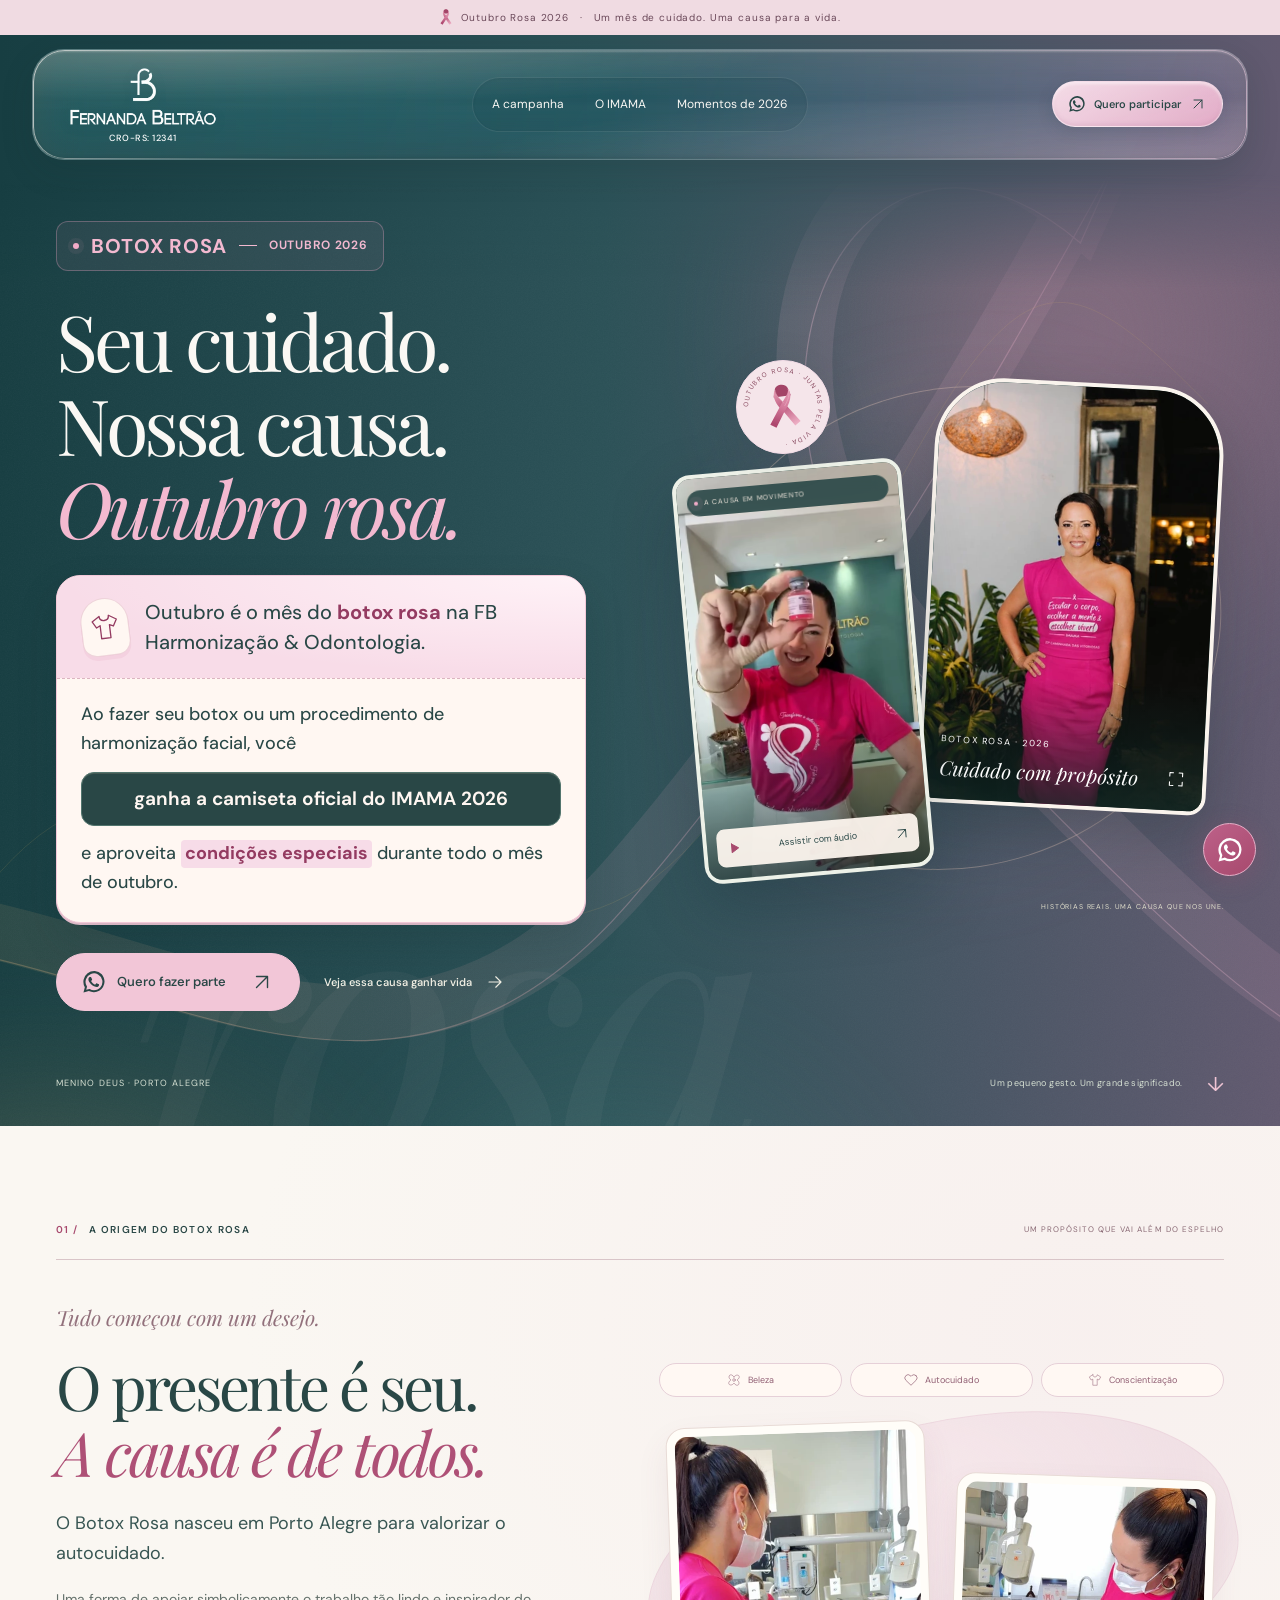
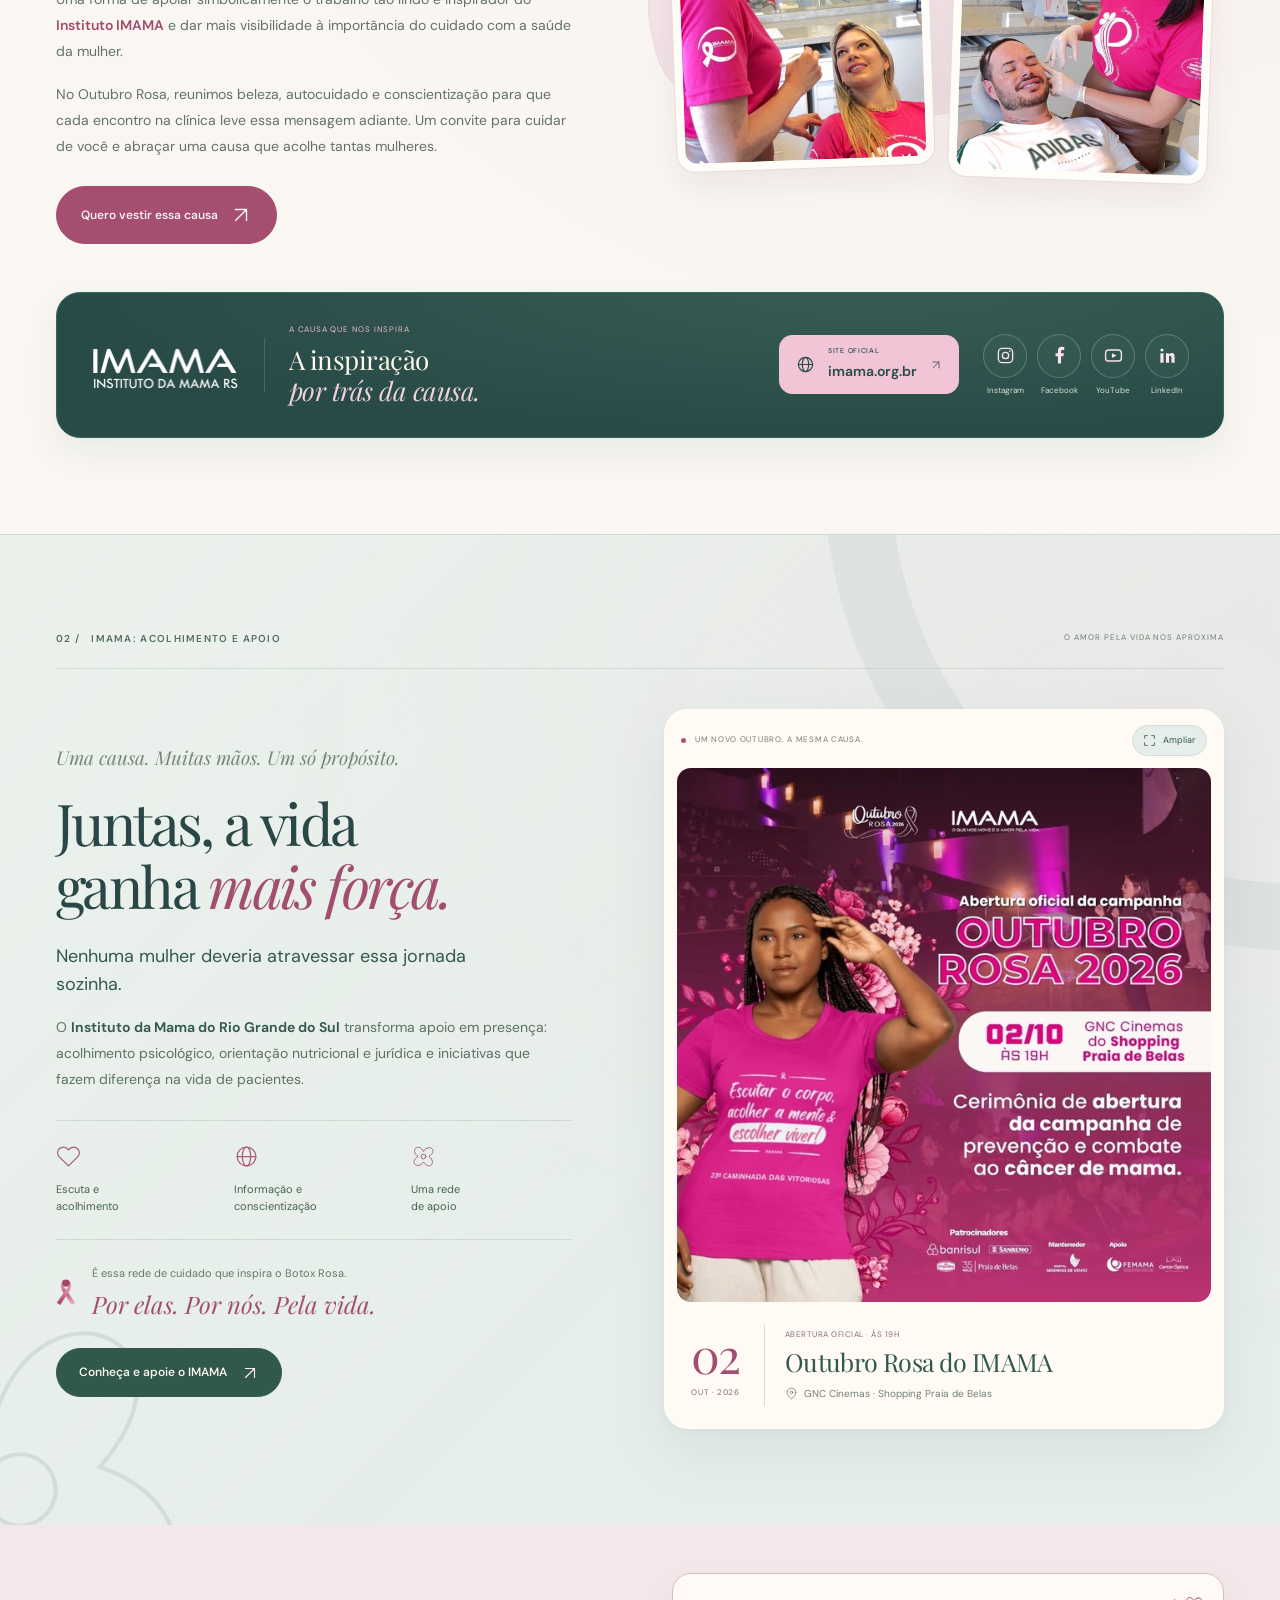
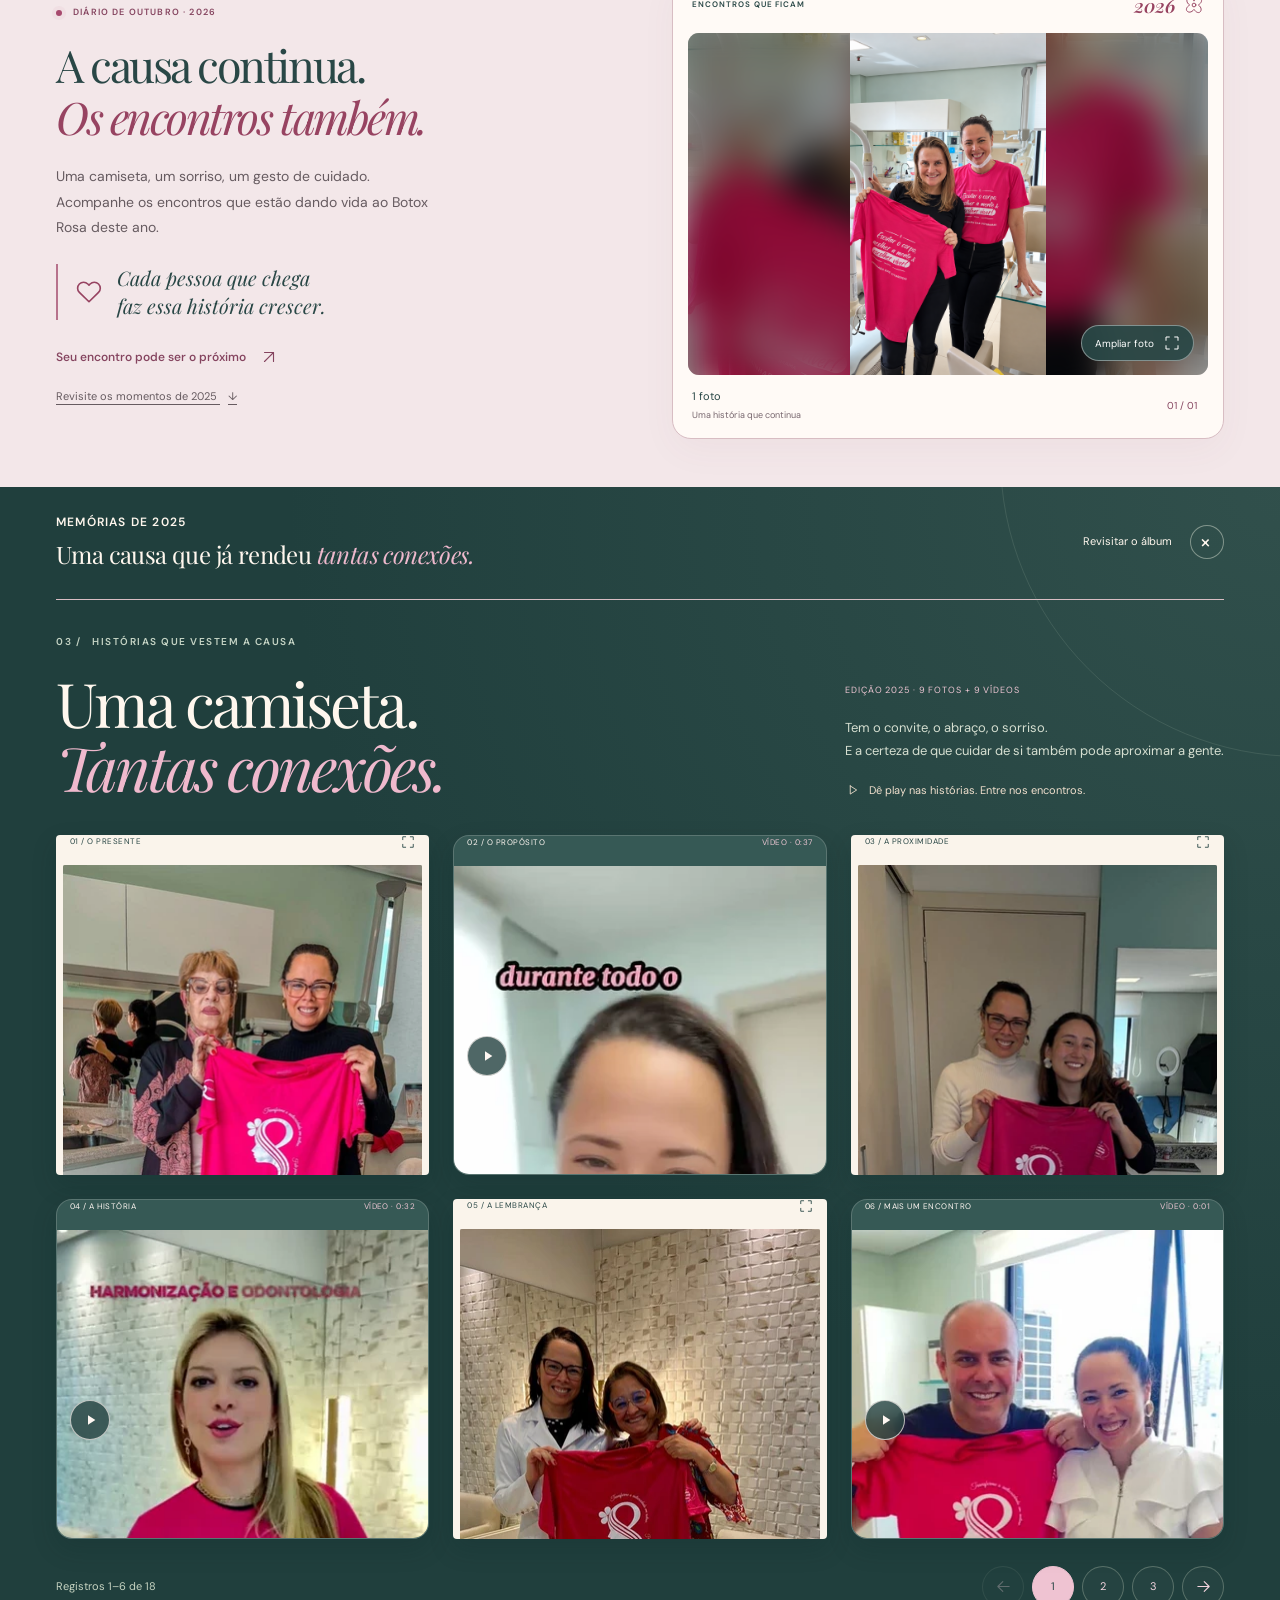
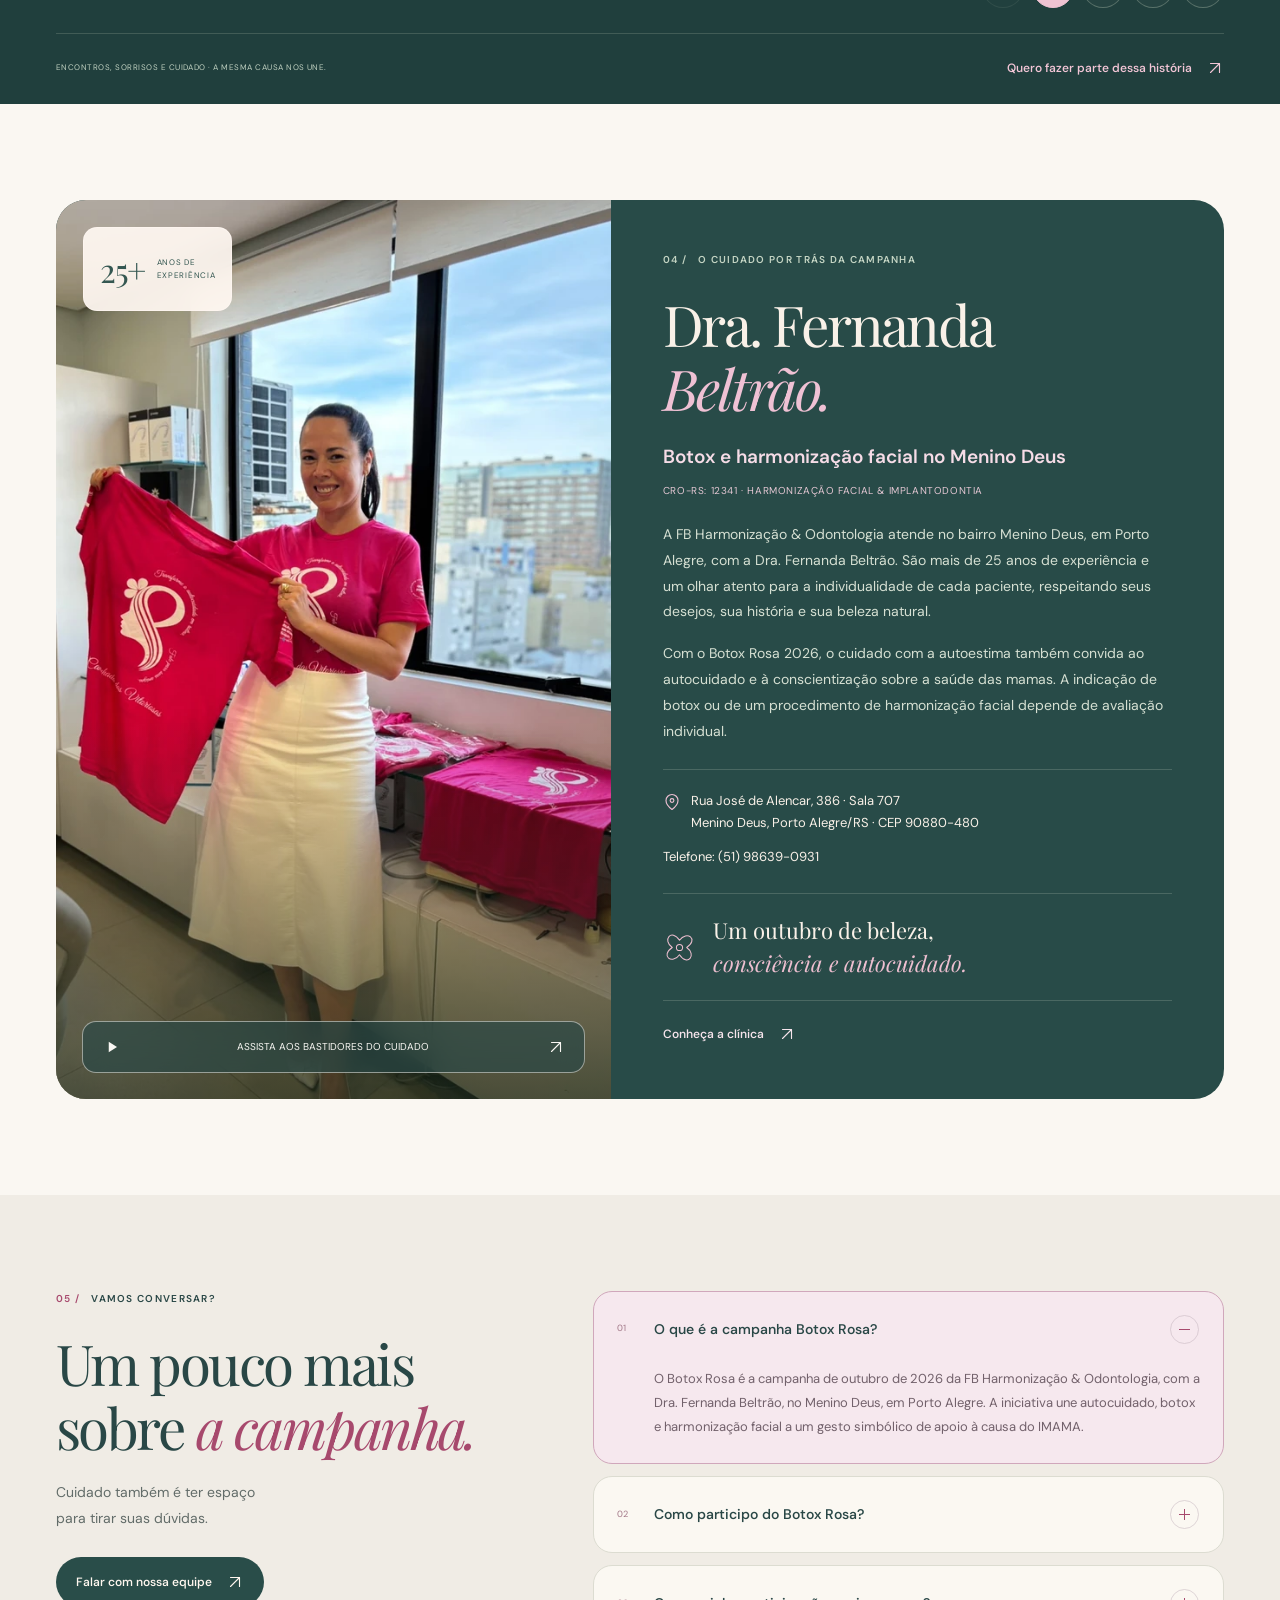
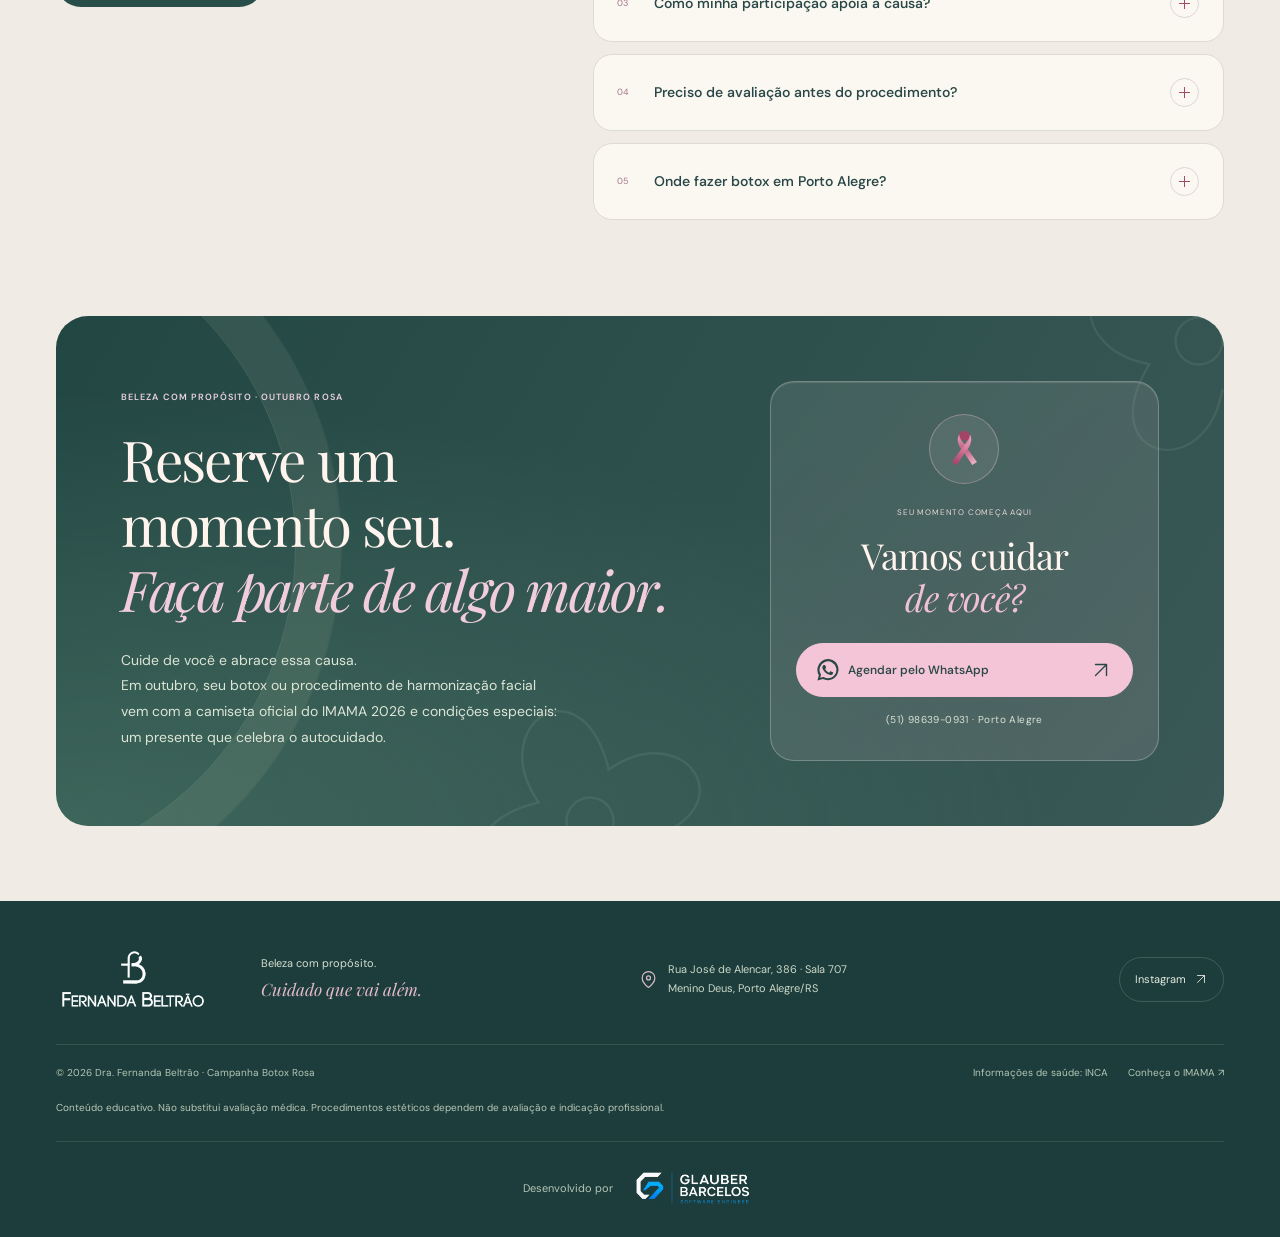
==== botox-rosa/index.html @ df7be523 "Add automatic 2026 campaign album and refresh self-care copy" ====
<!DOCTYPE html>
<html lang="pt-BR">
<head>
  <meta charset="UTF-8">
  <meta name="site-version" content="development" data-manifest="../site-version.json">
  <script src="../assets/js/site-update.js" defer></script>
  <meta name="viewport" content="width=device-width, initial-scale=1">
  <meta name="description" content="Botox Rosa 2026: botox e harmonização facial no Menino Deus, Porto Alegre, com a Dra. Fernanda Beltrão. Camiseta IMAMA e condições especiais em outubro.">
  <meta name="author" content="Dra. Fernanda Beltrão">
  <meta name="robots" content="index, follow, max-snippet:-1, max-image-preview:large, max-video-preview:-1">
  <meta name="theme-color" content="#4A6F70">
  <meta property="og:title" content="Botox Rosa — Outubro 2026 | Dra. Fernanda Beltrão">
  <meta property="og:description" content="Ao fazer seu botox ou um procedimento de harmonização facial, você ganha a camiseta oficial do IMAMA 2026 e aproveita condições especiais">
  <meta property="og:site_name" content="Dra. Fernanda Beltrão · Botox Rosa">
  <meta property="og:type" content="website">
  <meta property="og:locale" content="pt_BR">
  <meta property="og:url" content="https://fernandabeltrao.com.br/botox-rosa/">
  <meta property="og:image" content="https://fernandabeltrao.com.br/botox-rosa/assets/media/botox-rosa-social-2026-v2.jpg">
  <meta property="og:image:secure_url" content="https://fernandabeltrao.com.br/botox-rosa/assets/media/botox-rosa-social-2026-v2.jpg">
  <meta property="og:image:type" content="image/jpeg">
  <meta property="og:image:width" content="1200">
  <meta property="og:image:height" content="630">
  <meta property="og:image:alt" content="Botox Rosa, Outubro 2026. Cuidado com propósito. Dra. Fernanda Beltrão vestida de rosa com a mensagem do IMAMA.">
  <meta name="twitter:card" content="summary_large_image">
  <meta name="twitter:title" content="Botox Rosa — Outubro 2026 | Dra. Fernanda Beltrão">
  <meta name="twitter:description" content="Ao fazer seu botox ou um procedimento de harmonização facial, você ganha a camiseta oficial do IMAMA 2026 e aproveita condições especiais">
  <meta name="twitter:image" content="https://fernandabeltrao.com.br/botox-rosa/assets/media/botox-rosa-social-x-2026-v2.jpg">
  <meta name="twitter:image:alt" content="Botox Rosa, Outubro 2026. Cuidado com propósito. Dra. Fernanda Beltrão vestida de rosa com a mensagem do IMAMA.">
  <link rel="canonical" href="https://fernandabeltrao.com.br/botox-rosa/">
  <script type="application/ld+json">
  {
    "@context": "https://schema.org",
    "@graph": [
      {
        "@type": "WebSite",
        "@id": "https://fernandabeltrao.com.br/#website",
        "url": "https://fernandabeltrao.com.br/",
        "name": "Dra. Fernanda Beltrão — FB Harmonização & Odontologia",
        "inLanguage": "pt-BR",
        "publisher": {
          "@id": "https://fernandabeltrao.com.br/botox-rosa/#clinica"
        }
      },
      {
        "@type": "WebPage",
        "@id": "https://fernandabeltrao.com.br/botox-rosa/#webpage",
        "url": "https://fernandabeltrao.com.br/botox-rosa/",
        "name": "Botox Rosa em Porto Alegre | Botox no Menino Deus",
        "description": "Botox Rosa 2026: botox e harmonização facial no Menino Deus, Porto Alegre, com a Dra. Fernanda Beltrão. Camiseta IMAMA e condições especiais em outubro.",
        "inLanguage": "pt-BR",
        "dateModified": "2026-10-01",
        "isPartOf": {
          "@id": "https://fernandabeltrao.com.br/#website"
        },
        "publisher": {
          "@id": "https://fernandabeltrao.com.br/botox-rosa/#clinica"
        },
        "mainEntity": {
          "@id": "https://fernandabeltrao.com.br/botox-rosa/#campanha"
        },
        "about": [
          {
            "@id": "https://fernandabeltrao.com.br/botox-rosa/#botox"
          },
          {
            "@id": "https://fernandabeltrao.com.br/botox-rosa/#harmonizacao-facial"
          }
        ],
        "primaryImageOfPage": {
          "@type": "ImageObject",
          "url": "https://fernandabeltrao.com.br/botox-rosa/assets/media/botox-rosa-social-2026-v2.jpg",
          "width": 1200,
          "height": 630
        }
      },
      {
        "@type": "Thing",
        "@id": "https://fernandabeltrao.com.br/botox-rosa/#campanha",
        "name": "Botox Rosa 2026",
        "description": "Campanha da FB Harmonização & Odontologia, com a Dra. Fernanda Beltrão, no Menino Deus, em Porto Alegre. Durante outubro de 2026, pacientes que realizarem botox ou um procedimento de harmonização facial na campanha ganham a camiseta oficial do IMAMA 2026 e aproveitam condições especiais. A iniciativa apoia simbolicamente a causa do IMAMA.",
        "url": "https://fernandabeltrao.com.br/botox-rosa/"
      },
      {
        "@type": "Dentist",
        "@id": "https://fernandabeltrao.com.br/botox-rosa/#clinica",
        "name": "FB Harmonização & Odontologia",
        "url": "https://fernandabeltrao.com.br/botox-rosa/",
        "description": "Atendimento em botox, harmonização facial e implantodontia com a Dra. Fernanda Beltrão no bairro Menino Deus, em Porto Alegre/RS.",
        "telephone": "+5551986390931",
        "image": "https://fernandabeltrao.com.br/botox-rosa/assets/optimized/images/principal-1033.webp",
        "address": {
          "@type": "PostalAddress",
          "streetAddress": "Rua José de Alencar, 386, sala 707 — Menino Deus",
          "addressLocality": "Porto Alegre",
          "addressRegion": "RS",
          "postalCode": "90880-480",
          "addressCountry": "BR"
        },
        "areaServed": {
          "@type": "City",
          "name": "Porto Alegre"
        },
        "hasMap": "https://maps.google.com/?q=R.+Jos%C3%A9+de+Alencar,+386,+Menino+Deus,+Porto+Alegre,+RS,+90880-480",
        "sameAs": [
          "https://www.instagram.com/dra.fernandabeltrao/"
        ],
        "employee": {
          "@id": "https://fernandabeltrao.com.br/botox-rosa/#fernanda"
        },
        "subjectOf": {
          "@id": "https://fernandabeltrao.com.br/botox-rosa/#webpage"
        }
      },
      {
        "@type": "Person",
        "@id": "https://fernandabeltrao.com.br/botox-rosa/#fernanda",
        "name": "Dra. Fernanda Beltrão",
        "url": "https://fernandabeltrao.com.br/botox-rosa/#dra-fernanda",
        "image": "https://fernandabeltrao.com.br/botox-rosa/assets/optimized/images/principal-1033.webp",
        "worksFor": {
          "@id": "https://fernandabeltrao.com.br/botox-rosa/#clinica"
        },
        "identifier": {
          "@type": "PropertyValue",
          "propertyID": "CRO-RS",
          "value": "12341"
        },
        "sameAs": [
          "https://www.instagram.com/dra.fernandabeltrao/"
        ]
      },
      {
        "@type": "Service",
        "@id": "https://fernandabeltrao.com.br/botox-rosa/#botox",
        "name": "Botox no Menino Deus, Porto Alegre",
        "serviceType": "Botox",
        "provider": {
          "@id": "https://fernandabeltrao.com.br/botox-rosa/#clinica"
        },
        "areaServed": {
          "@type": "City",
          "name": "Porto Alegre"
        },
        "url": "https://fernandabeltrao.com.br/botox-rosa/#dra-fernanda"
      },
      {
        "@type": "Service",
        "@id": "https://fernandabeltrao.com.br/botox-rosa/#harmonizacao-facial",
        "name": "Harmonização facial em Porto Alegre",
        "serviceType": "Harmonização facial",
        "provider": {
          "@id": "https://fernandabeltrao.com.br/botox-rosa/#clinica"
        },
        "areaServed": {
          "@type": "City",
          "name": "Porto Alegre"
        },
        "url": "https://fernandabeltrao.com.br/botox-rosa/#dra-fernanda"
      }
    ]
  }
  </script>
  <link rel="icon" type="image/svg+xml" href="assets/ribbon.svg">
  <link rel="preconnect" href="https://fonts.googleapis.com">
  <link rel="preconnect" href="https://fonts.gstatic.com" crossorigin>
  <link href="https://fonts.googleapis.com/css2?family=DM+Sans:wght@400;450;500;550;600;650;700&family=Playfair+Display:ital,wght@0,400;0,500;0,600;1,400;1,500&display=swap" rel="stylesheet">
  <link rel="stylesheet" href="assets/campaign.css">
  <link rel="stylesheet" href="assets/experience.css?v=offer-invitation">
<link rel="stylesheet" href="assets/sections.css?v=local-seo">
<link rel="stylesheet" href="assets/campaign-2026.css">
  <script src="assets/clarity-tracking.js" defer></script>
  <script src="assets/campaign.js" defer></script>
  <title>Botox Rosa em Porto Alegre | Botox no Menino Deus</title>
  <script type="text/javascript">
    (function(c,l,a,r,i,t,y){
        c[a]=c[a]||function(){(c[a].q=c[a].q||[]).push(arguments)};
        t=l.createElement(r);t.async=1;t.src="https://www.clarity.ms/tag/"+i;
        y=l.getElementsByTagName(r)[0];y.parentNode.insertBefore(t,y);
    })(window, document, "clarity", "script", "yqwnjvqus9");
  </script>
</head>
<body>
  <svg class="svg-library" xmlns="http://www.w3.org/2000/svg" aria-hidden="true">
    <symbol id="icon-arrow" viewBox="0 0 24 24"><path d="M4 12h15M13 5l7 7-7 7"/></symbol>
    <symbol id="icon-arrow-up" viewBox="0 0 24 24"><path d="M6 18 18 6M6 6h12v12"/></symbol>
    <symbol id="icon-heart" viewBox="0 0 24 24"><path d="M20.8 4.6a5.5 5.5 0 0 0-7.8 0L12 5.7l-1.1-1.1a5.5 5.5 0 0 0-7.8 7.8L12 21l8.8-8.6a5.5 5.5 0 0 0 0-7.8Z"/></symbol>
    <symbol id="icon-whatsapp" viewBox="0 0 24 24"><path d="M20.5 3.5A11.8 11.8 0 0 0 2 17.8L.5 23.5l5.9-1.6A11.8 11.8 0 0 0 23.5 11.8c0-3.1-1.2-6.1-3-8.3ZM12 21a9.1 9.1 0 0 1-4.7-1.3l-.4-.2-3.4.9.9-3.3-.2-.4A9.2 9.2 0 1 1 12 21Zm5-6.8c-.3-.1-1.7-.8-1.9-.9-.3-.1-.5-.1-.7.2-.2.3-.7.9-.9 1.1-.2.2-.3.2-.6.1-.3-.1-1.2-.4-2.3-1.4-.9-.7-1.5-1.7-1.6-2-.2-.3 0-.4.1-.6l.5-.6.3-.5c.1-.2 0-.4 0-.5l-.9-2.1c-.2-.5-.5-.5-.7-.5h-.6c-.2 0-.5.1-.8.4-.3.3-1 1-1 2.4s1 2.8 1.2 3c.1.2 2 3.1 4.9 4.4.7.3 1.2.5 1.6.6.7.2 1.3.2 1.8.1.5-.1 1.7-.7 1.9-1.4.2-.7.2-1.2.2-1.4-.1-.1-.3-.2-.6-.4Z"/></symbol>
    <symbol id="icon-shirt" viewBox="0 0 32 32"><path d="m11 4-8 5 4 7 4-2v14h10V14l4 2 4-7-8-5c0 3-2 5-5 5s-5-2-5-5Z"/></symbol>
    <symbol id="icon-check" viewBox="0 0 24 24"><path d="m5 12 4 4L19 6"/></symbol>
    <symbol id="icon-flower" viewBox="0 0 32 32"><path d="M16 9c-8-12-17 0-7 7-12 8 0 17 7 7 8 12 17 0 7-7 12-8 0-17-7-7Z"/><circle cx="16" cy="16" r="3"/></symbol>
    <symbol id="icon-location" viewBox="0 0 24 24"><path d="M20 10c0 6-8 12-8 12S4 16 4 10a8 8 0 1 1 16 0Z"/><circle cx="12" cy="10" r="2.5"/></symbol>
    <symbol id="icon-play" viewBox="0 0 24 24"><path d="m9 5 11 7-11 7V5Z"/></symbol>
    <symbol id="icon-expand" viewBox="0 0 24 24"><path d="M8 3H3v5M16 3h5v5M3 16v5h5M21 16v5h-5"/></symbol>
    <symbol id="icon-instagram" viewBox="0 0 24 24"><rect x="3" y="3" width="18" height="18" rx="5"/><circle cx="12" cy="12" r="4"/><circle cx="17.5" cy="6.5" r="1" style="fill:currentColor;stroke:none"/></symbol>
    <symbol id="icon-facebook" viewBox="0 0 24 24"><path d="M14 22v-9h3l.5-4H14V7c0-1.2.4-2 2-2h2V1.4A25 25 0 0 0 15 1c-3 0-5 1.8-5 5v3H7v4h3v9Z"/></symbol>
    <symbol id="icon-youtube" viewBox="0 0 24 24"><rect x="2" y="5" width="20" height="14" rx="4"/><path d="m10 9 6 3-6 3Z" style="fill:currentColor;stroke:none"/></symbol>
    <symbol id="icon-linkedin" viewBox="0 0 24 24"><circle cx="5" cy="5" r="2"/><path d="M3 9h4v12H3Zm7 0h3.8v1.7c.7-1.2 2-2 3.6-2 3 0 3.6 1.9 3.6 4.7V21h-4v-6.1c0-1.5-.2-2.7-1.7-2.7-1.6 0-1.3 1.8-1.3 2.7V21h-4Z"/></symbol>
    <symbol id="icon-globe" viewBox="0 0 24 24"><circle cx="12" cy="12" r="9"/><ellipse cx="12" cy="12" rx="4" ry="9"/><path d="M3 12h18"/></symbol>
  </svg>

  <a class="skip-link" href="#conteudo">Pular para o conteúdo</a>
  <div class="announcement"><img src="assets/ribbon.svg" width="14" height="20" alt="" decoding="async"><span>Outubro Rosa 2026 <span class="announcement-dot">·</span> Um mês de cuidado. Uma causa para a vida.</span></div>
  <header class="site-header">
    <div class="container header-inner">
      <a class="brand" href="../" aria-label="Site da Dra. Fernanda Beltrão, CRO-RS 12341"><img src="assets/optimized/images/logo1-556.webp" width="556" height="233" alt="Fernanda Beltrão" decoding="async"><span class="brand-registration">CRO-RS: 12341</span></a>
      <nav class="desktop-nav" aria-label="Navegação principal">
        <a href="#campanha">A campanha</a><a href="#imama">O IMAMA</a><a href="#campanha-2026">Momentos de 2026</a>
      </nav>
      <a class="button button-small header-cta" data-whatsapp data-track-cta="cabecalho" href="https://wa.me/5551986390931?text=Ol%C3%A1!%20Quero%20saber%20mais%20sobre%20a%20campanha%20Botox%20Rosa%20e%20agendar%20uma%20avalia%C3%A7%C3%A3o." target="_blank" rel="noopener noreferrer"><svg class="icon whatsapp-icon" aria-hidden="true"><use href="#icon-whatsapp"/></svg><span>Quero participar</span><svg class="icon"><use href="#icon-arrow-up"/></svg></a>
      <button class="menu-toggle" aria-label="Abrir menu" aria-expanded="false" aria-controls="mobile-nav"><span></span><span></span></button>
    </div>
    <nav class="mobile-nav" id="mobile-nav" aria-label="Navegação no celular" hidden>
      <a href="#campanha">A campanha <span>01</span></a><a href="#imama">O IMAMA <span>02</span></a><a href="#campanha-2026">Momentos de 2026 <span>2026</span></a><a href="#momentos">Álbum de 2025 <span>03</span></a><a href="#duvidas">Dúvidas <span>05</span></a>
      <a data-whatsapp data-track-cta="menu_mobile" href="https://wa.me/5551986390931?text=Ol%C3%A1!%20Quero%20participar%20da%20campanha%20Botox%20Rosa." target="_blank" rel="noopener noreferrer">Participar pelo WhatsApp <svg class="icon"><use href="#icon-arrow-up"/></svg></a>
    </nav>
  </header>

  <main id="conteudo">
    <section class="hero hero-cinema" aria-labelledby="hero-title">
      <div class="hero-atmosphere" aria-hidden="true"><span class="hero-glow hero-glow-rose"></span><span class="hero-glow hero-glow-gold"></span><span class="hero-glow hero-glow-green"></span></div>
      <svg class="hero-silk" viewBox="0 0 1440 800" preserveAspectRatio="xMidYMid slice" aria-hidden="true"><defs><linearGradient id="silk-color" x1="100" y1="650" x2="1250" y2="100" gradientUnits="userSpaceOnUse"><stop stop-color="#caa86c"/><stop offset=".42" stop-color="#e4abbe"/><stop offset=".72" stop-color="#f1bfd3"/><stop offset="1" stop-color="#c88aa9"/></linearGradient></defs><path class="silk-band" d="M-160 690C170 460 440 900 710 590S1200-210 1090 35C900-130 735 180 985 430S1380 860 1590 650"/><path class="silk-edge" d="M-160 713C170 483 440 923 710 613S1200-187 1090 58C900-107 735 203 985 453S1380 883 1590 673"/></svg>
      <span class="hero-watermark" aria-hidden="true">rosa</span>
      <svg class="hero-thread" viewBox="0 0 1440 800" preserveAspectRatio="none" aria-hidden="true"><path d="M-100 710C200 210 550 930 875 455S1150 40 1560 350"/></svg>
      <div class="container hero-grid">
        <div class="hero-copy">
          <p class="eyebrow hero-campaign-badge hero-enter"><span class="live-dot" aria-hidden="true"></span><strong>BOTOX ROSA</strong><span class="eyebrow-divider" aria-hidden="true"></span><span class="campaign-date">OUTUBRO 2026</span></p>
          <h1 id="hero-title" class="hero-enter">Seu cuidado.<br>Nossa causa.<br><em>Outubro rosa.</em></h1>
          <div class="hero-description hero-offer hero-enter">
            <div class="hero-offer-heading">
              <span class="hero-offer-icon" aria-hidden="true"><svg class="icon"><use href="#icon-shirt"/></svg></span>
              <p class="hero-offer-intro">Outubro é o mês do <strong>botox rosa</strong> na FB Harmonização &amp; Odontologia.</p>
            </div>
            <p class="hero-offer-details">Ao fazer seu botox ou um procedimento de harmonização facial, você <strong class="hero-offer-gift">ganha a camiseta oficial do IMAMA 2026</strong> e aproveita <strong class="hero-offer-benefit">condições especiais</strong> durante todo o mês de outubro.</p>
          </div>
          <div class="hero-actions hero-enter">
            <a class="button" data-whatsapp data-track-cta="hero" href="https://wa.me/5551986390931?text=Ol%C3%A1!%20Quero%20saber%20mais%20sobre%20a%20campanha%20Botox%20Rosa%20e%20agendar%20uma%20avalia%C3%A7%C3%A3o." target="_blank" rel="noopener noreferrer"><svg class="icon whatsapp-icon"><use href="#icon-whatsapp"/></svg> Quero fazer parte <svg class="icon button-arrow"><use href="#icon-arrow-up"/></svg></a>
            <a class="text-link" href="#campanha-2026">Veja essa causa ganhar vida <svg class="icon"><use href="#icon-arrow"/></svg></a>
          </div>
        </div>
        <div class="cinema-collage cinema-photo-led hero-enter" aria-label="Dra. Fernanda em destaque e cenas reais da campanha">
          <button class="hero-portrait" data-media="assets/optimized/images/principal-original.webp" data-type="image" data-title="Dra. Fernanda veste essa causa" data-description="Um convite ao autocuidado e à conscientização neste Outubro Rosa." aria-label="Ampliar foto principal da Dra. Fernanda">
            <img src="assets/optimized/images/principal-640.webp" alt="Dra. Fernanda Beltrão sorrindo, vestida de rosa com a mensagem do IMAMA" width="1033" height="1523" loading="eager" fetchpriority="high" srcset="assets/optimized/images/principal-360.webp 360w, assets/optimized/images/principal-640.webp 640w, assets/optimized/images/principal-960.webp 960w, assets/optimized/images/principal-1033.webp 1033w" sizes="(max-width: 480px) 65vw, (max-width: 760px) 300px, 360px" decoding="async">
            <span class="portrait-caption"><span>BOTOX ROSA · 2026</span><em>Cuidado com propósito</em><svg class="icon"><use href="#icon-expand"/></svg></span>
          </button>
          <div class="cinema-reel" data-parallax="-16"><video class="ambient-video" data-ambient data-hero-reel data-src="assets/optimized/videos/hero-mix.mp4" poster="assets/optimized/images/hero-mix-poster-540.webp" width="540" height="960" muted loop playsinline preload="none" aria-label="Mix sem áudio de sete vídeos da campanha, com troca de cena a cada cinco segundos"></video><span class="reel-label"><span class="live-dot"></span> A CAUSA EM MOVIMENTO</span><button class="reel-watch" data-hero-watch data-media="assets/optimized/videos/botox_rosa.mp4" data-track-video="convite" data-poster="assets/optimized/images/fernanda-poster-540.webp" data-title="Um convite da Dra. Fernanda" data-description="A Dra. Fernanda apresenta o Botox Rosa e o apoio à causa do IMAMA." aria-label="Assistir com áudio: Um convite da Dra. Fernanda"><svg class="icon"><use href="#icon-play"/></svg><span>Assistir com áudio</span><svg class="icon"><use href="#icon-arrow-up"/></svg></button></div>
          <div class="cause-seal" aria-label="Outubro Rosa: juntas pela vida"><svg viewBox="0 0 140 140" aria-hidden="true"><defs><path id="seal-path" d="M70,70 m-53,0 a53,53 0 1,1 106,0 a53,53 0 1,1 -106,0"/></defs><text><textPath href="#seal-path">OUTUBRO ROSA · JUNTAS PELA VIDA · </textPath></text></svg><img src="assets/ribbon.svg" alt="" width="39" height="62" decoding="async"></div>
          <span class="collage-caption">HISTÓRIAS REAIS. UMA CAUSA QUE NOS UNE.</span>
        </div>
      </div>
      <div class="container hero-bottom"><span>MENINO DEUS · PORTO ALEGRE</span><a href="#campanha">Um pequeno gesto. Um grande significado. <span class="scroll-arrow">↓</span></a></div>
    </section>

    <section id="campanha" class="section campaign-section origin-section" aria-labelledby="campaign-title">
      <div class="container">
        <div class="origin-topline reveal"><p class="eyebrow"><span class="section-index">01 /</span> A ORIGEM DO BOTOX ROSA</p><span>UM PROPÓSITO QUE VAI ALÉM DO ESPELHO</span></div>
        <div class="origin-grid">
          <div class="origin-copy reveal">
            <span class="origin-kicker">Tudo começou com um desejo.</span>
            <h2 id="campaign-title" data-track-section="origem">O presente é seu.<br><em>A causa é de todos.</em></h2>
            <p class="origin-lead">O Botox Rosa nasceu em Porto Alegre para valorizar o autocuidado.</p>
            <p>Uma forma de apoiar simbolicamente o trabalho tão lindo e inspirador do <strong>Instituto IMAMA</strong> e dar mais visibilidade à importância do cuidado com a saúde da mulher.</p>
            <p>No Outubro Rosa, reunimos beleza, autocuidado e conscientização para que cada encontro na clínica leve essa mensagem adiante. Um convite para cuidar de você e abraçar uma causa que acolhe tantas mulheres.</p>
            <a class="button origin-button" data-whatsapp data-track-cta="origem" href="https://wa.me/5551986390931?text=Ol%C3%A1!%20Conheci%20o%20prop%C3%B3sito%20do%20Botox%20Rosa%20e%20quero%20participar%20da%20campanha." target="_blank" rel="noopener noreferrer">Quero vestir essa causa <svg class="icon"><use href="#icon-arrow-up"/></svg></a>
          </div>
          <div class="origin-stories reveal">
            <div class="origin-values" aria-label="Os três propósitos da campanha"><span><svg class="icon" aria-hidden="true"><use href="#icon-flower"/></svg>Beleza</span><span><svg class="icon" aria-hidden="true"><use href="#icon-heart"/></svg>Autocuidado</span><span><svg class="icon" aria-hidden="true"><use href="#icon-shirt"/></svg>Conscientização</span></div>
            <div class="origin-photo-pair">
              <button class="origin-photo origin-photo-vere" type="button" data-media="assets/material/fotos/foto_vere.jpeg" data-type="image" data-title="O cuidado em cada encontro" data-description="Um registro real da campanha: Dra. Fernanda e uma participante com as camisetas rosa do IMAMA." aria-label="Ampliar foto de Vere durante atendimento na campanha">
                <img src="assets/optimized/images/foto-vere-640.webp" width="1179" height="1598" alt="Dra. Fernanda atendendo Vere, ambas com camisetas rosa do IMAMA" loading="lazy" srcset="assets/optimized/images/foto-vere-360.webp 360w, assets/optimized/images/foto-vere-640.webp 640w, assets/optimized/images/foto-vere-960.webp 960w, assets/optimized/images/foto-vere-1179.webp 1179w" sizes="(max-width: 760px) 42vw, 260px" decoding="async">
              </button>
              <button class="origin-photo origin-photo-tiago" type="button" data-media="assets/material/fotos/foto_tiago.jpeg" data-type="image" data-title="Uma causa que aproxima pessoas" data-description="Dra. Fernanda em atendimento a Tiago, vestindo a camiseta do IMAMA durante a campanha." aria-label="Ampliar foto de Tiago durante atendimento na campanha">
                <img src="assets/optimized/images/foto-tiago-640.webp" width="1179" height="1401" alt="Dra. Fernanda com camiseta rosa do IMAMA em atendimento a Tiago" loading="lazy" srcset="assets/optimized/images/foto-tiago-360.webp 360w, assets/optimized/images/foto-tiago-640.webp 640w, assets/optimized/images/foto-tiago-960.webp 960w, assets/optimized/images/foto-tiago-1179.webp 1179w" sizes="(max-width: 760px) 42vw, 260px" decoding="async">
              </button>
            </div>
          </div>
        </div>
        <div class="origin-institute reveal">
          <div class="origin-institute-brand">
            <a class="origin-institute-logo" href="https://imama.org.br/" target="_blank" rel="noopener noreferrer" aria-label="Conheça o site oficial do IMAMA"><img src="assets/optimized/images/imama-logo-600.webp" width="600" height="216" alt="IMAMA — Instituto da Mama RS" loading="lazy" decoding="async"></a>
            <div><span>A CAUSA QUE NOS INSPIRA</span><p>A inspiração<br><em>por trás da causa.</em></p></div>
          </div>
          <div class="origin-institute-actions">
            <a class="origin-site-link" href="https://imama.org.br/" target="_blank" rel="noopener noreferrer"><svg class="icon" aria-hidden="true"><use href="#icon-globe"/></svg><span><small>SITE OFICIAL</small>imama.org.br</span><svg class="icon" aria-hidden="true"><use href="#icon-arrow-up"/></svg></a>
            <nav class="origin-socials" aria-label="Redes sociais oficiais do IMAMA">
              <a href="https://www.instagram.com/imama.poa.rs/" target="_blank" rel="noopener noreferrer" aria-label="IMAMA no Instagram"><span class="social-glyph"><svg class="social-icon social-icon-instagram" aria-hidden="true"><use href="#icon-instagram"/></svg></span><span class="social-name">Instagram</span></a>
              <a href="https://www.facebook.com/imamapoa/" target="_blank" rel="noopener noreferrer" aria-label="IMAMA no Facebook"><span class="social-glyph"><svg class="social-icon social-icon-facebook" aria-hidden="true"><use href="#icon-facebook"/></svg></span><span class="social-name">Facebook</span></a>
              <a href="https://www.youtube.com/@IMAMAPOA" target="_blank" rel="noopener noreferrer" aria-label="IMAMA no YouTube"><span class="social-glyph"><svg class="social-icon social-icon-youtube" aria-hidden="true"><use href="#icon-youtube"/></svg></span><span class="social-name">YouTube</span></a>
              <a href="https://www.linkedin.com/in/imama-rs-9bb2121a8/" target="_blank" rel="noopener noreferrer" aria-label="IMAMA no LinkedIn"><span class="social-glyph"><svg class="social-icon social-icon-linkedin" aria-hidden="true"><use href="#icon-linkedin"/></svg></span><span class="social-name">LinkedIn</span></a>
            </nav>
          </div>
        </div>
      </div>
    </section>

    <section id="imama" class="section imama-section" aria-labelledby="imama-title">
      <svg class="imama-garden" viewBox="0 0 32 32" aria-hidden="true"><use href="#icon-flower"/></svg>
      <div class="container">
        <div class="imama-topline reveal"><p class="eyebrow"><span class="section-index">02 /</span> IMAMA: ACOLHIMENTO E APOIO</p><span>O AMOR PELA VIDA NOS APROXIMA</span></div>
        <div class="imama-grid">
          <div class="imama-copy reveal">
            <span class="imama-kicker">Uma causa. Muitas mãos. Um só propósito.</span>
            <h2 id="imama-title" data-track-section="imama">Juntas, a vida<br> ganha <em>mais força.</em></h2>
            <p class="imama-lead">Nenhuma mulher deveria atravessar essa jornada sozinha.</p>
            <p>O <strong>Instituto da Mama do Rio Grande do Sul</strong> transforma apoio em presença: acolhimento psicológico, orientação nutricional e jurídica e iniciativas que fazem diferença na vida de pacientes.</p>
            <ul class="imama-support" aria-label="O cuidado que inspira nossa campanha">
              <li><svg class="icon" aria-hidden="true"><use href="#icon-heart"/></svg><span>Escuta e<br> acolhimento</span></li>
              <li><svg class="icon" aria-hidden="true"><use href="#icon-globe"/></svg><span>Informação e<br> conscientização</span></li>
              <li><svg class="icon" aria-hidden="true"><use href="#icon-flower"/></svg><span>Uma rede<br> de apoio</span></li>
            </ul>
            <div class="imama-purpose"><img src="assets/ribbon.svg" alt="" width="20" height="32" decoding="async"><p>É essa rede de cuidado que inspira o Botox Rosa.<br><em>Por elas. Por nós. Pela vida.</em></p></div>
            <a class="text-link" href="https://imama.org.br/" target="_blank" rel="noopener noreferrer">Conheça e apoie o IMAMA <svg class="icon" aria-hidden="true"><use href="#icon-arrow-up"/></svg></a>
          </div>
          <figure class="imama-launch reveal">
            <button class="imama-launch-image" type="button" data-media="assets/material/fotos/imama.jpeg" data-type="image" data-title="Abertura oficial do Outubro Rosa 2026 do IMAMA" data-description="2 de outubro de 2026, às 19h, no GNC Cinemas do Shopping Praia de Belas. Arte de divulgação disponibilizada para a campanha." aria-label="Ampliar o convite de abertura do Outubro Rosa 2026 do IMAMA">
              <span class="imama-launch-heading" aria-hidden="true"><span><span class="live-dot"></span> UM NOVO OUTUBRO. A MESMA CAUSA.</span><span class="imama-launch-zoom"><svg class="icon"><use href="#icon-expand"/></svg> Ampliar</span></span>
              <img src="assets/optimized/images/imama-640.webp" width="1080" height="1080" alt="Convite do IMAMA para a abertura oficial do Outubro Rosa 2026: 2 de outubro, às 19h, no GNC Cinemas do Shopping Praia de Belas" loading="lazy" srcset="assets/optimized/images/imama-360.webp 360w, assets/optimized/images/imama-640.webp 640w, assets/optimized/images/imama-960.webp 960w, assets/optimized/images/imama-1080.webp 1080w" sizes="(max-width: 760px) calc(100vw - 72px), 540px" decoding="async">
            </button>
            <figcaption class="imama-launch-caption">
              <time class="imama-launch-date" datetime="2026-10-02T19:00:00-03:00"><strong>02</strong><span>OUT · 2026</span></time>
              <div><span class="imama-launch-label">ABERTURA OFICIAL · ÀS 19H</span><strong>Outubro Rosa do IMAMA</strong><p><svg class="icon" aria-hidden="true"><use href="#icon-location"/></svg><span>GNC Cinemas · Shopping Praia de Belas</span></p></div>
            </figcaption>
          </figure>
        </div>
      </div>
    </section>

    <section id="campanha-2026" class="diary-section" aria-labelledby="diary-title">
      <div class="container diary-shell">
        <div class="diary-copy">
          <p class="eyebrow"><span class="live-dot" aria-hidden="true"></span> DIÁRIO DE OUTUBRO · 2026</p>
          <h2 id="diary-title" data-track-section="campanha_2026">A causa continua.<br><em>Os encontros também.</em></h2>
          <p>Uma camiseta, um sorriso, um gesto de cuidado. Acompanhe os encontros que estão dando vida ao Botox Rosa deste ano.</p>
          <div class="diary-note"><svg class="icon" aria-hidden="true"><use href="#icon-heart"/></svg><span>Cada pessoa que chega<br>faz essa história crescer.</span></div>
          <a class="text-link" data-whatsapp data-track-cta="campanha_2026" href="https://wa.me/5551986390931?text=Ol%C3%A1!%20Vi%20os%20encontros%20do%20Botox%20Rosa%202026%20e%20quero%20participar." target="_blank" rel="noopener noreferrer">Seu encontro pode ser o próximo <svg class="icon" aria-hidden="true"><use href="#icon-arrow-up"/></svg></a>
          <a class="diary-previous" href="#momentos">Revisite os momentos de 2025 <span aria-hidden="true">↓</span></a>
        </div>
        <div class="diary-album" role="region" aria-label="Fotos e vídeos da campanha de 2026" aria-roledescription="carrossel">
          <div class="diary-topline"><span>ENCONTROS QUE FICAM</span><span class="diary-year">2026 <svg class="icon" aria-hidden="true"><use href="#icon-flower"/></svg></span></div>
          <div class="diary-stage" id="diary-stage">
            <!-- campaign-2026:start -->
            <button type="button" class="diary-card" data-media="assets/2026/fotos/img01.png" data-type="image" data-title="Botox Rosa 2026 · Registro 01" data-description="Um encontro de autocuidado na edição de 2026." data-track-placement="campanha_2026" aria-label="Ampliar foto: Botox Rosa 2026 · Registro 01">
              <span class="diary-visual"><img src="assets/2026/fotos/img01.png" alt="Dra. Fernanda e uma participante com a camiseta rosa do IMAMA na campanha de 2026" loading="lazy" decoding="async"></span>
              <span class="diary-card-action">Ampliar foto <svg class="icon" aria-hidden="true"><use href="#icon-expand"/></svg></span>
            </button>
            <!-- campaign-2026:end -->
          </div>
          <div class="diary-bottomline"><div><span data-diary-count>1 foto</span><span class="diary-update">Uma história que continua</span></div><div class="diary-controls"><button type="button" data-diary-step="-1" aria-label="Ver registro anterior de 2026" aria-controls="diary-stage" hidden><svg class="icon" aria-hidden="true"><use href="#icon-arrow"/></svg></button><span data-diary-status aria-live="polite" aria-atomic="true">01 / 01</span><button type="button" data-diary-step="1" aria-label="Ver próximo registro de 2026" aria-controls="diary-stage" hidden><svg class="icon" aria-hidden="true"><use href="#icon-arrow"/></svg></button></div></div>
        </div>
      </div>
    </section>

    <section id="momentos" class="section moments-section" aria-labelledby="moments-title">
      <details class="past-album" open>
        <summary class="container past-album-summary"><span><span class="past-album-label">MEMÓRIAS DE 2025</span><span class="past-album-title">Uma causa que já rendeu <em>tantas conexões.</em></span></span><span class="past-album-open">Revisitar o álbum <span aria-hidden="true">+</span></span></summary>
      <div class="container moments-heading reveal">
        <div><p class="eyebrow"><span class="section-index">03 /</span> HISTÓRIAS QUE VESTEM A CAUSA</p><h2 id="moments-title" data-track-section="galeria">Uma camiseta.<br><em>Tantas conexões.</em></h2></div>
        <div class="moments-intro"><span class="album-label">EDIÇÃO 2025 · 9 FOTOS + 9 VÍDEOS</span><p>Tem o convite, o abraço, o sorriso.<br> E a certeza de que cuidar de si também pode aproximar a gente.</p><span class="album-instruction"><svg class="icon"><use href="#icon-play"/></svg> Dê play nas histórias. Entre nos encontros.</span></div>
      </div>
      <div class="container moments-album">
        <div class="moments-track" id="album-grid" role="region" aria-label="Álbum de fotos e vídeos da campanha">
          <button class="moment-card moment-photo" data-media="assets/material/fotos/WhatsApp%20Image%202026-09-30%20at%2018.38.47.jpeg" data-type="image" data-title="O autocuidado aproxima pessoas" data-description="Dra. Fernanda e uma participante segurando a camiseta rosa do IMAMA" aria-label="Ampliar foto: O autocuidado aproxima pessoas">
            <span class="moment-visual"><img src="assets/optimized/images/whatsapp-image-2026-09-30-at-18-38-47-640.webp" alt="Dra. Fernanda e uma participante segurando a camiseta rosa do IMAMA" width="720" height="1280" loading="lazy" srcset="assets/optimized/images/whatsapp-image-2026-09-30-at-18-38-47-360.webp 360w, assets/optimized/images/whatsapp-image-2026-09-30-at-18-38-47-640.webp 640w, assets/material/fotos/WhatsApp%20Image%202026-09-30%20at%2018.38.47.jpeg 720w" sizes="(max-width: 760px) 45vw, (max-width: 1024px) 30vw, 280px" decoding="async"></span>
            <span class="moment-top">01 / O PRESENTE <svg class="icon"><use href="#icon-expand"/></svg></span>
            <span class="moment-bottom"><em>Um gesto que<br> se compartilha.</em><span>AMPLIAR FOTO <svg class="icon"><use href="#icon-arrow-up"/></svg></span></span>
          </button>
          <button class="moment-card moment-video" data-media="assets/optimized/videos/fernanda1.mp4" data-track-video="proposito" data-poster="assets/media/fernanda1-poster.jpg" data-title="O convite ao Botox Rosa" data-description="Dra. Fernanda de camiseta rosa falando sobre a campanha" aria-label="Assistir: O convite ao Botox Rosa">
            <span class="moment-visual"><img src="assets/media/fernanda1-poster.jpg" alt="Dra. Fernanda de camiseta rosa falando sobre a campanha" width="540" height="960" loading="lazy" srcset="assets/optimized/images/fernanda1-poster-360.webp 360w, assets/media/fernanda1-poster.jpg 540w" sizes="(max-width: 760px) 45vw, (max-width: 1024px) 30vw, 280px" decoding="async"></span>
            <span class="moment-top">02 / O PROPÓSITO <span>VÍDEO · 0:37</span></span>
            <span class="moment-play"><svg class="icon"><use href="#icon-play"/></svg></span>
            <span class="moment-bottom"><em>Beleza com propósito,<br> na voz da Dra. Fernanda.</em><span>ASSISTIR AO VÍDEO <svg class="icon"><use href="#icon-arrow-up"/></svg></span></span>
          </button>
          <button class="moment-card moment-photo" data-media="assets/material/fotos/WhatsApp%20Image%202026-09-30%20at%2018.39.17.jpeg" data-type="image" data-title="Um convite que aproxima" data-description="Dra. Fernanda e participante segurando a camiseta rosa na clínica" aria-label="Ampliar foto: Um convite que aproxima">
            <span class="moment-visual"><img src="assets/optimized/images/whatsapp-image-2026-09-30-at-18-39-17-640.webp" alt="Dra. Fernanda e participante segurando a camiseta rosa na clínica" width="720" height="1280" loading="lazy" srcset="assets/optimized/images/whatsapp-image-2026-09-30-at-18-39-17-360.webp 360w, assets/optimized/images/whatsapp-image-2026-09-30-at-18-39-17-640.webp 640w, assets/material/fotos/WhatsApp%20Image%202026-09-30%20at%2018.39.17.jpeg 720w" sizes="(max-width: 760px) 45vw, (max-width: 1024px) 30vw, 280px" decoding="async"></span>
            <span class="moment-top">03 / A PROXIMIDADE <svg class="icon"><use href="#icon-expand"/></svg></span>
            <span class="moment-bottom"><em>O cuidado aproxima histórias.</em><span>AMPLIAR FOTO <svg class="icon"><use href="#icon-arrow-up"/></svg></span></span>
          </button>
          <button class="moment-card moment-video" data-media="assets/optimized/videos/editado1.mp4" data-track-video="historia" data-poster="assets/media/album-historia-poster.jpg" data-title="A causa na voz de quem participou" data-description="Participante da campanha vestindo a camiseta do IMAMA" aria-label="Assistir: A causa na voz de quem participou">
            <span class="moment-visual"><img src="assets/media/album-historia-poster.jpg" alt="Participante da campanha vestindo a camiseta do IMAMA" width="540" height="960" loading="lazy" srcset="assets/optimized/images/album-historia-poster-360.webp 360w, assets/media/album-historia-poster.jpg 540w" sizes="(max-width: 760px) 45vw, (max-width: 1024px) 30vw, 280px" decoding="async"></span>
            <span class="moment-top">04 / A HISTÓRIA <span>VÍDEO · 0:32</span></span>
            <span class="moment-play"><svg class="icon"><use href="#icon-play"/></svg></span>
            <span class="moment-bottom"><em>Uma experiência.<br> Um novo significado.</em><span>ASSISTIR AO VÍDEO <svg class="icon"><use href="#icon-arrow-up"/></svg></span></span>
          </button>
          <button class="moment-card moment-photo" data-media="assets/material/fotos/WhatsApp%20Image%202026-09-30%20at%2018.41.06.jpeg" data-type="image" data-title="Uma causa, muitos encontros" data-description="Dra. Fernanda de jaleco e participante com a camiseta do IMAMA" aria-label="Ampliar foto: Uma causa, muitos encontros">
            <span class="moment-visual"><img src="assets/optimized/images/whatsapp-image-2026-09-30-at-18-41-06-640.webp" alt="Dra. Fernanda de jaleco e participante com a camiseta do IMAMA" width="720" height="1280" loading="lazy" srcset="assets/optimized/images/whatsapp-image-2026-09-30-at-18-41-06-360.webp 360w, assets/optimized/images/whatsapp-image-2026-09-30-at-18-41-06-640.webp 640w, assets/material/fotos/WhatsApp%20Image%202026-09-30%20at%2018.41.06.jpeg 720w" sizes="(max-width: 760px) 45vw, (max-width: 1024px) 30vw, 280px" decoding="async"></span>
            <span class="moment-top">05 / A LEMBRANÇA <svg class="icon"><use href="#icon-expand"/></svg></span>
            <span class="moment-bottom"><em>Encontros que viram lembranças.</em><span>AMPLIAR FOTO <svg class="icon"><use href="#icon-arrow-up"/></svg></span></span>
          </button>
          <button class="moment-card moment-video" data-media="assets/optimized/videos/WhatsApp%20Video%202026-09-30%20at%2018.33.49.mp4" data-track-video="encontro" data-poster="assets/media/registro-camiseta-poster.jpg" data-title="Mais um encontro pela causa" data-description="Dra. Fernanda e participante sorrindo com a camiseta do IMAMA" aria-label="Assistir: Mais um encontro pela causa">
            <span class="moment-visual"><img src="assets/media/registro-camiseta-poster.jpg" alt="Dra. Fernanda e participante sorrindo com a camiseta do IMAMA" width="540" height="960" loading="lazy" srcset="assets/optimized/images/registro-camiseta-poster-360.webp 360w, assets/media/registro-camiseta-poster.jpg 540w" sizes="(max-width: 760px) 45vw, (max-width: 1024px) 30vw, 280px" decoding="async"></span>
            <span class="moment-top">06 / MAIS UM ENCONTRO <span>VÍDEO · 0:01</span></span>
            <span class="moment-play"><svg class="icon"><use href="#icon-play"/></svg></span>
            <span class="moment-bottom"><em>Um sorriso.<br> Uma causa em comum.</em><span>ASSISTIR AO VÍDEO <svg class="icon"><use href="#icon-arrow-up"/></svg></span></span>
          </button>
          <button class="moment-card moment-video" data-media="assets/optimized/videos/botox_rosa.mp4" data-track-video="convite" data-poster="assets/media/album-convite-poster.jpg" data-title="Um convite da Dra. Fernanda" data-description="Dra. Fernanda sorrindo e vestindo a camiseta rosa" aria-label="Assistir: Um convite da Dra. Fernanda">
            <span class="moment-visual"><img src="assets/media/album-convite-poster.jpg" alt="Dra. Fernanda sorrindo e vestindo a camiseta rosa" width="540" height="960" loading="lazy" srcset="assets/optimized/images/album-convite-poster-360.webp 360w, assets/media/album-convite-poster.jpg 540w" sizes="(max-width: 760px) 45vw, (max-width: 1024px) 30vw, 280px" decoding="async"></span>
            <span class="moment-top">07 / O CONVITE <span>VÍDEO · 0:51</span></span>
            <span class="moment-play"><svg class="icon"><use href="#icon-play"/></svg></span>
            <span class="moment-bottom"><em>O cuidado começa<br> com um convite.</em><span>ASSISTIR AO VÍDEO <svg class="icon"><use href="#icon-arrow-up"/></svg></span></span>
          </button>
          <button class="moment-card moment-photo" data-media="assets/material/fotos/WhatsApp%20Image%202026-09-30%20at%2014.53.17.jpeg" data-type="image" data-title="Juntas, vestindo a causa" data-description="Dra. Fernanda e participante da campanha com camisetas rosa" aria-label="Ampliar foto: Juntas, vestindo a causa">
            <span class="moment-visual"><img src="assets/optimized/images/whatsapp-image-2026-09-30-at-14-53-17-640.webp" alt="Dra. Fernanda e participante da campanha com camisetas rosa" width="900" height="1600" loading="lazy" srcset="assets/optimized/images/whatsapp-image-2026-09-30-at-14-53-17-360.webp 360w, assets/optimized/images/whatsapp-image-2026-09-30-at-14-53-17-640.webp 640w, assets/optimized/images/whatsapp-image-2026-09-30-at-14-53-17-900.webp 900w" sizes="(max-width: 760px) 45vw, (max-width: 1024px) 30vw, 280px" decoding="async"></span>
            <span class="moment-top">08 / O ENCONTRO <svg class="icon"><use href="#icon-expand"/></svg></span>
            <span class="moment-bottom"><em>Juntas, vestindo a causa.</em><span>AMPLIAR FOTO <svg class="icon"><use href="#icon-arrow-up"/></svg></span></span>
          </button>
          <button class="moment-card moment-video" data-media="assets/optimized/videos/vere2.mp4" data-track-video="cuidado" data-poster="assets/media/album-cuidado-poster.jpg" data-title="Um olhar atento para cada pessoa" data-description="Dra. Fernanda conversando com uma participante antes do procedimento" aria-label="Assistir: Um olhar atento para cada pessoa">
            <span class="moment-visual"><img src="assets/media/album-cuidado-poster.jpg" alt="Dra. Fernanda conversando com uma participante antes do procedimento" width="540" height="960" loading="lazy" srcset="assets/optimized/images/album-cuidado-poster-360.webp 360w, assets/media/album-cuidado-poster.jpg 540w" sizes="(max-width: 760px) 45vw, (max-width: 1024px) 30vw, 280px" decoding="async"></span>
            <span class="moment-top">09 / O CUIDADO <span>VÍDEO · 0:17</span></span>
            <span class="moment-play"><svg class="icon"><use href="#icon-play"/></svg></span>
            <span class="moment-bottom"><em>Um olhar atento.<br> Um cuidado só seu.</em><span>ASSISTIR AO VÍDEO <svg class="icon"><use href="#icon-arrow-up"/></svg></span></span>
          </button>
          <button class="moment-card moment-photo" data-media="assets/material/fotos/WhatsApp%20Image%202026-09-30%20at%2018.42.05.jpeg" data-type="image" data-title="O carinho em cada encontro" data-description="Dra. Fernanda de jaleco verde ao lado de participante com a camiseta rosa" aria-label="Ampliar foto: O carinho em cada encontro">
            <span class="moment-visual"><img src="assets/optimized/images/whatsapp-image-2026-09-30-at-18-42-05-640.webp" alt="Dra. Fernanda de jaleco verde ao lado de participante com a camiseta rosa" width="720" height="1280" loading="lazy" srcset="assets/optimized/images/whatsapp-image-2026-09-30-at-18-42-05-360.webp 360w, assets/optimized/images/whatsapp-image-2026-09-30-at-18-42-05-640.webp 640w, assets/material/fotos/WhatsApp%20Image%202026-09-30%20at%2018.42.05.jpeg 720w" sizes="(max-width: 760px) 45vw, (max-width: 1024px) 30vw, 280px" decoding="async"></span>
            <span class="moment-top">10 / O CARINHO <svg class="icon"><use href="#icon-expand"/></svg></span>
            <span class="moment-bottom"><em>Cuidado que também abraça.</em><span>AMPLIAR FOTO <svg class="icon"><use href="#icon-arrow-up"/></svg></span></span>
          </button>
          <button class="moment-card moment-video" data-media="assets/optimized/videos/WhatsApp%20Video%202026-09-30%20at%2018.40.33.mp4" data-track-video="camiseta" data-poster="assets/media/registro-encontro-poster.jpg" data-title="Uma camiseta que une" data-description="Dra. Fernanda e participante apresentando a camiseta rosa do IMAMA" aria-label="Assistir: Uma camiseta que une">
            <span class="moment-visual"><img src="assets/media/registro-encontro-poster.jpg" alt="Dra. Fernanda e participante apresentando a camiseta rosa do IMAMA" width="540" height="960" loading="lazy" srcset="assets/optimized/images/registro-encontro-poster-360.webp 360w, assets/media/registro-encontro-poster.jpg 540w" sizes="(max-width: 760px) 45vw, (max-width: 1024px) 30vw, 280px" decoding="async"></span>
            <span class="moment-top">11 / O APOIO <span>VÍDEO · 0:01</span></span>
            <span class="moment-play"><svg class="icon"><use href="#icon-play"/></svg></span>
            <span class="moment-bottom"><em>Vestir a causa.<br> Compartilhar o cuidado.</em><span>ASSISTIR AO VÍDEO <svg class="icon"><use href="#icon-arrow-up"/></svg></span></span>
          </button>
          <button class="moment-card moment-photo" data-media="assets/material/fotos/WhatsApp%20Image%202026-09-30%20at%2014.53.07.jpeg" data-type="image" data-title="Uma causa que acolhe a todos" data-description="Dra. Fernanda e participante sorrindo com as camisetas rosa" aria-label="Ampliar foto: Uma causa que acolhe a todos">
            <span class="moment-visual"><img src="assets/optimized/images/whatsapp-image-2026-09-30-at-14-53-07-640.webp" alt="Dra. Fernanda e participante sorrindo com as camisetas rosa" width="900" height="1600" loading="lazy" srcset="assets/optimized/images/whatsapp-image-2026-09-30-at-14-53-07-360.webp 360w, assets/optimized/images/whatsapp-image-2026-09-30-at-14-53-07-640.webp 640w, assets/optimized/images/whatsapp-image-2026-09-30-at-14-53-07-900.webp 900w" sizes="(max-width: 760px) 45vw, (max-width: 1024px) 30vw, 280px" decoding="async"></span>
            <span class="moment-top">12 / A CONEXÃO <svg class="icon"><use href="#icon-expand"/></svg></span>
            <span class="moment-bottom"><em>Uma causa para todos.</em><span>AMPLIAR FOTO <svg class="icon"><use href="#icon-arrow-up"/></svg></span></span>
          </button>
          <button class="moment-card moment-video" data-media="assets/optimized/videos/tiago1.mp4" data-track-video="gesto" data-poster="assets/media/album-gesto-poster.jpg" data-title="O momento de vestir a causa" data-description="Participante sorrindo com a camiseta da campanha na clínica" aria-label="Assistir: O momento de vestir a causa">
            <span class="moment-visual"><img src="assets/media/album-gesto-poster.jpg" alt="Participante sorrindo com a camiseta da campanha na clínica" width="540" height="960" loading="lazy" srcset="assets/optimized/images/album-gesto-poster-360.webp 360w, assets/media/album-gesto-poster.jpg 540w" sizes="(max-width: 760px) 45vw, (max-width: 1024px) 30vw, 280px" decoding="async"></span>
            <span class="moment-top">13 / O GESTO <span>VÍDEO · 0:10</span></span>
            <span class="moment-play"><svg class="icon"><use href="#icon-play"/></svg></span>
            <span class="moment-bottom"><em>Um presente que<br> carrega uma causa.</em><span>ASSISTIR AO VÍDEO <svg class="icon"><use href="#icon-arrow-up"/></svg></span></span>
          </button>
          <button class="moment-card moment-photo" data-media="assets/material/fotos/WhatsApp%20Image%202026-09-30%20at%2014.52.45.jpeg" data-type="image" data-title="Dra. Fernanda veste a causa" data-description="Dra. Fernanda com as camisetas rosa do IMAMA na clínica" aria-label="Ampliar foto: Dra. Fernanda veste a causa">
            <span class="moment-visual"><img src="assets/optimized/images/whatsapp-image-2026-09-30-at-14-52-45-640.webp" alt="Dra. Fernanda com as camisetas rosa do IMAMA na clínica" width="900" height="1600" loading="lazy" srcset="assets/optimized/images/whatsapp-image-2026-09-30-at-14-52-45-360.webp 360w, assets/optimized/images/whatsapp-image-2026-09-30-at-14-52-45-640.webp 640w, assets/optimized/images/whatsapp-image-2026-09-30-at-14-52-45-900.webp 900w" sizes="(max-width: 760px) 45vw, (max-width: 1024px) 30vw, 280px" decoding="async"></span>
            <span class="moment-top">14 / A CAMISETA <svg class="icon"><use href="#icon-expand"/></svg></span>
            <span class="moment-bottom"><em>Você também pode vestir a causa.</em><span>AMPLIAR FOTO <svg class="icon"><use href="#icon-arrow-up"/></svg></span></span>
          </button>
          <button class="moment-card moment-video" data-media="assets/optimized/videos/vide_vere.mp4" data-track-video="bastidores" data-poster="assets/media/album-bastidores-poster.jpg" data-title="Técnica e cuidado de perto" data-description="Dra. Fernanda durante atendimento de uma participante da campanha" aria-label="Assistir: Técnica e cuidado de perto">
            <span class="moment-visual"><img src="assets/media/album-bastidores-poster.jpg" alt="Dra. Fernanda durante atendimento de uma participante da campanha" width="480" height="848" loading="lazy" srcset="assets/optimized/images/album-bastidores-poster-360.webp 360w, assets/media/album-bastidores-poster.jpg 540w" sizes="(max-width: 760px) 45vw, (max-width: 1024px) 30vw, 280px" decoding="async"></span>
            <span class="moment-top">15 / OS BASTIDORES <span>VÍDEO · 0:40</span></span>
            <span class="moment-play"><svg class="icon"><use href="#icon-play"/></svg></span>
            <span class="moment-bottom"><em>O cuidado também<br> está nos detalhes.</em><span>ASSISTIR AO VÍDEO <svg class="icon"><use href="#icon-arrow-up"/></svg></span></span>
          </button>
          <button class="moment-card moment-photo" data-media="assets/material/fotos/foto_tiago.jpeg" data-type="image" data-title="Um momento de cuidado na clínica" data-description="Dra. Fernanda com a camiseta rosa durante atendimento a um participante" aria-label="Ampliar foto: Um momento de cuidado na clínica">
            <span class="moment-visual"><img src="assets/optimized/images/foto-tiago-640.webp" alt="Dra. Fernanda com a camiseta rosa durante atendimento a um participante" width="1179" height="1401" loading="lazy" srcset="assets/optimized/images/foto-tiago-360.webp 360w, assets/optimized/images/foto-tiago-640.webp 640w, assets/optimized/images/foto-tiago-960.webp 960w, assets/optimized/images/foto-tiago-1179.webp 1179w" sizes="(max-width: 760px) 45vw, (max-width: 1024px) 30vw, 280px" decoding="async"></span>
            <span class="moment-top">16 / A ATENÇÃO <svg class="icon"><use href="#icon-expand"/></svg></span>
            <span class="moment-bottom"><em>Um olhar atento a você.</em><span>AMPLIAR FOTO <svg class="icon"><use href="#icon-arrow-up"/></svg></span></span>
          </button>
          <button class="moment-card moment-video" data-media="assets/optimized/videos/video_vere3.mp4" data-track-video="conexoes" data-poster="assets/media/album-conexoes-poster.jpg" data-title="Mais uma voz pela causa" data-description="Participante na clínica com a camiseta rosa do IMAMA" aria-label="Assistir: Mais uma voz pela causa">
            <span class="moment-visual"><img src="assets/media/album-conexoes-poster.jpg" alt="Participante na clínica com a camiseta rosa do IMAMA" width="540" height="960" loading="lazy" srcset="assets/optimized/images/album-conexoes-poster-360.webp 360w, assets/media/album-conexoes-poster.jpg 540w" sizes="(max-width: 760px) 45vw, (max-width: 1024px) 30vw, 280px" decoding="async"></span>
            <span class="moment-top">17 / MAIS UMA VOZ <span>VÍDEO · 0:14</span></span>
            <span class="moment-play"><svg class="icon"><use href="#icon-play"/></svg></span>
            <span class="moment-bottom"><em>Cada pessoa leva<br> a causa mais longe.</em><span>ASSISTIR AO VÍDEO <svg class="icon"><use href="#icon-arrow-up"/></svg></span></span>
          </button>
          <button class="moment-card moment-photo" data-media="assets/material/fotos/foto_vere.jpeg" data-type="image" data-title="O cuidado por trás de cada encontro" data-description="Dra. Fernanda atendendo uma participante com a camiseta do IMAMA" aria-label="Ampliar foto: O cuidado por trás de cada encontro">
            <span class="moment-visual"><img src="assets/optimized/images/foto-vere-640.webp" alt="Dra. Fernanda atendendo uma participante com a camiseta do IMAMA" width="1179" height="1598" loading="lazy" srcset="assets/optimized/images/foto-vere-360.webp 360w, assets/optimized/images/foto-vere-640.webp 640w, assets/optimized/images/foto-vere-960.webp 960w, assets/optimized/images/foto-vere-1179.webp 1179w" sizes="(max-width: 760px) 45vw, (max-width: 1024px) 30vw, 280px" decoding="async"></span>
            <span class="moment-top">18 / O ACOLHIMENTO <svg class="icon"><use href="#icon-expand"/></svg></span>
            <span class="moment-bottom"><em>O cuidado começa com você.</em><span>AMPLIAR FOTO <svg class="icon"><use href="#icon-arrow-up"/></svg></span></span>
          </button>
        </div>
        <nav class="album-pagination" aria-label="Páginas do álbum" hidden>
          <p class="album-status" aria-live="polite" aria-atomic="true"></p>
          <div class="album-controls"><button class="album-nav-arrow" data-album-step="-1" aria-label="Ver registros anteriores" aria-controls="album-grid"><svg class="icon"><use href="#icon-arrow"/></svg></button><div class="album-pages"></div><button class="album-nav-arrow" data-album-step="1" aria-label="Ver próximos registros" aria-controls="album-grid"><svg class="icon"><use href="#icon-arrow"/></svg></button></div>
        </nav>
      </div>
      <div class="container moments-footer"><p>ENCONTROS, SORRISOS E CUIDADO · A MESMA CAUSA NOS UNE.</p><a class="text-link" data-whatsapp data-track-cta="galeria" href="https://wa.me/5551986390931?text=Ol%C3%A1!%20Vi%20os%20momentos%20da%20campanha%20Botox%20Rosa%20e%20quero%20participar." target="_blank" rel="noopener noreferrer">Quero fazer parte dessa história <svg class="icon"><use href="#icon-arrow-up"/></svg></a></div>
      </details>
    </section>

    <section id="dra-fernanda" class="section doctor-section" aria-labelledby="doctor-title">
      <div class="container doctor-grid">
        <div class="doctor-photo reveal">
          <img src="assets/optimized/images/whatsapp-image-2026-09-30-at-14-52-45-640.webp" alt="Dra. Fernanda Beltrão com a camiseta do IMAMA na edição anterior da campanha" width="900" height="1600" loading="lazy" srcset="assets/optimized/images/whatsapp-image-2026-09-30-at-14-52-45-360.webp 360w, assets/optimized/images/whatsapp-image-2026-09-30-at-14-52-45-640.webp 640w, assets/optimized/images/whatsapp-image-2026-09-30-at-14-52-45-900.webp 900w" sizes="(max-width: 760px) calc(100vw - 48px), 520px" decoding="async">
          <span class="doctor-experience"><strong>25+</strong><span>ANOS DE<br> EXPERIÊNCIA</span></span>
          <button class="doctor-watch" data-media="assets/optimized/videos/gesto.mp4" data-track-video="tecnica" data-track-placement="profissional" data-poster="assets/optimized/images/gesto-poster-540.webp" data-title="Técnica e cuidado, de perto" data-description="Bastidores de um atendimento da Dra. Fernanda durante a edição anterior do Botox Rosa."><svg class="icon"><use href="#icon-play"/></svg><span>ASSISTA AOS BASTIDORES DO CUIDADO</span><svg class="icon"><use href="#icon-arrow-up"/></svg></button>
        </div>
        <div class="doctor-copy reveal">
          <p class="eyebrow"><span class="section-index">04 /</span> O CUIDADO POR TRÁS DA CAMPANHA</p>
          <h2 id="doctor-title" data-track-section="profissional">Dra. Fernanda<br> <em>Beltrão.</em></h2>
          <h3 class="doctor-service-title">Botox e harmonização facial no Menino Deus</h3>
          <p class="doctor-specialty">CRO-RS: 12341 · HARMONIZAÇÃO FACIAL &amp; IMPLANTODONTIA</p>
          <p>A FB Harmonização &amp; Odontologia atende no bairro Menino Deus, em Porto Alegre, com a Dra. Fernanda Beltrão. São mais de 25 anos de experiência e um olhar atento para a individualidade de cada paciente, respeitando seus desejos, sua história e sua beleza natural.</p>
          <p>Com o Botox Rosa 2026, o cuidado com a autoestima também convida ao autocuidado e à conscientização sobre a saúde das mamas. A indicação de botox ou de um procedimento de harmonização facial depende de avaliação individual.</p>
          <address class="doctor-address">
            <a href="https://maps.google.com/?q=R.+Jos%C3%A9+de+Alencar,+386,+Menino+Deus,+Porto+Alegre,+RS,+90880-480" target="_blank" rel="noopener noreferrer"><svg class="icon" aria-hidden="true"><use href="#icon-location"/></svg><span>Rua José de Alencar, 386 · Sala 707<br>Menino Deus, Porto Alegre/RS · CEP 90880-480</span></a>
            <a href="tel:+5551986390931">Telefone: (51) 98639-0931</a>
          </address>
          <div class="doctor-signoff"><svg class="icon"><use href="#icon-flower"/></svg><span>Um outubro de beleza,<br> <em>consciência e autocuidado.</em></span></div>
          <a class="text-link" href="https://www.instagram.com/dra.fernandabeltrao/" target="_blank" rel="noopener noreferrer">Conheça a clínica <svg class="icon"><use href="#icon-arrow-up"/></svg></a>
        </div>
      </div>
    </section>

    <section id="duvidas" class="section faq-section" aria-labelledby="faq-title"><div class="container faq-grid"><div class="faq-heading reveal"><p class="eyebrow"><span class="section-index">05 /</span> VAMOS CONVERSAR?</p><h2 id="faq-title" data-track-section="duvidas">Um pouco mais<br> sobre <em>a campanha.</em></h2><p>Cuidado também é ter espaço<br> para tirar suas dúvidas.</p><a class="text-link" data-whatsapp data-track-cta="duvidas" href="https://wa.me/5551986390931?text=Ol%C3%A1!%20Tenho%20uma%20d%C3%BAvida%20sobre%20a%20campanha%20Botox%20Rosa." target="_blank" rel="noopener noreferrer">Falar com nossa equipe <svg class="icon"><use href="#icon-arrow-up"/></svg></a></div><div class="faq-list reveal">
      <details open><summary>O que é a campanha Botox Rosa?<span class="faq-plus" aria-hidden="true"></span></summary><div class="faq-answer"><p>O Botox Rosa é a campanha de outubro de 2026 da FB Harmonização &amp; Odontologia, com a Dra. Fernanda Beltrão, no Menino Deus, em Porto Alegre. A iniciativa une autocuidado, botox e harmonização facial a um gesto simbólico de apoio à causa do IMAMA.</p></div></details>
      <details><summary>Como participo do Botox Rosa?<span class="faq-plus" aria-hidden="true"></span></summary><div class="faq-answer"><p>Agende uma avaliação pelo WhatsApp da clínica. Durante todo o mês de outubro de 2026, pacientes que realizarem botox ou um procedimento de harmonização facial na campanha ganham a camiseta oficial do IMAMA 2026 e aproveitam condições especiais. Nossa equipe informa os procedimentos, as condições e os tamanhos disponíveis.</p></div></details>
      <details><summary>Como minha participação apoia a causa?<span class="faq-plus" aria-hidden="true"></span></summary><div class="faq-answer"><p>A camiseta é um símbolo de apoio ao IMAMA. Ao vesti-la e compartilhar a campanha, você ajuda a divulgar a causa e a importância do cuidado com as mamas. Nossa equipe pode explicar as formas de apoio da clínica nesta edição; também é possível contribuir diretamente com o instituto.</p><a href="https://imama.org.br/" class="text-link" target="_blank" rel="noopener noreferrer">Também posso apoiar diretamente o IMAMA <svg class="icon"><use href="#icon-arrow-up"/></svg></a></div></details>
      <details><summary>Preciso de avaliação antes do procedimento?<span class="faq-plus" aria-hidden="true"></span></summary><div class="faq-answer"><p>Sim. A indicação depende de avaliação individual, do seu histórico de saúde e dos seus objetivos. Informe à profissional seus tratamentos, condições de saúde e medicamentos em uso.</p></div></details>
      <details><summary>Onde fazer botox em Porto Alegre?<span class="faq-plus" aria-hidden="true"></span></summary><div class="faq-answer"><p>A FB Harmonização &amp; Odontologia oferece atendimento em botox e harmonização facial no Menino Deus, com a Dra. Fernanda Beltrão. A clínica fica na Rua José de Alencar, 386, sala 707 — Menino Deus, Porto Alegre/RS. Fale com nossa equipe no WhatsApp (51) 98639-0931 para agendar uma avaliação e combinar seu horário.</p><a class="text-link" href="https://maps.google.com/?q=R.+Jos%C3%A9+de+Alencar,+386,+Menino+Deus,+Porto+Alegre,+RS,+90880-480" target="_blank" rel="noopener noreferrer">Ver no mapa <svg class="icon"><use href="#icon-arrow-up"/></svg></a></div></details>
    </div></div></section>

    <section class="final-cta" id="participar" aria-labelledby="cta-title"><div class="container final-cta-inner reveal"><div class="cta-message"><p class="eyebrow">BELEZA COM PROPÓSITO · OUTUBRO ROSA</p><h2 id="cta-title" data-track-section="convite_final">Reserve um momento seu.<br> <em>Faça parte de algo maior.</em></h2><p>Cuide de você e abrace essa causa.<br> Em outubro, seu botox ou procedimento de harmonização facial<br> vem com a camiseta oficial do IMAMA 2026 e condições especiais:<br> um presente que celebra o autocuidado.</p></div><div class="cta-action-panel"><span class="cta-ribbon"><img src="assets/ribbon.svg" alt="" width="27" height="43" decoding="async"></span><span class="cta-action-label">SEU MOMENTO COMEÇA AQUI</span><h3>Vamos cuidar<br> <em>de você?</em></h3><a class="button button-light" data-whatsapp data-track-cta="convite_final" href="https://wa.me/5551986390931?text=Ol%C3%A1!%20Quero%20participar%20da%20campanha%20Botox%20Rosa%20e%20agendar%20minha%20avalia%C3%A7%C3%A3o%20em%20outubro." target="_blank" rel="noopener noreferrer"><svg class="icon whatsapp-icon"><use href="#icon-whatsapp"/></svg> Agendar pelo WhatsApp <svg class="icon button-arrow"><use href="#icon-arrow-up"/></svg></a><span class="cta-phone">(51) 98639-0931 · Porto Alegre</span></div><svg class="cta-flower cta-flower-left" aria-hidden="true"><use href="#icon-flower"/></svg><svg class="cta-flower cta-flower-right" aria-hidden="true"><use href="#icon-flower"/></svg></div></section>
  </main>

  <dialog class="media-dialog" aria-labelledby="media-title" aria-describedby="media-description"><button class="dialog-close" aria-label="Fechar foto ou vídeo"><span aria-hidden="true">×</span></button><div class="dialog-media"></div><div class="dialog-caption"><span>BOTOX ROSA · REGISTROS DA CAMPANHA</span><h2 id="media-title"></h2><p id="media-description"></p></div></dialog>

  <footer class="site-footer"><div class="container"><div class="footer-top"><a class="brand" href="../" aria-label="Site da Dra. Fernanda Beltrão"><img src="assets/optimized/images/logo1-556.webp" width="556" height="233" alt="Fernanda Beltrão" loading="lazy" decoding="async"></a><p>Beleza com propósito.<br> <em>Cuidado que vai além.</em></p><a class="footer-location" href="https://maps.google.com/?q=R.+Jos%C3%A9+de+Alencar,+386,+Menino+Deus,+Porto+Alegre,+RS,+90880-480" target="_blank" rel="noopener noreferrer"><svg class="icon"><use href="#icon-location"/></svg><span>Rua José de Alencar, 386 · Sala 707<br> Menino Deus, Porto Alegre/RS</span></a><a class="footer-instagram" href="https://www.instagram.com/dra.fernandabeltrao" target="_blank" rel="noopener noreferrer">Instagram <svg class="icon"><use href="#icon-arrow-up"/></svg></a></div><div class="footer-bottom"><span>© 2026 Dra. Fernanda Beltrão · Campanha Botox Rosa</span><div><a href="https://www.gov.br/inca/pt-br/assuntos/cancer/tipos/mama/versao-para-populacao" target="_blank" rel="noopener noreferrer">Informações de saúde: INCA</a><a href="https://imama.org.br/" target="_blank" rel="noopener noreferrer">Conheça o IMAMA ↗</a></div></div><p class="footer-note">Conteúdo educativo. Não substitui avaliação médica. Procedimentos estéticos dependem de avaliação e indicação profissional.</p>
    <div class="footer-credit">
      <span>Desenvolvido por</span>
      <a href="https://glauberbarcelos.com.br" target="_blank" rel="noopener noreferrer" aria-label="Conheça o site de Glauber Barcelos"><img src="assets/optimized/images/logo-glauber-908.webp" alt="Glauber Barcelos — Software Engineer" width="908" height="275" loading="lazy" decoding="async"></a>
    </div>
  </div></footer>
  <a class="floating-whatsapp" data-whatsapp data-track-cta="flutuante" href="https://wa.me/5551986390931?text=Ol%C3%A1!%20Quero%20saber%20mais%20sobre%20a%20campanha%20Botox%20Rosa." target="_blank" rel="noopener noreferrer" aria-label="Conversar sobre o Botox Rosa pelo WhatsApp"><span class="floating-label">Vamos conversar?</span><svg class="icon whatsapp-icon"><use href="#icon-whatsapp"/></svg></a>
</body>
</html>
---- botox-rosa/assets/campaign.css ----
:root {
  --cream: #faf8f4;
  --paper: #fffdfb;
  --ink: #294746;
  --green: #4a6f70;
  --green-dark: #345556;
  --gold: #d7b36a;
  --rose: #a7496d;
  --pink: #f2dce3;
  --muted: #626c69;
  --line: #dce1dc;
  --serif: 'Playfair Display', Georgia, serif;
  --sans: 'DM Sans', sans-serif;
  --ease: cubic-bezier(.22, 1, .36, 1);
}
*, *::before, *::after { box-sizing: border-box; }
html { scroll-behavior: smooth; scroll-padding-top: 110px; }
body { margin: 0; background: var(--cream); color: var(--ink); font-family: var(--sans); font-size: 15px; line-height: 1.7; -webkit-font-smoothing: antialiased; }
::selection { color: var(--ink); background: var(--pink); }
a { color: inherit; text-decoration: none; }
button { font: inherit; }
img { display: block; max-width: 100%; height: auto; }
h1, h2, h3, p { margin: 0; }
h1, h2, h3 { font-weight: 400; }
h1, h2 { font-family: var(--serif); letter-spacing: -.055em; }
em { font-family: var(--serif); font-weight: 400; }
strong { font-weight: 650; }
.container { width: min(1200px, calc(100% - 112px)); margin-inline: auto; }
.icon { display: inline-block; flex: 0 0 auto; width: 22px; height: 22px; fill: none; stroke: currentColor; stroke-width: 1.5; stroke-linecap: round; stroke-linejoin: round; }
.whatsapp-icon { fill: currentColor; stroke: none; }
.svg-library { position: absolute; width: 0; height: 0; overflow: hidden; }
.skip-link { position: fixed; top: -70px; left: 20px; z-index: 100; background: var(--ink); color: white; padding: 12px 20px; }
.skip-link:focus { top: 12px; }
:focus-visible { outline: 3px solid var(--rose); outline-offset: 5px; }
.announcement { min-height: 35px; background: #f0dbe2; color: #694758; display: flex; justify-content: center; align-items: center; gap: 9px; padding: 6px 20px; font-size: 10px; letter-spacing: .085em; text-align: center; }
.announcement-dot { margin: 0 7px; }
.announcement img { width: 12px; height: 19px; }
.site-header { position: sticky; top: 0; z-index: 30; background: rgba(250,248,244,.96); border-bottom: 1px solid rgba(74,111,112,.1); transition: box-shadow .3s; backdrop-filter: blur(16px); -webkit-backdrop-filter: blur(16px); }
.site-header.scrolled { box-shadow: 0 5px 24px #2947460a; }
.header-inner { min-height: 98px; display: flex; justify-content: space-between; align-items: center; gap: 28px; }
.brand { flex-shrink: 0; }
.brand img { width: 168px; }
.desktop-nav { display: flex; align-items: center; gap: 31px; margin-left: auto; margin-right: 22px; }
.desktop-nav a { font-size: 12px; position: relative; padding: 12px 0; }
.desktop-nav a::after { content: ''; height: 1px; position: absolute; bottom: 6px; left: 0; width: 0; background: var(--rose); transition: width .3s; }
.desktop-nav a:hover { color: var(--rose); }
.desktop-nav a:hover::after { width: 100%; }
.button { display: inline-flex; align-items: center; justify-content: center; gap: 12px; min-height: 57px; padding: 16px 25px; color: white; background: var(--green); border: 1px solid var(--green); border-radius: 5px; font-size: 13px; font-weight: 550; line-height: 1.5; transition: background .25s, transform .35s var(--ease), box-shadow .35s; }
.button:hover { background: var(--green-dark); border-color: var(--green-dark); transform: translateY(-3px); box-shadow: 0 8px 18px #29474612; }
.button .button-arrow { margin-left: 13px; }
.button-small { min-height: 43px; padding: 11px 19px; font-size: 11px; }
.button-small .icon { width: 16px; height: 16px; }
.text-link { display: inline-flex; align-items: center; gap: 14px; font-size: 12px; font-weight: 550; line-height: 1.7; transition: color .25s; }
.text-link .icon { width: 18px; height: 18px; transition: transform .3s; }
.text-link:hover { color: var(--rose); }
.text-link:hover .icon { transform: translate(3px,-2px); }
.menu-toggle { display: none; }
.mobile-nav[hidden] { display: none; }
.mobile-nav { display: none; }
.hero { overflow: clip; position: relative; padding-top: 56px; }
.hero-grid { display: grid; grid-template-columns: 1.08fr 1fr; align-items: center; gap: 45px; }
.eyebrow { font-size: 10px; line-height: 1.5; letter-spacing: .15em; font-weight: 600; display: flex; align-items: center; gap: 11px; }
.live-dot { height: 6px; width: 6px; border-radius: 50%; background: var(--rose); box-shadow: 0 0 0 4px #a7496d0c; }
.eyebrow-divider { width: 22px; height: 1px; background: #b8beba; }
.hero-copy h1 { font-size: clamp(56px, 5.55vw, 78px); line-height: 1.14; margin-top: 23px; }
.hero-copy h1 em { color: var(--rose); white-space: nowrap; }
.hero-description { margin-top: 24px; max-width: 415px; font-size: 14px; line-height: 1.9; color: var(--muted); }
.hero-description strong { color: var(--ink); }
.hero-actions { display: flex; align-items: center; gap: 25px; margin-top: 28px; }
.hero-actions .text-link { font-size: 11px; }
.hero-footnote { display: flex; align-items: center; gap: 14px; margin-top: 27px; }
.mini-icon { display: grid; place-items: center; border: 1px solid #d8d7ce; border-radius: 50%; height: 39px; width: 39px; color: var(--rose); }
.mini-icon .icon { width: 20px; height: 20px; }
.hero-footnote p { font-size: 11px; color: var(--muted); line-height: 1.7; }
.hero-footnote strong { color: var(--ink); font-weight: 550; }
.hero-art { position: relative; height: 570px; padding: 6px 18px 34px 15px; }
.portrait-frame { position: relative; height: 100%; border-radius: 230px 230px 8px 8px; overflow: hidden; background: #e9e0d9; }
.hero-portrait { width: 100%; height: 100%; object-fit: cover; object-position: 50% 26%; }
.portrait-frame::after { content: ''; position: absolute; inset: 45% 0 0; background: linear-gradient(transparent 35%, rgba(28,42,36,.62)); pointer-events: none; }
.portrait-caption { z-index: 1; position: absolute; bottom: 27px; left: 32px; color: white; display: flex; flex-direction: column; gap: 2px; }
.portrait-caption span:first-child { font-size: 9px; letter-spacing: .18em; }
.portrait-caption span:last-child { font-family: var(--serif); font-size: 18px; }
.hero-outline { position: absolute; top: -10px; left: 28px; right: 0; bottom: 20px; border: 1px solid #cdb787; border-radius: 235px 235px 8px 8px; transform: rotate(3deg); }
.cause-seal { position: absolute; top: 0; right: -30px; width: 126px; height: 126px; border: 1px solid #debecb; background: #f5e5ea; border-radius: 50%; display: grid; place-items: center; box-shadow: 0 6px 20px #704e5a0a; }
.cause-seal>svg { position: absolute; inset: 0; width: 100%; height: 100%; fill: #8a4c62; animation: seal-turn 48s linear infinite; }
.cause-seal text { font-family: var(--sans); font-size: 10.1px; letter-spacing: 2.2px; }
.cause-seal img { width: 33px; height: 58px; transform: rotate(-7deg); }
.hero-statement { position: absolute; left: -22px; bottom: 139px; display: flex; align-items: center; gap: 17px; padding: 18px 25px; background: #fcf6f3; border: 1px solid #ebddd7; border-radius: 5px; box-shadow: 0 16px 45px #2d43351a; transform: rotate(-4deg); animation: statement-float 7s ease-in-out infinite; }
.hero-statement>.icon { color: var(--rose); width: 26px; height: 26px; }
.hero-statement div { font-size: 11px; line-height: 1.9; }
.hero-statement em { font-size: 17px; }
.art-caption { position: absolute; right: 18px; bottom: 5px; font-size: 8px; letter-spacing: .16em; color: var(--muted); }
.hero-bottom { display: flex; align-items: center; justify-content: space-between; gap: 20px; margin-top: 29px; padding-bottom: 29px; font-size: 9px; color: var(--muted); letter-spacing: .12em; }
.hero-bottom a { display: flex; align-items: center; gap: 24px; letter-spacing: .04em; }
.scroll-arrow { font-size: 20px; color: var(--ink); }
.campaign-strip { color: var(--cream); background: var(--green); }
.strip-inner { display: flex; align-items: center; gap: 25px; padding-block: 28px; }
.strip-icon { width: 48px; height: 48px; display: grid; place-items: center; border: 1px solid #a3b4ad; border-radius: 50%; color: #ead3df; }
.strip-icon .icon { width: 26px; height: 26px; }
.strip-inner>p { font-family: var(--serif); font-size: 27px; letter-spacing: -.02em; }
.strip-inner>p em { color: #f4d1df; }
.strip-description { margin-left: auto; font-size: 11px; color: #f0f0e9; line-height: 1.8; }
.round-link { margin-left: 26px; width: 44px; height: 44px; border: 1px solid #95abaa; border-radius: 50%; display: grid; place-items: center; transition: background .3s, transform .3s; }
.round-link:hover { background: #ffffff16; transform: rotate(10deg); }
.section { padding-block: 103px; }
.section-index { color: var(--rose); }
.section-heading { margin-bottom: 43px; }
h2 { font-size: clamp(34px,3.4vw,47px); line-height: 1.24; }
h2 em { color: var(--rose); }
.heading-row { display: flex; justify-content: space-between; align-items: flex-end; gap: 40px; margin-top: 19px; }
.heading-row>p { width: 330px; padding-bottom: 5px; color: var(--muted); font-size: 13px; line-height: 1.9; }
.campaign-grid { display: grid; grid-template-columns: .94fr 1.1fr; gap: 64px; align-items: center; }
.campaign-note { background: #efdde2; border: 1px solid #e2cbd3; padding: 36px 39px 27px; border-radius: 7px; position: relative; overflow: hidden; }
.note-top { display: block; font-size: 8px; letter-spacing: .12em; color: #785060; }
.note-flower { display: block; width: 45px; height: 45px; margin-top: 27px; stroke: var(--rose); stroke-width: .75; fill: none; }
.campaign-note h3 { font-family: var(--serif); font-size: 32px; letter-spacing: -.035em; line-height: 1.4; margin-top: 18px; }
.campaign-note h3 em { color: var(--rose); }
.campaign-note>p { color: #66565d; font-size: 12px; margin-top: 21px; max-width: 320px; line-height: 1.9; }
.note-bottom { display: flex; align-items: center; gap: 11px; border-top: 1px solid #d6bdc6; padding-top: 22px; margin-top: 27px; font-size: 10px; color: #785060; }
.step { display: flex; gap: 23px; padding: 26px 0; border-bottom: 1px solid var(--line); }
.step:first-child { padding-top: 0; }
.step-number { font-family: var(--serif); font-size: 26px; color: var(--rose); line-height: 1.4; }
.step h3 { font-size: 16px; font-weight: 500; margin: 3px 0 10px; letter-spacing: -.015em; }
.step p { font-size: 12px; color: var(--muted); max-width: 350px; line-height: 1.9; }
.step>.icon { margin-top: 7px; margin-left: auto; color: var(--green); width: 20px; height: 20px; }
.campaign-contact { padding-top: 25px; }
.campaign-contact>p { margin-top: 9px; font-size: 10px; color: var(--muted); }
.care-section { background: #eeefea; border-top: 1px solid #e5e7de; border-bottom: 1px solid #e5e7de; }
.care-heading { text-align: center; }
.care-heading .eyebrow { justify-content: center; }
.care-heading h2 { margin-top: 21px; }
.care-heading>p:last-child { margin-top: 20px; font-size: 13px; line-height: 1.9; color: var(--muted); }
.care-grid { display: grid; grid-template-columns: repeat(3,1fr); gap: 20px; margin-top: 42px; }
.care-card { padding: 29px 29px 25px; background: var(--cream); border: 1px solid #dedfd6; border-radius: 6px; transition: border-color .3s, box-shadow .3s; }
.care-card:hover { border-color: #c7b098; box-shadow: 0 10px 25px #29474608; }
.care-card-top { display: flex; align-items: center; justify-content: space-between; color: var(--green); font-size: 10px; }
.care-card-top .icon { color: var(--rose); width: 26px; height: 26px; }
.care-card h3 { font-family: var(--serif); font-size: 26px; letter-spacing: -.03em; line-height: 1.4; margin-top: 29px; }
.care-card>p { color: var(--muted); font-size: 12px; line-height: 1.9; margin-top: 18px; }
.card-tag { display: block; font-size: 8px; font-weight: 500; letter-spacing: .11em; color: var(--rose); padding-top: 24px; }
.care-reminder { margin-top: 29px; display: flex; gap: 15px; align-items: center; }
.care-reminder>.icon { color: var(--rose); width: 21px; height: 21px; }
.care-reminder p { flex: 1; font-size: 10px; line-height: 1.9; color: var(--muted); max-width: 760px; }
.care-reminder p strong { color: var(--ink); font-weight: 550; }
.care-reminder a { display: flex; align-items: center; gap: 9px; font-size: 10px; text-decoration: underline; text-underline-offset: 4px; margin-left: auto; white-space: nowrap; }
.care-reminder a .icon { width: 14px; height: 14px; }
.imama-grid { display: grid; grid-template-columns: .94fr 1.1fr; gap: 75px; align-items: center; }
.imama-art { background: #a74c6e; color: #fff4f7; border-radius: 230px 230px 6px 6px; padding: 83px 41px 27px; overflow: hidden; position: relative; min-height: 527px; }
.imama-art-top { font-size: 8px; letter-spacing: .13em; display: block; text-align: center; }
.imama-art>a { display: block; max-width: 245px; margin: 28px auto 33px; }
.imama-art-message { font-family: var(--serif); font-size: 55px; line-height: 1.13; letter-spacing: -.04em; position: relative; z-index: 1; }
.imama-art-message em { color: #f5d4df; }
.imama-flower { fill: none; stroke: #e7a4bd; stroke-width: .4; position: absolute; width: 240px; height: 240px; top: 275px; right: -62px; transform: rotate(22deg); }
.imama-art-bottom { position: relative; display: flex; gap: 15px; justify-content: space-between; margin-top: 46px; border-top: 1px solid #d68da880; padding-top: 18px; font-size: 7px; letter-spacing: .12em; }
.imama-copy h2 { margin-top: 20px; margin-bottom: 23px; }
.imama-copy>p:not(.eyebrow) { font-size: 13px; color: var(--muted); line-height: 1.9; margin-top: 16px; }
.imama-copy strong { color: var(--ink); }
.imama-values { display: flex; flex-direction: column; gap: 10px; margin-top: 23px; }
.imama-values span { display: flex; align-items: center; gap: 10px; font-size: 11px; }
.imama-values .icon { width: 15px; height: 15px; color: var(--rose); }
.imama-copy>p.imama-clinic { padding-top: 20px; margin-top: 23px; border-top: 1px solid var(--line); font-size: 12px; }
.imama-copy>.text-link { margin-top: 23px; }
.doctor-section { padding-top: 20px; }
.doctor-grid { display: grid; grid-template-columns: .94fr 1.1fr; gap: 75px; align-items: center; }
.doctor-photo { height: 495px; position: relative; border-radius: 6px; overflow: hidden; }
.doctor-photo img { width: 100%; height: 100%; object-fit: cover; object-position: 50% 44%; }
.doctor-photo::after { content: ''; position: absolute; inset: 70% 0 0; background: linear-gradient(transparent,#14271e8a); }
.doctor-photo-label { position: absolute; bottom: 26px; left: 26px; z-index: 1; font-size: 8px; letter-spacing: .14em; color: white; }
.doctor-copy h2 { margin-top: 19px; }
.doctor-specialty { color: var(--rose); font-size: 9px; letter-spacing: .08em; margin: 19px 0 27px; }
.doctor-copy>p:not(.eyebrow):not(.doctor-specialty) { color: var(--muted); font-size: 13px; line-height: 1.9; margin-top: 16px; }
.doctor-signoff { display: flex; gap: 17px; margin-top: 29px; padding-block: 21px; border-top: 1px solid var(--line); border-bottom: 1px solid var(--line); }
.doctor-signoff .icon { width: 33px; height: 33px; stroke-width: 1; color: var(--rose); align-self: center; }
.doctor-signoff>span { font-family: var(--serif); font-size: 20px; line-height: 1.5; }
.doctor-signoff em { color: var(--rose); }
.doctor-copy>.text-link { margin-top: 25px; }
.faq-section { background: #f0e9e5; }
.faq-grid { display: grid; grid-template-columns: .85fr 1.2fr; gap: 85px; }
.faq-heading h2 { margin-top: 23px; }
.faq-heading>p:not(.eyebrow) { color: var(--muted); font-size: 13px; margin-top: 21px; }
.faq-heading>.text-link { margin-top: 25px; }
.faq-list details { border-bottom: 1px solid #d7cfca; }
.faq-list details:first-child { border-top: 1px solid #d7cfca; }
.faq-list summary { cursor: pointer; display: flex; align-items: center; justify-content: space-between; gap: 20px; list-style: none; font-size: 13px; font-weight: 550; padding-block: 22px; }
.faq-list summary::-webkit-details-marker { display: none; }
.faq-list summary:hover { color: var(--rose); }
.faq-plus { height: 23px; width: 23px; position: relative; flex-shrink: 0; }
.faq-plus::before, .faq-plus::after { content: ''; position: absolute; top: 11px; left: 5px; height: 1px; width: 13px; background: var(--rose); transition: transform .3s; }
.faq-plus::after { transform: rotate(90deg); }
details[open] .faq-plus::after { transform: rotate(0); }
.faq-answer { padding-bottom: 23px; color: var(--muted); font-size: 12px; line-height: 1.9; }
.faq-answer .text-link { font-size: 11px; margin-top: 13px; color: var(--ink); }
.final-cta { background: var(--green); padding-block: 87px; color: var(--cream); position: relative; overflow: hidden; }
.final-cta-inner { text-align: center; position: relative; }
.final-cta .eyebrow { justify-content: center; color: #ebd1df; }
.final-cta h2 { margin-top: 24px; font-size: clamp(36px,4.1vw,57px); line-height: 1.25; }
.final-cta h2 em { color: #f1cddc; }
.final-cta p:not(.eyebrow) { font-size: 13px; line-height: 1.9; color: #edf0e8; margin-top: 22px; }
.button-light { background: var(--cream); color: var(--green-dark); border-color: var(--cream); margin-top: 29px; }
.button-light:hover { background: #f3dbe4; border-color: #f3dbe4; }
.cta-phone { display: block; margin-top: 14px; font-size: 10px; letter-spacing: .04em; color: #edf0e8; }
.cta-flower { position: absolute; width: 250px; height: 250px; fill: none; stroke: #a5b9a8; stroke-width: .3; opacity: .55; pointer-events: none; }
.cta-flower-left { left: -180px; bottom: -35px; transform: rotate(20deg); }
.cta-flower-right { right: -163px; top: 20px; transform: rotate(-25deg); }
.site-footer { padding-block: 43px 25px; }
.footer-top { display: flex; gap: 35px; align-items: center; padding-bottom: 29px; }
.footer-top .brand img { width: 155px; }
.footer-top>p { font-size: 11px; line-height: 1.8; }
.footer-top>p em { font-size: 15px; }
.footer-location { display: flex; align-items: center; gap: 10px; margin-left: auto; color: var(--muted); font-size: 10px; }
.footer-location .icon { width: 19px; height: 19px; }
.footer-instagram { display: flex; align-items: center; gap: 8px; font-size: 10px; }
.footer-instagram .icon { width: 14px; height: 14px; }
.footer-bottom { padding-top: 19px; border-top: 1px solid var(--line); display: flex; justify-content: space-between; gap: 20px; color: var(--muted); font-size: 9px; }
.footer-bottom>div { display: flex; gap: 24px; }
.footer-bottom a:hover { text-decoration: underline; }
.footer-note { font-size: 9px; color: var(--muted); margin-top: 13px; }
.floating-whatsapp { width: 53px; height: 53px; border-radius: 50%; background: linear-gradient(145deg,#bd6189,var(--rose)); color: white; border: 1px solid #e8aec7; position: fixed; bottom: 24px; right: 24px; display: grid; place-items: center; z-index: 25; box-shadow: 0 4px 25px #a7496d40; transition: transform .3s, box-shadow .3s; }
.floating-whatsapp>.icon { width: 24px; height: 24px; }
.floating-whatsapp:hover { transform: translateY(-3px); background: linear-gradient(145deg,#ad4d76,#91385c); box-shadow: 0 7px 28px #a7496d55; }
.floating-label { position: absolute; right: 64px; background: #fff1f6; color: #82415f; border: 1px solid #e9bfce; font-size: 10px; padding: 8px 14px; white-space: nowrap; border-radius: 4px; opacity: 0; pointer-events: none; transform: translateX(5px); transition: opacity .3s, transform .3s; }
.floating-whatsapp:hover .floating-label, .floating-whatsapp:focus-visible .floating-label { opacity: 1; transform: translateX(0); }
.hero-enter { animation: hero-in 1s var(--ease) both; }
.hero-copy h1 { animation-delay: .1s; }
.hero-description { animation-delay: .2s; }
.hero-actions { animation-delay: .3s; }
.hero-footnote { animation-delay: .4s; }
.hero-art { animation-delay: .15s; }
.will-reveal { opacity: 0; transform: translateY(24px); transition: opacity .85s var(--ease), transform .85s var(--ease); }
.will-reveal.is-visible { opacity: 1; transform: none; }
.care-card:nth-child(2) { transition-delay: .09s; }
.care-card:nth-child(3) { transition-delay: .18s; }
@keyframes hero-in { from { opacity: 0; transform: translateY(20px); } to { opacity: 1; transform: translateY(0); } }
@keyframes seal-turn { to { transform: rotate(360deg); } }
@keyframes statement-float { 0%,100% { transform: translateY(0) rotate(-4deg); } 50% { transform: translateY(-9px) rotate(-3deg); } }
@media (min-width: 1550px) { .hero { padding-top: 70px; } .hero-copy h1 { font-size: 81px; } .hero-art { height: 610px; } }
@media (max-width: 1199px) {
  .container { width: calc(100% - 80px); }
  .desktop-nav { gap: 22px; margin-right: 6px; }
  .hero-grid { gap: 32px; }
  .hero-copy h1 { font-size: clamp(49px,5.7vw,68px); }
  .hero-art { height: 540px; }
  .hero-actions { gap: 18px; flex-wrap: wrap; }
  .hero-actions .button { padding-inline: 19px; }
  .cause-seal { right: -17px; width: 110px; height: 110px; }
  .campaign-grid { gap: 45px; }
  .campaign-note { padding-inline: 30px; }
  .imama-grid, .doctor-grid { gap: 55px; }
  .care-card { padding-inline: 23px; }
  .care-card h3 { font-size: 24px; }
  .faq-grid { gap: 45px; }
  .footer-top { gap: 24px; }
}
@media (max-width: 960px) {
  .container { width: calc(100% - 64px); }
  .brand img { width: 145px; }
  .desktop-nav { gap: 18px; }
  .desktop-nav a { font-size: 11px; }
  .header-inner { gap: 18px; min-height: 84px; }
  .header-cta { padding-inline: 12px; }
  .hero { padding-top: 38px; }
  .hero-copy h1 { font-size: 49px; }
  .hero-description { font-size: 12px; }
  .hero-art { height: 495px; padding-left: 6px; padding-right: 6px; }
  .hero-statement { left: -15px; padding: 14px 17px; bottom: 126px; }
  .hero-statement em { font-size: 15px; }
  .hero-statement div { font-size: 10px; }
  .cause-seal { right: -8px; width: 96px; height: 96px; }
  .cause-seal img { width: 27px; height: 47px; }
  .hero-footnote { margin-top: 20px; }
  .strip-inner { gap: 18px; }
  .strip-inner>p { font-size: 23px; }
  .strip-description { font-size: 10px; }
  .round-link { margin-left: 8px; }
  .section { padding-block: 80px; }
  .heading-row>p { width: 270px; font-size: 12px; }
  .campaign-grid { gap: 33px; }
  .campaign-note { padding: 28px 24px 24px; }
  .campaign-note h3 { font-size: 27px; }
  .step { gap: 17px; padding-block: 20px; }
  .step h3 { font-size: 14px; }
  .step p { font-size: 11px; }
  .care-grid { gap: 13px; }
  .care-card { padding: 24px 19px; }
  .care-card h3 { font-size: 22px; }
  .care-card>p { font-size: 11px; }
  .card-tag { font-size: 7px; }
  .imama-grid, .doctor-grid { gap: 38px; }
  .imama-art { min-height: 500px; padding-inline: 30px; }
  .imama-art-message { font-size: 49px; }
  .imama-art-bottom { flex-direction: column; gap: 8px; margin-top: 29px; }
  .imama-copy>p:not(.eyebrow) { font-size: 12px; }
  .doctor-section { padding-top: 0; }
  .doctor-copy>p:not(.eyebrow):not(.doctor-specialty) { font-size: 12px; }
  .footer-top { flex-wrap: wrap; }
  .footer-location { margin-left: auto; }
}
@media (max-width: 760px) {
  html { scroll-padding-top: 88px; }
  .container { width: calc(100% - 40px); }
  .announcement { font-size: 8px; letter-spacing: .03em; min-height: 32px; padding-inline: 12px; gap: 5px; }
  .announcement-dot { margin-inline: 3px; }
  .header-inner { min-height: 78px; gap: 15px; }
  .brand img { width: 138px; }
  .desktop-nav { display: none; }
  .header-cta { margin-left: auto; min-height: 38px; font-size: 10px; padding: 10px 12px; gap: 7px; }
  .header-cta .icon { width: 14px; height: 14px; }
  .menu-toggle { display: flex; flex-direction: column; gap: 6px; justify-content: center; background: none; border: 0; cursor: pointer; width: 35px; height: 44px; padding: 8px; }
  .menu-toggle span { display: block; width: 19px; height: 1px; background: var(--ink); transition: transform .25s; }
  .menu-toggle[aria-expanded="true"] span:first-child { transform: translateY(3.5px) rotate(45deg); }
  .menu-toggle[aria-expanded="true"] span:last-child { transform: translateY(-3.5px) rotate(-45deg); }
  .mobile-nav { display: flex; flex-direction: column; padding: 7px 20px 25px; border-top: 1px solid var(--line); position: absolute; left: 0; right: 0; background: var(--cream); box-shadow: 0 14px 20px #29474612; }
  .mobile-nav a { display: flex; justify-content: space-between; gap: 15px; padding-block: 15px; font-size: 14px; border-bottom: 1px solid var(--line); }
  .mobile-nav a span { color: var(--rose); font-size: 10px; }
  .mobile-nav a:last-child { color: var(--rose); border-bottom: 0; }
  .hero { padding-top: 39px; }
  .hero-grid { grid-template-columns: 1fr; gap: 39px; }
  .hero-copy { text-align: center; }
  .hero-copy>.eyebrow { justify-content: center; font-size: 8px; gap: 10px; }
  .hero-copy h1 { font-size: clamp(45px,8.9vw,68px); margin-top: 20px; line-height: 1.12; }
  .hero-description { max-width: 430px; margin: 22px auto 0; font-size: 13px; line-height: 1.85; }
  .hero-actions { justify-content: center; flex-direction: column; gap: 16px; margin-top: 24px; }
  .hero-actions .button { min-height: 54px; padding-inline: 24px; }
  .hero-footnote { justify-content: center; text-align: left; margin-top: 22px; }
  .hero-footnote p { font-size: 11px; }
  .hero-art { width: min(440px,100% - 20px); height: 498px; margin: 0 auto; padding: 8px 15px 32px; }
  .hero-outline { left: 25px; right: 0; top: -3px; }
  .cause-seal { right: -6px; top: 2px; width: 104px; height: 104px; }
  .cause-seal img { width: 31px; height: 51px; }
  .hero-statement { left: -6px; bottom: 130px; padding: 15px 20px; }
  .portrait-caption { bottom: 25px; left: 25px; }
  .hero-bottom { margin-top: 18px; padding-bottom: 20px; font-size: 7px; letter-spacing: .06em; gap: 15px; }
  .hero-bottom a { font-size: 8px; letter-spacing: 0; gap: 9px; max-width: 200px; text-align: right; }
  .hero-bottom>span { white-space: nowrap; }
  .strip-inner { flex-wrap: wrap; gap: 12px; padding-block: 24px; }
  .strip-icon { width: 39px; height: 39px; }
  .strip-icon .icon { width: 22px; height: 22px; }
  .strip-inner>p { font-size: clamp(20px,4.9vw,28px); }
  .strip-description { margin: 0 0 0 51px; font-size: 10px; order: 4; flex-basis: 100%; }
  .strip-description br { display: none; }
  .round-link { margin-left: auto; width: 35px; height: 35px; }
  .round-link .icon { width: 19px; height: 19px; }
  .section { padding-block: 66px; }
  .eyebrow { font-size: 8px; letter-spacing: .11em; }
  h2 { font-size: clamp(31px,6.7vw,42px); }
  .heading-row { flex-direction: column; align-items: flex-start; gap: 22px; margin-top: 19px; }
  .heading-row>p { width: 100%; font-size: 12px; max-width: 450px; }
  .section-heading { margin-bottom: 28px; }
  .campaign-grid { grid-template-columns: 1fr; gap: 30px; }
  .campaign-note { padding: 29px 27px 25px; }
  .campaign-note h3 { font-size: 31px; }
  .note-flower { position: absolute; right: 24px; top: 47px; width: 70px; height: 70px; opacity: .6; }
  .campaign-note>p { max-width: 400px; font-size: 12px; }
  .note-top { font-size: 7px; }
  .step { padding-block: 24px; gap: 20px; }
  .step h3 { font-size: 15px; }
  .step p { max-width: none; font-size: 12px; }
  .campaign-contact>p { font-size: 10px; }
  .care-heading { text-align: left; }
  .care-heading .eyebrow { justify-content: flex-start; }
  .care-heading>p:last-child { font-size: 12px; }
  .care-heading>p:last-child br { display: none; }
  .care-grid { grid-template-columns: 1fr; margin-top: 29px; gap: 15px; }
  .care-card { position: relative; padding: 27px; }
  .care-card h3 { font-size: 27px; margin-top: 16px; }
  .care-card h3 br { display: none; }
  .care-card>p { font-size: 12px; max-width: 430px; margin-top: 13px; }
  .card-tag { font-size: 8px; padding-top: 20px; }
  .care-reminder { flex-wrap: wrap; gap: 12px; margin-top: 24px; align-items: flex-start; }
  .care-reminder>.icon { margin-top: 3px; }
  .care-reminder p { flex-basis: calc(100% - 40px); font-size: 10px; }
  .care-reminder a { margin-left: 33px; }
  .imama-grid { grid-template-columns: 1fr; gap: 38px; }
  .imama-art { width: min(450px,100%); margin: 0 auto; min-height: 490px; padding: 70px 35px 28px; }
  .imama-art>a { max-width: 230px; margin-top: 25px; }
  .imama-art-message { font-size: 51px; }
  .imama-flower { top: 245px; }
  .imama-art-bottom { flex-direction: row; margin-top: 35px; font-size: 6px; }
  .imama-copy h2 { margin-bottom: 23px; }
  .imama-copy>p:not(.eyebrow) { font-size: 13px; }
  .doctor-section { padding-top: 0; }
  .doctor-grid { grid-template-columns: 1fr; gap: 35px; }
  .doctor-photo { height: 430px; }
  .doctor-photo img { object-position: 50% 43%; }
  .doctor-copy>p:not(.eyebrow):not(.doctor-specialty) { font-size: 13px; }
  .doctor-copy h2 br { display: none; }
  .doctor-specialty { margin-block: 16px 22px; }
  .doctor-signoff { margin-top: 23px; }
  .faq-grid { grid-template-columns: 1fr; gap: 30px; }
  .faq-heading>p:not(.eyebrow) br { display: none; }
  .faq-heading>.text-link { margin-top: 18px; }
  .faq-list summary { font-size: 13px; padding-block: 22px; }
  .final-cta { padding-block: 66px; }
  .final-cta h2 { font-size: clamp(31px,6.6vw,46px); }
  .final-cta p:not(.eyebrow) { font-size: 12px; padding-inline: 10px; }
  .final-cta p:not(.eyebrow) br { display: none; }
  .cta-flower { width: 170px; height: 170px; opacity: .3; }
  .cta-flower-left { left: -135px; bottom: -40px; }
  .cta-flower-right { right: -139px; }
  .site-footer { padding-block: 33px 26px; }
  .footer-top { gap: 23px; justify-content: space-between; align-items: flex-start; padding-bottom: 25px; }
  .footer-top .brand img { width: 138px; }
  .footer-top>p { text-align: right; font-size: 10px; }
  .footer-location { margin-left: 0; max-width: 240px; font-size: 9px; }
  .footer-instagram { font-size: 9px; }
  .footer-bottom { flex-direction: column; gap: 12px; font-size: 8px; }
  .footer-bottom>div { gap: 20px; }
  .footer-note { font-size: 8px; padding-right: 45px; }
  .floating-whatsapp { right: 17px; bottom: max(17px, env(safe-area-inset-bottom)); width: 49px; height: 49px; }
  .care-card:nth-child(2), .care-card:nth-child(3) { transition-delay: 0s; }
}
@media (max-width: 370px) {
  .container { width: calc(100% - 32px); }
  .brand img { width: 117px; }
  .header-inner { gap: 8px; }
  .header-cta { font-size: 9px; padding-inline: 10px; }
  .header-cta .icon { display: none; }
  .hero-copy h1 { font-size: 40px; }
  .hero-art { height: 423px; }
  .strip-inner { gap: 9px; }
  .strip-inner>p { font-size: 18px; }
  .round-link { width: 30px; height: 30px; }
  .strip-description { margin-left: 48px; }
  .campaign-note h3 { font-size: 28px; }
  .note-flower { width: 45px; height: 45px; right: 19px; top: 51px; }
  .step { gap: 14px; }
  .step>.icon { display: none; }
  .hero-statement { padding: 13px 15px; gap: 12px; }
  .imama-art { padding-inline: 28px; }
  .imama-art-bottom { font-size: 5px; gap: 8px; }
  .footer-instagram { margin-left: 29px; }
}
@media (prefers-reduced-motion: reduce) {
  html { scroll-behavior: auto; }
  *, *::before, *::after { animation: none !important; transition: none !important; }
  .will-reveal { opacity: 1; transform: none; }
}
---- botox-rosa/assets/experience.css ----
/* A campaign told through real moments: cinema, typography and a photo journal. */
:root { --rose-vivid: #d284a3; --pink-light: #f6dce7; --hero-green: #2e5353; --hero-surface: linear-gradient(90deg, #173e42 0%, #2b5157 47%, #625a70 100%); }
.container { width: min(1280px, calc(100% - 112px)); }
.site-header { background: transparent; color: var(--cream); border: 0; padding-block: 14px; isolation: isolate; backdrop-filter: none; -webkit-backdrop-filter: none; }
.site-header::before { content: ''; position: absolute; inset: 0; z-index: -1; background: var(--hero-surface); pointer-events: none; transition: opacity .4s; }
.site-header.scrolled { background: transparent; box-shadow: none; }
.site-header.scrolled::before { opacity: 0; }
.site-header .header-inner { position: relative; isolation: isolate; display: grid; grid-template-columns: 190px minmax(0,1fr) 190px; gap: 20px; width: min(1280px,calc(100% - 64px)); padding: 12px 24px; min-height: 88px; border-radius: 32px; border: 1px solid #ffffff38; background: linear-gradient(115deg, #fffdf51c, #eac2d412 48%, #f6dce72b), #29474626; backdrop-filter: blur(24px) saturate(175%); -webkit-backdrop-filter: blur(24px) saturate(175%); box-shadow: inset 0 2px 2px #fffaf640, inset 0 -2px 3px #0e2a2924, inset 1px 0 1px #fff8ed45, 0 12px 32px #102b2a28; transition: background-color .35s, box-shadow .35s; }
.site-header .brand { justify-self: start; display: flex; flex-direction: column; align-items: center; gap: 3px; padding: 2px 7px; border-radius: 14px; }
.site-header .brand-registration { display: block; color: #fff; font-size: 9px; font-weight: 500; line-height: 1.3; letter-spacing: .06em; white-space: nowrap; }
.site-header .brand img { width: 158px; height: auto; filter: drop-shadow(0 2px 6px #102b2a20); }
.site-header .header-inner::before { content: ''; position: absolute; inset: 1px; z-index: -1; pointer-events: none; border-radius: inherit; background: radial-gradient(ellipse at 12% 0%, #fffbea30, transparent 40%), radial-gradient(ellipse at 90% 100%, #fbd2e437, transparent 42%), linear-gradient(180deg, #ffffff0e 0%, transparent 46%, #ffffff05 52%, transparent); }
.site-header .header-inner::after { content: ''; position: absolute; inset: 0; border-radius: inherit; border: 1px solid transparent; background: linear-gradient(135deg, #fffaf6a6, #ffffff05 28%, #ffffff12 66%, #f3cee4a3) border-box; mask: linear-gradient(#fff 0 0) padding-box, linear-gradient(#fff 0 0); mask-composite: exclude; -webkit-mask: linear-gradient(#fff 0 0) padding-box, linear-gradient(#fff 0 0); -webkit-mask-composite: xor; pointer-events: none; }
.site-header.scrolled .header-inner { background-color: #244a4bd6; box-shadow: inset 0 2px 2px #fffaf638, inset 0 -2px 3px #0e2a2926, 0 12px 32px #102b2a2e; }
.site-header .desktop-nav { justify-self: center; justify-content: center; gap: 3px; margin: 0; padding: 5px; border: 1px solid #fffaf617; border-radius: 999px; background: #102f361c; box-shadow: inset 0 1px 3px #102b2a12; }
.site-header .desktop-nav a { border-radius: 999px; padding: 11px 14px; white-space: nowrap; transition: background .25s, color .25s, box-shadow .25s; }
.site-header .desktop-nav a:hover, .site-header .desktop-nav a:focus-visible { background: #fffaf618; box-shadow: inset 0 1px 0 #fffaf626; }
.site-header .desktop-nav a::after { display: none; }
.site-header .header-cta { justify-self: end; min-height: 46px; padding: 11px 16px; gap: 9px; white-space: nowrap; box-shadow: inset 0 2px 3px #fff8fc94, inset 0 -2px 4px #9c547e22, 0 4px 16px #152f3526; }
.site-header .header-cta .whatsapp-icon { width: 16px; height: 16px; }
.site-header .desktop-nav a:hover { color: #f3b9d0; }
.site-header .desktop-nav a::after { background: #f3b9d0; }
.site-header .header-cta { background: linear-gradient(150deg, #ffe5eff0, #edb2cde6); border-color: #fff6fb78; color: var(--ink); }
.site-header .header-cta:hover { background: #fff1f6; border-color: #fff1f6; }
.site-header .menu-toggle span { background: #f6dce7; }
.site-header .mobile-nav { background: linear-gradient(130deg, #23494de8, #5b536be8); backdrop-filter: blur(28px) saturate(175%); -webkit-backdrop-filter: blur(28px) saturate(175%); border: 1px solid #fff5f54d; border-radius: 25px; margin: 10px 12px 0; box-shadow: inset 0 1px 2px #fff8f53d, 0 18px 40px #102b2a40; }
.site-header .mobile-nav a { border-bottom-color: #e2e8dd26; }
.site-header .mobile-nav a span, .site-header .mobile-nav a:last-child { color: #f3b9d0; }
.site-header :focus-visible { outline-color: #f3b9d0; }
.header-inner { min-height: 86px; }
.brand img { width: 150px; }
.button { border-radius: 40px; padding: 17px 26px; }
.button-small { padding: 12px 20px; }
.hero-cinema { background: var(--hero-surface); color: var(--cream); padding-top: 47px; isolation: isolate; }
.hero-atmosphere { position: absolute; inset: 0; z-index: -3; overflow: hidden; pointer-events: none; mask-image: linear-gradient(180deg, transparent, #000 12%, #000); -webkit-mask-image: linear-gradient(180deg, transparent, #000 12%, #000); }
.hero-atmosphere::after { content: ''; position: absolute; inset: 0; background-image: url('grain.svg'); opacity: .065; }
.hero-glow { position: absolute; display: block; border-radius: 50%; filter: blur(55px); will-change: transform; animation: glow-drift 18s ease-in-out infinite alternate; }
.hero-glow-rose { width: 740px; height: 740px; right: -13%; top: -22%; background: radial-gradient(ellipse, #d48ca56e 0%, #bf819238 40%, transparent 70%); }
.hero-glow-gold { width: 780px; height: 500px; left: -27%; bottom: -38%; background: radial-gradient(ellipse, #cab07e45, #aa93621c 42%, transparent 70%); animation-delay: -7s; }
.hero-glow-green { width: 680px; height: 680px; left: 22%; bottom: -55%; background: radial-gradient(ellipse, #62a9a34a, #54837b1c 45%, transparent 70%); animation-delay: -12s; }
.hero-silk { position: absolute; inset: 0; height: 100%; width: 100%; z-index: -2; pointer-events: none; fill: none; mask-image: linear-gradient(180deg, transparent, #000 15%, #000); -webkit-mask-image: linear-gradient(180deg, transparent, #000 15%, #000); }
.silk-band { stroke: url('#silk-color'); stroke-width: 47; opacity: .12; }
.silk-edge { stroke: url('#silk-color'); stroke-width: 1; opacity: .32; }
.hero-cinema .hero-thread { opacity: .18; }
.hero-cinema .hero-watermark { color: #d9c3c00b; }
.hero-cinema .cinema-collage::before { border-color: #e6c6b85e; box-shadow: 0 0 100px 12px #eeb6cd0c, inset 0 0 100px #eeb6cd09; }
.hero-watermark { position: absolute; z-index: -1; left: 10%; bottom: -134px; color: #65828118; font-family: var(--serif); font-style: italic; font-size: 405px; line-height: 1.2; letter-spacing: -.07em; pointer-events: none; }
.hero-thread { position: absolute; inset: 0; width: 100%; height: 100%; z-index: -1; fill: none; stroke: #d7b36a; stroke-width: .7; opacity: .32; stroke-dasharray: 1800; animation: thread-draw 3s var(--ease) both; }
.hero-cinema .hero-grid { grid-template-columns: 1.06fr 1fr; gap: 64px; align-items: center; }
.hero-cinema .hero-copy { padding-bottom: 35px; }
.hero-cinema .eyebrow { color: #e2e8dd; font-size: 10px; }
.hero-cinema .live-dot { background: #f3acc9; box-shadow: 0 0 0 5px #f3acc911; }
.hero-cinema .eyebrow-divider { background: #b7c4b5; }
.hero-cinema .hero-copy .hero-campaign-badge { width: fit-content; max-width: 100%; padding: 12px 16px; gap: 12px; border: 1px solid #f3acc94d; border-radius: 12px; background: #f3acc912; color: #f3b9d0; letter-spacing: .07em; }
.hero-campaign-badge>strong { font-size: 20px; line-height: 1.2; font-weight: 700; white-space: nowrap; }
.hero-campaign-badge>.campaign-date { font-size: 12px; line-height: 1.4; font-weight: 650; white-space: nowrap; }
.hero-cinema .hero-campaign-badge .eyebrow-divider { background: #f3b9d0; width: 18px; flex: none; }
.hero-campaign-badge .live-dot { flex: none; }
.hero-cinema h1 { font-size: clamp(58px,6.05vw,88px); line-height: 1.08; margin-top: 27px; letter-spacing: -.052em; }
.hero-cinema h1 em { color: #f3b9d0; white-space: nowrap; }
.hero-cinema .hero-description { position: relative; color: #294746; font-size: 18px; font-weight: 450; line-height: 1.65; max-width: 530px; margin-top: 26px; padding: 0; overflow: hidden; border: 1px solid #f3c8d8; border-radius: 24px; background: #fff7f2; box-shadow: 0 18px 40px #102b2a26, 0 2px 0 #f3c8d8; }
.hero-cinema .hero-description strong { color: #943b61; font-weight: 700; }
.hero-offer-heading { display: grid; grid-template-columns: 48px minmax(0,1fr); align-items: center; gap: 16px; padding: 21px 24px; background: radial-gradient(ellipse at 100% 0%, #fff2f7, transparent 70%), #f8dce8; }
.hero-offer-icon { display: grid; place-items: center; width: 48px; height: 58px; border: 1px solid #ca8ba654; border-radius: 24px 24px 14px 14px; background: #fff7f2; color: #943b61; box-shadow: 0 4px 0 #df92b026; transform: rotate(-7deg); }
.hero-offer-icon .icon { width: 30px; height: 30px; stroke-width: 1.4; }
.hero-offer-intro { font-size: 20px; line-height: 1.5; }
.hero-offer-details { margin: 0; padding: 21px 24px 24px; border-top: 1px dashed #bc789685; }
.hero-cinema .hero-description .hero-offer-gift { display: block; margin-block: 13px; padding: 12px 15px; border: 1px solid #52756e; border-radius: 13px; background: #294746; color: #fff7f2; font-size: 19px; font-weight: 650; line-height: 1.45; text-align: center; box-shadow: inset 0 1px 0 #e4c89e26; }
.hero-cinema .hero-description .hero-offer-benefit { padding: 1px 4px 3px; border-radius: 4px; background: #f7dce8; box-decoration-break: clone; -webkit-box-decoration-break: clone; }
.hero-cinema .hero-actions { margin-top: 30px; gap: 24px; }
.hero-cinema .hero-actions>.button { color: #294746; background: #f2c6d7; border-color: #f2c6d7; }
.hero-cinema .hero-actions>.button:hover { background: #fff1f6; border-color: #fff1f6; }
.hero-cinema .hero-actions>.text-link { color: #f0eee3; }
.hero-cinema .hero-footnote { margin-top: 28px; }
.hero-cinema .hero-footnote p, .hero-cinema .hero-footnote strong { color: #e1e8de; font-size: 11px; }
.hero-cinema .mini-icon { color: #f1b9cf; border-color: #91a6a1; }
.hero-cinema .hero-bottom { color: #d5dfd2; margin-top: 9px; padding-block: 12px 25px; }
.hero-cinema .scroll-arrow { color: #f0c5d5; }
.cinema-collage { position: relative; height: 650px; min-width: 0; }
.cinema-collage::before { content: ''; position: absolute; left: 28px; top: 58px; right: -25px; bottom: 61px; border: 1px solid #c0a77280; border-radius: 50%; transform: rotate(-18deg); }
.cinema-reel { width: 308px; height: 548px; position: absolute; left: 175px; top: 18px; border: 6px solid #edf1e8; border-radius: 21px; overflow: hidden; background: #536960; transform: rotate(6deg); translate: 0 var(--parallax,0px); box-shadow: 0 26px 65px #091e2940; z-index: 1; }
.ambient-video { width: 100%; height: 100%; display: block; object-fit: cover; }
.cinema-reel::after { content: ''; position: absolute; inset: 60% 0 0; background: linear-gradient(transparent,#102425bf); pointer-events: none; }
.reel-label { position: absolute; top: 17px; left: 16px; right: 16px; padding: 7px 10px; border-radius: 25px; font-size: 8px; letter-spacing: .1em; display: flex; align-items: center; gap: 8px; background: #234343db; color: #f2e9df; backdrop-filter: blur(8px); }
.reel-label .live-dot { width: 4px; height: 4px; }
.reel-watch { position: absolute; left: 14px; right: 14px; bottom: 15px; display: flex; justify-content: space-between; align-items: center; gap: 10px; padding: 13px; background: #fff8f0ed; color: #294746; font-size: 10px; border: 0; cursor: pointer; border-radius: 8px; z-index: 2; }
.reel-watch .icon { width: 17px; height: 17px; }
.reel-watch .icon:first-child { fill: var(--rose); stroke: var(--rose); width: 16px; }
.reel-watch:hover { background: white; }
.cinema-polaroid { position: absolute; top: 265px; left: 9px; width: 226px; padding: 10px 10px 20px; background: #faf4ed; border: 0; transform: rotate(-9deg); translate: 0 var(--parallax,0px); box-shadow: 0 18px 65px #10232330; z-index: 2; color: var(--ink); cursor: pointer; text-align: center; }
.cinema-polaroid img { width: 100%; height: 265px; object-fit: cover; object-position: 50% 29%; }
.cinema-polaroid>span { display: block; margin-top: 14px; font-size: 15px; font-family: var(--serif); font-style: italic; }
.cinema-polaroid>.icon { position: absolute; top: 22px; right: 22px; padding: 5px; width: 27px; height: 27px; color: var(--ink); background: #fff8f0ed; border-radius: 50%; }
.cinema-collage .cause-seal { top: 44px; left: 9px; right: auto; width: 132px; height: 132px; z-index: 3; border-color: #f3dce7; box-shadow: 0 4px 40px #132f331c; }
.collage-note { position: absolute; right: -10px; bottom: 9px; transform: rotate(5deg); z-index: 3; color: #f5dbb1; pointer-events: none; }
.collage-note>span { display: flex; gap: 7px; align-items: center; font-size: 9px; letter-spacing: .12em; margin-bottom: 6px; }
.collage-note .icon { width: 18px; height: 18px; }
.collage-note>em { font-size: 31px; line-height: 1.15; }
.collage-caption { position: absolute; left: 10px; bottom: 10px; font-size: 7px; letter-spacing: .12em; color: #dfddcb; }
.media-dialog { width: min(840px,calc(100% - 40px)); max-height: calc(100dvh - 40px); padding: 0; background: #faf5ef; color: var(--ink); border: 0; border-radius: 14px; overflow: auto; box-shadow: 0 28px 150px #091e2980; }
.media-dialog[open] { display: grid; grid-template-columns: minmax(0,1fr) minmax(0,.8fr); align-items: center; animation: dialog-in .35s var(--ease); }
.media-dialog::backdrop { background: #102b2adc; backdrop-filter: blur(10px); -webkit-backdrop-filter: blur(10px); }
.dialog-media { background: #102724; min-height: 400px; display: grid; place-items: center; }
.dialog-media img, .dialog-media video { width: 100%; max-height: calc(100dvh - 40px); object-fit: contain; display: block; }
.dialog-caption { padding: 60px 30px 40px; }
.dialog-caption>span { font-size: 8px; letter-spacing: .12em; color: var(--rose); }
.dialog-caption h2 { font-size: 33px; margin-top: 17px; line-height: 1.22; }
.dialog-caption p { font-size: 12px; line-height: 1.8; color: var(--muted); margin-top: 21px; }
.dialog-close { position: absolute; top: 12px; right: 12px; z-index: 2; cursor: pointer; width: 39px; height: 39px; display: grid; place-items: center; border-radius: 50%; background: #faf5eff0; color: var(--ink); border: 1px solid #d6d3c9; line-height: 1; font-size: 27px; }
.dialog-close:hover { background: #f2c6d7; }
body.dialog-open { overflow: hidden; }
.motion-paused .cause-seal>svg { animation-play-state: paused; }
.motion-paused [data-parallax] { translate: none; }
.motion-paused .will-reveal { opacity: 1; transform: none; transition: none; }
.motion-paused .hero-enter { animation: none; opacity: 1; transform: none; }
.motion-paused .hero-thread { animation: none; stroke-dashoffset: 0; }
.motion-paused .hero-glow { animation-play-state: paused; }
@keyframes thread-draw { from { stroke-dashoffset: 1800; } to { stroke-dashoffset: 0; } }
@keyframes dialog-in { from { opacity: 0; transform: translateY(18px) scale(.97); } to { opacity: 1; transform: none; } }
@keyframes glow-drift { from { transform: translate3d(-18px,-12px,0) scale(.96); } to { transform: translate3d(20px,20px,0) scale(1.08); } }
@media (min-width: 1550px) { .hero-cinema { padding-top: 55px; } .cinema-collage { height: 680px; } .hero-cinema h1 { font-size: 95px; } }
@media (max-width: 1199px) {
  .container { width: calc(100% - 80px); }
  .hero-cinema .hero-grid { gap: 24px; grid-template-columns: 1fr 1fr; }
  .hero-cinema h1 { font-size: clamp(53px,6.4vw,76px); }
  .hero-cinema .hero-actions { flex-direction: column; align-items: flex-start; gap: 17px; }
  .cinema-collage { height: 600px; }
  .cinema-reel { width: 265px; height: 470px; left: 130px; top: 34px; }
  .cinema-polaroid { width: 194px; top: 274px; left: 0; padding-bottom: 14px; }
  .cinema-polaroid img { height: 218px; }
  .cinema-polaroid>span { font-size: 12px; }
  .cinema-collage .cause-seal { width: 110px; height: 110px; left: 0; top: 46px; }
  .collage-note { right: 0; bottom: 34px; }
  .collage-note>em { font-size: 30px; }
  .collage-caption { bottom: -15px; }
}
@media (max-width: 960px) {
  .container { width: calc(100% - 64px); }
  .site-header .header-inner { grid-template-columns: 128px minmax(0,1fr) 156px; padding-inline: 16px; gap: 12px; }
  .site-header .brand img { width: 128px; }
  .site-header .brand { padding-inline: 0; }
  .site-header .desktop-nav { gap: 0; padding: 4px; }
  .site-header .desktop-nav a { padding-inline: 8px; font-size: 10px; }
  .site-header .header-cta { padding-inline: 12px; font-size: 10px; gap: 7px; }
  .hero-cinema { padding-top: 33px; }
  .hero-cinema h1 { font-size: 55px; }
  .hero-cinema .hero-description { font-size: 17px; }
  .hero-offer-heading { grid-template-columns: 38px minmax(0,1fr); gap: 12px; padding: 18px 20px; }
  .hero-offer-icon { width: 38px; height: 48px; }
  .hero-offer-icon .icon { width: 25px; height: 25px; }
  .hero-offer-details { padding: 18px 20px 21px; }
  .hero-offer-intro { font-size: 18px; }
  .hero-cinema .eyebrow { font-size: 8px; }
  .hero-cinema .hero-copy { padding-bottom: 15px; }
  .cinema-collage { height: 560px; }
  .cinema-reel { width: 228px; height: 406px; left: 102px; top: 48px; }
  .cinema-polaroid { width: 168px; top: 270px; left: 3px; }
  .cinema-polaroid img { height: 192px; }
  .cinema-collage .cause-seal { width: 93px; height: 93px; left: -2px; top: 35px; }
  .cinema-collage::before { top: 65px; right: -17px; left: 0; bottom: 65px; }
  .collage-note { right: -5px; bottom: 42px; }
  .collage-note>em { font-size: 25px; }
  .collage-caption { font-size: 6px; }
}
@media (max-width: 760px) {
  .container { width: calc(100% - 40px); }
  .site-header { padding-block: 9px; }
  .site-header .header-inner { grid-template-columns: minmax(0,1fr) 40px; width: calc(100% - 24px); min-height: 78px; padding: 10px 11px 10px 15px; border-radius: 27px; gap: 9px; }
  .site-header .brand img { width: 120px; }
  .site-header .header-cta { display: none; }
  .site-header .menu-toggle { width: 38px; height: 38px; flex: none; align-items: center; border-radius: 50%; background: #fffaf613; border: 1px solid #fff8f528; box-shadow: inset 0 1px 1px #fffaf62e; }
  .site-header .menu-toggle span { width: 17px; }
  .hero-glow { filter: blur(32px); }
  .hero-glow-rose { width: 480px; height: 660px; right: -65%; top: 14%; }
  .hero-glow-gold { width: 480px; height: 440px; left: -55%; bottom: -9%; }
  .hero-glow-green { width: 480px; height: 600px; left: -45%; bottom: 11%; }
  .hero-silk { opacity: .6; }
  .header-inner { min-height: 76px; }
  .brand img { width: 134px; }
  .button-small { padding: 10px 13px; }
  .hero-cinema { padding-top: 39px; }
  .hero-cinema .hero-grid { grid-template-columns: 1fr; gap: 26px; }
  .hero-cinema .hero-copy { text-align: left; padding: 0; }
  .hero-cinema .hero-copy .eyebrow { justify-content: flex-start; font-size: 8px; }
  .hero-cinema .hero-copy .hero-campaign-badge { padding: 10px 12px; gap: 8px; letter-spacing: .035em; }
  .hero-campaign-badge>strong { font-size: 16px; }
  .hero-campaign-badge>.campaign-date { font-size: 10px; }
  .hero-cinema .hero-campaign-badge .eyebrow-divider { width: 12px; }
  .hero-cinema h1 { font-size: clamp(47px,11.8vw,76px); line-height: 1.09; margin-top: 25px; }
  .hero-cinema .hero-description { font-size: 17px; line-height: 1.65; max-width: 100%; margin: 23px 0 0; border-radius: 20px; }
  .hero-offer-intro { font-size: 18px; }
  .hero-offer-details { padding: 18px 20px 21px; }
  .hero-cinema .hero-description .hero-offer-gift { font-size: 18px; padding: 11px 12px; margin-block: 12px; }
  .hero-cinema .hero-actions { flex-direction: row; flex-wrap: wrap; align-items: center; justify-content: flex-start; gap: 17px 23px; margin-top: 25px; }
  .hero-cinema .hero-actions>.button { min-height: 53px; padding-inline: 22px; font-size: 12px; }
  .hero-cinema .hero-actions>.text-link { font-size: 10px; }
  .hero-cinema .hero-footnote { justify-content: flex-start; margin-top: 23px; }
  .hero-cinema .hero-footnote p, .hero-cinema .hero-footnote strong { font-size: 10px; }
  .cinema-collage { height: 535px; width: min(440px,100%); margin: 5px auto 0; }
  .cinema-reel { width: 242px; height: 431px; left: auto; right: 16px; top: 12px; border-width: 5px; border-radius: 17px; }
  .cinema-polaroid { width: 176px; top: 253px; left: 2px; padding: 8px 8px 13px; }
  .cinema-polaroid img { height: 193px; }
  .cinema-polaroid>span { font-size: 12px; margin-top: 11px; }
  .cinema-collage .cause-seal { top: 38px; left: 1px; width: 102px; height: 102px; }
  .collage-note { right: 2px; bottom: 33px; }
  .collage-note>em { font-size: 24px; }
  .collage-note>span { font-size: 7px; }
  .collage-caption { bottom: 2px; right: 0; left: auto; font-size: 6px; }
  .cinema-collage::before { top: 30px; right: 3px; bottom: 31px; left: 5px; }
  .hero-cinema .hero-bottom { margin-top: 0; padding-block: 11px 23px; }
  .hero-watermark { left: -36px; bottom: -11px; font-size: 260px; }
  .media-dialog { width: calc(100% - 24px); max-height: calc(100dvh - 24px); border-radius: 11px; }
  .media-dialog[open] { display: block; }
  .dialog-media { min-height: 0; }
  .dialog-media img, .dialog-media video { max-height: calc(100dvh - 185px); width: 100%; }
  .dialog-caption { padding: 20px 23px 24px; }
  .dialog-caption h2 { font-size: 25px; margin-top: 8px; }
  .dialog-caption p { font-size: 10px; margin-top: 10px; }
  .dialog-caption>span { font-size: 7px; }
  .dialog-close { top: 8px; right: 8px; width: 35px; height: 35px; }
  .motion-label { font-size: 8px; }
}
@media (max-width: 370px) {
  .container { width: calc(100% - 32px); }
  .site-header .header-inner { padding-inline: 9px; gap: 7px; }
  .site-header .brand img { width: 92px; }
  .brand img { width: 117px; }
  .button-small { padding-inline: 10px; }
  .hero-cinema h1 { font-size: 43px; }
  .hero-cinema .hero-actions>.button { padding-inline: 20px; }
  .cinema-collage { height: 480px; }
  .cinema-reel { width: 209px; height: 372px; right: 6px; }
  .cinema-polaroid { width: 147px; top: 231px; }
  .cinema-polaroid img { height: 161px; }
  .cinema-polaroid>span { font-size: 10px; }
  .cinema-collage .cause-seal { width: 88px; height: 88px; top: 30px; }
  .collage-note { bottom: 33px; }
  .collage-note>em { font-size: 22px; }
}
@media (prefers-reduced-motion: reduce) {
  [data-parallax] { translate: none; }
  .hero-glow { animation: none; will-change: auto; }
}
@supports not ((backdrop-filter: blur(1px)) or (-webkit-backdrop-filter: blur(1px))) {
  .site-header .header-inner { background-color: #294b50; }
  .site-header .mobile-nav { background: #294b50; }
}

/* Two complementary frames keep the photograph and campaign video in balance. */
.cinema-photo-led { height: auto; aspect-ratio: .96; }
.cinema-photo-led::before { left: 0; right: 0; top: 35px; bottom: 45px; }
.hero-portrait {
  position: absolute; top: 5%; right: 8px; width: 54%; max-width: 330px;
  height: auto; aspect-ratio: 1033 / 1523; padding: 0; border: 4px solid #faf4ed;
  border-radius: 70px 70px 18px 18px; overflow: hidden; isolation: isolate;
  background: #294746; box-shadow: 0 22px 55px #10232340; transform: rotate(3deg);
  color: #fff8f0; cursor: pointer; text-align: left; z-index: 1;
}
.hero-portrait>img { display: block; width: 100%; height: 100%; object-fit: cover; }
.hero-portrait::after { content: ''; position: absolute; inset: 70% 0 0; background: linear-gradient(transparent, #102724cf); pointer-events: none; }
.portrait-caption { position: absolute; left: 18px; right: 18px; bottom: 19px; z-index: 1; display: grid; grid-template-columns: 1fr auto; gap: 8px; }
.portrait-caption>span { grid-column: 1 / -1; font-size: 7px; letter-spacing: .13em; }
.portrait-caption>em { font-size: 20px; line-height: 1.2; }
.portrait-caption>.icon { width: 17px; height: 17px; align-self: center; }
.hero-portrait:hover .portrait-caption>.icon { color: #f3b9d0; }
.cinema-photo-led .cinema-reel {
  top: 20%; right: auto; left: 0; bottom: auto; width: 43%; max-width: 260px;
  height: auto; aspect-ratio: 9 / 16; border-width: 4px; border-radius: 18px;
  transform: rotate(-5deg); z-index: 2;
}
.cinema-photo-led .reel-label { top: 12px; left: 10px; right: 10px; padding: 7px; font-size: 7px; gap: 6px; }
.cinema-photo-led .reel-watch { left: 10px; right: 10px; bottom: 12px; padding: 11px 9px; font-size: 9px; gap: 6px; }
.cinema-photo-led .reel-watch>.icon { width: 15px; height: 15px; flex: none; }
.cinema-photo-led .cause-seal { top: 1%; left: 9%; width: 94px; height: 94px; }
.cinema-photo-led .collage-caption { left: auto; right: 0; bottom: 0; font-size: 7px; }
@media (min-width: 761px) and (max-width: 1199px) {
  .hero-cinema .hero-grid { gap: 36px; }
  .cinema-photo-led { aspect-ratio: .9; }
  .hero-portrait { right: 0; border-radius: 55px 55px 16px 16px; }
  .cinema-photo-led .cause-seal { width: 78px; height: 78px; left: 7%; }
  .cinema-photo-led .reel-label { font-size: 6px; left: 7px; right: 7px; }
  .cinema-photo-led .reel-watch { font-size: 8px; left: 7px; right: 7px; padding: 9px 7px; }
  .cinema-photo-led .reel-watch>.icon:last-child { display: none; }
  .portrait-caption { left: 13px; right: 13px; bottom: 14px; gap: 6px; }
  .portrait-caption>em { font-size: 17px; }
}
@media (min-width: 761px) and (max-width: 960px) {
  .hero-cinema .hero-grid { gap: 25px; }
  .cinema-photo-led .cause-seal { width: 64px; height: 64px; }
  .cinema-photo-led .reel-label { font-size: 5px; gap: 4px; padding-inline: 5px; }
  .portrait-caption>em { font-size: 15px; }
  .portrait-caption>span { font-size: 6px; }
  .cinema-photo-led .collage-caption { font-size: 6px; }
}
@media (max-width: 760px) {
  .hero-cinema .hero-grid { gap: 23px; }
  .hero-cinema .hero-copy { display: contents; }
  .hero-cinema .hero-copy>.eyebrow { grid-row: 1; }
  .hero-cinema .hero-copy>h1 { grid-row: 2; margin-top: 0; }
  .hero-cinema .hero-copy>.hero-description { grid-row: 3; margin-top: 0; }
  .hero-cinema .hero-copy>.hero-actions { grid-row: 4; margin-top: 0; }
  .hero-cinema .hero-copy>.hero-footnote { grid-row: 6; margin-top: 0; }
  .cinema-photo-led { grid-row: 5; height: auto; width: min(440px,100%); aspect-ratio: .94; margin: 0 auto 6px; }
  .hero-portrait { right: 3px; border-width: 3px; border-radius: 48px 48px 14px 14px; }
  .cinema-photo-led .cinema-reel { border-width: 3px; border-radius: 14px; left: 3px; }
  .cinema-photo-led .cause-seal { width: 68px; height: 68px; left: 10%; top: 0; }
  .cinema-photo-led .reel-label { top: 8px; left: 6px; right: 6px; font-size: 5px; gap: 4px; padding: 6px 5px; }
  .cinema-photo-led .reel-watch { left: 6px; right: 6px; bottom: 8px; padding: 9px 6px; font-size: 7px; gap: 4px; }
  .cinema-photo-led .reel-watch>.icon { width: 12px; height: 12px; }
  .cinema-photo-led .reel-watch>.icon:last-child { display: none; }
  .portrait-caption { left: 12px; right: 12px; bottom: 13px; gap: 5px; }
  .portrait-caption>span { font-size: 5px; }
  .portrait-caption>em { font-size: 15px; }
  .portrait-caption>.icon { width: 13px; height: 13px; }
  .cinema-photo-led .collage-caption { font-size: 5px; bottom: -2px; }
}
@media (max-width: 370px) {
  .cinema-photo-led .cause-seal { width: 58px; height: 58px; }
  .portrait-caption>em { font-size: 13px; }
  .cinema-photo-led .reel-label { font-size: 4px; }
}
---- botox-rosa/assets/sections.css ----
/* Campaign chapters. Kept separate from the hero, navigation and media dialog. */
.campaign-section, .imama-section, .doctor-section, .faq-section {
  padding-block: clamp(72px, 7.5vw, 112px);
}
.campaign-section h2, .imama-section h2, .doctor-section h2, .faq-section h2 {
  font-size: clamp(38px, 4.4vw, 64px); line-height: 1.14; letter-spacing: -.045em; text-wrap: balance;
}
.campaign-section .eyebrow, .imama-section .eyebrow, .doctor-section .eyebrow, .faq-section .eyebrow {
  font-size: 10px; letter-spacing: .13em;
}
/* Origin: an editorial story and a dedicated gateway to IMAMA. */
.origin-section { background: radial-gradient(ellipse at 85% 20%,#f1dce443,transparent 55%),#faf7f2; overflow: clip; }
.origin-topline { display: flex; justify-content: space-between; align-items: center; gap: 20px; padding-bottom: 22px; border-bottom: 1px solid #d9c5c8; }
.origin-topline>span { color: #8b6b76; font-size: 8px; letter-spacing: .13em; }
.origin-grid { display: grid; grid-template-columns: 1fr 1.06fr; align-items: center; gap: 70px; margin-top: 40px; }
.origin-kicker { display: block; font-family: var(--serif); font-style: italic; font-size: 21px; color: #92717c; }
.campaign-section .origin-copy h2 { font-size: clamp(45px,4.8vw,70px); line-height: 1.08; letter-spacing: -.05em; text-wrap: initial; margin-top: 17px; }
.origin-copy h2 em { color: #ae5076; }
.origin-copy>p { max-width: 530px; color: #64716b; font-size: 14px; line-height: 1.85; margin-top: 18px; }
.origin-copy>p.origin-lead { color: #385653; font-size: 18px; line-height: 1.65; margin-top: 24px; }
.origin-copy strong { color: #a3496d; font-weight: 600; }
.origin-button { min-height: 48px; margin-top: 26px; background: #a64e70; border-color: #a64e70; color: #fff8f4; font-size: 12px; padding-inline: 24px; }
.origin-button:hover { background: #8c3d5c; border-color: #8c3d5c; }
.origin-stories { position: relative; isolation: isolate; min-width: 0; width: 100%; max-width: 590px; justify-self: end; }
.origin-stories::before { content: ''; position: absolute; z-index: -1; inset: 60px -15px 70px; border-radius: 48% 48% 42% 42%; background: radial-gradient(ellipse at 40% 30%,#f7e9ec,#ead1dc88 65%,#f3e4e86b); border: 1px solid #e7ccd677; transform: rotate(-12deg); }
.origin-values { display: grid; grid-template-columns: repeat(3,minmax(0,1fr)); gap: 8px; }
.origin-values>span { display: flex; align-items: center; justify-content: center; gap: 7px; padding: 9px 8px; border: 1px solid #e6d0d8; border-radius: 24px; background: #fff8f3; color: #926175; font-size: 9px; line-height: 1.4; white-space: nowrap; }
.origin-values .icon { width: 14px; height: 14px; stroke-width: 1.2; }
.origin-photo-pair { display: grid; grid-template-columns: repeat(2,minmax(0,1fr)); align-items: start; gap: 22px; padding-inline: 12px; margin-top: 27px; }
.origin-photo { display: block; min-width: 0; padding: 8px; border: 1px solid #e8dbd6; border-radius: 19px; background: #fffdf8; color: #385653; cursor: zoom-in; text-align: left; box-shadow: 0 15px 32px #74435a16; transition: box-shadow .25s; }
.origin-photo-vere { transform: rotate(-2deg); }
.origin-photo-tiago { margin-top: 52px; transform: rotate(2deg); }
.origin-photo:hover { box-shadow: 0 18px 38px #74435a2b; }
.origin-photo>img { display: block; width: 100%; height: auto; object-fit: contain; border-radius: 12px; }
/* Origin institute panel and social channels. */
.origin-institute { position: relative; isolation: isolate; display: flex; justify-content: space-between; align-items: center; gap: 30px; margin-top: 48px; padding: 30px 34px; border: 1px solid #3c6460; border-radius: 24px; background: #284b47; box-shadow: 0 14px 32px #183f3512; }
.origin-institute::after { content: ''; position: absolute; z-index: -1; inset: 0; border-radius: inherit; pointer-events: none; background: radial-gradient(ellipse at 70% 0%,#557b6f55,transparent 70%); }
.origin-institute-brand { display: flex; align-items: center; gap: 24px; min-width: 0; }
.origin-institute-logo { display: grid; place-items: center; width: 174px; padding-right: 24px; border-right: 1px solid #c3d4c533; flex: none; }
.origin-institute-logo img { display: block; width: 100%; height: auto; transition: opacity .2s; }
.origin-institute-logo:hover img { opacity: .8; }
.origin-institute-brand>div>span { display: block; color: #e8b7ca; font-size: 8px; line-height: 1.5; letter-spacing: .1em; }
.origin-institute-brand p { font-family: var(--serif); font-size: 26px; line-height: 1.2; letter-spacing: -.02em; color: #fff6ed; margin-top: 9px; }
.origin-institute-brand p em { color: #efd0dc; }
.origin-institute-actions { display: flex; align-items: center; gap: 24px; flex: none; }
.origin-site-link { display: flex; align-items: center; gap: 13px; min-height: 56px; padding: 10px 16px; border-radius: 13px; border: 1px solid #f1c4d6; background: #f1c4d6; color: #294b47; font-size: 14px; font-weight: 600; transition: background .2s; }
.origin-site-link:hover { background: #fff0f6; }
.origin-site-link small { display: block; font-size: 7px; letter-spacing: .1em; line-height: 1.5; font-weight: 500; margin-bottom: 3px; }
.origin-site-link>.icon { width: 19px; height: 19px; flex: none; }
.origin-site-link>.icon:last-child { width: 12px; height: 12px; }
.origin-socials { display: flex; align-items: center; gap: 10px; }
.origin-socials a { display: flex; flex-direction: column; align-items: center; gap: 7px; color: #f8e4eb; }
.social-glyph { display: grid; place-items: center; width: 44px; height: 44px; border: 1px solid #c5d2c34d; border-radius: 50%; background: #fff5ed06; transition: background .2s,color .2s,border-color .2s,transform .2s; }
.origin-socials a:hover .social-glyph { background: #f1c4d6; color: #294b47; border-color: #f1c4d6; transform: translateY(-3px); }
.social-icon { display: block; width: 19px; height: 19px; fill: currentColor; stroke: none; }
.social-icon-instagram, .social-icon-youtube { fill: none; stroke: currentColor; stroke-width: 1.7; }
.social-name { font-size: 8px; line-height: 1.4; color: #d8e1d3; }

/* Mixed gallery: six full-frame records per page. */
.moments-section { padding-block: 100px; background: radial-gradient(ellipse at 100% 0%,#52716955,transparent 55%),#203f3d; color: #fff7ee; overflow: clip; position: relative; }
.moments-section::before { content: ''; position: absolute; width: 600px; height: 600px; right: -320px; top: -330px; border: 1px solid #b1c4b327; border-radius: 50%; pointer-events: none; }
.moments-heading { display: grid; grid-template-columns: 1.2fr .8fr; align-items: end; gap: 50px; margin-bottom: 35px; }
.moments-section .moments-heading h2 { font-size: clamp(43px,4.8vw,68px); margin-top: 22px; line-height: 1.05; letter-spacing: -.05em; }
.moments-heading h2 em { color: #efb9cd; }
.moments-section .eyebrow, .moments-section .section-index { color: #c5d4c5; }
.moments-intro { max-width: 390px; justify-self: end; }
.moments-intro>p { color: #d6dfd1; font-size: 13px; line-height: 1.8; margin-top: 18px; }
.album-label { display: flex; align-items: center; gap: 9px; font-size: 9px; letter-spacing: .1em; color: #edc6d3; }
.album-label .live-dot { width: 5px; height: 5px; background: #e8b0c6; box-shadow: none; }
.album-instruction { display: flex; align-items: center; gap: 10px; font-size: 11px; color: #f1e0ce; margin-top: 18px; }
.album-instruction .icon { width: 14px; height: 14px; }
.moments-album { position: relative; }
.moments-track { display: grid; grid-template-columns: repeat(3,minmax(0,1fr)); grid-auto-rows: 340px; gap: 24px; padding: 0; overflow: visible; }
.moment-card { position: relative; isolation: isolate; display: grid; grid-template-rows: 30px minmax(0,1fr) 86px; width: 100%; min-width: 0; height: 100%; margin: 0; border: 1px solid #f5ede630; border-radius: 16px; padding: 0; overflow: hidden; background: #365955; color: #fff7f2; cursor: pointer; text-align: left; box-shadow: 0 10px 24px #0c272630; transition: transform .3s,box-shadow .3s; }
.moments-track>.moment-card[hidden] { display: none; }
/* Captions occupy their own row, keeping faces clear. */
.moment-visual { position: relative; isolation: isolate; grid-row: 2; display: block; min-height: 0; overflow: hidden; background-color: #23423f; background-size: 0 0; background-repeat: no-repeat; }
.moment-visual::before { content: ''; position: absolute; z-index: -1; inset: -20px; background-image: inherit; background-size: cover; background-position: center; filter: blur(18px); opacity: .45; }
.moment-visual img { display: block; width: 100%; height: 100%; object-fit: contain; object-position: center; }
.moment-card:hover { transform: translateY(-4px); box-shadow: 0 15px 32px #0c272650; }
.moment-top, .moment-play, .moment-bottom { pointer-events: none; }
.moment-top { grid-row: 1; display: flex; align-items: center; justify-content: space-between; gap: 8px; padding-inline: 13px; font-size: 8px; letter-spacing: .06em; }
.moment-top>span { font-size: 8px; color: #edc6d3; white-space: nowrap; }
.moment-top>.icon { width: 14px; height: 14px; }
.moment-play { position: absolute; bottom: 98px; left: 13px; display: grid; place-items: center; z-index: 1; width: 40px; height: 40px; border-radius: 50%; border: 1px solid #fff6f4ad; background: #203f3dc9; backdrop-filter: blur(8px); transition: background .3s; }
.moment-play .icon { width: 16px; height: 16px; fill: currentColor; stroke: none; }
.moment-card:hover .moment-play { background: #b76c8de6; }
.moment-bottom { grid-row: 3; display: flex; flex-direction: column; justify-content: center; gap: 8px; padding: 10px 16px; }
.moment-bottom>em { font-size: 21px; line-height: 1.17; letter-spacing: -.025em; }
.moment-bottom>span { display: flex; align-items: center; justify-content: space-between; gap: 8px; font-size: 8px; letter-spacing: .06em; }
.moment-bottom .icon { width: 13px; height: 13px; flex: none; }
.moment-photo { padding: 0 7px; background: #faf4eb; color: #294746; border: 0; border-radius: 4px; }
.moment-photo .moment-visual { border-radius: 2px; background-color: #b7b5a7; }
.moment-photo .moment-visual::before { opacity: .55; }
.moment-photo .moment-top { padding-inline: 7px; }
.moment-photo .moment-bottom { padding-inline: 10px; }
.moment-photo .moment-bottom>em br { display: none; }
.moment-photo .moment-bottom>span { display: none; }
.album-pagination { display: flex; align-items: center; justify-content: space-between; gap: 20px; margin-top: 27px; }
.album-pagination[hidden] { display: none; }
.album-status { color: #c7d4c2; font-size: 11px; }
.album-controls, .album-pages { display: flex; align-items: center; gap: 8px; }
.album-nav-arrow, .album-page-button { display: grid; place-items: center; width: 42px; height: 42px; padding: 0; border: 1px solid #c3d0ba55; border-radius: 50%; background: #fff8f006; color: #f5d5e0; cursor: pointer; font-size: 11px; }
.album-nav-arrow .icon { width: 17px; height: 17px; }
.album-nav-arrow:first-child .icon { transform: rotate(180deg); }
.album-page-button[aria-current="page"], .album-nav-arrow:hover:not(:disabled), .album-page-button:hover { background: #efc3d2; color: #294746; border-color: #efc3d2; }
.album-nav-arrow:disabled { opacity: .3; cursor: default; }
.moments-footer { display: flex; justify-content: space-between; align-items: center; gap: 25px; padding-top: 24px; margin-top: 25px; border-top: 1px solid #c3d0ba33; }
.moments-footer>p { color: #bfd0c0; font-size: 8px; letter-spacing: .06em; line-height: 1.7; }
.moments-footer>.text-link { color: #f3c6d7; font-size: 12px; }

/* IMAMA: a quiet sage chapter with the complete official launch invitation. */
.imama-section { position: relative; isolation: isolate; overflow: clip; background: radial-gradient(ellipse at 90% 20%,#f2dce352,transparent 55%),linear-gradient(135deg,#f1f4ee80,transparent 60%),#e6eeea; color: #294746; border-top: 1px solid #cddbd1; }
.imama-section::before { content: ''; position: absolute; z-index: -1; width: 820px; height: 820px; right: -430px; top: -470px; border: 1px solid #92ada329; border-radius: 50%; box-shadow: 0 0 0 65px #92ada30a,0 0 0 66px #92ada31c; pointer-events: none; }
.imama-garden { position: absolute; z-index: -1; width: 380px; height: 380px; left: -170px; bottom: -155px; fill: none; stroke: #87a498; stroke-width: .35; opacity: .22; transform: rotate(-16deg); pointer-events: none; }
.imama-topline { display: flex; align-items: center; justify-content: space-between; gap: 20px; padding-bottom: 22px; border-bottom: 1px solid #b6c9bf80; }
.imama-section .eyebrow, .imama-section .section-index { color: #526d62; }
.imama-topline>span { color: #6e8177; font-size: 8px; letter-spacing: .12em; }
.imama-grid { display: grid; grid-template-columns: .95fr 1.05fr; gap: 80px; align-items: center; margin-top: 40px; }
.imama-copy { min-width: 0; }
.imama-kicker { display: block; color: #75877c; font-family: var(--serif); font-style: italic; font-size: 19px; }
.imama-section .imama-copy h2 { color: #294746; margin-top: 18px; margin-bottom: 24px; font-size: clamp(42px,4.5vw,64px); line-height: 1.1; text-wrap: initial; }
.imama-copy h2 em { color: #a34d70; }
.imama-copy>p:not(.eyebrow) { max-width: 510px; color: #5c7266; font-size: 14px; line-height: 1.85; margin-top: 16px; }
.imama-copy>p.imama-lead { color: #34594d; font-size: 18px; line-height: 1.6; margin-top: 0; max-width: 420px; }
.imama-copy strong { color: #34594d; }
.imama-support { list-style: none; display: grid; grid-template-columns: repeat(3,minmax(0,1fr)); gap: 16px; margin: 27px 0 0; padding: 23px 0; border-top: 1px solid #b6c9bf80; border-bottom: 1px solid #b6c9bf80; }
.imama-support li { min-width: 0; display: flex; flex-direction: column; gap: 12px; color: #466253; font-size: 11px; line-height: 1.6; }
.imama-support .icon { width: 25px; height: 25px; color: #a75c7b; stroke-width: 1.2; }
.imama-purpose { display: flex; align-items: center; gap: 16px; margin-top: 24px; }
.imama-purpose>img { width: 20px; height: 32px; flex: none; }
.imama-purpose p { color: #63796b; font-size: 11px; line-height: 1.8; }
.imama-purpose em { display: block; color: #a34d70; font-size: 24px; line-height: 1.4; margin-top: 4px; }
.imama-copy>.text-link { min-height: 48px; margin-top: 27px; padding: 13px 22px; border: 1px solid #31584d; border-radius: 28px; background: #31584d; color: #fff7ef; font-size: 12px; transition: background .2s,border-color .2s; }
.imama-copy>.text-link:hover { background: #25453b; border-color: #25453b; color: #fff7ef; }
.imama-launch { position: relative; min-width: 0; width: 100%; max-width: 560px; margin: 0; justify-self: end; padding: 12px; border: 1px solid #ffffffd9; border-radius: 24px; background: #fffaf4; box-shadow: 0 24px 60px #31584d14,0 3px 10px #31584d08; }
.imama-launch-heading { display: flex; justify-content: space-between; align-items: center; gap: 12px; padding: 3px 4px 12px; color: #718074; font-size: 8px; letter-spacing: .09em; text-align: left; }
.imama-launch-heading>span:first-child { display: flex; align-items: center; gap: 9px; }
.imama-launch-heading .live-dot { width: 5px; height: 5px; background: #aa5578; box-shadow: none; }
.imama-launch-image { position: relative; display: block; width: 100%; padding: 0; border: 0; border-radius: 14px; background: transparent; cursor: zoom-in; }
.imama-launch-image>img { display: block; width: 100%; height: auto; aspect-ratio: 1; object-fit: contain; border-radius: 14px; }
.imama-launch-zoom { display: flex; align-items: center; gap: 7px; flex: none; padding: 7px 10px; border: 1px solid #d1ded5; border-radius: 20px; background: #e6eeea; color: #31584d; font-size: 9px; letter-spacing: 0; }
.imama-launch-zoom .icon { width: 13px; height: 13px; }
.imama-launch-image:hover .imama-launch-zoom { background: #d1e0d7; }
.imama-launch-caption { display: grid; grid-template-columns: 78px minmax(0,1fr); gap: 20px; align-items: center; padding: 22px 10px 10px; }
.imama-launch-date { display: flex; flex-direction: column; align-items: center; justify-content: center; min-height: 82px; border-right: 1px solid #d9ddd2; padding-right: 20px; }
.imama-launch-date strong { color: #a34d70; font-family: var(--serif); font-size: 48px; line-height: 1; font-weight: 400; letter-spacing: -.04em; }
.imama-launch-date>span { color: #7d6b72; font-size: 8px; letter-spacing: .08em; margin-top: 8px; white-space: nowrap; }
.imama-launch-label { display: block; color: #8d6b7c; font-size: 8px; line-height: 1.6; letter-spacing: .06em; }
.imama-launch-caption>div>strong { display: block; color: #31584d; font-family: var(--serif); font-weight: 400; font-size: 25px; line-height: 1.25; letter-spacing: -.025em; margin-top: 5px; }
.imama-launch-caption p { display: flex; align-items: start; gap: 6px; margin-top: 9px; color: #738074; font-size: 10px; line-height: 1.6; }
.imama-launch-caption p .icon { width: 13px; height: 13px; margin-top: 1px; }

.doctor-section { background: #faf7f2; }
.doctor-grid { grid-template-columns: .95fr 1.05fr; gap: 0; align-items: stretch; background: #284b48; border-radius: 30px; overflow: hidden; color: #f9f1e8; }
.doctor-photo { height: auto; min-height: 620px; border-radius: 0; }
.doctor-photo>img { position: absolute; inset: 0; object-position: 50% 28%; }
.doctor-photo::after { inset: 58% 0 0; background: linear-gradient(transparent,#14271eb3); }
.doctor-experience { position: absolute; top: 27px; left: 27px; z-index: 2; display: flex; align-items: center; gap: 12px; padding: 13px 16px; background: #fff8f2ed; color: #345751; border: 1px solid #fff8f2a1; border-radius: 14px; backdrop-filter: blur(10px); }
.doctor-experience strong { font-family: var(--serif); font-size: 33px; font-weight: 400; letter-spacing: -.045em; }
.doctor-experience>span { font-size: 8px; letter-spacing: .09em; line-height: 1.6; }
.doctor-copy { padding: 52px; align-self: center; }
.doctor-copy .eyebrow, .doctor-copy .section-index { color: #c5d5c4; }
.doctor-copy h2 { margin-top: 25px; }
.doctor-copy h2 em { color: #efc1d4; }
.doctor-service-title { font-family: var(--sans); font-size: 19px; font-weight: 600; line-height: 1.5; color: #f6dce7; margin-top: 23px; }
.doctor-specialty { font-size: 10px; letter-spacing: .06em; color: #e5c8d4; line-height: 1.8; margin: 10px 0 22px; }
.doctor-copy>p:not(.eyebrow):not(.doctor-specialty) { font-size: 14px; color: #d6e0d3; line-height: 1.85; }
.doctor-address { display: grid; gap: 12px; margin-top: 24px; padding-top: 20px; border-top: 1px solid #c6d5c336; font-style: normal; font-size: 13px; line-height: 1.7; color: #f9f1e8; }
.doctor-address>a:first-child { display: flex; align-items: flex-start; gap: 10px; }
.doctor-address .icon { width: 18px; height: 18px; margin-top: 3px; color: #efc1d4; }
.doctor-address>a:hover { color: #efc1d4; }
.doctor-signoff { border-color: #c6d5c336; gap: 17px; padding-block: 20px; margin-top: 25px; }
.doctor-signoff .icon, .doctor-signoff em { color: #edbfd0; }
.doctor-signoff>span { font-size: 22px; }
.doctor-copy>.text-link { font-size: 12px; margin-top: 23px; color: #f6e4ec; }
.doctor-watch { position: absolute; z-index: 2; bottom: 26px; left: 26px; right: 26px; display: flex; align-items: center; justify-content: space-between; gap: 15px; padding: 16px 19px; border: 1px solid #fff7f180; border-radius: 14px; background: #294746ad; color: #faf8f4; backdrop-filter: blur(12px); font-size: 10px; cursor: pointer; transition: background .25s; }
.doctor-watch>.icon { width: 18px; height: 18px; flex: none; }
.doctor-watch>.icon:first-child { fill: currentColor; stroke: none; }
.doctor-watch:hover { background: #a36685c7; }

.faq-section { background: #f0ece5; }
.faq-grid { grid-template-columns: .85fr 1.15fr; gap: 70px; align-items: start; }
.faq-heading { position: sticky; top: 140px; }
.faq-heading h2 { margin-top: 25px; }
.faq-heading>p:not(.eyebrow) { font-size: 14px; line-height: 1.85; }
.faq-heading>.text-link { background: #294d49; color: #fff7ef; padding: 15px 20px; border-radius: 30px; font-size: 12px; }
.faq-list { counter-reset: question; display: grid; gap: 12px; }
.faq-list details { counter-increment: question; border: 1px solid #dcdcd1; border-radius: 19px; background: #fbf8f2; overflow: hidden; transition: background .25s, border-color .25s; }
.faq-list details:first-child { border-top: 1px solid #dcdcd1; }
.faq-list details[open] { border-color: #d0a7bb; background: #f6e8ee; }
.faq-list summary { display: grid; grid-template-columns: 24px minmax(0,1fr) 30px; align-items: center; gap: 13px; padding: 23px; font-size: 14px; line-height: 1.5; }
.faq-list summary::before { content: counter(question,decimal-leading-zero); font-size: 9px; font-weight: 400; color: #a27787; letter-spacing: .05em; }
.faq-plus { width: 29px; height: 29px; border: 1px solid #c1afba7d; border-radius: 50%; }
.faq-plus::before, .faq-plus::after { top: 13px; left: 8px; width: 11px; }
.faq-answer { padding: 0 23px 24px 60px; font-size: 13px; line-height: 1.85; color: #72616b; }
.faq-answer .text-link { font-size: 11px; line-height: 1.7; }

.final-cta { background: #f0ece5; color: #fff4ee; padding-block: 0 75px; }
.final-cta-inner { display: grid; grid-template-columns: 1.2fr .8fr; gap: 65px; align-items: center; padding: 65px; border-radius: 32px; text-align: left; isolation: isolate; overflow: hidden; background: radial-gradient(ellipse at 0% 100%,#608e7866,transparent 60%), linear-gradient(120deg,#224743,#3a5956); }
.final-cta-inner::before { content: ''; position: absolute; z-index: -1; width: 660px; height: 660px; border: 1px solid #c0d2ba2e; border-radius: 50%; left: -420px; top: -100px; box-shadow: 0 0 0 45px #d7dbbe08,0 0 0 46px #d7dbbe0f; }
.final-cta .eyebrow { justify-content: flex-start; font-size: 9px; letter-spacing: .12em; }
.final-cta h2 { font-size: clamp(38px,4.4vw,60px); line-height: 1.15; letter-spacing: -.04em; text-wrap: balance; margin-top: 23px; }
.final-cta .cta-message>p:not(.eyebrow) { font-size: 14px; line-height: 1.85; color: #dce5d6; margin-top: 26px; }
.cta-action-panel { position: relative; padding: 32px 25px; background: linear-gradient(145deg,#fff8f418,#efc6d021); border: 1px solid #fff5f240; border-radius: 24px; text-align: center; box-shadow: inset 0 1px 1px #fff7f524; }
.cta-ribbon { display: grid; place-items: center; width: 70px; height: 70px; border: 1px solid #e6bdce61; border-radius: 50%; background: #ffe9f216; margin: 0 auto 22px; }
.cta-action-label { display: block; color: #e5d6d7; font-size: 8px; letter-spacing: .1em; }
.cta-action-panel h3 { font-family: var(--serif); font-size: 36px; line-height: 1.15; letter-spacing: -.035em; margin-top: 16px; }
.cta-action-panel h3 em { color: #f0c0d3; }
.final-cta .button-light { background: #f3c5d6; border-color: #f3c5d6; color: #294746; min-height: 53px; padding: 15px 20px; width: 100%; font-size: 12px; gap: 9px; margin-top: 25px; }
.final-cta .button-light .button-arrow { margin-left: auto; }
.final-cta .button-light:hover { background: #fff1f6; border-color: #fff1f6; }
.cta-phone { color: #dce4d6; font-size: 10px; line-height: 1.7; }
.cta-flower { opacity: .13; }
.cta-flower-left { left: 35%; bottom: -120px; }
.cta-flower-right { right: -100px; top: -100px; }

.site-footer { background: #1d3d3c; color: #e7ebe0; padding-block: 46px 27px; }
.footer-top { display: grid; grid-template-columns: 170px 1fr 1.3fr auto; gap: 35px; align-items: center; padding-bottom: 32px; }
.footer-top .brand img { width: 154px; }
.footer-top>p { font-size: 11px; color: #d6dfd0; }
.footer-top>p em { color: #e5bbcc; font-size: 17px; }
.footer-location { margin: 0; color: #cbd8c7; font-size: 11px; line-height: 1.8; }
.footer-location .icon { flex: none; color: #d9bcc9; }
.footer-instagram { padding: 12px 15px; border: 1px solid #bdcdbb36; border-radius: 30px; font-size: 11px; }
.footer-bottom { border-color: #bacbb826; color: #b5c6b4; font-size: 10px; line-height: 1.8; }
.footer-bottom>div { gap: 20px; }
.footer-note { color: #bac8b7; font-size: 10px; line-height: 1.8; margin-top: 17px; }
.footer-credit { display: flex; align-items: center; justify-content: center; gap: 16px; padding-top: 24px; margin-top: 24px; border-top: 1px solid #bacbb826; }
.footer-credit>span { color: #b5c6b4; font-size: 11px; }
.footer-credit>a { display: block; padding: 4px; border-radius: 5px; transition: opacity .2s; }
.footer-credit>a:hover { opacity: .8; }
.footer-credit img { display: block; width: 120px; height: auto; }

@media (max-width: 1199px) {
  .doctor-copy { padding: 36px; }
  .doctor-photo { min-height: 630px; }
  .faq-grid { gap: 45px; }
  .final-cta-inner { padding: 44px; gap: 40px; }
  .footer-top { gap: 25px; grid-template-columns: 150px 1fr 1.4fr auto; }
}
@media (max-width: 960px) {
  .doctor-copy { padding: 32px; }
  .doctor-copy h2 { font-size: 44px; }
  .doctor-copy>p:not(.eyebrow):not(.doctor-specialty) { font-size: 13px; }
  .doctor-signoff>span { font-size: 20px; }
  .faq-grid { grid-template-columns: .85fr 1.15fr; gap: 35px; }
  .faq-heading h2 { font-size: 42px; }
  .faq-list summary { padding: 20px 17px; font-size: 13px; gap: 9px; }
  .faq-answer { padding-inline: 50px 20px; }
  .final-cta-inner { padding: 35px; gap: 30px; }
  .cta-action-panel { padding-inline: 19px; }
  .final-cta .button-light { font-size: 10px; padding-inline: 15px; }
  .footer-top { grid-template-columns: 1fr 1fr; gap: 28px; }
  .footer-instagram { justify-self: start; }
}
@media (max-width: 760px) {
  .campaign-section, .imama-section, .doctor-section, .faq-section { padding-block: 64px; }
  .campaign-section h2, .imama-section h2, .doctor-section h2, .faq-section h2 { font-size: clamp(36px,8.5vw,48px); }
  .campaign-section .eyebrow, .imama-section .eyebrow, .doctor-section .eyebrow, .faq-section .eyebrow { font-size: 8px; letter-spacing: .09em; }
  .doctor-grid { grid-template-columns: 1fr; border-radius: 24px; }
  .doctor-photo { min-height: 0; height: 435px; }
  .doctor-photo>img { object-position: 50% 29%; }
  .doctor-experience { top: 22px; left: 22px; }
  .doctor-watch { bottom: 22px; left: 22px; right: 22px; padding: 15px; font-size: 9px; gap: 10px; }
  .doctor-copy { padding: 31px 27px 35px; }
  .doctor-copy h2 { margin-top: 21px; }
  .doctor-copy h2 br { display: initial; }
  .doctor-copy>p:not(.eyebrow):not(.doctor-specialty) { font-size: 13px; }
  .doctor-signoff>span { font-size: 21px; }
  .faq-grid { grid-template-columns: 1fr; gap: 32px; }
  .faq-heading { position: static; }
  .faq-heading h2 { margin-top: 22px; }
  .faq-list summary { font-size: 13px; padding: 20px 17px; }
  .faq-answer { padding: 0 20px 23px; font-size: 13px; }
  .final-cta { padding-block: 0 54px; }
  .final-cta-inner { grid-template-columns: 1fr; gap: 32px; padding: 33px 27px; border-radius: 25px; }
  .final-cta h2 { font-size: clamp(36px,8.9vw,48px); }
  .final-cta .cta-message>p:not(.eyebrow) { font-size: 13px; margin-top: 23px; }
  .final-cta .cta-message>p:not(.eyebrow) br { display: none; }
  .final-cta .eyebrow { font-size: 8px; }
  .cta-action-panel { padding: 27px 22px; border-radius: 21px; }
  .cta-ribbon { width: 62px; height: 62px; margin-bottom: 20px; }
  .cta-action-panel h3 { font-size: 36px; }
  .final-cta .button-light { font-size: 12px; padding-inline: 17px; }
  .site-footer { padding-block: 38px max(84px,calc(72px + env(safe-area-inset-bottom))); }
  .footer-top { grid-template-columns: 1fr; gap: 25px; padding-bottom: 27px; }
  .footer-top>p { font-size: 12px; }
  .footer-top .brand img { width: 155px; }
  .footer-location { font-size: 12px; }
  .footer-bottom { flex-direction: column; gap: 15px; font-size: 10px; }
  .footer-bottom>div { flex-wrap: wrap; gap: 13px 23px; }
  .footer-note { font-size: 10px; }
  .footer-credit { flex-direction: column; gap: 10px; padding-top: 23px; margin-top: 23px; }
}
@media (max-width: 370px) {
  .doctor-photo { height: 370px; }
  .doctor-copy { padding-inline: 24px; }
  .final-cta-inner { padding-inline: 24px; }
  .cta-action-panel { padding-inline: 18px; }
  .final-cta .button-light { font-size: 11px; padding-inline: 12px; }
}

@media (max-width: 960px) {
  .moments-heading { gap: 30px; }
  .moments-track { gap: 20px; grid-auto-rows: 320px; }
  .moment-bottom>em { font-size: 19px; }
  .moment-top, .moment-top>span { font-size: 7px; }
}
@media (max-width: 760px) {
  .moments-section { padding-block: 64px; }
  .moments-heading { grid-template-columns: 1fr; gap: 21px; margin-bottom: 29px; }
  .moments-section .moments-heading h2 { font-size: clamp(40px,11vw,55px); margin-top: 20px; }
  .moments-intro { justify-self: start; max-width: 470px; }
  .moments-intro>p { font-size: 12px; margin-top: 13px; }
  .album-label { font-size: 8px; }
  .album-instruction { font-size: 10px; margin-top: 13px; }
  .moments-track { grid-template-columns: repeat(2,minmax(0,1fr)); grid-auto-rows: 272px; gap: 16px 13px; }
  .moment-card { grid-template-rows: 27px minmax(0,1fr) 90px; border-radius: 12px; }
  .moment-photo { border-radius: 3px; padding-inline: 5px; }
  .moment-top { padding-inline: 8px; font-size: 6px; letter-spacing: 0; gap: 4px; }
  .moment-top>span { font-size: 6px; }
  .moment-photo .moment-top { padding-inline: 5px; }
  .moment-photo .moment-top>.icon { width: 12px; height: 12px; }
  .moment-play { width: 31px; height: 31px; left: 9px; bottom: 99px; }
  .moment-play .icon { width: 12px; height: 12px; }
  .moment-bottom, .moment-photo .moment-bottom { padding: 8px 9px; gap: 7px; }
  .moment-bottom>em { font-size: clamp(15px,4.1vw,19px); }
  .moment-bottom>span { font-size: 6px; letter-spacing: 0; }
  .moment-bottom .icon { width: 11px; height: 11px; }
  .album-pagination { flex-wrap: wrap; gap: 14px; margin-top: 23px; }
  .album-status { font-size: 10px; }
  .album-controls, .album-pages { gap: 6px; }
  .album-nav-arrow, .album-page-button { width: 34px; height: 34px; }
  .moments-footer { flex-direction: column; align-items: start; gap: 15px; margin-top: 23px; padding-top: 21px; }
  .moments-footer>.text-link { font-size: 11px; }
}
@media (prefers-reduced-motion: reduce) {
  .moment-card { transition: none; }
  .moment-card:hover { transform: none; }
}

@media (max-width: 1199px) {
  .origin-grid { gap: 40px; }
  .origin-photo-pair { gap: 17px; }
  .origin-institute { padding: 26px; gap: 24px; }
  .origin-institute-logo { width: 145px; padding-right: 20px; }
  .origin-institute-brand { gap: 20px; }
  .origin-institute-brand p { font-size: 23px; }
  .origin-institute-actions { gap: 18px; }
  .origin-socials { gap: 8px; }
  .social-glyph { width: 42px; height: 42px; }
}
@media (max-width: 960px) {
  .origin-grid { gap: 32px; }
  .campaign-section .origin-copy h2 { font-size: 43px; }
  .origin-copy>p { font-size: 13px; }
  .origin-copy>p.origin-lead { font-size: 16px; }
  .origin-values { gap: 5px; }
  .origin-values>span { font-size: 7px; padding-inline: 5px; gap: 4px; }
  .origin-values .icon { width: 11px; height: 11px; }
  .origin-photo { padding: 6px; border-radius: 15px; }
  .origin-photo-pair { padding-inline: 7px; gap: 13px; }
  .origin-photo>img { border-radius: 9px; }
  .origin-institute { flex-direction: column; align-items: stretch; gap: 24px; }
  .origin-institute-brand { justify-content: center; }
  .origin-institute-actions { justify-content: space-between; padding-top: 22px; border-top: 1px solid #c3d4c533; }
}
@media (max-width: 760px) {
  .origin-topline { padding-bottom: 18px; }
  .origin-topline>span { display: none; }
  .origin-grid { grid-template-columns: 1fr; gap: 32px; margin-top: 28px; }
  .origin-kicker { font-size: 19px; }
  .campaign-section .origin-copy h2 { font-size: clamp(37px,10vw,55px); margin-top: 14px; }
  .origin-copy>p { max-width: 100%; margin-top: 16px; }
  .origin-copy>p.origin-lead { margin-top: 22px; }
  .origin-button { min-height: 47px; margin-top: 24px; padding-inline: 22px; font-size: 11px; }
  .origin-stories { max-width: 480px; justify-self: center; }
  .origin-stories::before { inset: 60px 0 55px; }
  .origin-values { gap: 6px; }
  .origin-values>span { font-size: 8px; padding: 9px 6px; gap: 5px; }
  .origin-values .icon { width: 12px; height: 12px; }
  .origin-photo-pair { margin-top: 24px; gap: 16px; padding-inline: 8px; }
  .origin-photo-tiago { margin-top: 42px; }
  .origin-institute { margin-top: 32px; padding: 24px 20px; border-radius: 21px; gap: 20px; }
  .origin-institute-brand { justify-content: start; gap: 17px; }
  .origin-institute-logo { width: 128px; padding-right: 17px; }
  .origin-institute-brand>div>span { font-size: 6px; letter-spacing: .06em; }
  .origin-institute-brand p { font-size: 21px; margin-top: 7px; }
  .origin-institute-actions { flex-wrap: wrap; justify-content: center; gap: 20px; padding-top: 20px; }
  .origin-site-link { width: 100%; justify-content: center; min-height: 52px; }
  .origin-socials { width: 100%; justify-content: space-around; gap: 8px; }
  .social-glyph { width: 44px; height: 44px; }
  .social-name { font-size: 9px; }
}
@media (max-width: 370px) {
  .origin-values>span { font-size: 7px; padding-inline: 4px; gap: 4px; }
  .origin-values .icon { width: 10px; height: 10px; }
  .origin-photo-pair { gap: 12px; }
  .origin-institute { padding-inline: 17px; }
  .origin-institute-logo { width: 107px; padding-right: 14px; }
  .origin-institute-brand { gap: 14px; }
  .origin-institute-brand p { font-size: 19px; }
  .origin-institute-brand>div>span { font-size: 5px; }
}
@media (prefers-reduced-motion: reduce) {
  .origin-socials .social-glyph { transition: none; }
  .origin-socials a:hover .social-glyph { transform: none; }
}

@media (max-width: 1199px) {
  .imama-grid { gap: 44px; }
  .imama-launch-caption { gap: 16px; padding-inline: 5px; }
  .imama-launch-caption>div>strong { font-size: 23px; }
}
@media (max-width: 960px) {
  .imama-grid { gap: 32px; }
  .imama-section .imama-copy h2 { font-size: 40px; }
  .imama-kicker { font-size: 16px; }
  .imama-copy>p:not(.eyebrow) { font-size: 13px; }
  .imama-copy>p.imama-lead { font-size: 16px; }
  .imama-support { gap: 10px; }
  .imama-support li { font-size: 10px; }
  .imama-purpose p { font-size: 10px; }
  .imama-purpose em { font-size: 22px; }
  .imama-launch-caption { grid-template-columns: 59px minmax(0,1fr); gap: 13px; padding: 17px 2px 5px; }
  .imama-launch-date { padding-right: 13px; min-height: 75px; }
  .imama-launch-date strong { font-size: 42px; }
  .imama-launch-caption>div>strong { font-size: 21px; }
  .imama-launch-label { font-size: 7px; }
  .imama-launch-caption p { font-size: 9px; }
}
@media (max-width: 760px) {
  .imama-topline { padding-bottom: 18px; }
  .imama-topline>span { display: none; }
  .imama-grid { grid-template-columns: 1fr; gap: 34px; margin-top: 28px; }
  .imama-kicker { font-size: 17px; }
  .imama-section .imama-copy h2 { font-size: clamp(38px,10vw,50px); margin-top: 15px; margin-bottom: 21px; }
  .imama-copy>p:not(.eyebrow) { font-size: 13px; }
  .imama-copy>p.imama-lead { font-size: 17px; }
  .imama-support { gap: 12px; margin-top: 23px; padding-block: 20px; }
  .imama-support li { font-size: 10px; gap: 10px; }
  .imama-support .icon { width: 23px; height: 23px; }
  .imama-purpose { margin-top: 21px; gap: 13px; }
  .imama-purpose em { font-size: 24px; }
  .imama-copy>.text-link { margin-top: 23px; font-size: 11px; padding-inline: 20px; }
  .imama-launch { max-width: 480px; justify-self: center; padding: 10px; border-radius: 20px; }
  .imama-launch-heading { font-size: 6px; padding: 1px 2px 11px; gap: 9px; }
  .imama-launch-image { border-radius: 12px; }
  .imama-launch-zoom { font-size: 8px; padding: 6px 8px; gap: 5px; }
  .imama-launch-caption { grid-template-columns: 64px minmax(0,1fr); padding: 19px 5px 7px; gap: 15px; }
  .imama-launch-date { min-height: 80px; padding-right: 15px; }
  .imama-launch-date strong { font-size: 45px; }
  .imama-launch-caption>div>strong { font-size: 23px; }
  .imama-launch-label { font-size: 7px; }
  .imama-launch-caption p { font-size: 9px; }
}
@media (max-width: 370px) {
  .imama-section .imama-copy h2 { font-size: 35px; }
  .imama-support { gap: 8px; }
  .imama-support li { font-size: 9px; }
  .imama-purpose p { font-size: 9px; }
  .imama-purpose em { font-size: 22px; }
  .imama-launch-heading { font-size: 6px; }
  .imama-launch-caption { grid-template-columns: 54px minmax(0,1fr); gap: 12px; padding-inline: 1px; }
  .imama-launch-date { padding-right: 12px; }
  .imama-launch-date strong { font-size: 40px; }
  .imama-launch-caption>div>strong { font-size: 20px; }
  .imama-launch-label { font-size: 6px; }
}
---- botox-rosa/assets/campaign-2026.css ----
.diary-section { padding-block: 48px; background: #f3e7e9; }
.diary-shell { position: relative; display: grid; grid-template-columns: 1fr 1fr; gap: 64px; align-items: center; }
.diary-copy { padding-block: 12px; }
.diary-copy .eyebrow { color: #85445f; font-size: 9px; letter-spacing: .13em; }
.diary-copy h2 { font-size: clamp(34px,3.5vw,49px); line-height: 1.15; margin-top: 20px; }
.diary-copy h2 em { color: #974361; }
.diary-copy>p:not(.eyebrow) { max-width: 390px; margin-top: 22px; font-size: 14px; line-height: 1.8; color: #665b60; }
.diary-note { display: flex; gap: 15px; align-items: center; margin-block: 24px; padding-left: 18px; border-left: 2px solid #b7728c; }
.diary-note .icon { width: 26px; height: 26px; color: #974361; }
.diary-note>span { font-family: var(--serif); font-size: 20px; font-style: italic; line-height: 1.4; }
.diary-copy>.text-link { font-size: 12px; color: #85445f; }
.diary-previous { display: block; width: fit-content; margin-top: 18px; font-size: 11px; color: #665b60; text-decoration: underline; text-underline-offset: 4px; }
.diary-previous span { margin-left: 8px; }
.diary-album { min-width: 0; padding: 15px; border-radius: 19px; background: #fffaf6; border: 1px solid #d8bdc3; box-shadow: 0 12px 36px #75495c0b; }
.diary-topline, .diary-bottomline { display: flex; align-items: center; justify-content: space-between; gap: 12px; }
.diary-topline { padding: 0 4px 12px; font-size: 8px; font-weight: 600; letter-spacing: .12em; }
.diary-year { display: flex; align-items: center; gap: 8px; color: #974361; font-family: var(--serif); font-size: 19px; font-style: italic; letter-spacing: 0; }
.diary-year .icon { width: 20px; height: 20px; }
.diary-stage { position: relative; height: 342px; overflow: hidden; border-radius: 11px; background: #eadbdf; }
.diary-card { position: relative; display: block; width: 100%; height: 100%; border: 0; background: transparent; padding: 0; cursor: pointer; color: #fff; }
.diary-card[hidden], .diary-controls button[hidden] { display: none; }
.diary-visual { position: absolute; inset: 0; display: block; overflow: hidden; background: #345556; background-size: cover; background-position: center; }
.diary-visual::before { content: ''; position: absolute; inset: -20px; background: inherit; filter: blur(18px) brightness(.65); }
.diary-visual>img, .diary-visual>video { position: relative; z-index: 1; width: 100%; height: 100%; object-fit: contain; }
.diary-card-action { position: absolute; z-index: 3; bottom: 14px; right: 14px; display: flex; gap: 10px; align-items: center; padding: 9px 13px; border-radius: 25px; background: #294746ed; font-size: 10px; line-height: 1.5; border: 1px solid #fff6; transition: background .2s; }
.diary-card-action .icon { width: 16px; height: 16px; }
.diary-card:hover .diary-card-action { background: #85445f; }
.diary-card:focus-visible { outline-offset: -5px; outline-color: #fff; }
.diary-bottomline { padding: 12px 4px 0; }
.diary-bottomline>div:first-child { display: grid; gap: 2px; font-size: 11px; }
.diary-update { color: #77666e; font-size: 9px; }
.diary-controls { display: flex; gap: 12px; align-items: center; flex-shrink: 0; }
[data-diary-status] { min-width: 44px; text-align: center; font-size: 10px; font-variant-numeric: tabular-nums; color: #85445f; }
.diary-controls button { display: grid; place-items: center; width: 36px; height: 36px; border: 1px solid #d8bdc3; border-radius: 50%; color: #85445f; background: transparent; cursor: pointer; }
.diary-controls button:hover { background: #f3e7e9; }
.diary-controls button .icon { width: 16px; height: 16px; }
.diary-controls button:first-child .icon { transform: rotate(180deg); }
.diary-video-mark { position: absolute; z-index: 2; inset: 0; display: flex; flex-direction: column; align-items: center; justify-content: center; gap: 15px; background: linear-gradient(135deg,#29474680,#97436160); }
.diary-video-mark .icon { width: 52px; height: 52px; padding: 16px; border: 1px solid #fff8; border-radius: 50%; fill: currentColor; stroke: none; }
.diary-video-mark>span { font-size: 9px; letter-spacing: .16em; }
.diary-empty { display: flex; height: 100%; align-items: center; justify-content: center; flex-direction: column; gap: 18px; text-align: center; padding: 25px; }
.diary-empty p { font: italic 26px/1.2 var(--serif); }
.diary-empty span { font-size: 12px; }
.moments-section:has(.past-album) { padding-block: 26px; }
.past-album-summary { display: flex; gap: 20px; align-items: center; justify-content: space-between; cursor: pointer; list-style: none; }
.past-album-summary::-webkit-details-marker { display: none; }
.past-album-summary>span:first-child { display: grid; gap: 7px; }
.past-album-label { font-size: 12px; font-weight: 600; line-height: 1.5; letter-spacing: .1em; color: #fff7ee; }
.past-album-title { font: 24px/1.35 var(--serif); letter-spacing: -.025em; }
.past-album-title em { color: #edb8cc; }
.past-album-open { display: flex; align-items: center; gap: 18px; font-size: 11px; flex-shrink: 0; }
.past-album-open>span { display: grid; place-items: center; width: 34px; height: 34px; border: 1px solid #d3dcce80; border-radius: 50%; font-size: 21px; }
.past-album[open] .past-album-open>span { transform: rotate(45deg); }
.past-album[open] .past-album-summary { padding-bottom: 28px; margin-bottom: 34px; border-bottom: 1px solid #d8bdc3; }
@media (max-width: 960px) {
  .diary-shell { gap: 30px; }
  .diary-copy h2 { font-size: 36px; }
  .diary-copy>p:not(.eyebrow) { font-size: 13px; }
  .diary-note>span { font-size: 18px; }
}
@media (max-width: 760px) {
  .diary-section { padding-block: 36px; }
  .diary-shell { grid-template-columns: 1fr; gap: 23px; }
  .diary-copy { padding: 0; }
  .diary-copy h2 { font-size: clamp(32px,8.4vw,44px); margin-top: 14px; }
  .diary-copy>p:not(.eyebrow) { margin-top: 15px; max-width: 100%; }
  .diary-note { display: none; }
  .diary-copy>.text-link { margin-top: 16px; font-size: 11px; }
  .diary-previous { margin-top: 12px; font-size: 10px; }
  .diary-album { padding: 11px; border-radius: 16px; }
  .diary-stage { height: clamp(230px,70vw,320px); }
  .diary-card-action { right: 10px; bottom: 10px; font-size: 9px; }
  .diary-topline { font-size: 7px; padding-bottom: 9px; }
  .diary-controls { gap: 7px; }
  .past-album-summary { gap: 12px; align-items: start; }
  .past-album-title { font-size: 20px; }
  .past-album-open { font-size: 0; gap: 0; }
  .past-album-open>span { font-size: 21px; }
}
@media (prefers-reduced-motion: reduce) {
  .diary-card-action { transition: none; }
}
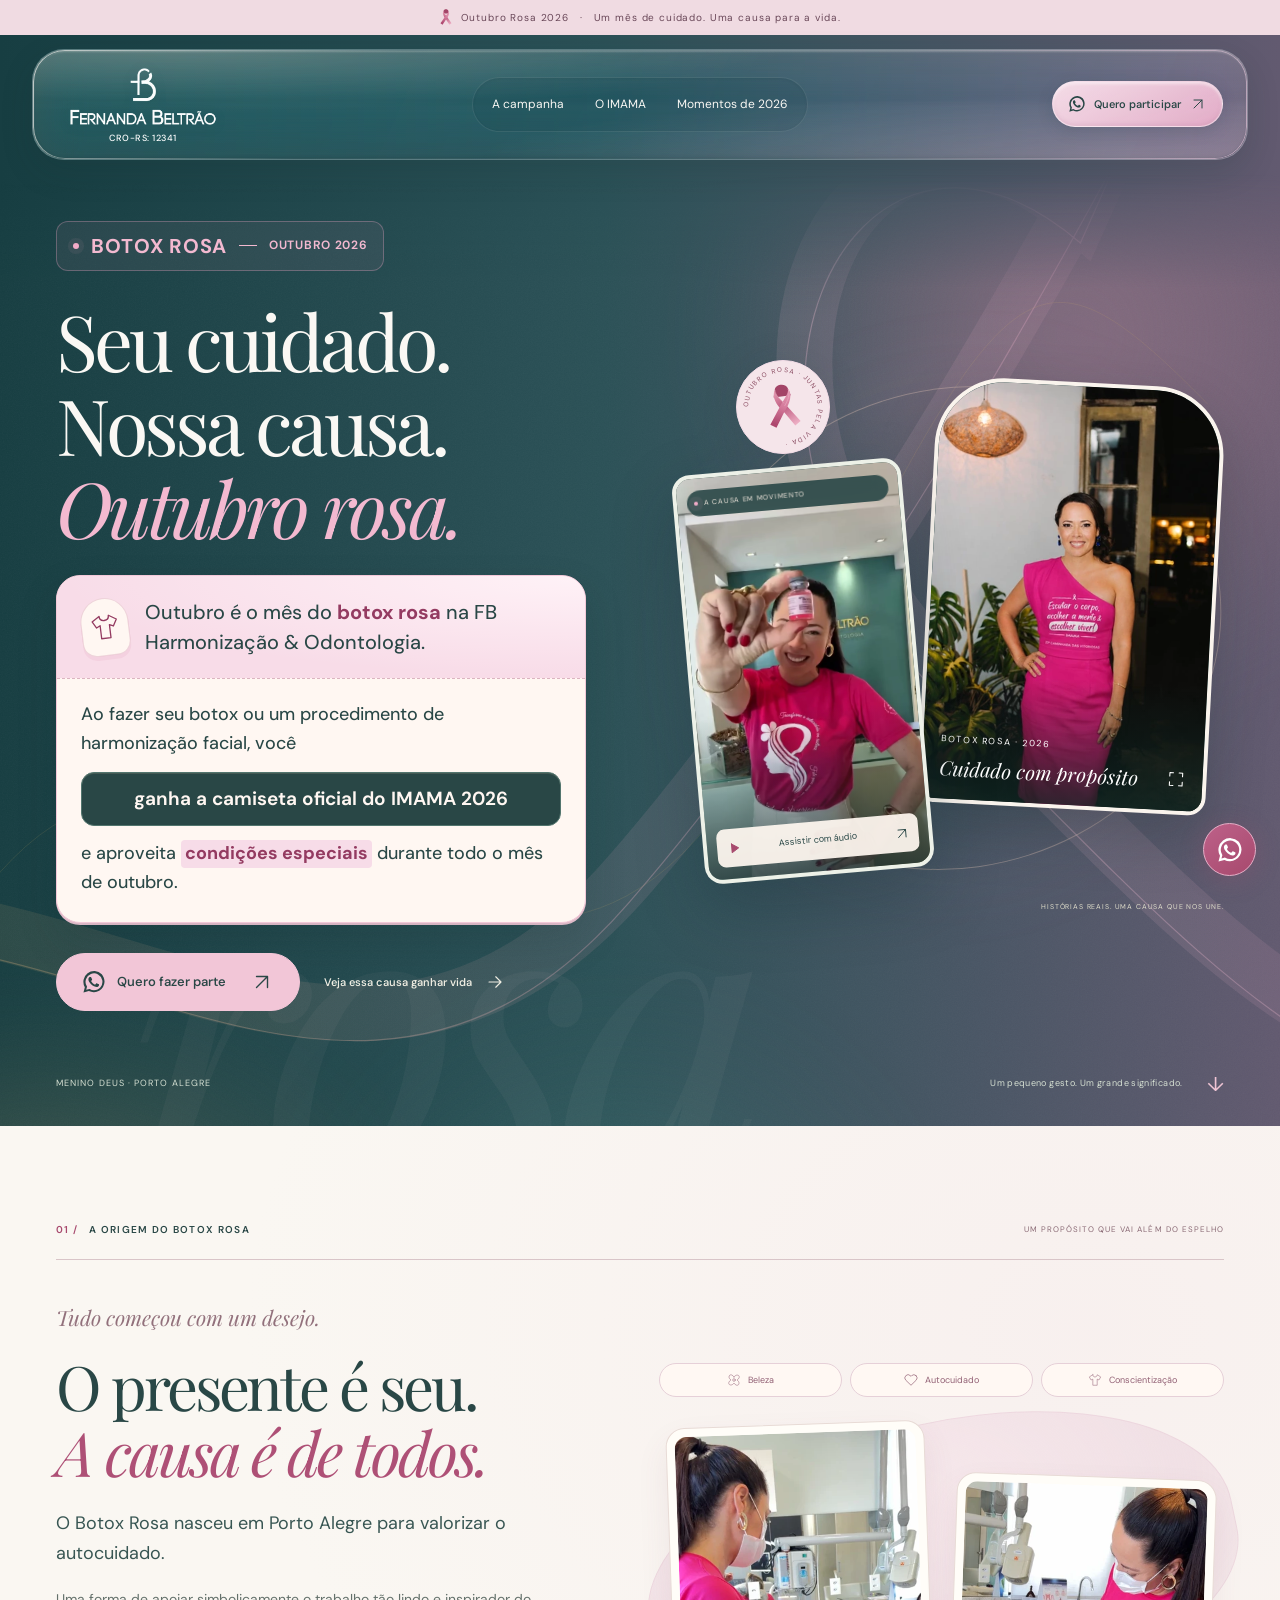
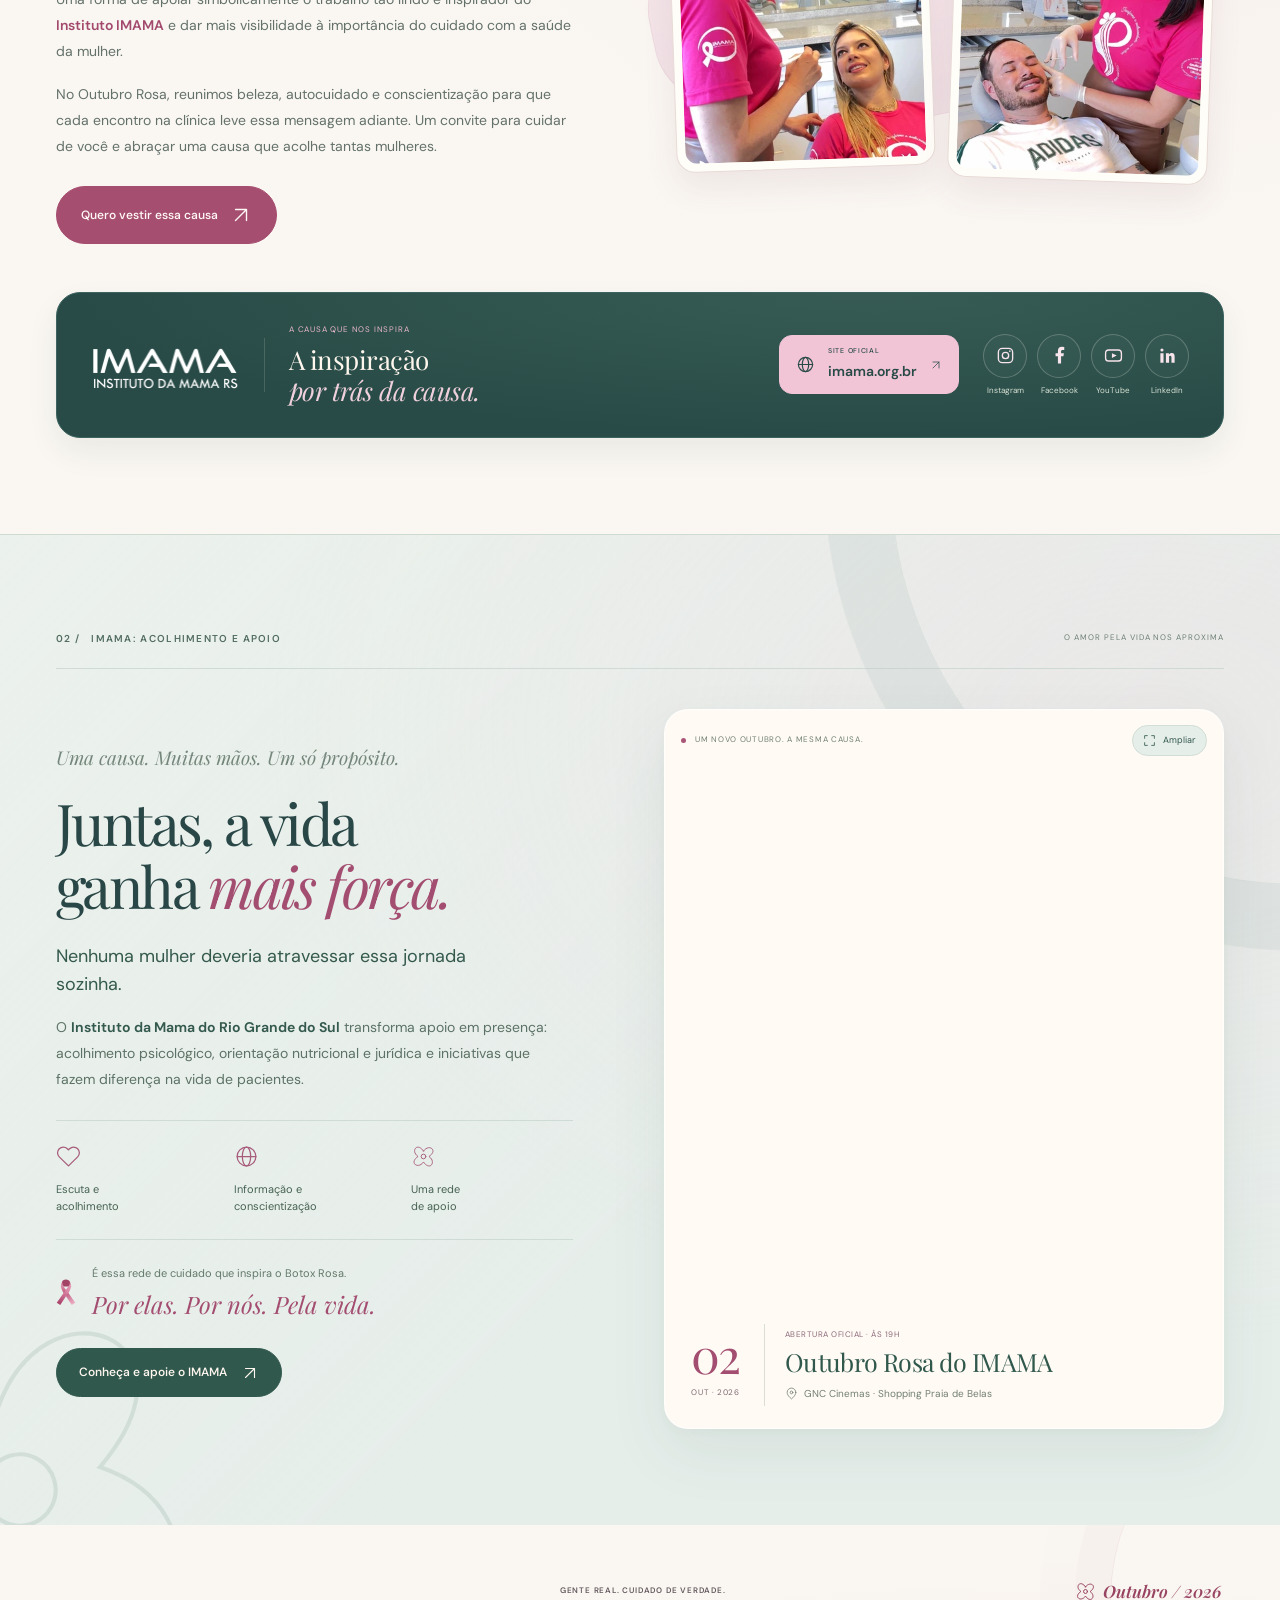
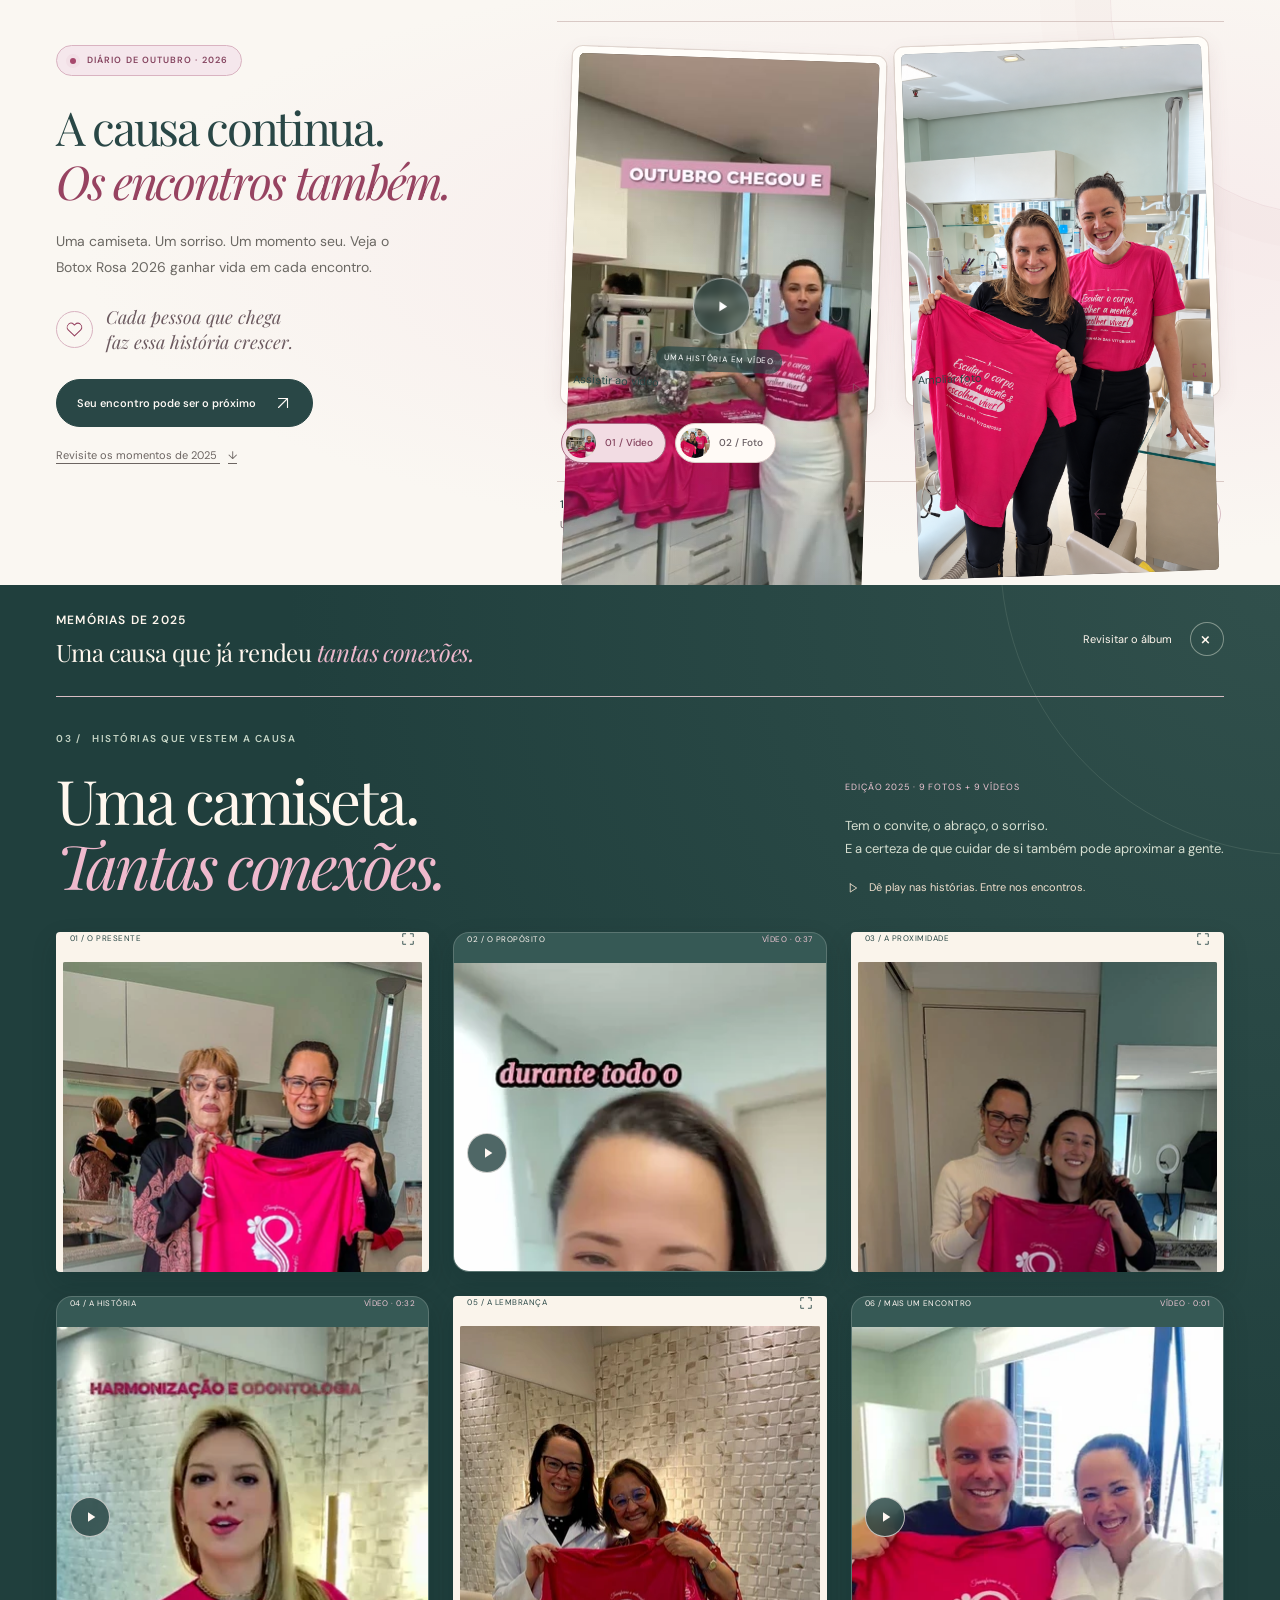
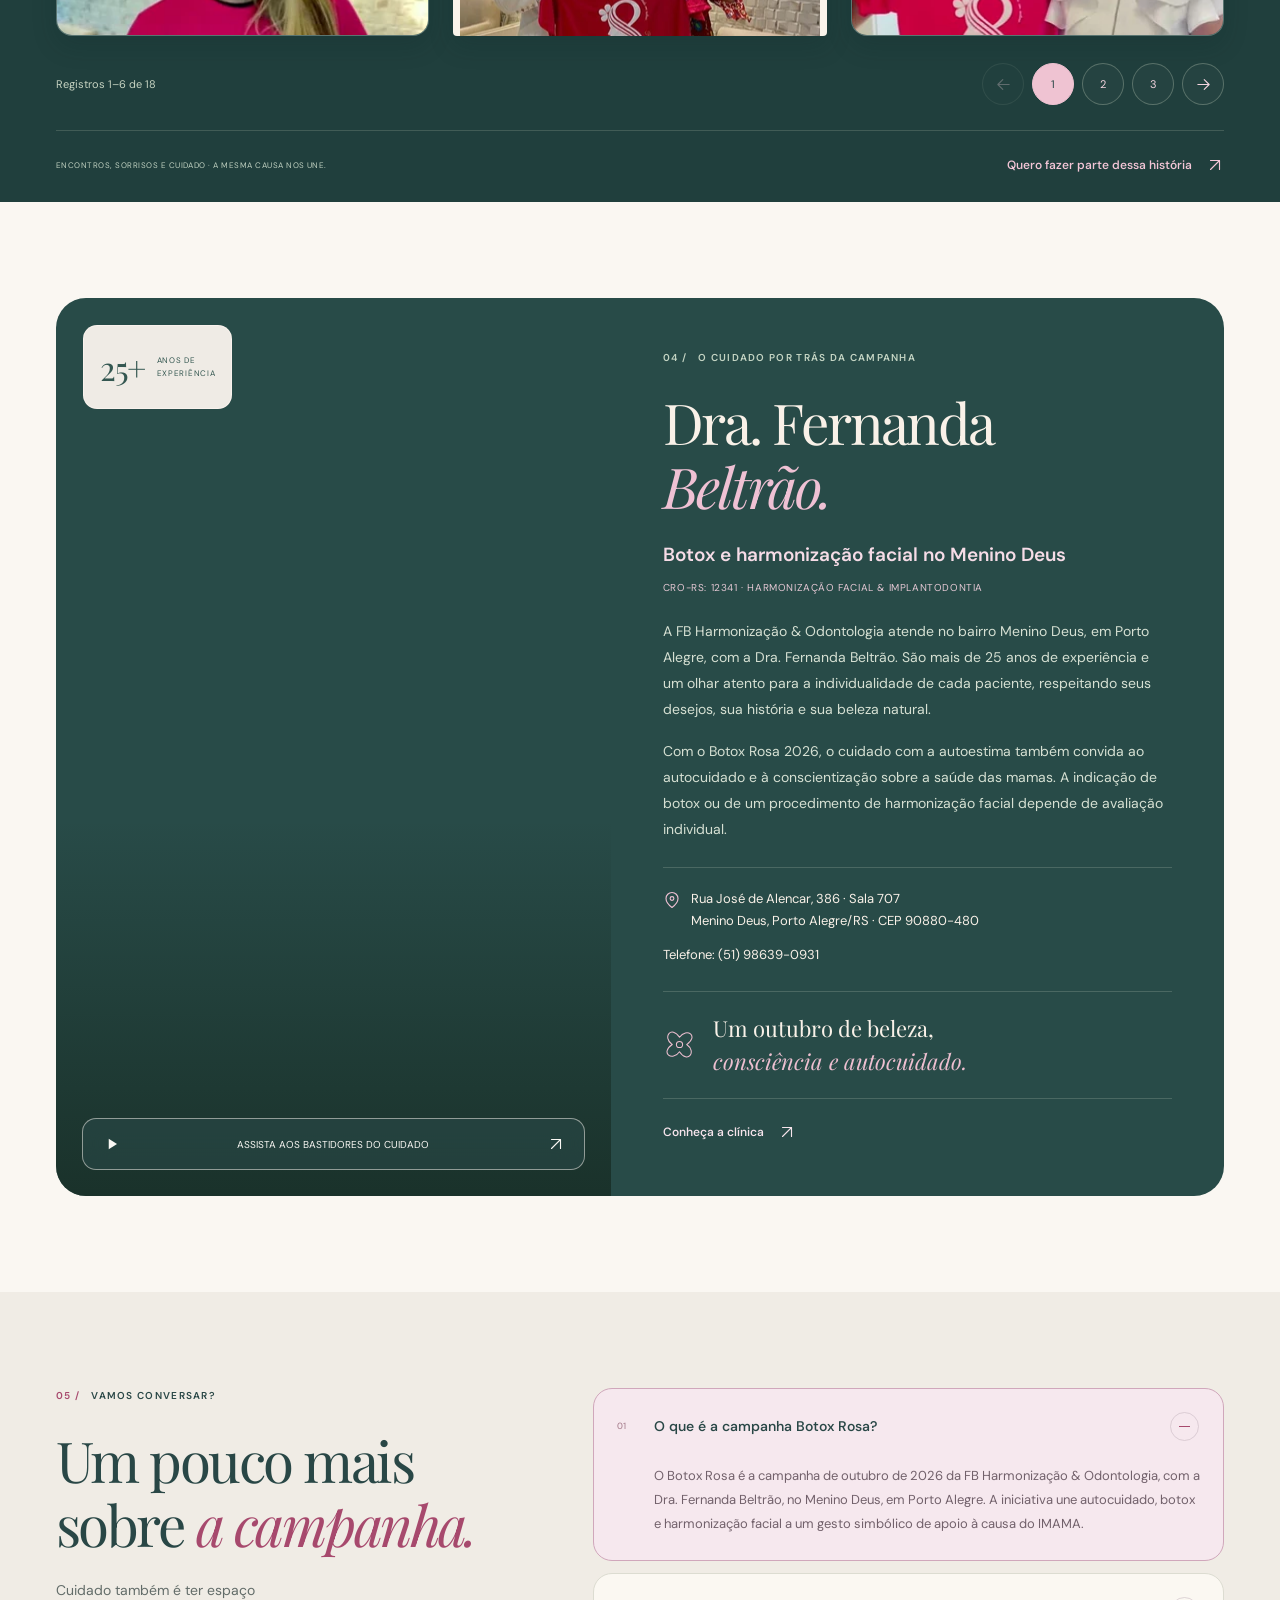
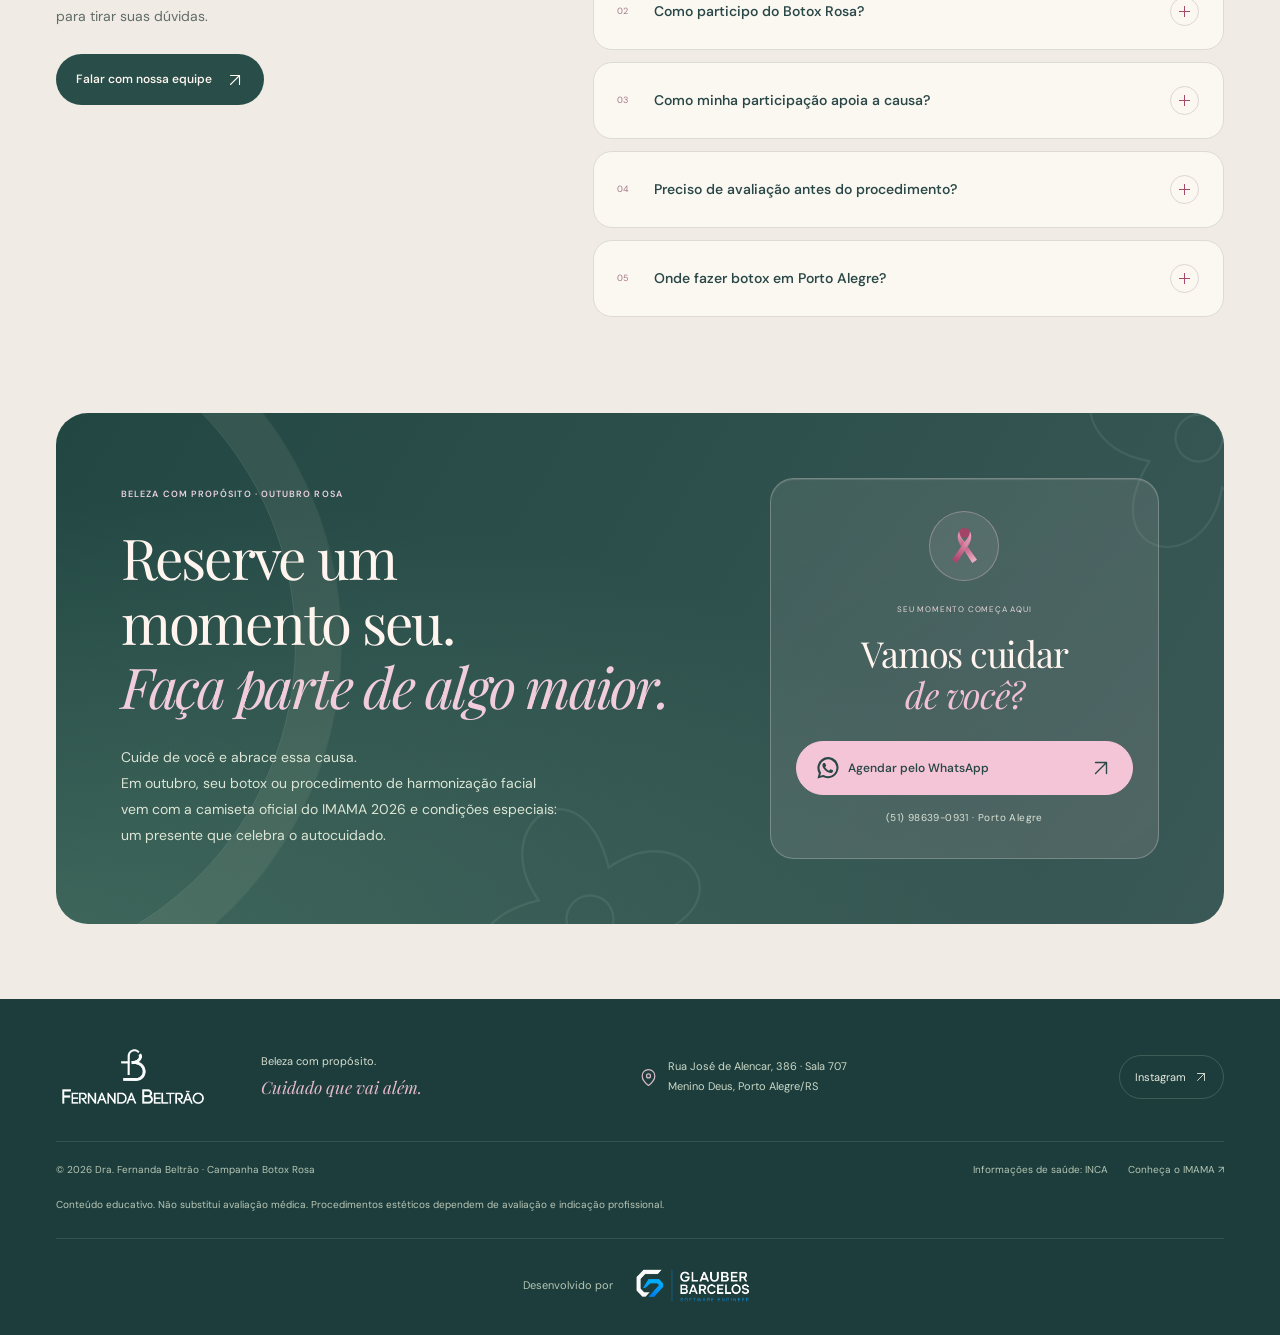
==== commit 0a8fddcf: "Melhora diário de 2026 e destaca vídeo otimizado" ====
--- a/botox-rosa/index.html
+++ b/botox-rosa/index.html
@@ -329,22 +329,27 @@
         <div class="diary-copy">
           <p class="eyebrow"><span class="live-dot" aria-hidden="true"></span> DIÁRIO DE OUTUBRO · 2026</p>
           <h2 id="diary-title" data-track-section="campanha_2026">A causa continua.<br><em>Os encontros também.</em></h2>
-          <p>Uma camiseta, um sorriso, um gesto de cuidado. Acompanhe os encontros que estão dando vida ao Botox Rosa deste ano.</p>
+          <p>Uma camiseta. Um sorriso. Um momento seu. Veja o Botox Rosa 2026 ganhar vida em cada encontro.</p>
           <div class="diary-note"><svg class="icon" aria-hidden="true"><use href="#icon-heart"/></svg><span>Cada pessoa que chega<br>faz essa história crescer.</span></div>
           <a class="text-link" data-whatsapp data-track-cta="campanha_2026" href="https://wa.me/5551986390931?text=Ol%C3%A1!%20Vi%20os%20encontros%20do%20Botox%20Rosa%202026%20e%20quero%20participar." target="_blank" rel="noopener noreferrer">Seu encontro pode ser o próximo <svg class="icon" aria-hidden="true"><use href="#icon-arrow-up"/></svg></a>
           <a class="diary-previous" href="#momentos">Revisite os momentos de 2025 <span aria-hidden="true">↓</span></a>
         </div>
         <div class="diary-album" role="region" aria-label="Fotos e vídeos da campanha de 2026" aria-roledescription="carrossel">
-          <div class="diary-topline"><span>ENCONTROS QUE FICAM</span><span class="diary-year">2026 <svg class="icon" aria-hidden="true"><use href="#icon-flower"/></svg></span></div>
+          <div class="diary-topline"><span>GENTE REAL. CUIDADO DE VERDADE.</span><span class="diary-year"><svg class="icon" aria-hidden="true"><use href="#icon-flower"/></svg> Outubro / 2026</span></div>
           <div class="diary-stage" id="diary-stage">
             <!-- campaign-2026:start -->
-            <button type="button" class="diary-card" data-media="assets/2026/fotos/img01.png" data-type="image" data-title="Botox Rosa 2026 · Registro 01" data-description="Um encontro de autocuidado na edição de 2026." data-track-placement="campanha_2026" aria-label="Ampliar foto: Botox Rosa 2026 · Registro 01">
-              <span class="diary-visual"><img src="assets/2026/fotos/img01.png" alt="Dra. Fernanda e uma participante com a camiseta rosa do IMAMA na campanha de 2026" loading="lazy" decoding="async"></span>
+            <button type="button" class="diary-card" data-media="assets/optimized/2026/videos/video1.mp4" data-type="video" data-poster="assets/optimized/2026/posters/video1.jpg" data-title="Botox Rosa 2026 · Registro 01" data-description="Um encontro de autocuidado na edição de 2026." data-track-video="campanha_2026_01" data-track-placement="campanha_2026" aria-label="Assistir ao vídeo: Botox Rosa 2026 · Registro 01">
+              <span class="diary-visual"><img src="assets/optimized/2026/posters/video1.jpg" alt="Capa de vídeo da campanha Botox Rosa 2026" loading="lazy" decoding="async"><span class="diary-video-mark"><svg class="icon" aria-hidden="true"><use href="#icon-play"/></svg><span>UMA HISTÓRIA EM VÍDEO</span></span></span>
+              <span class="diary-card-action">Assistir ao vídeo <svg class="icon" aria-hidden="true"><use href="#icon-play"/></svg></span>
+            </button>
+            <button type="button" class="diary-card" data-media="assets/2026/fotos/img01.png" data-type="image" data-title="Botox Rosa 2026 · Registro 02" data-description="Um encontro de autocuidado na edição de 2026." data-track-video="campanha_2026_02" data-track-placement="campanha_2026" aria-label="Ampliar foto: Botox Rosa 2026 · Registro 02" hidden>
+              <span class="diary-visual"><img src="assets/2026/fotos/img01.png" alt="Registro da campanha Botox Rosa 2026 na clínica" loading="lazy" decoding="async"></span>
               <span class="diary-card-action">Ampliar foto <svg class="icon" aria-hidden="true"><use href="#icon-expand"/></svg></span>
             </button>
             <!-- campaign-2026:end -->
           </div>
-          <div class="diary-bottomline"><div><span data-diary-count>1 foto</span><span class="diary-update">Uma história que continua</span></div><div class="diary-controls"><button type="button" data-diary-step="-1" aria-label="Ver registro anterior de 2026" aria-controls="diary-stage" hidden><svg class="icon" aria-hidden="true"><use href="#icon-arrow"/></svg></button><span data-diary-status aria-live="polite" aria-atomic="true">01 / 01</span><button type="button" data-diary-step="1" aria-label="Ver próximo registro de 2026" aria-controls="diary-stage" hidden><svg class="icon" aria-hidden="true"><use href="#icon-arrow"/></svg></button></div></div>
+          <nav class="diary-thumbs" aria-label="Escolher foto ou vídeo de 2026" hidden></nav>
+          <div class="diary-bottomline"><div><span data-diary-count>1 foto + 1 vídeo</span><span class="diary-update">Uma história que continua</span></div><div class="diary-controls"><button type="button" data-diary-step="-1" aria-label="Ver registro anterior de 2026" aria-controls="diary-stage" hidden><svg class="icon" aria-hidden="true"><use href="#icon-arrow"/></svg></button><span data-diary-status aria-live="polite" aria-atomic="true">01 / 02</span><button type="button" data-diary-step="1" aria-label="Ver próximo registro de 2026" aria-controls="diary-stage" hidden><svg class="icon" aria-hidden="true"><use href="#icon-arrow"/></svg></button></div></div>
         </div>
       </div>
     </section>
--- a/botox-rosa/assets/campaign-2026.css
+++ b/botox-rosa/assets/campaign-2026.css
@@ -1,44 +1,54 @@
-.diary-section { padding-block: 48px; background: #f3e7e9; }
-.diary-shell { position: relative; display: grid; grid-template-columns: 1fr 1fr; gap: 64px; align-items: center; }
+.diary-section { position: relative; isolation: isolate; overflow: clip; padding-block: 52px; background: radial-gradient(ellipse at 80% 50%,#f3dce380,transparent 65%),#faf7f2; }
+.diary-section::before { content: ''; position: absolute; z-index: -1; width: 430px; height: 430px; border: 1px solid #c69ba62b; border-radius: 50%; right: -260px; top: -140px; box-shadow: 0 0 0 35px #c69ba60b,0 0 0 70px #c69ba606; }
+.diary-shell { position: relative; display: grid; grid-template-columns: .8fr 1.2fr; gap: 56px; align-items: center; }
 .diary-copy { padding-block: 12px; }
-.diary-copy .eyebrow { color: #85445f; font-size: 9px; letter-spacing: .13em; }
-.diary-copy h2 { font-size: clamp(34px,3.5vw,49px); line-height: 1.15; margin-top: 20px; }
+.diary-copy .eyebrow { display: inline-flex; padding: 8px 13px; border: 1px solid #d9b3c1; border-radius: 30px; background: #f5e7ec; color: #85445f; font-size: 9px; letter-spacing: .12em; }
+.diary-copy h2 { font-size: clamp(36px,3.65vw,52px); line-height: 1.15; margin-top: 24px; letter-spacing: -.05em; }
 .diary-copy h2 em { color: #974361; }
-.diary-copy>p:not(.eyebrow) { max-width: 390px; margin-top: 22px; font-size: 14px; line-height: 1.8; color: #665b60; }
-.diary-note { display: flex; gap: 15px; align-items: center; margin-block: 24px; padding-left: 18px; border-left: 2px solid #b7728c; }
-.diary-note .icon { width: 26px; height: 26px; color: #974361; }
-.diary-note>span { font-family: var(--serif); font-size: 20px; font-style: italic; line-height: 1.4; }
-.diary-copy>.text-link { font-size: 12px; color: #85445f; }
-.diary-previous { display: block; width: fit-content; margin-top: 18px; font-size: 11px; color: #665b60; text-decoration: underline; text-underline-offset: 4px; }
+.diary-copy>p:not(.eyebrow) { max-width: 360px; margin-top: 21px; font-size: 14px; line-height: 1.85; color: #6b6863; }
+.diary-note { display: flex; gap: 13px; align-items: center; margin-block: 24px; }
+.diary-note .icon { display: block; width: 37px; height: 37px; padding: 9px; border: 1px solid #d9b3c1; border-radius: 50%; color: #974361; }
+.diary-note>span { font-family: var(--serif); font-size: 18px; font-style: italic; line-height: 1.4; color: #6c5a60; }
+.diary-copy>.text-link { display: inline-flex; justify-content: space-between; gap: 18px; min-height: 48px; padding: 12px 20px; background: #294746; border: 1px solid #294746; border-radius: 30px; color: #fffaf6; font-size: 11px; }
+.diary-copy>.text-link:hover { background: #85445f; border-color: #85445f; }
+.diary-previous { display: block; width: fit-content; margin-top: 19px; font-size: 11px; color: #6c6562; text-decoration: underline; text-underline-offset: 4px; }
 .diary-previous span { margin-left: 8px; }
-.diary-album { min-width: 0; padding: 15px; border-radius: 19px; background: #fffaf6; border: 1px solid #d8bdc3; box-shadow: 0 12px 36px #75495c0b; }
+.diary-album { min-width: 0; }
 .diary-topline, .diary-bottomline { display: flex; align-items: center; justify-content: space-between; gap: 12px; }
-.diary-topline { padding: 0 4px 12px; font-size: 8px; font-weight: 600; letter-spacing: .12em; }
-.diary-year { display: flex; align-items: center; gap: 8px; color: #974361; font-family: var(--serif); font-size: 19px; font-style: italic; letter-spacing: 0; }
-.diary-year .icon { width: 20px; height: 20px; }
-.diary-stage { position: relative; height: 342px; overflow: hidden; border-radius: 11px; background: #eadbdf; }
-.diary-card { position: relative; display: block; width: 100%; height: 100%; border: 0; background: transparent; padding: 0; cursor: pointer; color: #fff; }
+.diary-topline { border-bottom: 1px solid #d9c9c5; padding: 0 3px 15px; font-size: 8px; font-weight: 600; letter-spacing: .1em; color: #665b60; }
+.diary-year { display: flex; align-items: center; gap: 7px; color: #974361; font-family: var(--serif); font-size: 17px; font-style: italic; letter-spacing: 0; white-space: nowrap; }
+.diary-year .icon { width: 21px; height: 21px; }
+.diary-stage { position: relative; display: grid; grid-template-columns: repeat(2,minmax(0,1fr)); grid-template-rows: minmax(0,1fr); gap: 19px; height: 397px; padding: 20px 10px 18px; }
+.diary-card { position: relative; display: grid; grid-template-rows: minmax(0,1fr) 44px; min-width: 0; min-height: 0; height: 100%; border: 7px solid #fffdf9; border-bottom: 0; border-radius: 10px; background: #fffdf9; padding: 0; cursor: pointer; color: #294746; box-shadow: 0 7px 20px #74545c1c,0 0 0 1px #e3d9d2; transform: rotate(-2deg); transition: transform .25s,box-shadow .25s; }
+.diary-card[data-type="video"] { transform: rotate(2deg) translateY(9px); }
+.diary-card:hover { transform: rotate(0) translateY(-3px); box-shadow: 0 12px 26px #74545c28,0 0 0 1px #c69ba6; }
 .diary-card[hidden], .diary-controls button[hidden] { display: none; }
-.diary-visual { position: absolute; inset: 0; display: block; overflow: hidden; background: #345556; background-size: cover; background-position: center; }
-.diary-visual::before { content: ''; position: absolute; inset: -20px; background: inherit; filter: blur(18px) brightness(.65); }
+.diary-visual { position: relative; display: block; min-height: 0; overflow: hidden; border-radius: 5px; background: #345556; background-size: cover; background-position: center; }
+.diary-visual::before { content: ''; position: absolute; inset: -20px; background: inherit; filter: blur(18px) brightness(.7); }
 .diary-visual>img, .diary-visual>video { position: relative; z-index: 1; width: 100%; height: 100%; object-fit: contain; }
-.diary-card-action { position: absolute; z-index: 3; bottom: 14px; right: 14px; display: flex; gap: 10px; align-items: center; padding: 9px 13px; border-radius: 25px; background: #294746ed; font-size: 10px; line-height: 1.5; border: 1px solid #fff6; transition: background .2s; }
-.diary-card-action .icon { width: 16px; height: 16px; }
-.diary-card:hover .diary-card-action { background: #85445f; }
-.diary-card:focus-visible { outline-offset: -5px; outline-color: #fff; }
-.diary-bottomline { padding: 12px 4px 0; }
-.diary-bottomline>div:first-child { display: grid; gap: 2px; font-size: 11px; }
-.diary-update { color: #77666e; font-size: 9px; }
-.diary-controls { display: flex; gap: 12px; align-items: center; flex-shrink: 0; }
+.diary-card-action { position: relative; z-index: 3; display: flex; gap: 8px; align-items: center; justify-content: space-between; padding: 10px 5px; font-size: 11px; line-height: 1.5; }
+.diary-card-action .icon { width: 16px; height: 16px; color: #974361; }
+.diary-card:focus-visible { outline-offset: 4px; }
+.diary-bottomline { padding: 13px 3px 0; border-top: 1px solid #d9c9c5; margin-top: 14px; }
+.diary-bottomline>div:first-child { display: grid; gap: 2px; font-size: 11px; font-weight: 500; }
+.diary-update { color: #77666e; font-size: 10px; font-weight: 400; }
+.diary-controls { display: flex; gap: 10px; align-items: center; flex-shrink: 0; }
 [data-diary-status] { min-width: 44px; text-align: center; font-size: 10px; font-variant-numeric: tabular-nums; color: #85445f; }
-.diary-controls button { display: grid; place-items: center; width: 36px; height: 36px; border: 1px solid #d8bdc3; border-radius: 50%; color: #85445f; background: transparent; cursor: pointer; }
+.diary-controls button { display: grid; place-items: center; width: 38px; height: 38px; border: 1px solid #d8bdc3; border-radius: 50%; color: #85445f; background: #fffaf6; cursor: pointer; }
 .diary-controls button:hover { background: #f3e7e9; }
 .diary-controls button .icon { width: 16px; height: 16px; }
 .diary-controls button:first-child .icon { transform: rotate(180deg); }
-.diary-video-mark { position: absolute; z-index: 2; inset: 0; display: flex; flex-direction: column; align-items: center; justify-content: center; gap: 15px; background: linear-gradient(135deg,#29474680,#97436160); }
-.diary-video-mark .icon { width: 52px; height: 52px; padding: 16px; border: 1px solid #fff8; border-radius: 50%; fill: currentColor; stroke: none; }
-.diary-video-mark>span { font-size: 9px; letter-spacing: .16em; }
-.diary-empty { display: flex; height: 100%; align-items: center; justify-content: center; flex-direction: column; gap: 18px; text-align: center; padding: 25px; }
+.diary-thumbs { display: flex; gap: 9px; overflow-x: auto; padding: 4px; }
+.diary-thumbs[hidden] { display: none; }
+.diary-thumb { display: flex; align-items: center; gap: 9px; position: relative; flex: 0 0 auto; height: 40px; padding: 4px 12px 4px 4px; border: 1px solid #d9c9c5; border-radius: 30px; background: #fffaf6; color: #665b60; cursor: pointer; }
+.diary-thumb[aria-pressed="true"] { background: #f2dce3; border-color: #a96a82; color: #85445f; }
+.diary-thumb img { width: 30px; height: 30px; object-fit: cover; border-radius: 50%; }
+.diary-thumb span { font-size: 10px; font-weight: 500; white-space: nowrap; }
+.diary-video-mark { position: absolute; z-index: 2; inset: 0; display: flex; flex-direction: column; align-items: center; justify-content: center; gap: 13px; background: linear-gradient(0deg,#29474640,transparent 70%); color: #fff; }
+.diary-video-mark .icon { width: 57px; height: 57px; padding: 19px; border: 1px solid #fff9; border-radius: 50%; fill: currentColor; stroke: none; background: #29474680; backdrop-filter: blur(5px); }
+.diary-video-mark>span { font-size: 8px; letter-spacing: .1em; padding: 5px 8px; border-radius: 20px; background: #294746b3; }
+.diary-album.is-single .diary-stage, .diary-stage:has(> .diary-card:only-of-type) { grid-template-columns: minmax(0,1fr); max-width: 300px; margin-inline: auto; }
+.diary-empty { display: flex; grid-column: 1 / -1; height: 100%; align-items: center; justify-content: center; flex-direction: column; gap: 18px; text-align: center; padding: 25px; }
 .diary-empty p { font: italic 26px/1.2 var(--serif); }
 .diary-empty span { font-size: 12px; }
 .moments-section:has(.past-album) { padding-block: 26px; }
@@ -53,30 +63,45 @@
 .past-album[open] .past-album-open>span { transform: rotate(45deg); }
 .past-album[open] .past-album-summary { padding-bottom: 28px; margin-bottom: 34px; border-bottom: 1px solid #d8bdc3; }
 @media (max-width: 960px) {
-  .diary-shell { gap: 30px; }
-  .diary-copy h2 { font-size: 36px; }
+  .diary-shell { gap: 28px; grid-template-columns: .85fr 1.15fr; }
+  .diary-copy h2 { font-size: 37px; }
   .diary-copy>p:not(.eyebrow) { font-size: 13px; }
-  .diary-note>span { font-size: 18px; }
+  .diary-stage { height: 352px; gap: 12px; padding-inline: 6px; }
+  .diary-card-action { font-size: 9px; }
+  .diary-topline { font-size: 7px; letter-spacing: .03em; }
+  .diary-year { font-size: 14px; }
 }
 @media (max-width: 760px) {
-  .diary-section { padding-block: 36px; }
-  .diary-shell { grid-template-columns: 1fr; gap: 23px; }
+  .diary-section { padding-block: 35px; }
+  .diary-shell { grid-template-columns: 1fr; gap: 24px; }
   .diary-copy { padding: 0; }
-  .diary-copy h2 { font-size: clamp(32px,8.4vw,44px); margin-top: 14px; }
+  .diary-copy .eyebrow { font-size: 8px; padding: 6px 10px; }
+  .diary-copy h2 { font-size: clamp(32px,8.4vw,44px); margin-top: 16px; }
   .diary-copy>p:not(.eyebrow) { margin-top: 15px; max-width: 100%; }
   .diary-note { display: none; }
-  .diary-copy>.text-link { margin-top: 16px; font-size: 11px; }
-  .diary-previous { margin-top: 12px; font-size: 10px; }
-  .diary-album { padding: 11px; border-radius: 16px; }
-  .diary-stage { height: clamp(230px,70vw,320px); }
-  .diary-card-action { right: 10px; bottom: 10px; font-size: 9px; }
-  .diary-topline { font-size: 7px; padding-bottom: 9px; }
-  .diary-controls { gap: 7px; }
+  .diary-copy>.text-link { margin-top: 18px; font-size: 11px; min-height: 44px; padding-inline: 18px; }
+  .diary-previous { display: none; }
+  .diary-topline { padding-bottom: 12px; gap: 8px; font-size: 7px; }
+  .diary-year { font-size: 14px; }
+  .diary-year .icon { width: 17px; height: 17px; }
+  .diary-stage { grid-template-columns: minmax(0,1fr); height: clamp(270px,78vw,310px); padding: 14px 0; }
+  .diary-card, .diary-card[data-type="video"], .diary-card:hover { transform: none; }
+  .diary-card { grid-template-rows: minmax(0,1fr) 38px; border-width: 6px; border-bottom: 0; }
+  .diary-card-action { font-size: 11px; padding: 8px; }
+  .diary-thumbs { padding: 3px; }
+  .diary-thumb { height: 38px; }
+  .diary-thumb img { width: 28px; height: 28px; }
+  .diary-controls { gap: 6px; }
+  .diary-controls button { width: 34px; height: 34px; }
+  .diary-bottomline { padding-top: 12px; margin-top: 10px; }
+  .diary-bottomline>div:first-child { font-size: 10px; }
+  .diary-update { font-size: 9px; }
   .past-album-summary { gap: 12px; align-items: start; }
   .past-album-title { font-size: 20px; }
   .past-album-open { font-size: 0; gap: 0; }
   .past-album-open>span { font-size: 21px; }
 }
 @media (prefers-reduced-motion: reduce) {
-  .diary-card-action { transition: none; }
+  .diary-card { transition: none; }
+  .diary-card:hover { transform: none; }
 }
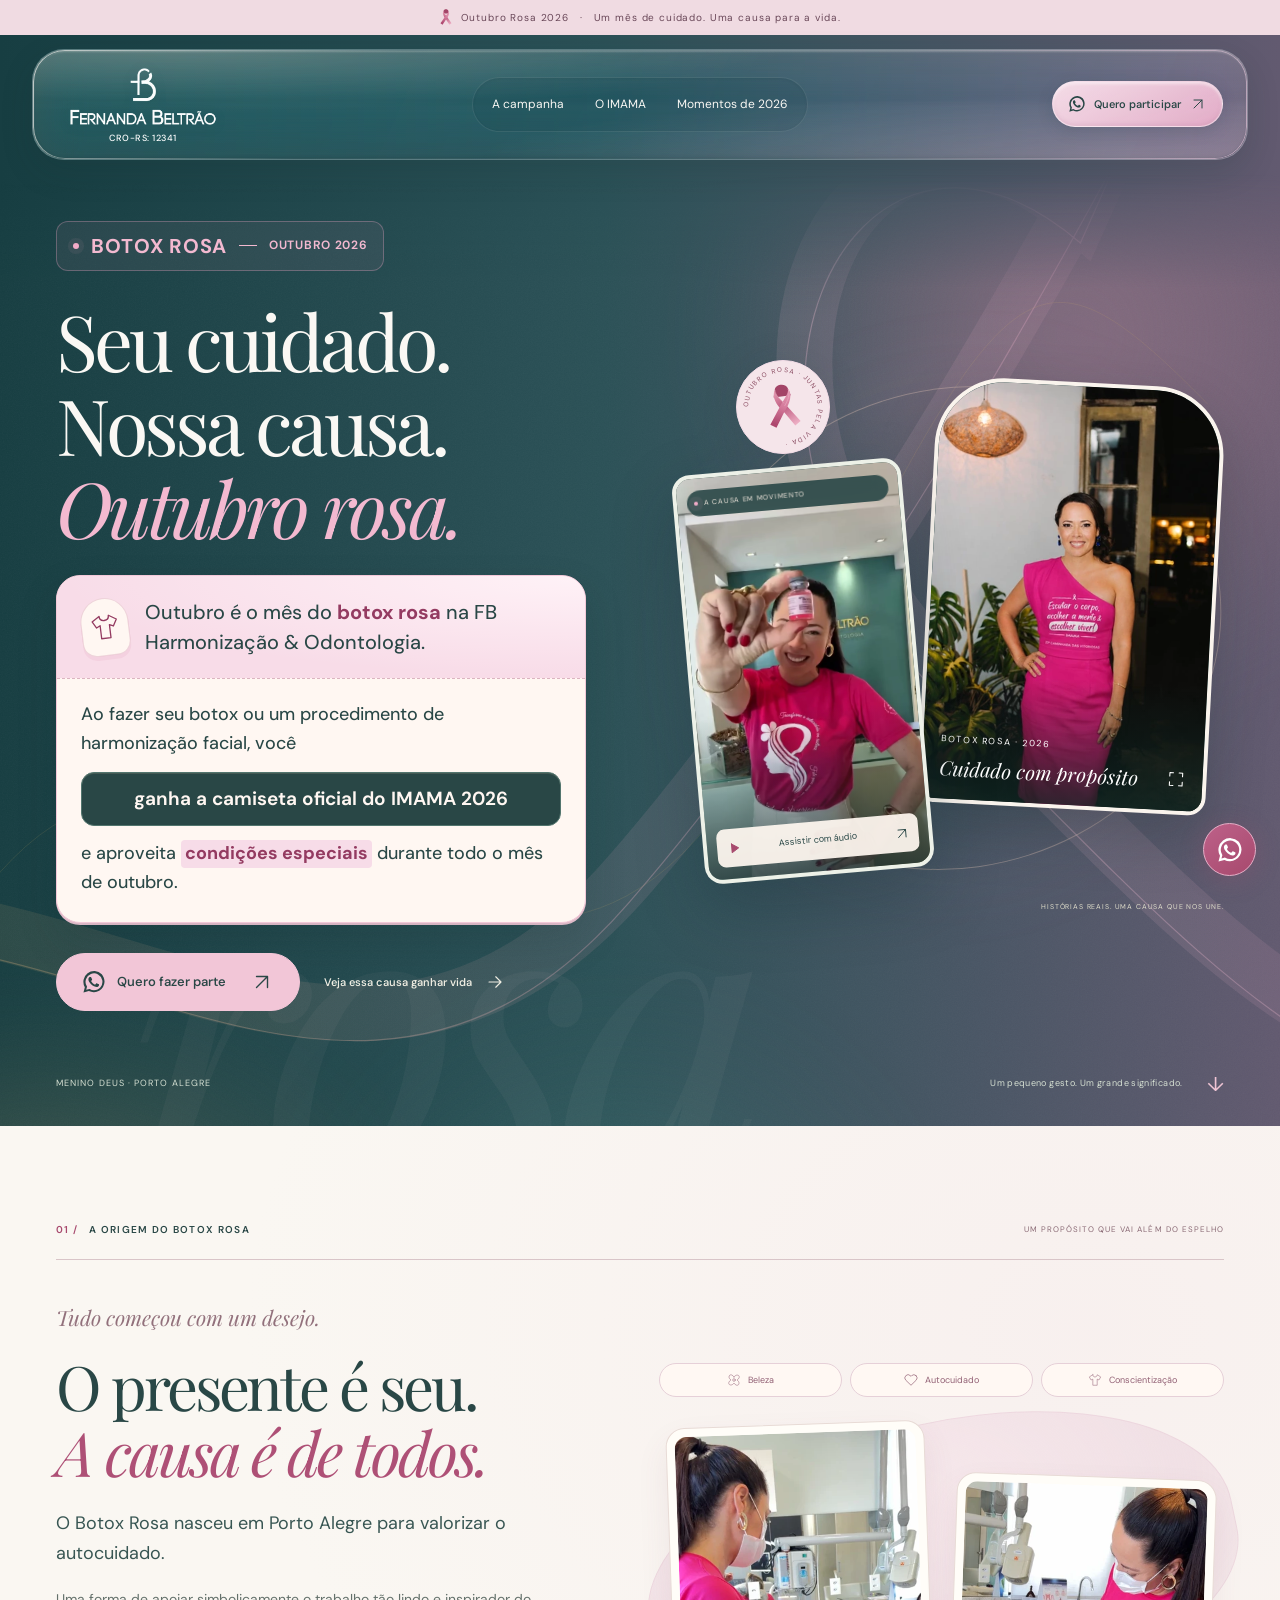
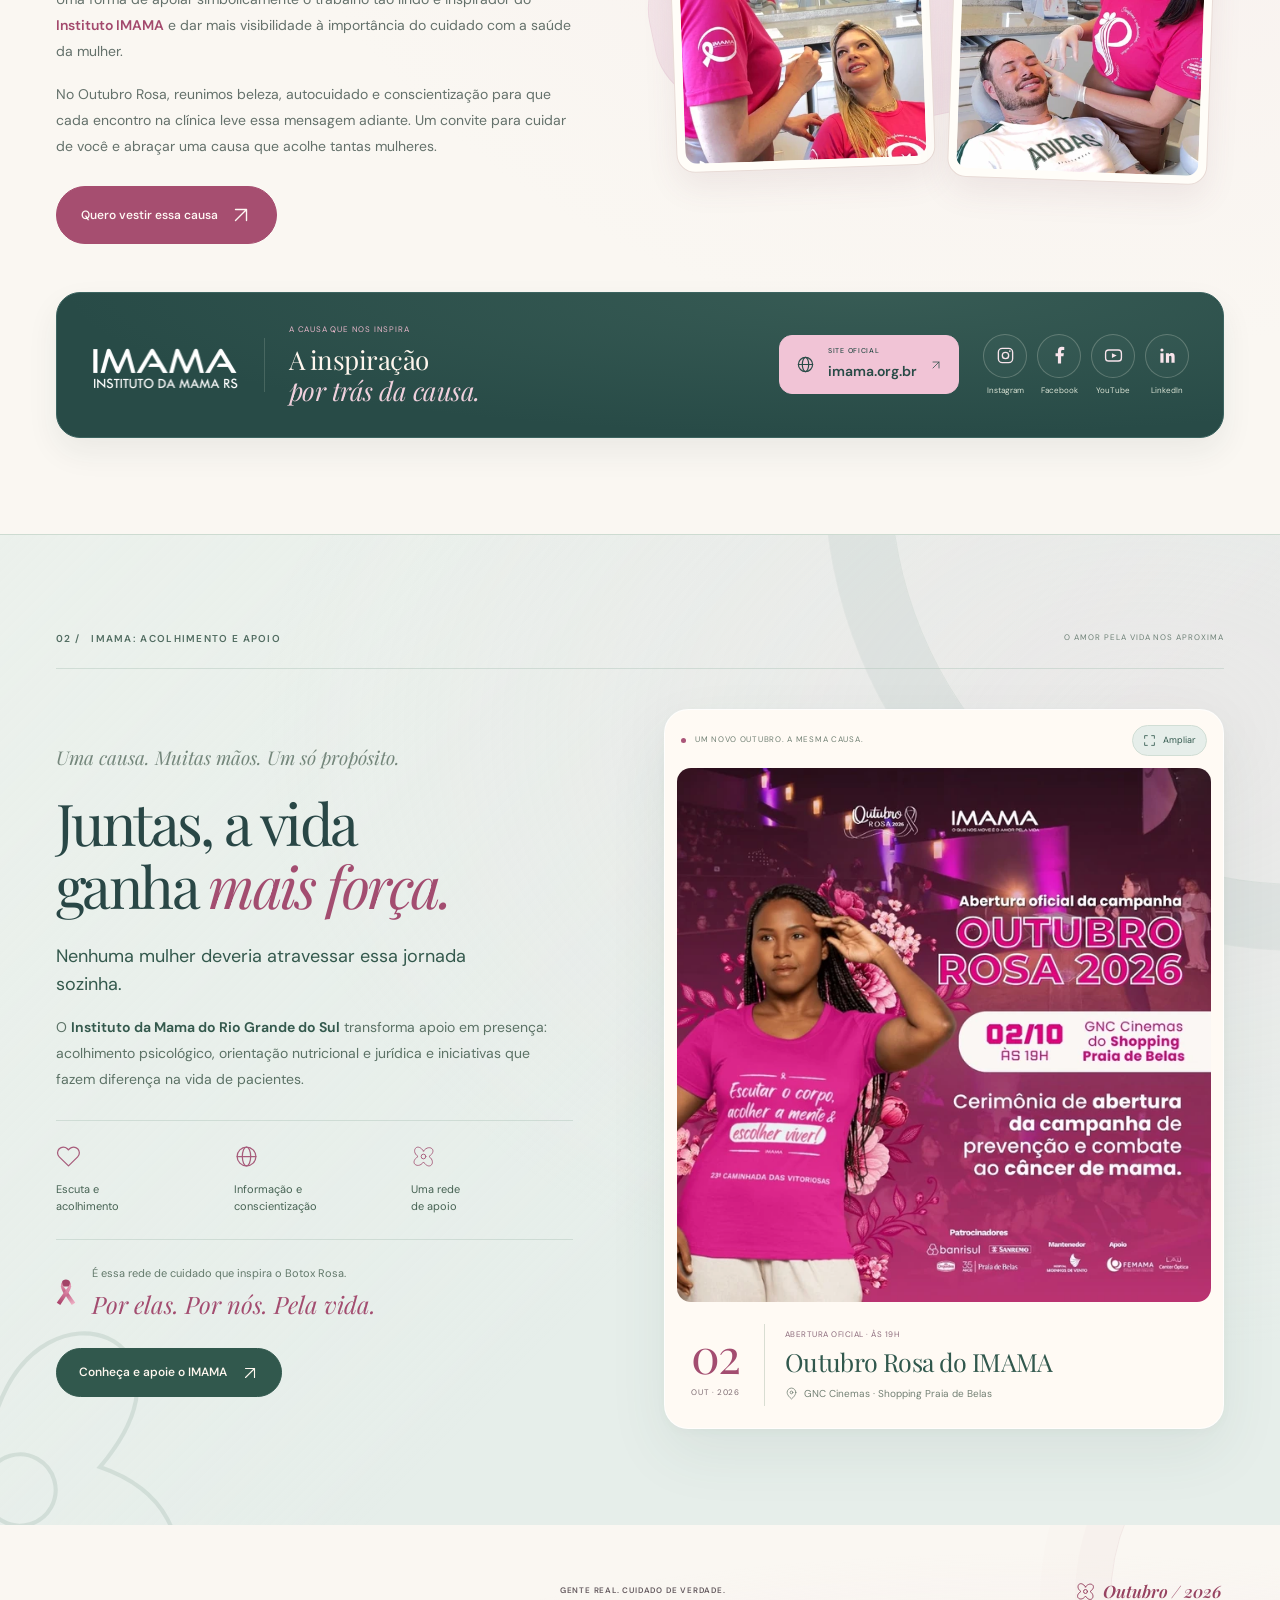
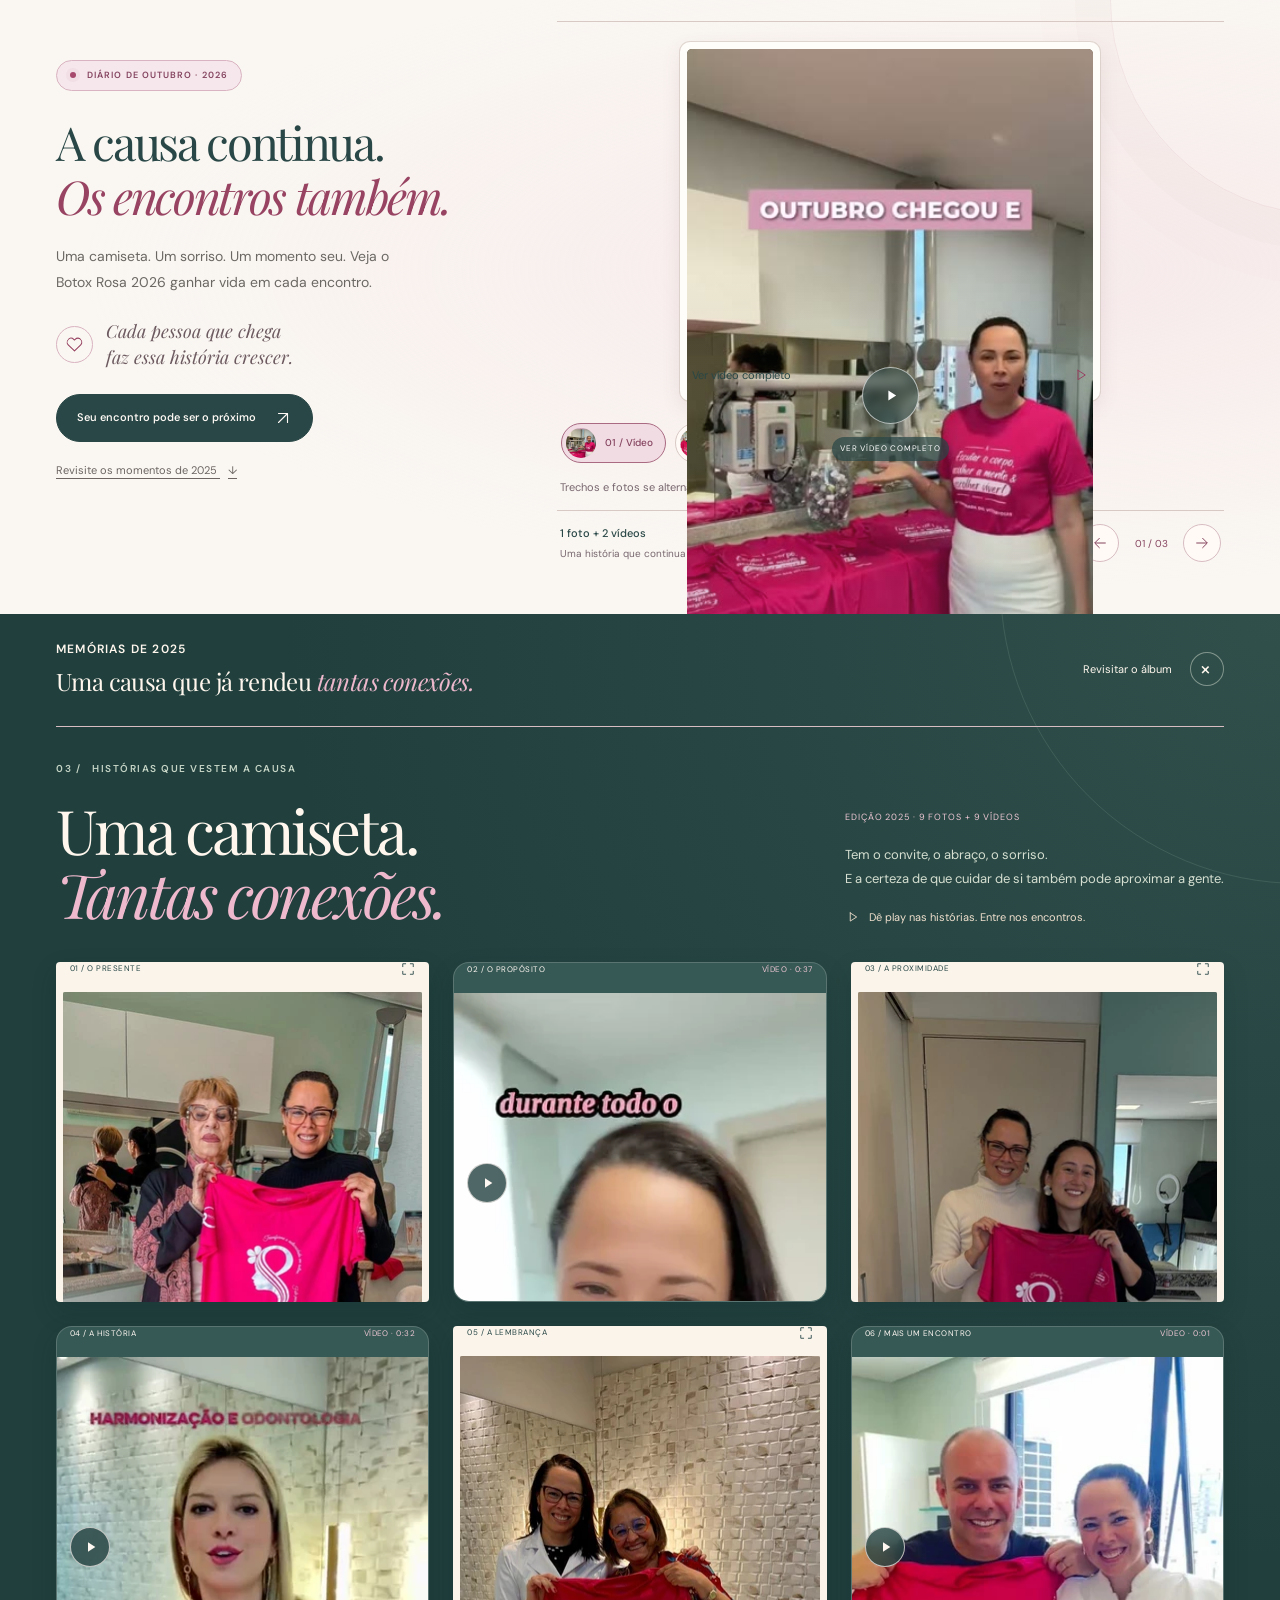
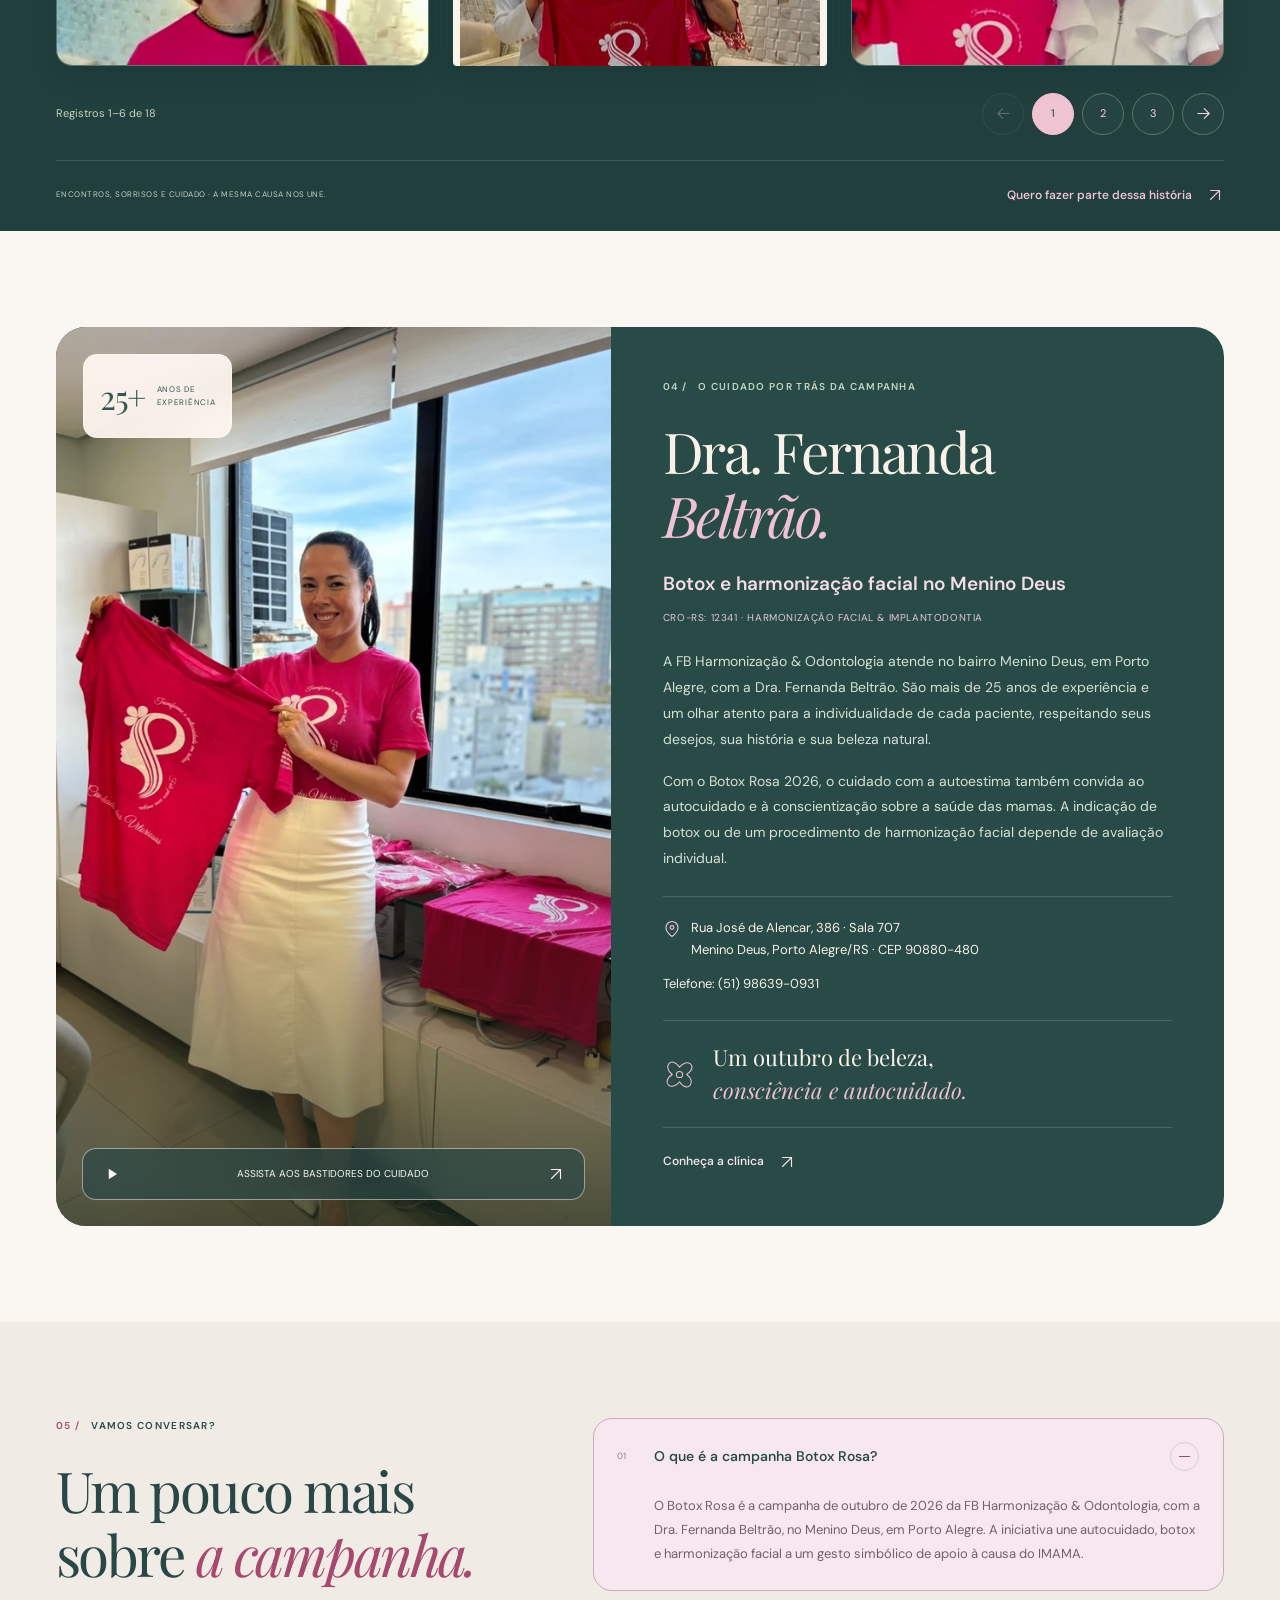
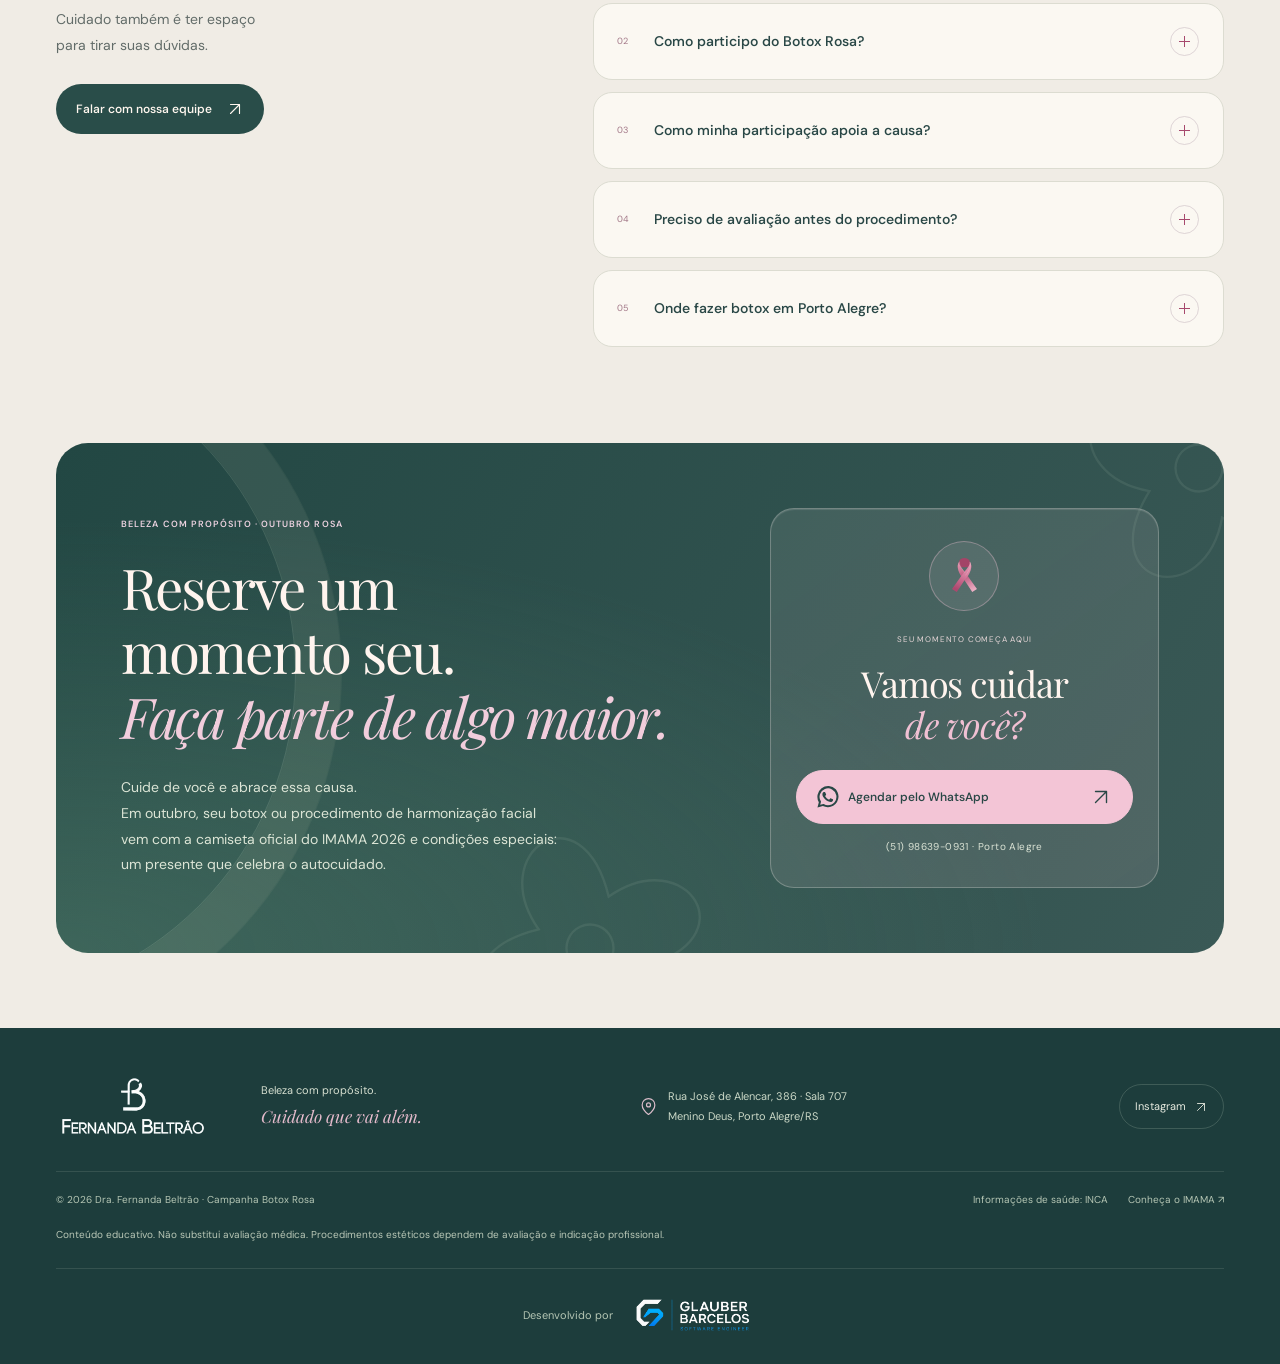
==== commit cead3fe7: "Adiciona video2 e mix automático às memórias de outubro de 2026" ====
--- a/botox-rosa/index.html
+++ b/botox-rosa/index.html
@@ -338,18 +338,23 @@
           <div class="diary-topline"><span>GENTE REAL. CUIDADO DE VERDADE.</span><span class="diary-year"><svg class="icon" aria-hidden="true"><use href="#icon-flower"/></svg> Outubro / 2026</span></div>
           <div class="diary-stage" id="diary-stage">
             <!-- campaign-2026:start -->
-            <button type="button" class="diary-card" data-media="assets/optimized/2026/videos/video1.mp4" data-type="video" data-poster="assets/optimized/2026/posters/video1.jpg" data-title="Botox Rosa 2026 · Registro 01" data-description="Um encontro de autocuidado na edição de 2026." data-track-video="campanha_2026_01" data-track-placement="campanha_2026" aria-label="Assistir ao vídeo: Botox Rosa 2026 · Registro 01">
-              <span class="diary-visual"><img src="assets/optimized/2026/posters/video1.jpg" alt="Capa de vídeo da campanha Botox Rosa 2026" loading="lazy" decoding="async"><span class="diary-video-mark"><svg class="icon" aria-hidden="true"><use href="#icon-play"/></svg><span>UMA HISTÓRIA EM VÍDEO</span></span></span>
-              <span class="diary-card-action">Assistir ao vídeo <svg class="icon" aria-hidden="true"><use href="#icon-play"/></svg></span>
+            <button type="button" class="diary-card" data-media="assets/optimized/2026/videos/video1.mp4" data-type="video" data-poster="assets/optimized/2026/posters/video1.jpg" data-title="Botox Rosa 2026 · Registro 01" data-description="Um encontro de autocuidado na edição de 2026." data-track-video="campanha_2026_01" data-track-placement="campanha_2026" aria-label="Ver vídeo completo: Botox Rosa 2026 · Registro 01">
+              <span class="diary-visual"><video data-preview-src="assets/optimized/2026/previews/video1.mp4" poster="assets/optimized/2026/posters/video1.jpg" preload="none" muted playsinline loop aria-hidden="true"></video><span class="diary-video-mark"><svg class="icon" aria-hidden="true"><use href="#icon-play"/></svg><span>VER VÍDEO COMPLETO</span></span></span>
+              <span class="diary-card-action">Ver vídeo completo <svg class="icon" aria-hidden="true"><use href="#icon-play"/></svg></span>
             </button>
             <button type="button" class="diary-card" data-media="assets/2026/fotos/img01.png" data-type="image" data-title="Botox Rosa 2026 · Registro 02" data-description="Um encontro de autocuidado na edição de 2026." data-track-video="campanha_2026_02" data-track-placement="campanha_2026" aria-label="Ampliar foto: Botox Rosa 2026 · Registro 02" hidden>
               <span class="diary-visual"><img src="assets/2026/fotos/img01.png" alt="Registro da campanha Botox Rosa 2026 na clínica" loading="lazy" decoding="async"></span>
               <span class="diary-card-action">Ampliar foto <svg class="icon" aria-hidden="true"><use href="#icon-expand"/></svg></span>
             </button>
+            <button type="button" class="diary-card" data-media="assets/optimized/2026/videos/video2.mp4" data-type="video" data-poster="assets/optimized/2026/posters/video2.jpg" data-title="Botox Rosa 2026 · Registro 03" data-description="Um encontro de autocuidado na edição de 2026." data-track-video="campanha_2026_03" data-track-placement="campanha_2026" aria-label="Ver vídeo completo: Botox Rosa 2026 · Registro 03" hidden>
+              <span class="diary-visual"><video data-preview-src="assets/optimized/2026/previews/video2.mp4" poster="assets/optimized/2026/posters/video2.jpg" preload="none" muted playsinline loop aria-hidden="true"></video><span class="diary-video-mark"><svg class="icon" aria-hidden="true"><use href="#icon-play"/></svg><span>VER VÍDEO COMPLETO</span></span></span>
+              <span class="diary-card-action">Ver vídeo completo <svg class="icon" aria-hidden="true"><use href="#icon-play"/></svg></span>
+            </button>
             <!-- campaign-2026:end -->
           </div>
           <nav class="diary-thumbs" aria-label="Escolher foto ou vídeo de 2026" hidden></nav>
-          <div class="diary-bottomline"><div><span data-diary-count>1 foto + 1 vídeo</span><span class="diary-update">Uma história que continua</span></div><div class="diary-controls"><button type="button" data-diary-step="-1" aria-label="Ver registro anterior de 2026" aria-controls="diary-stage" hidden><svg class="icon" aria-hidden="true"><use href="#icon-arrow"/></svg></button><span data-diary-status aria-live="polite" aria-atomic="true">01 / 02</span><button type="button" data-diary-step="1" aria-label="Ver próximo registro de 2026" aria-controls="diary-stage" hidden><svg class="icon" aria-hidden="true"><use href="#icon-arrow"/></svg></button></div></div>
+          <p class="diary-hint">Trechos e fotos se alternam. Toque para ver cada registro na íntegra.</p>
+          <div class="diary-bottomline"><div><span data-diary-count>1 foto + 2 vídeos</span><span class="diary-update">Uma história que continua</span></div><div class="diary-controls"><button type="button" class="diary-pause" data-diary-pause aria-pressed="false" hidden>Pausar mix</button><button type="button" data-diary-step="-1" aria-label="Ver registro anterior de 2026" aria-controls="diary-stage" hidden><svg class="icon" aria-hidden="true"><use href="#icon-arrow"/></svg></button><span data-diary-status aria-live="polite" aria-atomic="true">01 / 03</span><button type="button" data-diary-step="1" aria-label="Ver próximo registro de 2026" aria-controls="diary-stage" hidden><svg class="icon" aria-hidden="true"><use href="#icon-arrow"/></svg></button></div></div>
         </div>
       </div>
     </section>
--- a/botox-rosa/assets/campaign-2026.css
+++ b/botox-rosa/assets/campaign-2026.css
@@ -105,3 +105,25 @@
   .diary-card { transition: none; }
   .diary-card:hover { transform: none; }
 }
+
+/* A single changing frame keeps the mix readable on desktop and mobile. */
+.diary-stage { grid-template-columns: minmax(0,1fr); max-width: 440px; margin-inline: auto; }
+.diary-card, .diary-card[data-type="video"] { transform: none; }
+.diary-card.is-current { animation: diary-appear .5s ease-out; }
+.diary-card:hover { transform: translateY(-2px); }
+.diary-visual>video { pointer-events: none; }
+.mix-playing .diary-video-mark { justify-content: end; padding-bottom: 16px; }
+.mix-playing .diary-video-mark .icon { width: 34px; height: 34px; padding: 10px; }
+.diary-hint { margin: 12px 3px 0; color: #77666e; font-size: 11px; line-height: 1.6; }
+.diary-controls .diary-pause { width: auto; padding-inline: 12px; border-radius: 24px; font: inherit; font-size: 10px; white-space: nowrap; }
+.diary-controls [data-diary-step="-1"] .icon { transform: rotate(180deg); }
+.diary-controls [data-diary-step="1"] .icon { transform: none; }
+@keyframes diary-appear { from { opacity: .3; transform: translateY(5px); } to { opacity: 1; transform: translateY(0); } }
+@media (max-width: 760px) {
+  .diary-bottomline { flex-wrap: wrap; }
+  .diary-controls { margin-left: auto; }
+  .diary-stage { height: clamp(300px,90vw,380px); }
+}
+@media (prefers-reduced-motion: reduce) {
+  .diary-card.is-current { animation: none; }
+}
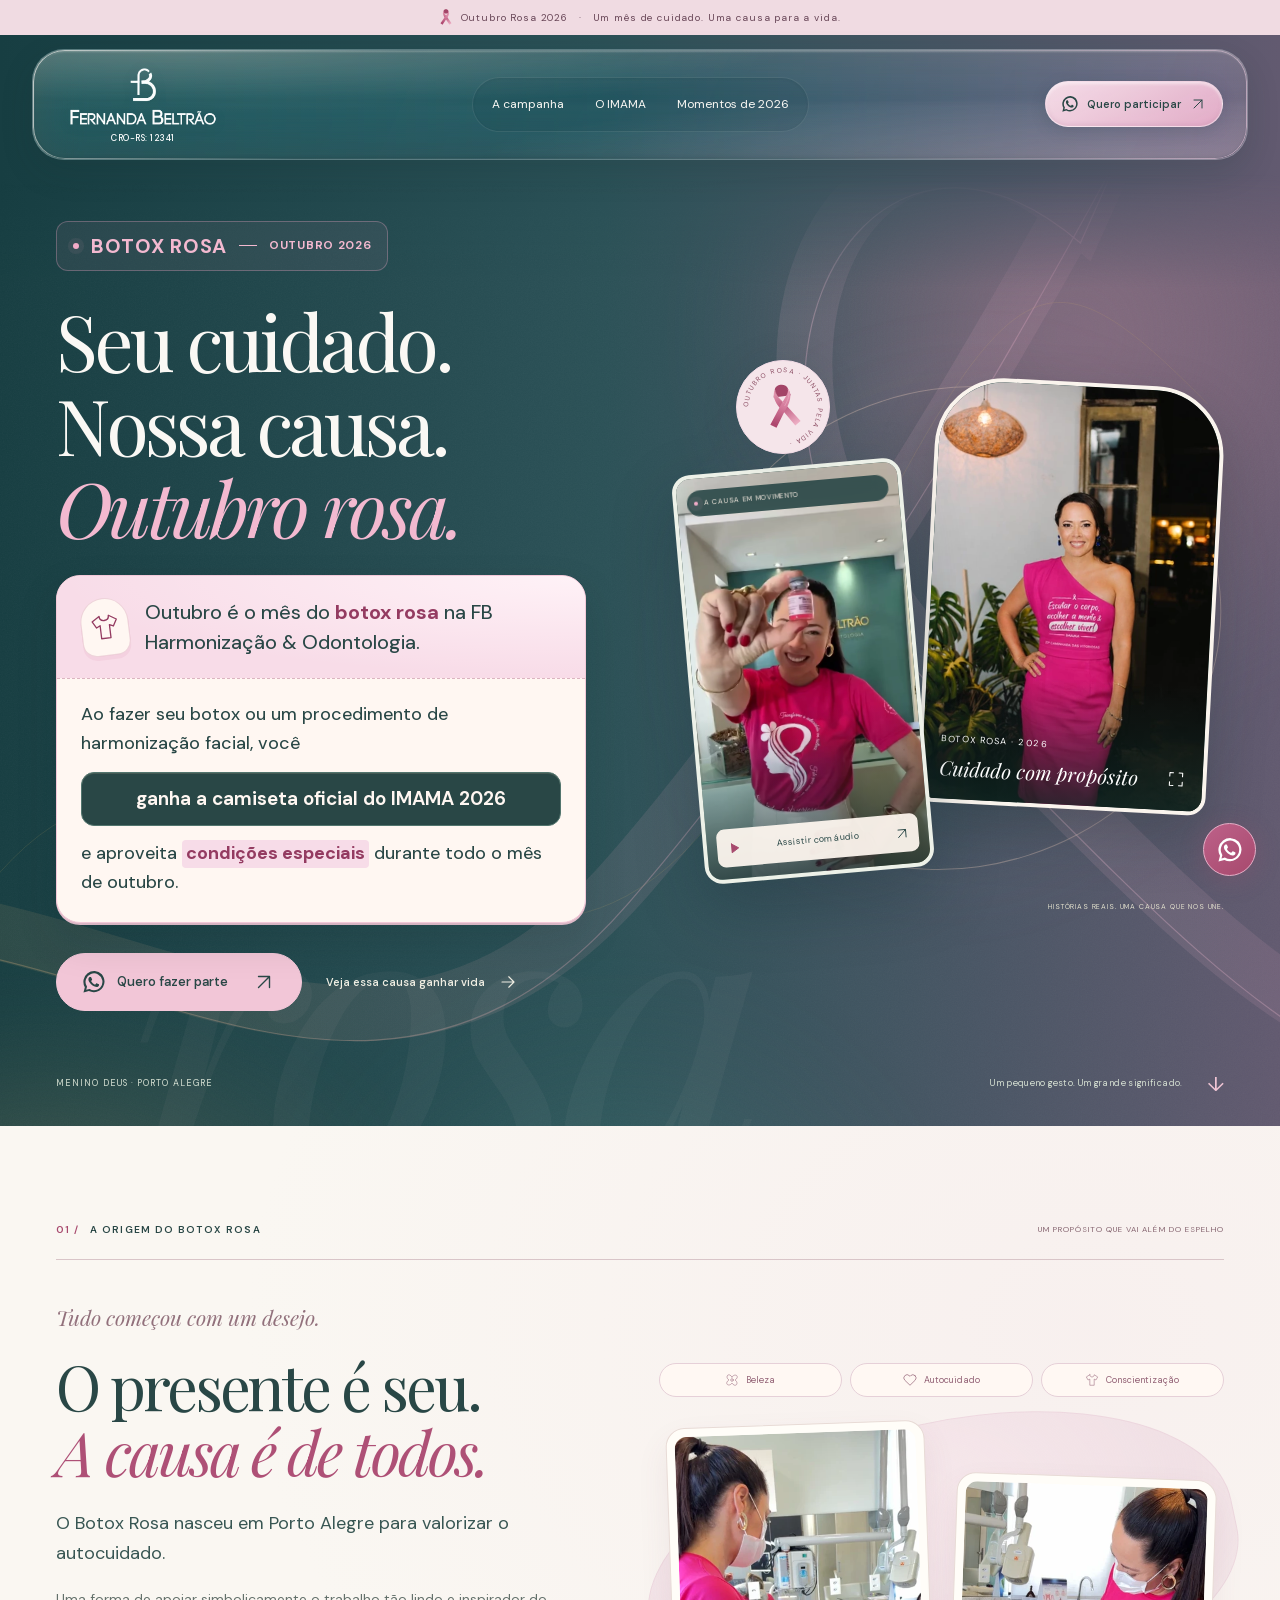
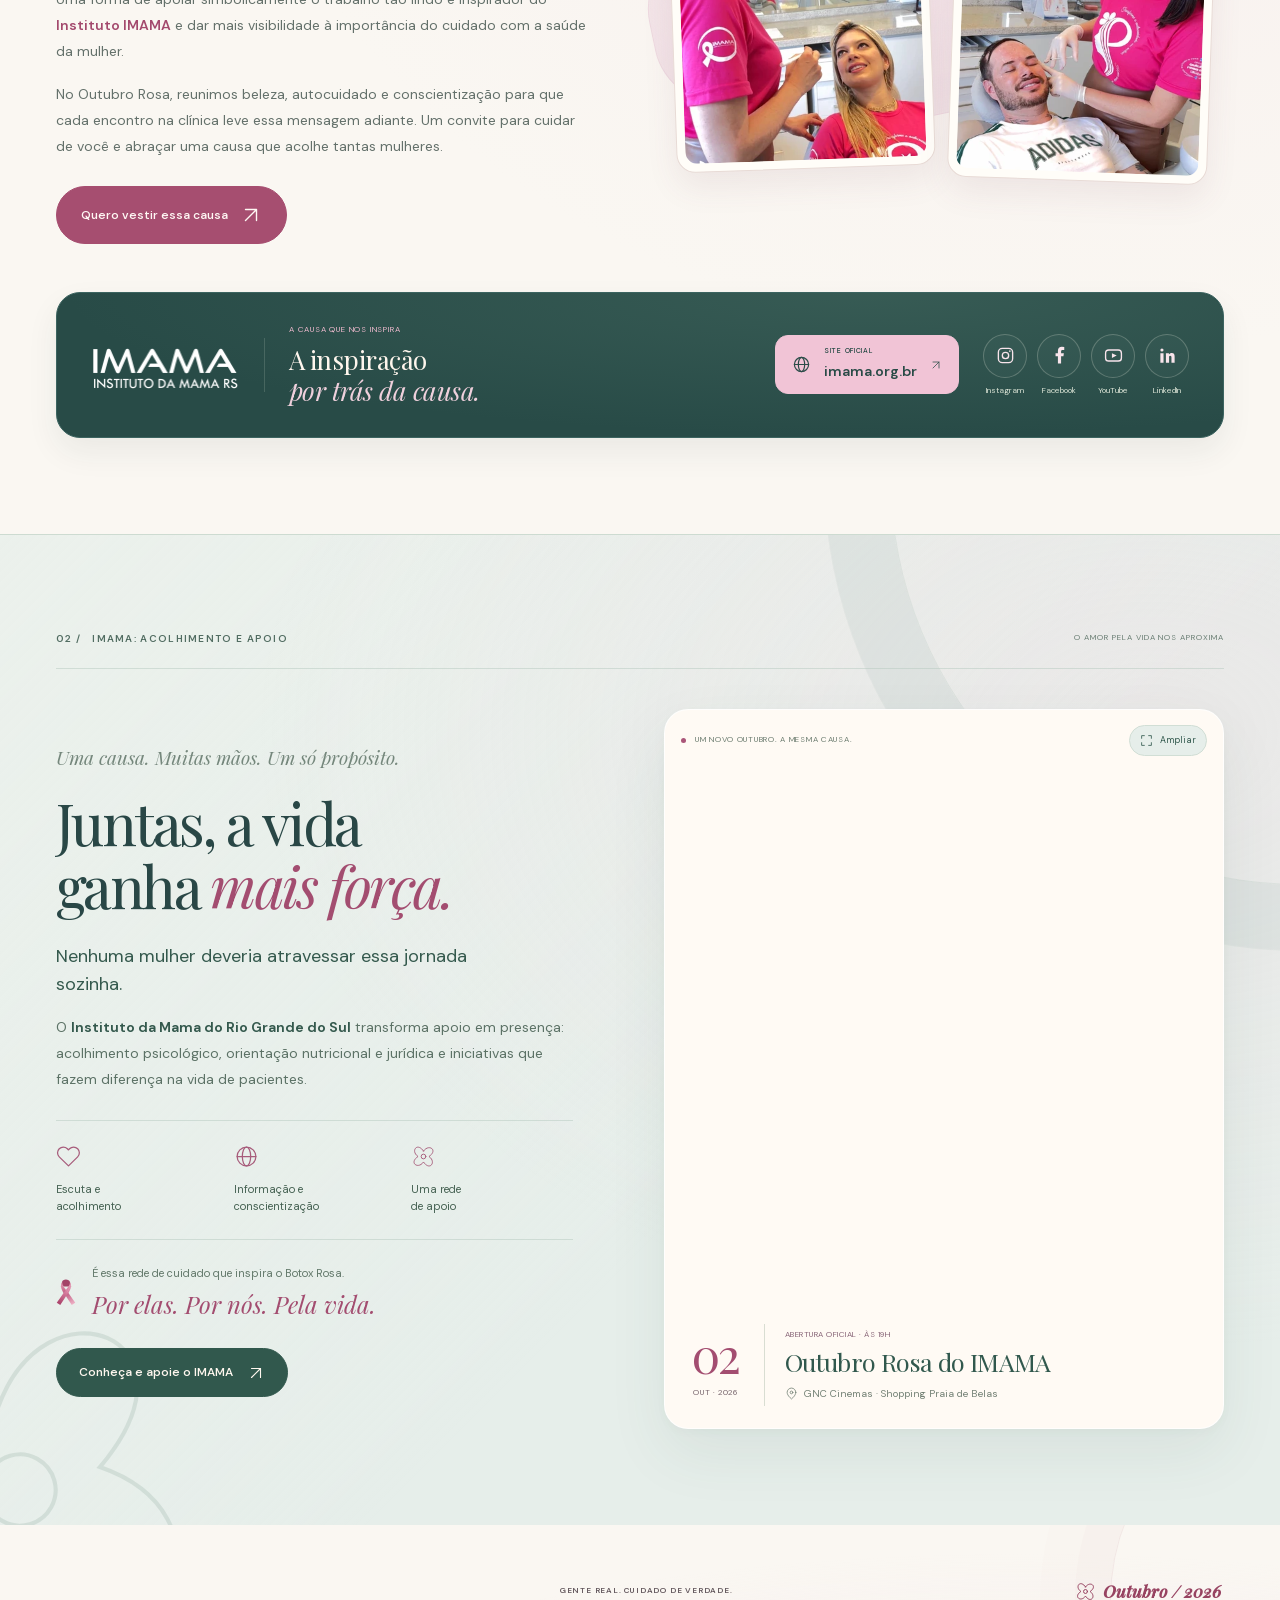
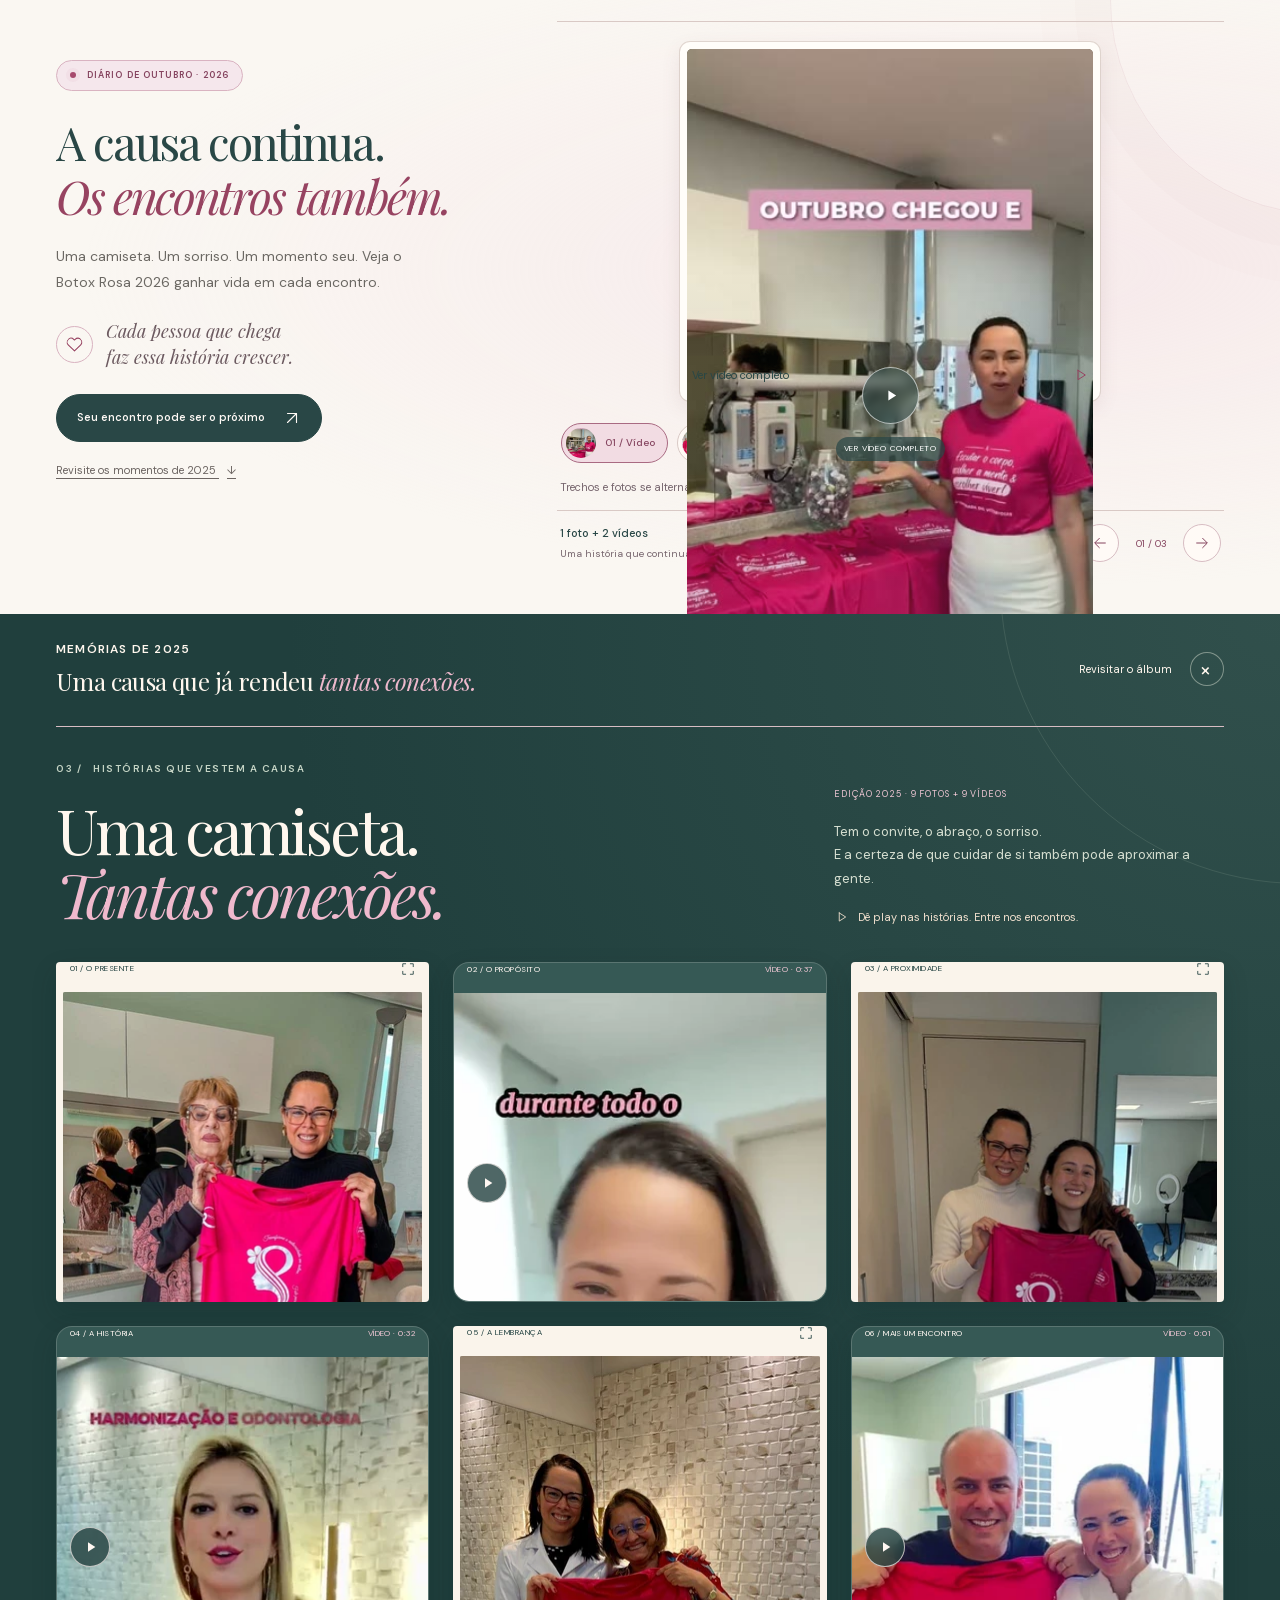
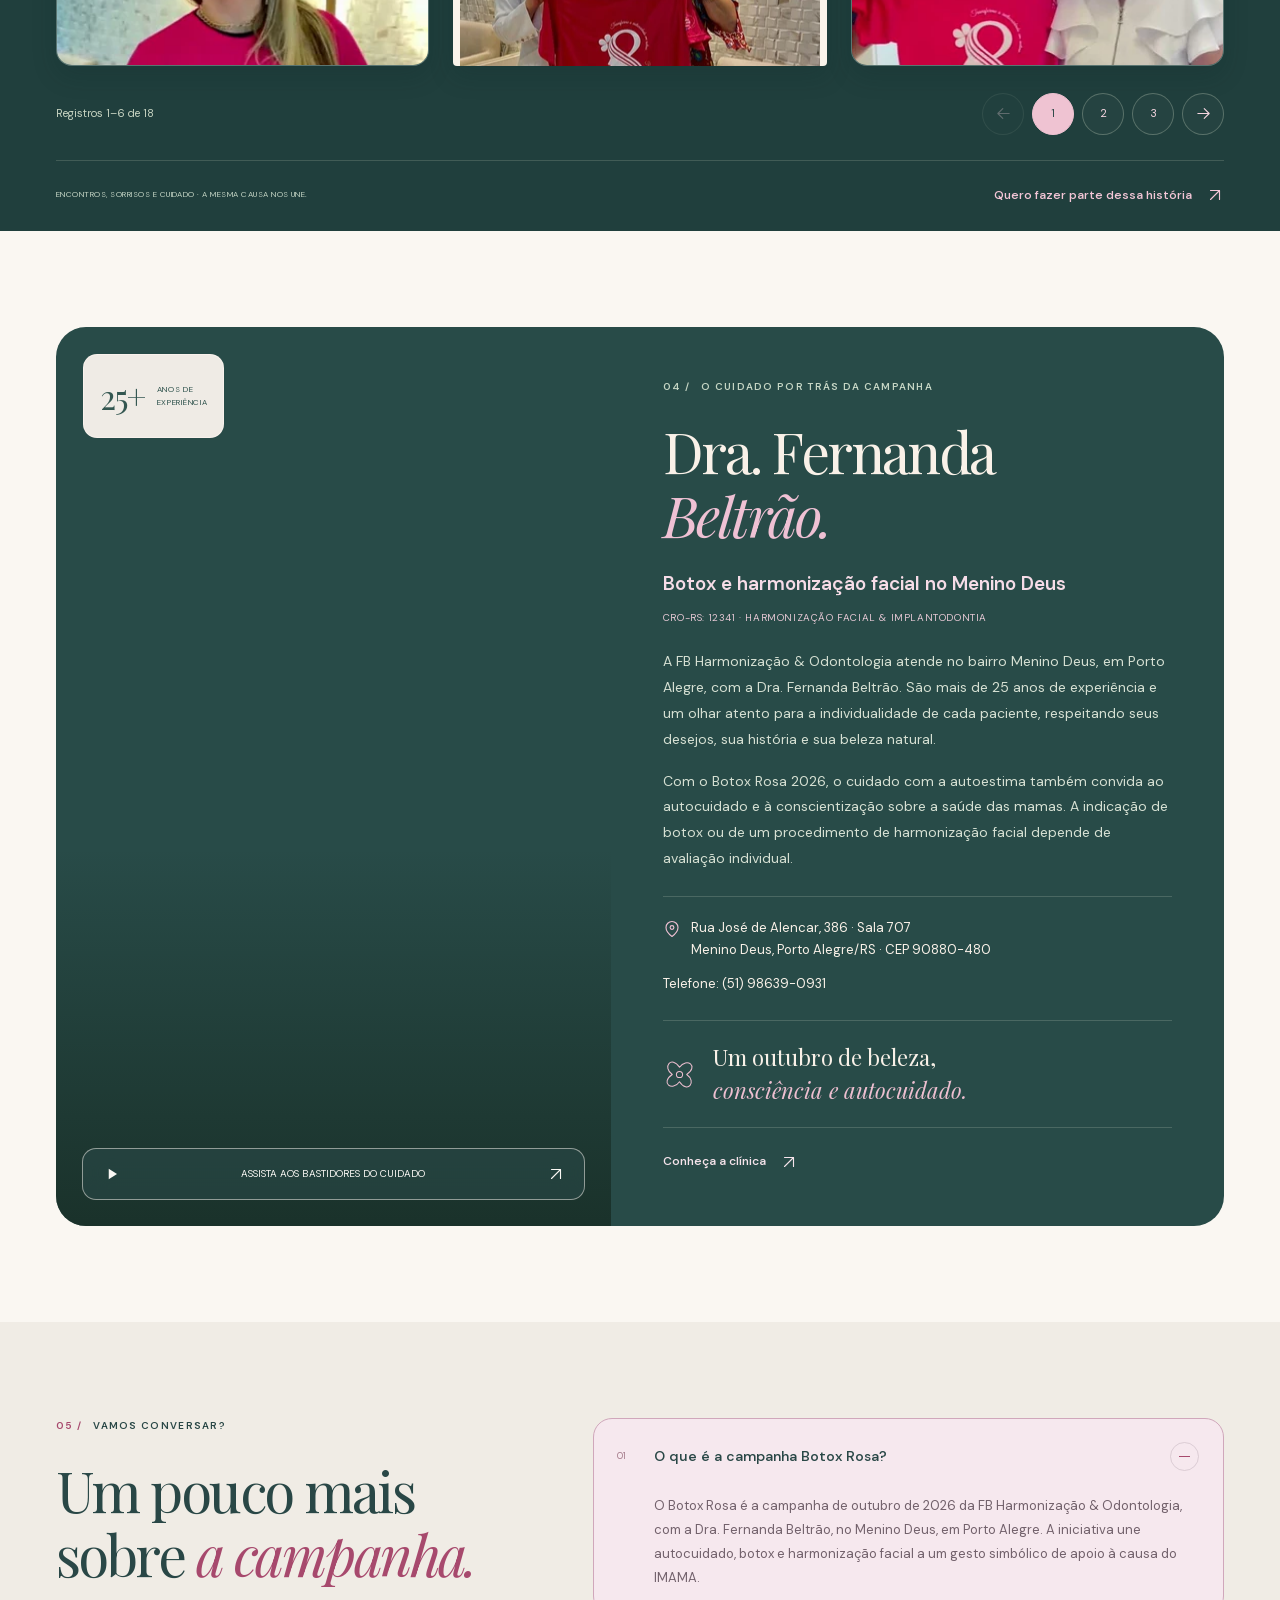
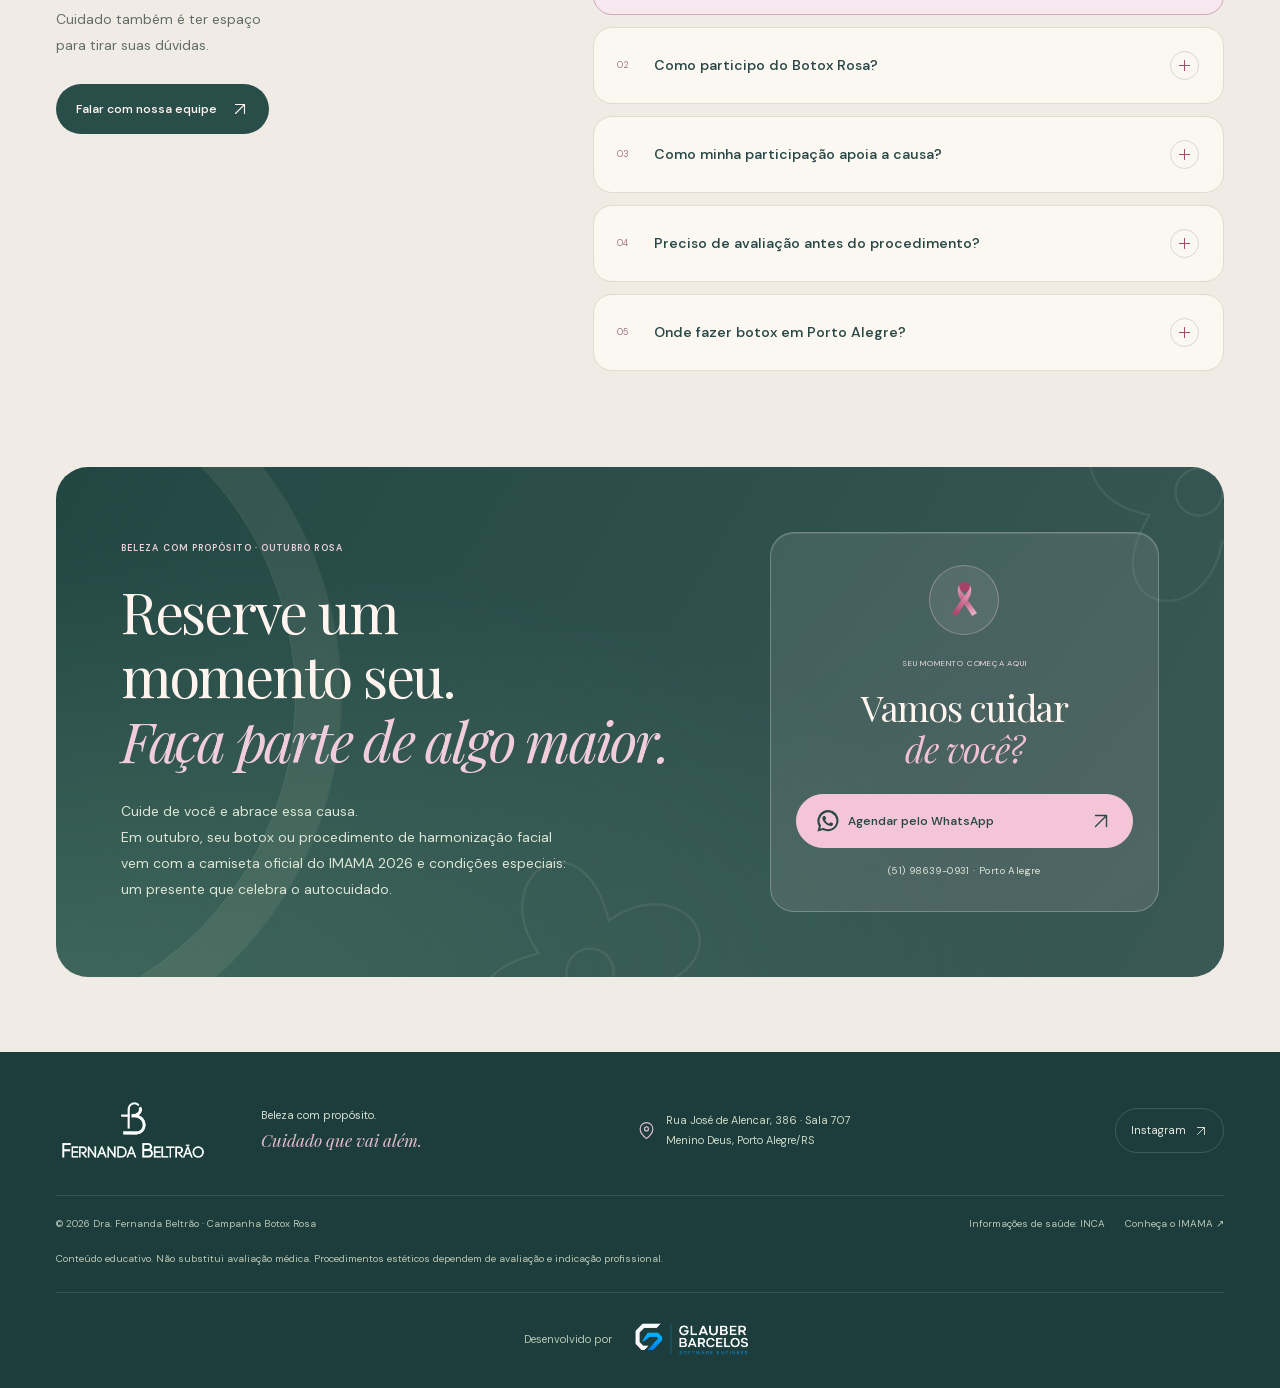
==== commit 5ea2855c: "Improve landing page loading and interaction performance" ====
--- a/botox-rosa/index.html
+++ b/botox-rosa/index.html
@@ -161,9 +161,10 @@
   }
   </script>
   <link rel="icon" type="image/svg+xml" href="assets/ribbon.svg">
-  <link rel="preconnect" href="https://fonts.googleapis.com">
-  <link rel="preconnect" href="https://fonts.gstatic.com" crossorigin>
-  <link href="https://fonts.googleapis.com/css2?family=DM+Sans:wght@400;450;500;550;600;650;700&family=Playfair+Display:ital,wght@0,400;0,500;0,600;1,400;1,500&display=swap" rel="stylesheet">
+  <link rel="preload" href="assets/fonts/dm-sans-latin.woff2" as="font" type="font/woff2" crossorigin>
+  <link rel="preload" href="assets/fonts/playfair-display-latin.woff2" as="font" type="font/woff2" crossorigin>
+  <link rel="preload" href="assets/fonts/playfair-display-italic-latin.woff2" as="font" type="font/woff2" crossorigin>
+  <link rel="stylesheet" href="assets/fonts.css">
   <link rel="stylesheet" href="assets/campaign.css">
   <link rel="stylesheet" href="assets/experience.css?v=offer-invitation">
 <link rel="stylesheet" href="assets/sections.css?v=local-seo">
@@ -174,8 +175,17 @@
   <script type="text/javascript">
     (function(c,l,a,r,i,t,y){
         c[a]=c[a]||function(){(c[a].q=c[a].q||[]).push(arguments)};
-        t=l.createElement(r);t.async=1;t.src="https://www.clarity.ms/tag/"+i;
-        y=l.getElementsByTagName(r)[0];y.parentNode.insertBefore(t,y);
+        function loadClarity(){
+          t=l.createElement(r);t.async=1;t.src="https://www.clarity.ms/tag/"+i;
+          y=l.getElementsByTagName(r)[0];y.parentNode.insertBefore(t,y);
+        }
+        // Queue campaign events immediately; download analytics after critical content.
+        function scheduleClarity(){
+          if(c.requestIdleCallback)c.requestIdleCallback(loadClarity,{timeout:2000});
+          else c.setTimeout(loadClarity,200);
+        }
+        if(l.readyState==="complete")scheduleClarity();
+        else c.addEventListener("load",scheduleClarity,{once:true});
     })(window, document, "clarity", "script", "yqwnjvqus9");
   </script>
 </head>
@@ -343,7 +353,7 @@
               <span class="diary-card-action">Ver vídeo completo <svg class="icon" aria-hidden="true"><use href="#icon-play"/></svg></span>
             </button>
             <button type="button" class="diary-card" data-media="assets/2026/fotos/img01.png" data-type="image" data-title="Botox Rosa 2026 · Registro 02" data-description="Um encontro de autocuidado na edição de 2026." data-track-video="campanha_2026_02" data-track-placement="campanha_2026" aria-label="Ampliar foto: Botox Rosa 2026 · Registro 02" hidden>
-              <span class="diary-visual"><img src="assets/2026/fotos/img01.png" alt="Registro da campanha Botox Rosa 2026 na clínica" loading="lazy" decoding="async"></span>
+              <span class="diary-visual"><img src="assets/optimized/images/campaign-2026-img01-640.webp" srcset="assets/optimized/images/campaign-2026-img01-360.webp 360w, assets/optimized/images/campaign-2026-img01-640.webp 640w, assets/optimized/images/campaign-2026-img01-948.webp 948w" sizes="(max-width: 760px) calc(100vw - 72px), 480px" width="948" height="1660" alt="Registro da campanha Botox Rosa 2026 na clínica" loading="lazy" decoding="async"></span>
               <span class="diary-card-action">Ampliar foto <svg class="icon" aria-hidden="true"><use href="#icon-expand"/></svg></span>
             </button>
             <button type="button" class="diary-card" data-media="assets/optimized/2026/videos/video2.mp4" data-type="video" data-poster="assets/optimized/2026/posters/video2.jpg" data-title="Botox Rosa 2026 · Registro 03" data-description="Um encontro de autocuidado na edição de 2026." data-track-video="campanha_2026_03" data-track-placement="campanha_2026" aria-label="Ver vídeo completo: Botox Rosa 2026 · Registro 03" hidden>
--- a/botox-rosa/assets/fonts.css
+++ b/botox-rosa/assets/fonts.css
@@ -0,0 +1,22 @@
+/* Original Google Fonts, redistributed under the licenses in assets/fonts. */
+@font-face {
+  font-family: 'DM Sans';
+  font-style: normal;
+  font-weight: 400 700;
+  font-display: swap;
+  src: url('fonts/dm-sans-latin.woff2') format('woff2');
+}
+@font-face {
+  font-family: 'Playfair Display';
+  font-style: normal;
+  font-weight: 400 600;
+  font-display: swap;
+  src: url('fonts/playfair-display-latin.woff2') format('woff2');
+}
+@font-face {
+  font-family: 'Playfair Display';
+  font-style: italic;
+  font-weight: 400 500;
+  font-display: swap;
+  src: url('fonts/playfair-display-italic-latin.woff2') format('woff2');
+}
--- a/botox-rosa/assets/campaign.css
+++ b/botox-rosa/assets/campaign.css
@@ -220,7 +220,7 @@
 .floating-whatsapp:hover { transform: translateY(-3px); background: linear-gradient(145deg,#ad4d76,#91385c); box-shadow: 0 7px 28px #a7496d55; }
 .floating-label { position: absolute; right: 64px; background: #fff1f6; color: #82415f; border: 1px solid #e9bfce; font-size: 10px; padding: 8px 14px; white-space: nowrap; border-radius: 4px; opacity: 0; pointer-events: none; transform: translateX(5px); transition: opacity .3s, transform .3s; }
 .floating-whatsapp:hover .floating-label, .floating-whatsapp:focus-visible .floating-label { opacity: 1; transform: translateX(0); }
-.hero-enter { animation: hero-in 1s var(--ease) both; }
+.hero-enter { opacity: 1; }
 .hero-copy h1 { animation-delay: .1s; }
 .hero-description { animation-delay: .2s; }
 .hero-actions { animation-delay: .3s; }
--- a/botox-rosa/assets/experience.css
+++ b/botox-rosa/assets/experience.css
@@ -99,7 +99,7 @@
 .collage-caption { position: absolute; left: 10px; bottom: 10px; font-size: 7px; letter-spacing: .12em; color: #dfddcb; }
 .media-dialog { width: min(840px,calc(100% - 40px)); max-height: calc(100dvh - 40px); padding: 0; background: #faf5ef; color: var(--ink); border: 0; border-radius: 14px; overflow: auto; box-shadow: 0 28px 150px #091e2980; }
 .media-dialog[open] { display: grid; grid-template-columns: minmax(0,1fr) minmax(0,.8fr); align-items: center; animation: dialog-in .35s var(--ease); }
-.media-dialog::backdrop { background: #102b2adc; backdrop-filter: blur(10px); -webkit-backdrop-filter: blur(10px); }
+.media-dialog::backdrop { background: #102b2adc; }
 .dialog-media { background: #102724; min-height: 400px; display: grid; place-items: center; }
 .dialog-media img, .dialog-media video { width: 100%; max-height: calc(100dvh - 40px); object-fit: contain; display: block; }
 .dialog-caption { padding: 60px 30px 40px; }
@@ -170,7 +170,9 @@
   .site-header .header-cta { display: none; }
   .site-header .menu-toggle { width: 38px; height: 38px; flex: none; align-items: center; border-radius: 50%; background: #fffaf613; border: 1px solid #fff8f528; box-shadow: inset 0 1px 1px #fffaf62e; }
   .site-header .menu-toggle span { width: 17px; }
-  .hero-glow { filter: blur(32px); }
+  /* Soft gradients preserve the atmosphere without repainting large blur layers. */
+  .hero-glow { filter: none; animation: none; will-change: auto; }
+  .site-header .header-inner, .site-header.scrolled .header-inner, .site-header .mobile-nav { backdrop-filter: none; -webkit-backdrop-filter: none; background-color: #294746f5; }
   .hero-glow-rose { width: 480px; height: 660px; right: -65%; top: 14%; }
   .hero-glow-gold { width: 480px; height: 440px; left: -55%; bottom: -9%; }
   .hero-glow-green { width: 480px; height: 600px; left: -45%; bottom: 11%; }
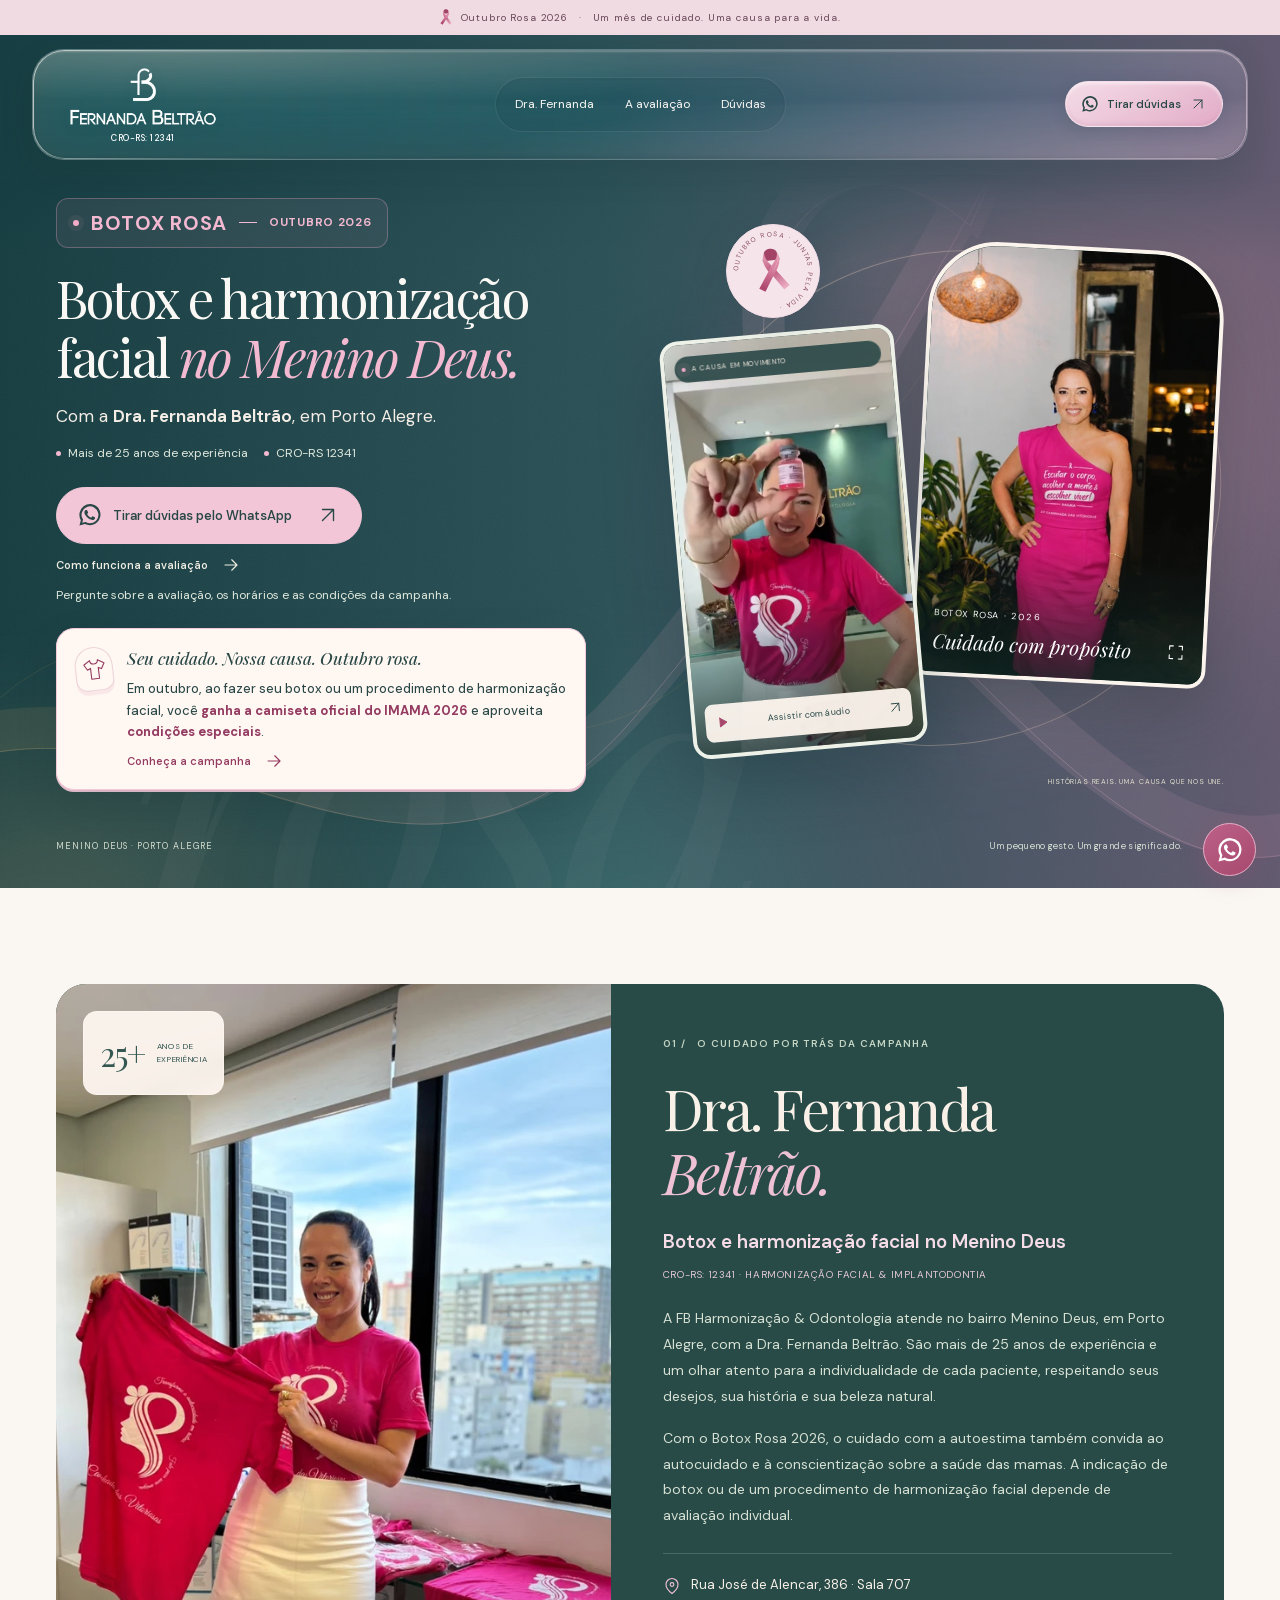
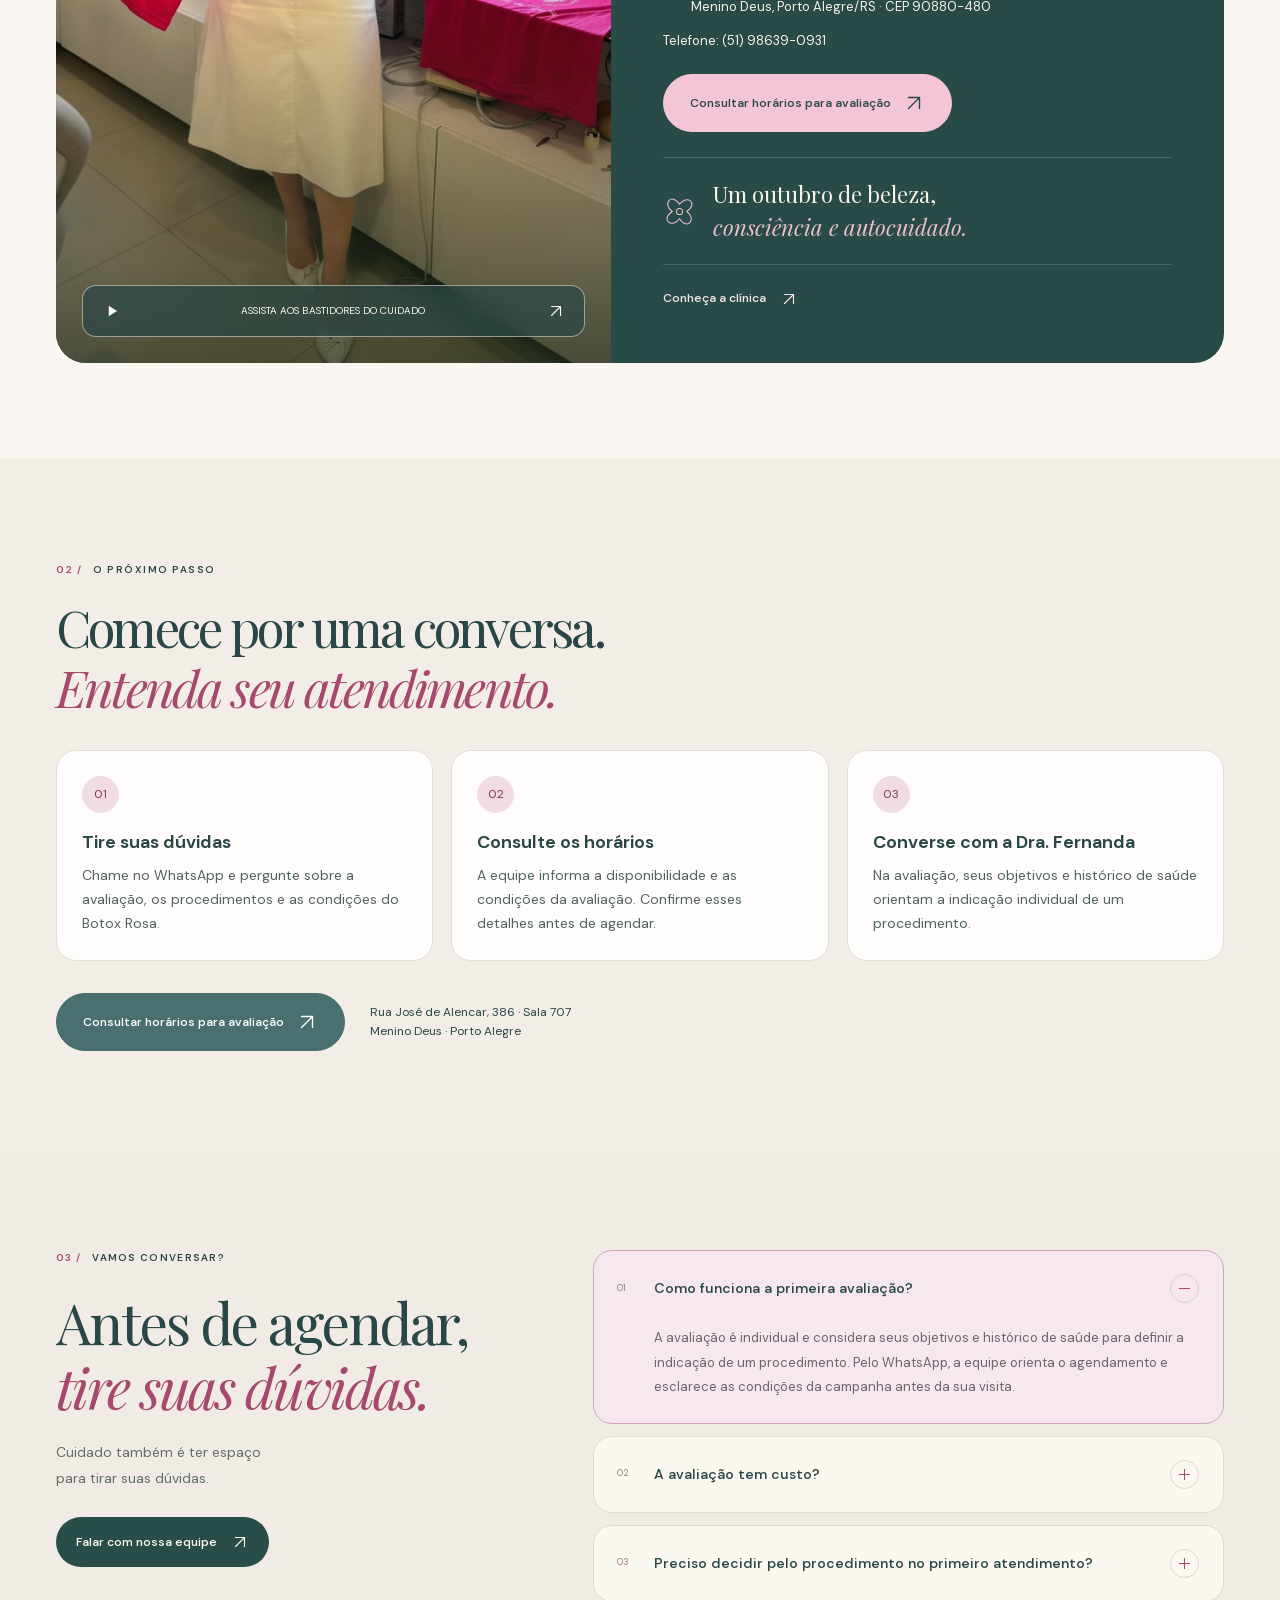
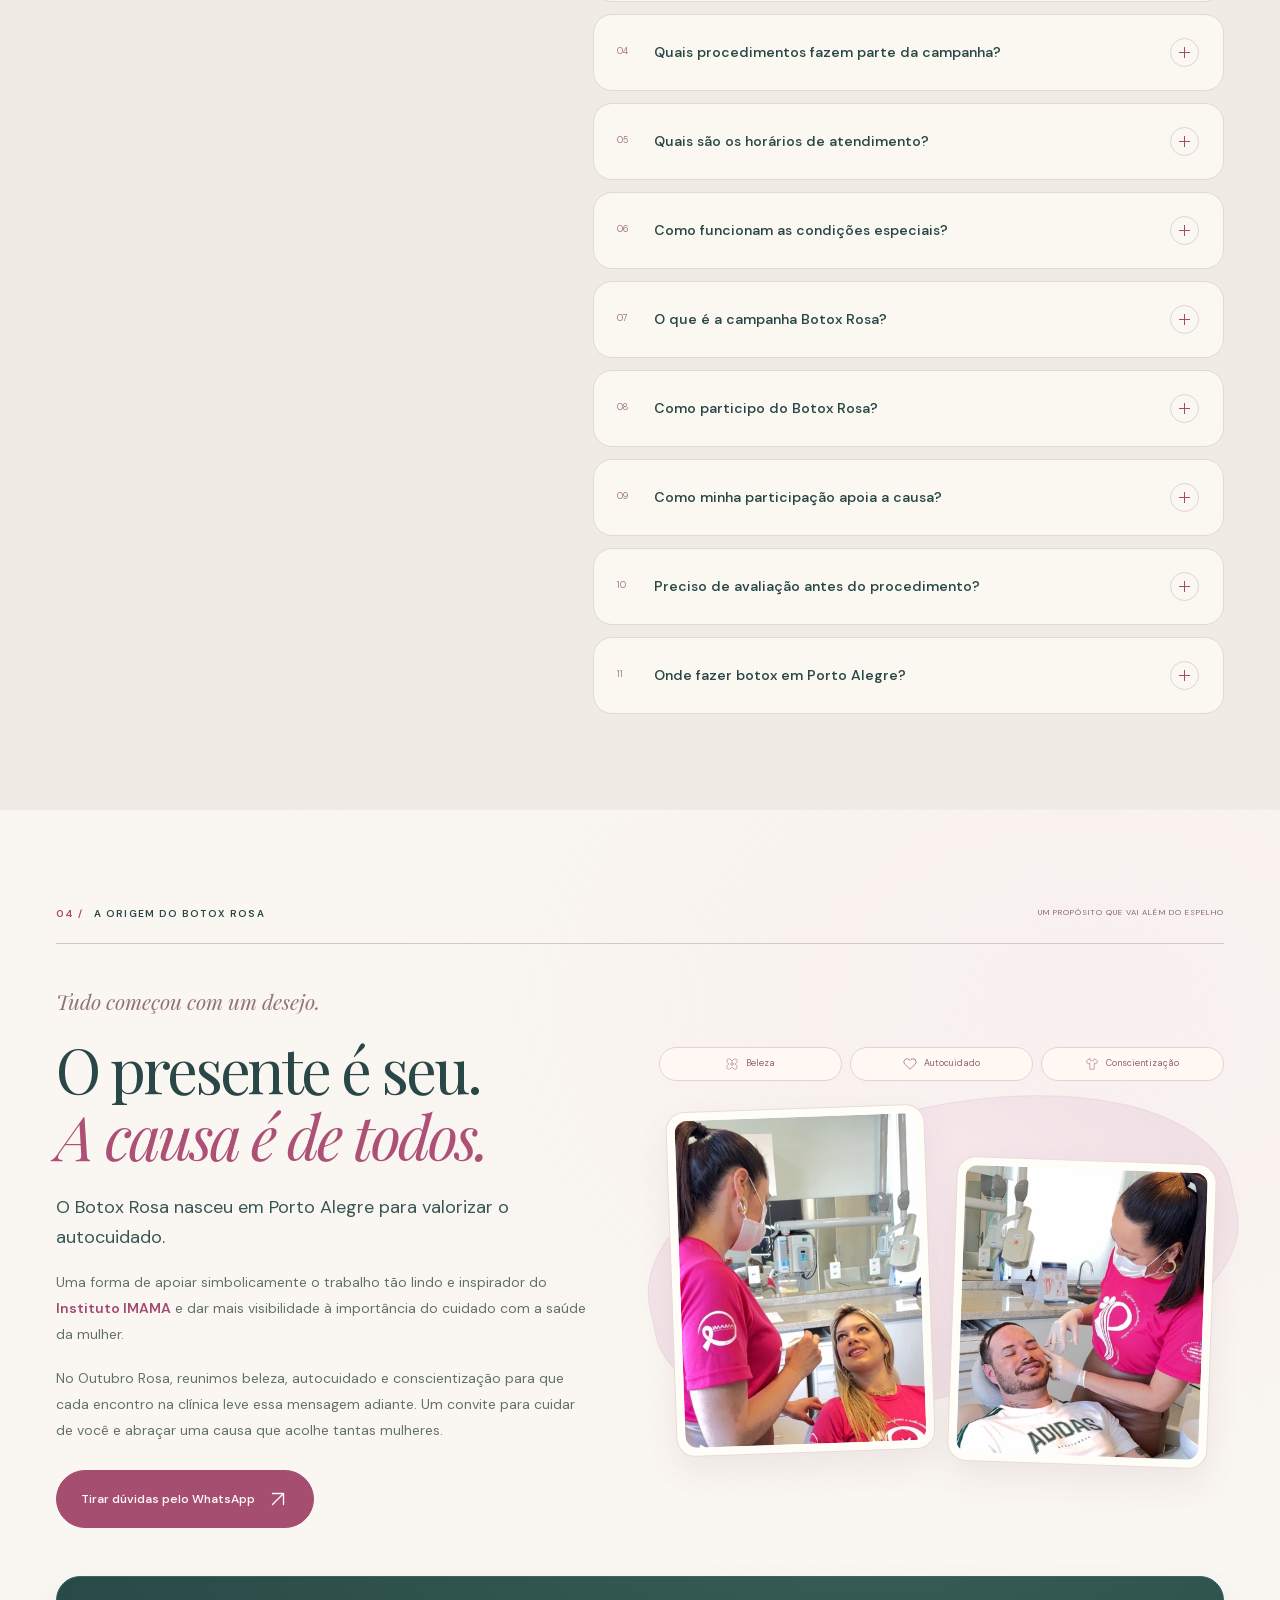
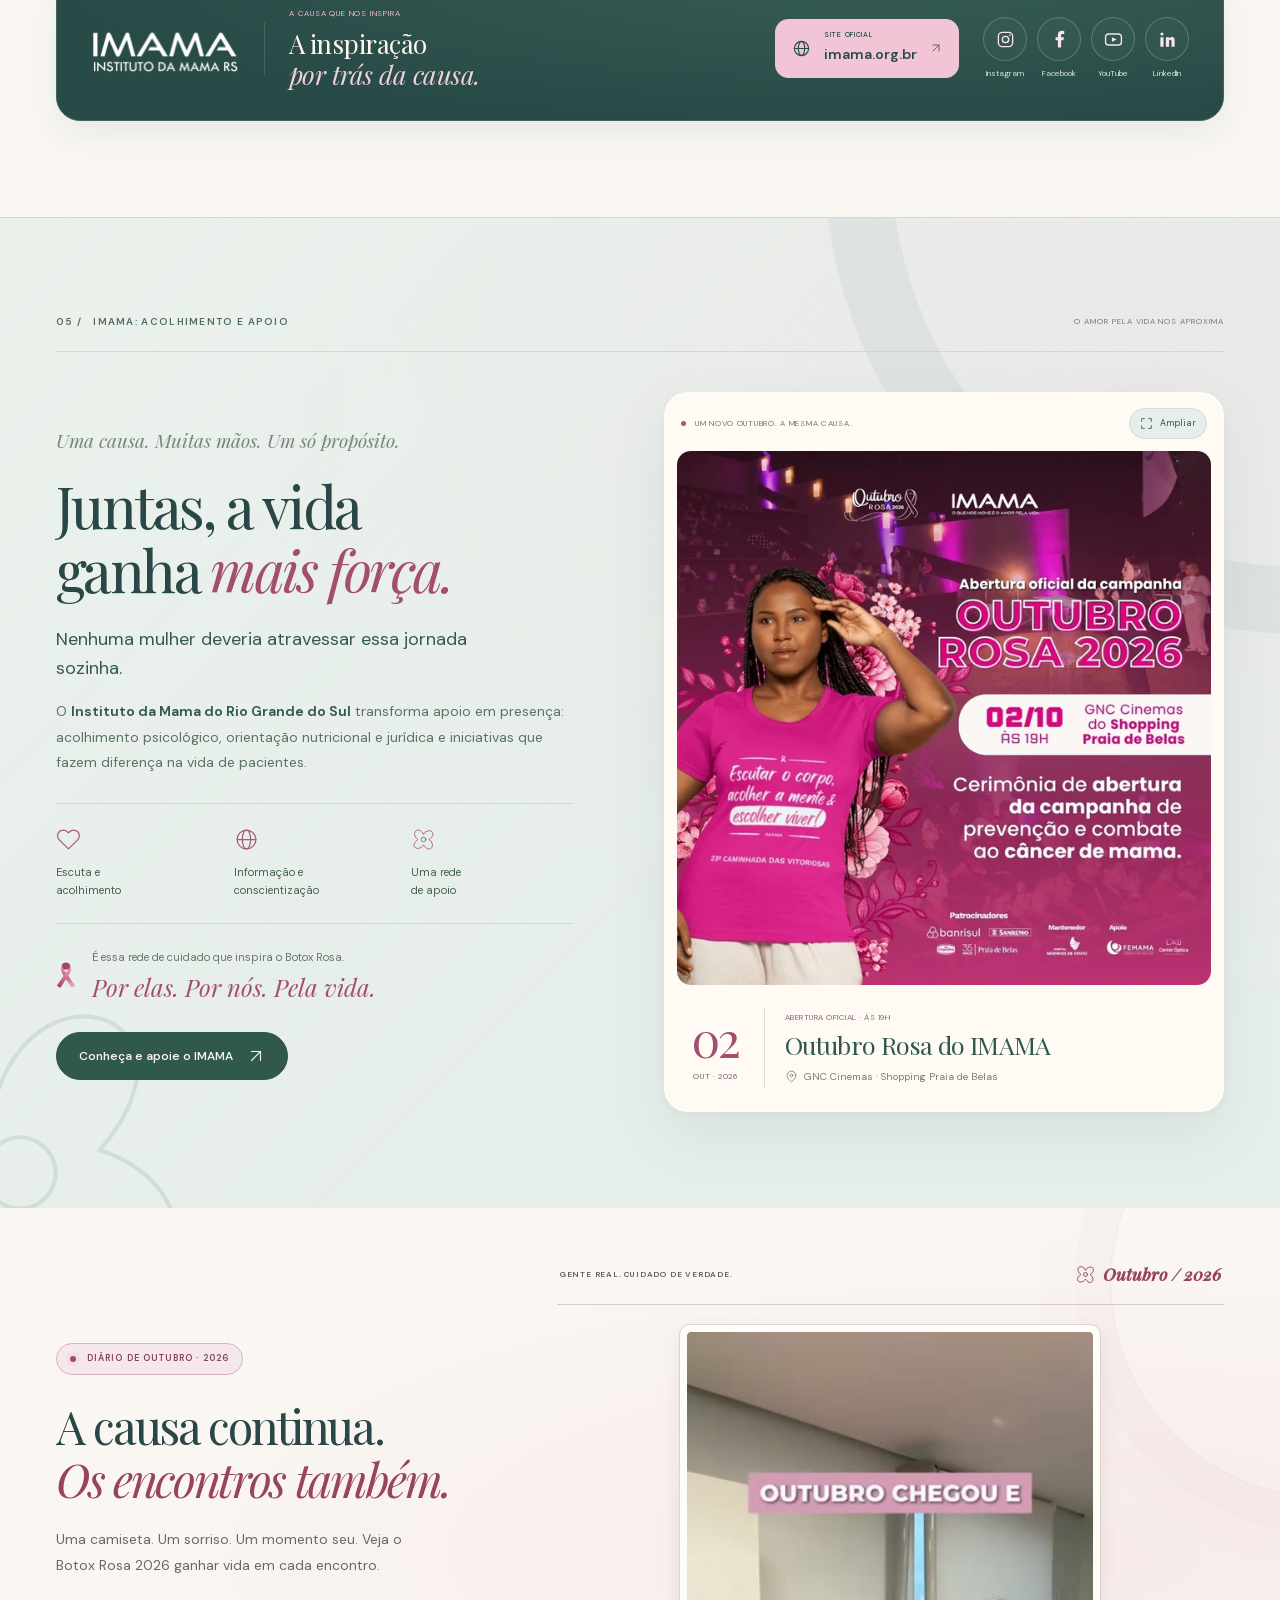
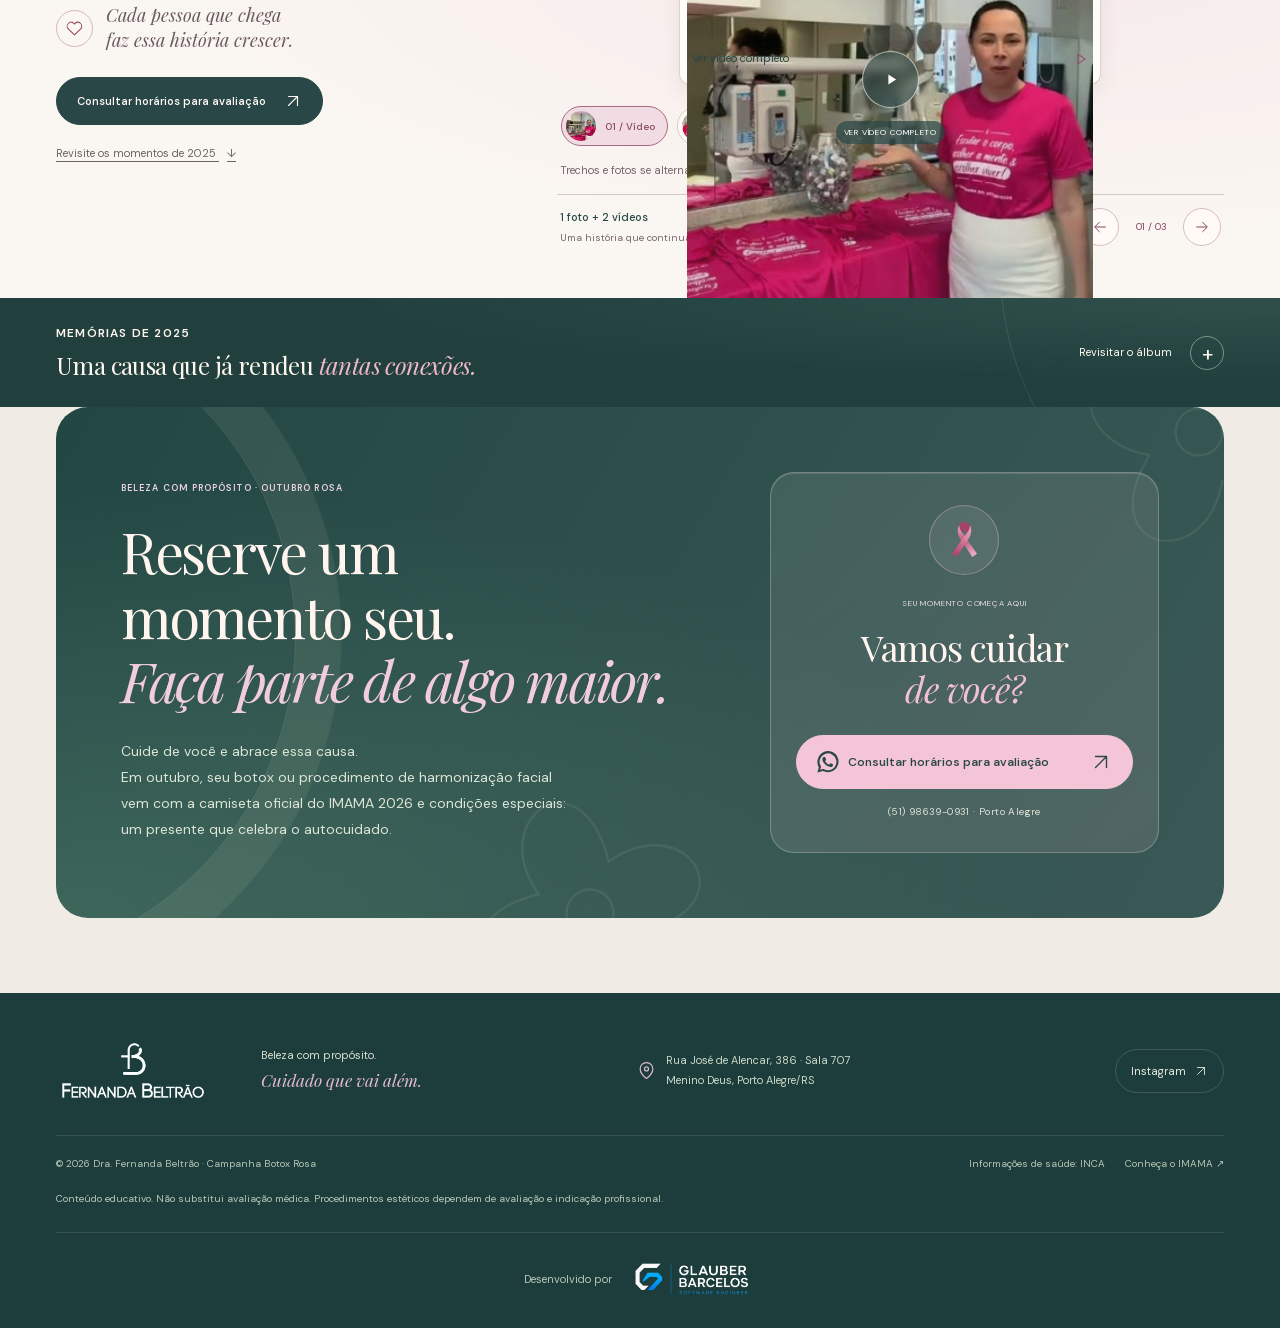
==== commit f9e14c78: "Melhora clareza da LP e contato pelo WhatsApp" ====
--- a/botox-rosa/index.html
+++ b/botox-rosa/index.html
@@ -48,7 +48,7 @@
         "name": "Botox Rosa em Porto Alegre | Botox no Menino Deus",
         "description": "Botox Rosa 2026: botox e harmonização facial no Menino Deus, Porto Alegre, com a Dra. Fernanda Beltrão. Camiseta IMAMA e condições especiais em outubro.",
         "inLanguage": "pt-BR",
-        "dateModified": "2026-10-01",
+        "dateModified": "2026-10-03",
         "isPartOf": {
           "@id": "https://fernandabeltrao.com.br/#website"
         },
@@ -169,6 +169,7 @@
   <link rel="stylesheet" href="assets/experience.css?v=offer-invitation">
 <link rel="stylesheet" href="assets/sections.css?v=local-seo">
 <link rel="stylesheet" href="assets/campaign-2026.css">
+  <link rel="stylesheet" href="assets/conversion.css">
   <script src="assets/clarity-tracking.js" defer></script>
   <script src="assets/campaign.js" defer></script>
   <title>Botox Rosa em Porto Alegre | Botox no Menino Deus</title>
@@ -214,19 +215,19 @@
     <div class="container header-inner">
       <a class="brand" href="../" aria-label="Site da Dra. Fernanda Beltrão, CRO-RS 12341"><img src="assets/optimized/images/logo1-556.webp" width="556" height="233" alt="Fernanda Beltrão" decoding="async"><span class="brand-registration">CRO-RS: 12341</span></a>
       <nav class="desktop-nav" aria-label="Navegação principal">
-        <a href="#campanha">A campanha</a><a href="#imama">O IMAMA</a><a href="#campanha-2026">Momentos de 2026</a>
+        <a href="#dra-fernanda">Dra. Fernanda</a><a href="#avaliacao">A avaliação</a><a href="#duvidas">Dúvidas</a>
       </nav>
-      <a class="button button-small header-cta" data-whatsapp data-track-cta="cabecalho" href="https://wa.me/5551986390931?text=Ol%C3%A1!%20Quero%20saber%20mais%20sobre%20a%20campanha%20Botox%20Rosa%20e%20agendar%20uma%20avalia%C3%A7%C3%A3o." target="_blank" rel="noopener noreferrer"><svg class="icon whatsapp-icon" aria-hidden="true"><use href="#icon-whatsapp"/></svg><span>Quero participar</span><svg class="icon"><use href="#icon-arrow-up"/></svg></a>
+      <a class="button button-small header-cta" data-whatsapp data-track-intent="duvidas" data-track-cta="cabecalho" href="https://wa.me/5551986390931?text=Ol%C3%A1%21%20Vi%20a%20campanha%20Botox%20Rosa%20e%20gostaria%20de%20entender%20como%20funciona%20a%20avalia%C3%A7%C3%A3o." target="_blank" rel="noopener noreferrer"><svg class="icon whatsapp-icon" aria-hidden="true"><use href="#icon-whatsapp"/></svg><span>Tirar dúvidas</span><svg class="icon"><use href="#icon-arrow-up"/></svg></a>
       <button class="menu-toggle" aria-label="Abrir menu" aria-expanded="false" aria-controls="mobile-nav"><span></span><span></span></button>
     </div>
     <nav class="mobile-nav" id="mobile-nav" aria-label="Navegação no celular" hidden>
-      <a href="#campanha">A campanha <span>01</span></a><a href="#imama">O IMAMA <span>02</span></a><a href="#campanha-2026">Momentos de 2026 <span>2026</span></a><a href="#momentos">Álbum de 2025 <span>03</span></a><a href="#duvidas">Dúvidas <span>05</span></a>
-      <a data-whatsapp data-track-cta="menu_mobile" href="https://wa.me/5551986390931?text=Ol%C3%A1!%20Quero%20participar%20da%20campanha%20Botox%20Rosa." target="_blank" rel="noopener noreferrer">Participar pelo WhatsApp <svg class="icon"><use href="#icon-arrow-up"/></svg></a>
+      <a href="#dra-fernanda">Dra. Fernanda <span>01</span></a><a href="#avaliacao">A avaliação <span>02</span></a><a href="#duvidas">Dúvidas <span>03</span></a><a href="#campanha">A campanha <span>04</span></a><a href="#imama">O IMAMA <span>05</span></a><a href="#campanha-2026">Momentos de 2026 <span>2026</span></a><a href="#momentos">Álbum de 2025 <span>06</span></a>
+      <a data-whatsapp data-track-intent="duvidas" data-track-cta="menu_mobile" href="https://wa.me/5551986390931?text=Ol%C3%A1%21%20Vi%20a%20campanha%20Botox%20Rosa%20e%20gostaria%20de%20entender%20como%20funciona%20a%20avalia%C3%A7%C3%A3o." target="_blank" rel="noopener noreferrer">Tirar dúvidas pelo WhatsApp <svg class="icon"><use href="#icon-arrow-up"/></svg></a>
     </nav>
   </header>
 
   <main id="conteudo">
-    <section class="hero hero-cinema" aria-labelledby="hero-title">
+    <section class="hero hero-cinema hero-conversion" aria-labelledby="hero-title">
       <div class="hero-atmosphere" aria-hidden="true"><span class="hero-glow hero-glow-rose"></span><span class="hero-glow hero-glow-gold"></span><span class="hero-glow hero-glow-green"></span></div>
       <svg class="hero-silk" viewBox="0 0 1440 800" preserveAspectRatio="xMidYMid slice" aria-hidden="true"><defs><linearGradient id="silk-color" x1="100" y1="650" x2="1250" y2="100" gradientUnits="userSpaceOnUse"><stop stop-color="#caa86c"/><stop offset=".42" stop-color="#e4abbe"/><stop offset=".72" stop-color="#f1bfd3"/><stop offset="1" stop-color="#c88aa9"/></linearGradient></defs><path class="silk-band" d="M-160 690C170 460 440 900 710 590S1200-210 1090 35C900-130 735 180 985 430S1380 860 1590 650"/><path class="silk-edge" d="M-160 713C170 483 440 923 710 613S1200-187 1090 58C900-107 735 203 985 453S1380 883 1590 673"/></svg>
       <span class="hero-watermark" aria-hidden="true">rosa</span>
@@ -234,17 +235,17 @@
       <div class="container hero-grid">
         <div class="hero-copy">
           <p class="eyebrow hero-campaign-badge hero-enter"><span class="live-dot" aria-hidden="true"></span><strong>BOTOX ROSA</strong><span class="eyebrow-divider" aria-hidden="true"></span><span class="campaign-date">OUTUBRO 2026</span></p>
-          <h1 id="hero-title" class="hero-enter">Seu cuidado.<br>Nossa causa.<br><em>Outubro rosa.</em></h1>
+          <h1 id="hero-title" class="hero-enter" data-track-section="abertura">Botox e harmonização facial <em>no Menino Deus.</em></h1>
+          <p class="hero-professional hero-enter">Com a <strong>Dra. Fernanda Beltrão</strong>, em Porto Alegre.</p>
+          <ul class="hero-trust hero-enter" aria-label="Informações da profissional"><li>Mais de 25 anos de experiência</li><li>CRO-RS 12341</li></ul>
+          <div class="hero-actions hero-enter">
+            <a class="button" data-whatsapp data-track-intent="duvidas" data-track-cta="hero" href="https://wa.me/5551986390931?text=Ol%C3%A1%21%20Vi%20a%20campanha%20Botox%20Rosa%20e%20gostaria%20de%20entender%20como%20funciona%20a%20avalia%C3%A7%C3%A3o." target="_blank" rel="noopener noreferrer"><svg class="icon whatsapp-icon" aria-hidden="true"><use href="#icon-whatsapp"/></svg> Tirar dúvidas pelo WhatsApp <svg class="icon button-arrow" aria-hidden="true"><use href="#icon-arrow-up"/></svg></a>
+            <a class="text-link" href="#avaliacao">Como funciona a avaliação <svg class="icon" aria-hidden="true"><use href="#icon-arrow"/></svg></a>
+          </div>
+          <p class="hero-contact-note hero-enter">Pergunte sobre a avaliação, os horários e as condições da campanha.</p>
           <div class="hero-description hero-offer hero-enter">
-            <div class="hero-offer-heading">
-              <span class="hero-offer-icon" aria-hidden="true"><svg class="icon"><use href="#icon-shirt"/></svg></span>
-              <p class="hero-offer-intro">Outubro é o mês do <strong>botox rosa</strong> na FB Harmonização &amp; Odontologia.</p>
-            </div>
-            <p class="hero-offer-details">Ao fazer seu botox ou um procedimento de harmonização facial, você <strong class="hero-offer-gift">ganha a camiseta oficial do IMAMA 2026</strong> e aproveita <strong class="hero-offer-benefit">condições especiais</strong> durante todo o mês de outubro.</p>
-          </div>
-          <div class="hero-actions hero-enter">
-            <a class="button" data-whatsapp data-track-cta="hero" href="https://wa.me/5551986390931?text=Ol%C3%A1!%20Quero%20saber%20mais%20sobre%20a%20campanha%20Botox%20Rosa%20e%20agendar%20uma%20avalia%C3%A7%C3%A3o." target="_blank" rel="noopener noreferrer"><svg class="icon whatsapp-icon"><use href="#icon-whatsapp"/></svg> Quero fazer parte <svg class="icon button-arrow"><use href="#icon-arrow-up"/></svg></a>
-            <a class="text-link" href="#campanha-2026">Veja essa causa ganhar vida <svg class="icon"><use href="#icon-arrow"/></svg></a>
+            <span class="hero-offer-icon" aria-hidden="true"><svg class="icon"><use href="#icon-shirt"/></svg></span>
+            <div><p class="hero-offer-motto">Seu cuidado. Nossa causa. Outubro rosa.</p><p>Em outubro, ao fazer seu botox ou um procedimento de harmonização facial, você <strong>ganha a camiseta oficial do IMAMA 2026</strong> e aproveita <strong>condições especiais</strong>.</p><a class="text-link" href="#campanha">Conheça a campanha <svg class="icon" aria-hidden="true"><use href="#icon-arrow"/></svg></a></div>
           </div>
         </div>
         <div class="cinema-collage cinema-photo-led hero-enter" aria-label="Dra. Fernanda em destaque e cenas reais da campanha">
@@ -260,9 +261,61 @@
       <div class="container hero-bottom"><span>MENINO DEUS · PORTO ALEGRE</span><a href="#campanha">Um pequeno gesto. Um grande significado. <span class="scroll-arrow">↓</span></a></div>
     </section>
 
+    <section id="dra-fernanda" class="section doctor-section" aria-labelledby="doctor-title">
+      <div class="container doctor-grid">
+        <div class="doctor-photo reveal">
+          <img src="assets/optimized/images/whatsapp-image-2026-09-30-at-14-52-45-640.webp" alt="Dra. Fernanda Beltrão com a camiseta do IMAMA na edição anterior da campanha" width="900" height="1600" loading="lazy" srcset="assets/optimized/images/whatsapp-image-2026-09-30-at-14-52-45-360.webp 360w, assets/optimized/images/whatsapp-image-2026-09-30-at-14-52-45-640.webp 640w, assets/optimized/images/whatsapp-image-2026-09-30-at-14-52-45-900.webp 900w" sizes="(max-width: 760px) calc(100vw - 48px), 520px" decoding="async">
+          <span class="doctor-experience"><strong>25+</strong><span>ANOS DE<br> EXPERIÊNCIA</span></span>
+          <button class="doctor-watch" data-media="assets/optimized/videos/gesto.mp4" data-track-video="tecnica" data-track-placement="profissional" data-poster="assets/optimized/images/gesto-poster-540.webp" data-title="Técnica e cuidado, de perto" data-description="Bastidores de um atendimento da Dra. Fernanda durante a edição anterior do Botox Rosa."><svg class="icon"><use href="#icon-play"/></svg><span>ASSISTA AOS BASTIDORES DO CUIDADO</span><svg class="icon"><use href="#icon-arrow-up"/></svg></button>
+        </div>
+        <div class="doctor-copy reveal">
+          <p class="eyebrow"><span class="section-index">01 /</span> O CUIDADO POR TRÁS DA CAMPANHA</p>
+          <h2 id="doctor-title" data-track-section="profissional">Dra. Fernanda<br> <em>Beltrão.</em></h2>
+          <h3 class="doctor-service-title">Botox e harmonização facial no Menino Deus</h3>
+          <p class="doctor-specialty">CRO-RS: 12341 · HARMONIZAÇÃO FACIAL &amp; IMPLANTODONTIA</p>
+          <p>A FB Harmonização &amp; Odontologia atende no bairro Menino Deus, em Porto Alegre, com a Dra. Fernanda Beltrão. São mais de 25 anos de experiência e um olhar atento para a individualidade de cada paciente, respeitando seus desejos, sua história e sua beleza natural.</p>
+          <p>Com o Botox Rosa 2026, o cuidado com a autoestima também convida ao autocuidado e à conscientização sobre a saúde das mamas. A indicação de botox ou de um procedimento de harmonização facial depende de avaliação individual.</p>
+          <address class="doctor-address">
+            <a href="https://maps.google.com/?q=R.+Jos%C3%A9+de+Alencar,+386,+Menino+Deus,+Porto+Alegre,+RS,+90880-480" target="_blank" rel="noopener noreferrer"><svg class="icon" aria-hidden="true"><use href="#icon-location"/></svg><span>Rua José de Alencar, 386 · Sala 707<br>Menino Deus, Porto Alegre/RS · CEP 90880-480</span></a>
+            <a href="tel:+5551986390931">Telefone: (51) 98639-0931</a>
+          </address>
+          <a class="button doctor-contact" data-whatsapp data-track-intent="horarios" data-track-cta="profissional" href="https://wa.me/5551986390931?text=Ol%C3%A1%21%20Vi%20a%20campanha%20Botox%20Rosa%20e%20gostaria%20de%20consultar%20os%20hor%C3%A1rios%20para%20avalia%C3%A7%C3%A3o." target="_blank" rel="noopener noreferrer">Consultar horários para avaliação <svg class="icon" aria-hidden="true"><use href="#icon-arrow-up"/></svg></a>
+          <div class="doctor-signoff"><svg class="icon"><use href="#icon-flower"/></svg><span>Um outubro de beleza,<br> <em>consciência e autocuidado.</em></span></div>
+          <a class="text-link" href="https://www.instagram.com/dra.fernandabeltrao/" target="_blank" rel="noopener noreferrer">Conheça a clínica <svg class="icon"><use href="#icon-arrow-up"/></svg></a>
+        </div>
+      </div>
+    </section>
+
+    <section id="avaliacao" class="section evaluation-section" aria-labelledby="evaluation-title">
+      <div class="container">
+        <p class="eyebrow"><span class="section-index">02 /</span> O PRÓXIMO PASSO</p>
+        <h2 id="evaluation-title" data-track-section="avaliacao">Comece por uma conversa.<br><em>Entenda seu atendimento.</em></h2>
+        <ol class="evaluation-steps">
+          <li><span class="evaluation-number" aria-hidden="true">01</span><h3>Tire suas dúvidas</h3><p>Chame no WhatsApp e pergunte sobre a avaliação, os procedimentos e as condições do Botox Rosa.</p></li>
+          <li><span class="evaluation-number" aria-hidden="true">02</span><h3>Consulte os horários</h3><p>A equipe informa a disponibilidade e as condições da avaliação. Confirme esses detalhes antes de agendar.</p></li>
+          <li><span class="evaluation-number" aria-hidden="true">03</span><h3>Converse com a Dra. Fernanda</h3><p>Na avaliação, seus objetivos e histórico de saúde orientam a indicação individual de um procedimento.</p></li>
+        </ol>
+        <div class="evaluation-actions"><a class="button" data-whatsapp data-track-intent="horarios" data-track-cta="avaliacao" href="https://wa.me/5551986390931?text=Ol%C3%A1%21%20Vi%20a%20campanha%20Botox%20Rosa%20e%20gostaria%20de%20consultar%20os%20hor%C3%A1rios%20para%20avalia%C3%A7%C3%A3o." target="_blank" rel="noopener noreferrer">Consultar horários para avaliação <svg class="icon" aria-hidden="true"><use href="#icon-arrow-up"/></svg></a><span>Rua José de Alencar, 386 · Sala 707<br>Menino Deus · Porto Alegre</span></div>
+      </div>
+    </section>
+
+    <section id="duvidas" class="section faq-section" aria-labelledby="faq-title"><div class="container faq-grid"><div class="faq-heading reveal"><p class="eyebrow"><span class="section-index">03 /</span> VAMOS CONVERSAR?</p><h2 id="faq-title" data-track-section="duvidas">Antes de agendar,<br> <em>tire suas dúvidas.</em></h2><p>Cuidado também é ter espaço<br> para tirar suas dúvidas.</p><a class="text-link" data-whatsapp data-track-intent="duvidas" data-track-cta="duvidas" href="https://wa.me/5551986390931?text=Ol%C3%A1%21%20Vi%20a%20campanha%20Botox%20Rosa%20e%20gostaria%20de%20entender%20como%20funciona%20a%20avalia%C3%A7%C3%A3o." target="_blank" rel="noopener noreferrer">Falar com nossa equipe <svg class="icon"><use href="#icon-arrow-up"/></svg></a></div><div class="faq-list reveal">
+      <details open><summary>Como funciona a primeira avaliação?<span class="faq-plus" aria-hidden="true"></span></summary><div class="faq-answer"><p>A avaliação é individual e considera seus objetivos e histórico de saúde para definir a indicação de um procedimento. Pelo WhatsApp, a equipe orienta o agendamento e esclarece as condições da campanha antes da sua visita.</p></div></details>
+      <details><summary>A avaliação tem custo?<span class="faq-plus" aria-hidden="true"></span></summary><div class="faq-answer"><p>Consulte a equipe pelo WhatsApp para confirmar o valor e as condições da avaliação antes de agendar.</p></div></details>
+      <details><summary>Preciso decidir pelo procedimento no primeiro atendimento?<span class="faq-plus" aria-hidden="true"></span></summary><div class="faq-answer"><p>A avaliação é o momento de conversar sobre seus objetivos e esclarecer suas dúvidas. A indicação é individual. Se você quer apenas uma avaliação inicial, informe isso à equipe ao consultar os horários.</p></div></details>
+      <details><summary>Quais procedimentos fazem parte da campanha?<span class="faq-plus" aria-hidden="true"></span></summary><div class="faq-answer"><p>A campanha contempla botox e procedimentos de harmonização facial durante outubro de 2026. Consulte a equipe para saber quais procedimentos e condições estão disponíveis. A indicação depende da avaliação da Dra. Fernanda.</p></div></details>
+      <details><summary>Quais são os horários de atendimento?<span class="faq-plus" aria-hidden="true"></span></summary><div class="faq-answer"><p>Fale com a equipe pelo WhatsApp para consultar os dias e horários disponíveis para avaliação na clínica do Menino Deus, em Porto Alegre.</p></div></details>
+      <details><summary>Como funcionam as condições especiais?<span class="faq-plus" aria-hidden="true"></span></summary><div class="faq-answer"><p>Os valores e as condições variam conforme o procedimento indicado. Pelo WhatsApp, a equipe informa os detalhes da campanha e a disponibilidade das camisetas e dos tamanhos antes do agendamento.</p></div></details>
+      <details><summary>O que é a campanha Botox Rosa?<span class="faq-plus" aria-hidden="true"></span></summary><div class="faq-answer"><p>O Botox Rosa é a campanha de outubro de 2026 da FB Harmonização &amp; Odontologia, com a Dra. Fernanda Beltrão, no Menino Deus, em Porto Alegre. A iniciativa une autocuidado, botox e harmonização facial a um gesto simbólico de apoio à causa do IMAMA.</p></div></details>
+      <details><summary>Como participo do Botox Rosa?<span class="faq-plus" aria-hidden="true"></span></summary><div class="faq-answer"><p>Agende uma avaliação pelo WhatsApp da clínica. Durante todo o mês de outubro de 2026, pacientes que realizarem botox ou um procedimento de harmonização facial na campanha ganham a camiseta oficial do IMAMA 2026 e aproveitam condições especiais. Nossa equipe informa os procedimentos, as condições e os tamanhos disponíveis.</p></div></details>
+      <details><summary>Como minha participação apoia a causa?<span class="faq-plus" aria-hidden="true"></span></summary><div class="faq-answer"><p>A camiseta é um símbolo de apoio ao IMAMA. Ao vesti-la e compartilhar a campanha, você ajuda a divulgar a causa e a importância do cuidado com as mamas. Nossa equipe pode explicar as formas de apoio da clínica nesta edição; também é possível contribuir diretamente com o instituto.</p><a href="https://imama.org.br/" class="text-link" target="_blank" rel="noopener noreferrer">Também posso apoiar diretamente o IMAMA <svg class="icon"><use href="#icon-arrow-up"/></svg></a></div></details>
+      <details><summary>Preciso de avaliação antes do procedimento?<span class="faq-plus" aria-hidden="true"></span></summary><div class="faq-answer"><p>Sim. A indicação depende de avaliação individual, do seu histórico de saúde e dos seus objetivos. Informe à profissional seus tratamentos, condições de saúde e medicamentos em uso.</p></div></details>
+      <details><summary>Onde fazer botox em Porto Alegre?<span class="faq-plus" aria-hidden="true"></span></summary><div class="faq-answer"><p>A FB Harmonização &amp; Odontologia oferece atendimento em botox e harmonização facial no Menino Deus, com a Dra. Fernanda Beltrão. A clínica fica na Rua José de Alencar, 386, sala 707 — Menino Deus, Porto Alegre/RS. Fale com nossa equipe no WhatsApp (51) 98639-0931 para agendar uma avaliação e combinar seu horário.</p><a class="text-link" href="https://maps.google.com/?q=R.+Jos%C3%A9+de+Alencar,+386,+Menino+Deus,+Porto+Alegre,+RS,+90880-480" target="_blank" rel="noopener noreferrer">Ver no mapa <svg class="icon"><use href="#icon-arrow-up"/></svg></a></div></details>
+    </div></div></section>
+
     <section id="campanha" class="section campaign-section origin-section" aria-labelledby="campaign-title">
       <div class="container">
-        <div class="origin-topline reveal"><p class="eyebrow"><span class="section-index">01 /</span> A ORIGEM DO BOTOX ROSA</p><span>UM PROPÓSITO QUE VAI ALÉM DO ESPELHO</span></div>
+        <div class="origin-topline reveal"><p class="eyebrow"><span class="section-index">04 /</span> A ORIGEM DO BOTOX ROSA</p><span>UM PROPÓSITO QUE VAI ALÉM DO ESPELHO</span></div>
         <div class="origin-grid">
           <div class="origin-copy reveal">
             <span class="origin-kicker">Tudo começou com um desejo.</span>
@@ -270,7 +323,7 @@
             <p class="origin-lead">O Botox Rosa nasceu em Porto Alegre para valorizar o autocuidado.</p>
             <p>Uma forma de apoiar simbolicamente o trabalho tão lindo e inspirador do <strong>Instituto IMAMA</strong> e dar mais visibilidade à importância do cuidado com a saúde da mulher.</p>
             <p>No Outubro Rosa, reunimos beleza, autocuidado e conscientização para que cada encontro na clínica leve essa mensagem adiante. Um convite para cuidar de você e abraçar uma causa que acolhe tantas mulheres.</p>
-            <a class="button origin-button" data-whatsapp data-track-cta="origem" href="https://wa.me/5551986390931?text=Ol%C3%A1!%20Conheci%20o%20prop%C3%B3sito%20do%20Botox%20Rosa%20e%20quero%20participar%20da%20campanha." target="_blank" rel="noopener noreferrer">Quero vestir essa causa <svg class="icon"><use href="#icon-arrow-up"/></svg></a>
+            <a class="button origin-button" data-whatsapp data-track-intent="duvidas" data-track-cta="origem" href="https://wa.me/5551986390931?text=Ol%C3%A1%21%20Vi%20a%20campanha%20Botox%20Rosa%20e%20gostaria%20de%20entender%20como%20funciona%20a%20avalia%C3%A7%C3%A3o." target="_blank" rel="noopener noreferrer">Tirar dúvidas pelo WhatsApp <svg class="icon"><use href="#icon-arrow-up"/></svg></a>
           </div>
           <div class="origin-stories reveal">
             <div class="origin-values" aria-label="Os três propósitos da campanha"><span><svg class="icon" aria-hidden="true"><use href="#icon-flower"/></svg>Beleza</span><span><svg class="icon" aria-hidden="true"><use href="#icon-heart"/></svg>Autocuidado</span><span><svg class="icon" aria-hidden="true"><use href="#icon-shirt"/></svg>Conscientização</span></div>
@@ -305,7 +358,7 @@
     <section id="imama" class="section imama-section" aria-labelledby="imama-title">
       <svg class="imama-garden" viewBox="0 0 32 32" aria-hidden="true"><use href="#icon-flower"/></svg>
       <div class="container">
-        <div class="imama-topline reveal"><p class="eyebrow"><span class="section-index">02 /</span> IMAMA: ACOLHIMENTO E APOIO</p><span>O AMOR PELA VIDA NOS APROXIMA</span></div>
+        <div class="imama-topline reveal"><p class="eyebrow"><span class="section-index">05 /</span> IMAMA: ACOLHIMENTO E APOIO</p><span>O AMOR PELA VIDA NOS APROXIMA</span></div>
         <div class="imama-grid">
           <div class="imama-copy reveal">
             <span class="imama-kicker">Uma causa. Muitas mãos. Um só propósito.</span>
@@ -341,7 +394,7 @@
           <h2 id="diary-title" data-track-section="campanha_2026">A causa continua.<br><em>Os encontros também.</em></h2>
           <p>Uma camiseta. Um sorriso. Um momento seu. Veja o Botox Rosa 2026 ganhar vida em cada encontro.</p>
           <div class="diary-note"><svg class="icon" aria-hidden="true"><use href="#icon-heart"/></svg><span>Cada pessoa que chega<br>faz essa história crescer.</span></div>
-          <a class="text-link" data-whatsapp data-track-cta="campanha_2026" href="https://wa.me/5551986390931?text=Ol%C3%A1!%20Vi%20os%20encontros%20do%20Botox%20Rosa%202026%20e%20quero%20participar." target="_blank" rel="noopener noreferrer">Seu encontro pode ser o próximo <svg class="icon" aria-hidden="true"><use href="#icon-arrow-up"/></svg></a>
+          <a class="text-link" data-whatsapp data-track-intent="horarios" data-track-cta="campanha_2026" href="https://wa.me/5551986390931?text=Ol%C3%A1%21%20Vi%20a%20campanha%20Botox%20Rosa%20e%20gostaria%20de%20consultar%20os%20hor%C3%A1rios%20para%20avalia%C3%A7%C3%A3o." target="_blank" rel="noopener noreferrer">Consultar horários para avaliação <svg class="icon" aria-hidden="true"><use href="#icon-arrow-up"/></svg></a>
           <a class="diary-previous" href="#momentos">Revisite os momentos de 2025 <span aria-hidden="true">↓</span></a>
         </div>
         <div class="diary-album" role="region" aria-label="Fotos e vídeos da campanha de 2026" aria-roledescription="carrossel">
@@ -370,10 +423,10 @@
     </section>
 
     <section id="momentos" class="section moments-section" aria-labelledby="moments-title">
-      <details class="past-album" open>
+      <details class="past-album">
         <summary class="container past-album-summary"><span><span class="past-album-label">MEMÓRIAS DE 2025</span><span class="past-album-title">Uma causa que já rendeu <em>tantas conexões.</em></span></span><span class="past-album-open">Revisitar o álbum <span aria-hidden="true">+</span></span></summary>
       <div class="container moments-heading reveal">
-        <div><p class="eyebrow"><span class="section-index">03 /</span> HISTÓRIAS QUE VESTEM A CAUSA</p><h2 id="moments-title" data-track-section="galeria">Uma camiseta.<br><em>Tantas conexões.</em></h2></div>
+        <div><p class="eyebrow"><span class="section-index">06 /</span> HISTÓRIAS QUE VESTEM A CAUSA</p><h2 id="moments-title" data-track-section="galeria">Uma camiseta.<br><em>Tantas conexões.</em></h2></div>
         <div class="moments-intro"><span class="album-label">EDIÇÃO 2025 · 9 FOTOS + 9 VÍDEOS</span><p>Tem o convite, o abraço, o sorriso.<br> E a certeza de que cuidar de si também pode aproximar a gente.</p><span class="album-instruction"><svg class="icon"><use href="#icon-play"/></svg> Dê play nas histórias. Entre nos encontros.</span></div>
       </div>
       <div class="container moments-album">
@@ -483,43 +536,15 @@
           <div class="album-controls"><button class="album-nav-arrow" data-album-step="-1" aria-label="Ver registros anteriores" aria-controls="album-grid"><svg class="icon"><use href="#icon-arrow"/></svg></button><div class="album-pages"></div><button class="album-nav-arrow" data-album-step="1" aria-label="Ver próximos registros" aria-controls="album-grid"><svg class="icon"><use href="#icon-arrow"/></svg></button></div>
         </nav>
       </div>
-      <div class="container moments-footer"><p>ENCONTROS, SORRISOS E CUIDADO · A MESMA CAUSA NOS UNE.</p><a class="text-link" data-whatsapp data-track-cta="galeria" href="https://wa.me/5551986390931?text=Ol%C3%A1!%20Vi%20os%20momentos%20da%20campanha%20Botox%20Rosa%20e%20quero%20participar." target="_blank" rel="noopener noreferrer">Quero fazer parte dessa história <svg class="icon"><use href="#icon-arrow-up"/></svg></a></div>
+      <div class="container moments-footer"><p>ENCONTROS, SORRISOS E CUIDADO · A MESMA CAUSA NOS UNE.</p><a class="text-link" data-whatsapp data-track-intent="duvidas" data-track-cta="galeria" href="https://wa.me/5551986390931?text=Ol%C3%A1%21%20Vi%20a%20campanha%20Botox%20Rosa%20e%20gostaria%20de%20entender%20como%20funciona%20a%20avalia%C3%A7%C3%A3o." target="_blank" rel="noopener noreferrer">Tirar dúvidas pelo WhatsApp <svg class="icon"><use href="#icon-arrow-up"/></svg></a></div>
       </details>
     </section>
 
-    <section id="dra-fernanda" class="section doctor-section" aria-labelledby="doctor-title">
-      <div class="container doctor-grid">
-        <div class="doctor-photo reveal">
-          <img src="assets/optimized/images/whatsapp-image-2026-09-30-at-14-52-45-640.webp" alt="Dra. Fernanda Beltrão com a camiseta do IMAMA na edição anterior da campanha" width="900" height="1600" loading="lazy" srcset="assets/optimized/images/whatsapp-image-2026-09-30-at-14-52-45-360.webp 360w, assets/optimized/images/whatsapp-image-2026-09-30-at-14-52-45-640.webp 640w, assets/optimized/images/whatsapp-image-2026-09-30-at-14-52-45-900.webp 900w" sizes="(max-width: 760px) calc(100vw - 48px), 520px" decoding="async">
-          <span class="doctor-experience"><strong>25+</strong><span>ANOS DE<br> EXPERIÊNCIA</span></span>
-          <button class="doctor-watch" data-media="assets/optimized/videos/gesto.mp4" data-track-video="tecnica" data-track-placement="profissional" data-poster="assets/optimized/images/gesto-poster-540.webp" data-title="Técnica e cuidado, de perto" data-description="Bastidores de um atendimento da Dra. Fernanda durante a edição anterior do Botox Rosa."><svg class="icon"><use href="#icon-play"/></svg><span>ASSISTA AOS BASTIDORES DO CUIDADO</span><svg class="icon"><use href="#icon-arrow-up"/></svg></button>
-        </div>
-        <div class="doctor-copy reveal">
-          <p class="eyebrow"><span class="section-index">04 /</span> O CUIDADO POR TRÁS DA CAMPANHA</p>
-          <h2 id="doctor-title" data-track-section="profissional">Dra. Fernanda<br> <em>Beltrão.</em></h2>
-          <h3 class="doctor-service-title">Botox e harmonização facial no Menino Deus</h3>
-          <p class="doctor-specialty">CRO-RS: 12341 · HARMONIZAÇÃO FACIAL &amp; IMPLANTODONTIA</p>
-          <p>A FB Harmonização &amp; Odontologia atende no bairro Menino Deus, em Porto Alegre, com a Dra. Fernanda Beltrão. São mais de 25 anos de experiência e um olhar atento para a individualidade de cada paciente, respeitando seus desejos, sua história e sua beleza natural.</p>
-          <p>Com o Botox Rosa 2026, o cuidado com a autoestima também convida ao autocuidado e à conscientização sobre a saúde das mamas. A indicação de botox ou de um procedimento de harmonização facial depende de avaliação individual.</p>
-          <address class="doctor-address">
-            <a href="https://maps.google.com/?q=R.+Jos%C3%A9+de+Alencar,+386,+Menino+Deus,+Porto+Alegre,+RS,+90880-480" target="_blank" rel="noopener noreferrer"><svg class="icon" aria-hidden="true"><use href="#icon-location"/></svg><span>Rua José de Alencar, 386 · Sala 707<br>Menino Deus, Porto Alegre/RS · CEP 90880-480</span></a>
-            <a href="tel:+5551986390931">Telefone: (51) 98639-0931</a>
-          </address>
-          <div class="doctor-signoff"><svg class="icon"><use href="#icon-flower"/></svg><span>Um outubro de beleza,<br> <em>consciência e autocuidado.</em></span></div>
-          <a class="text-link" href="https://www.instagram.com/dra.fernandabeltrao/" target="_blank" rel="noopener noreferrer">Conheça a clínica <svg class="icon"><use href="#icon-arrow-up"/></svg></a>
-        </div>
-      </div>
-    </section>
-
-    <section id="duvidas" class="section faq-section" aria-labelledby="faq-title"><div class="container faq-grid"><div class="faq-heading reveal"><p class="eyebrow"><span class="section-index">05 /</span> VAMOS CONVERSAR?</p><h2 id="faq-title" data-track-section="duvidas">Um pouco mais<br> sobre <em>a campanha.</em></h2><p>Cuidado também é ter espaço<br> para tirar suas dúvidas.</p><a class="text-link" data-whatsapp data-track-cta="duvidas" href="https://wa.me/5551986390931?text=Ol%C3%A1!%20Tenho%20uma%20d%C3%BAvida%20sobre%20a%20campanha%20Botox%20Rosa." target="_blank" rel="noopener noreferrer">Falar com nossa equipe <svg class="icon"><use href="#icon-arrow-up"/></svg></a></div><div class="faq-list reveal">
-      <details open><summary>O que é a campanha Botox Rosa?<span class="faq-plus" aria-hidden="true"></span></summary><div class="faq-answer"><p>O Botox Rosa é a campanha de outubro de 2026 da FB Harmonização &amp; Odontologia, com a Dra. Fernanda Beltrão, no Menino Deus, em Porto Alegre. A iniciativa une autocuidado, botox e harmonização facial a um gesto simbólico de apoio à causa do IMAMA.</p></div></details>
-      <details><summary>Como participo do Botox Rosa?<span class="faq-plus" aria-hidden="true"></span></summary><div class="faq-answer"><p>Agende uma avaliação pelo WhatsApp da clínica. Durante todo o mês de outubro de 2026, pacientes que realizarem botox ou um procedimento de harmonização facial na campanha ganham a camiseta oficial do IMAMA 2026 e aproveitam condições especiais. Nossa equipe informa os procedimentos, as condições e os tamanhos disponíveis.</p></div></details>
-      <details><summary>Como minha participação apoia a causa?<span class="faq-plus" aria-hidden="true"></span></summary><div class="faq-answer"><p>A camiseta é um símbolo de apoio ao IMAMA. Ao vesti-la e compartilhar a campanha, você ajuda a divulgar a causa e a importância do cuidado com as mamas. Nossa equipe pode explicar as formas de apoio da clínica nesta edição; também é possível contribuir diretamente com o instituto.</p><a href="https://imama.org.br/" class="text-link" target="_blank" rel="noopener noreferrer">Também posso apoiar diretamente o IMAMA <svg class="icon"><use href="#icon-arrow-up"/></svg></a></div></details>
-      <details><summary>Preciso de avaliação antes do procedimento?<span class="faq-plus" aria-hidden="true"></span></summary><div class="faq-answer"><p>Sim. A indicação depende de avaliação individual, do seu histórico de saúde e dos seus objetivos. Informe à profissional seus tratamentos, condições de saúde e medicamentos em uso.</p></div></details>
-      <details><summary>Onde fazer botox em Porto Alegre?<span class="faq-plus" aria-hidden="true"></span></summary><div class="faq-answer"><p>A FB Harmonização &amp; Odontologia oferece atendimento em botox e harmonização facial no Menino Deus, com a Dra. Fernanda Beltrão. A clínica fica na Rua José de Alencar, 386, sala 707 — Menino Deus, Porto Alegre/RS. Fale com nossa equipe no WhatsApp (51) 98639-0931 para agendar uma avaliação e combinar seu horário.</p><a class="text-link" href="https://maps.google.com/?q=R.+Jos%C3%A9+de+Alencar,+386,+Menino+Deus,+Porto+Alegre,+RS,+90880-480" target="_blank" rel="noopener noreferrer">Ver no mapa <svg class="icon"><use href="#icon-arrow-up"/></svg></a></div></details>
-    </div></div></section>
-
-    <section class="final-cta" id="participar" aria-labelledby="cta-title"><div class="container final-cta-inner reveal"><div class="cta-message"><p class="eyebrow">BELEZA COM PROPÓSITO · OUTUBRO ROSA</p><h2 id="cta-title" data-track-section="convite_final">Reserve um momento seu.<br> <em>Faça parte de algo maior.</em></h2><p>Cuide de você e abrace essa causa.<br> Em outubro, seu botox ou procedimento de harmonização facial<br> vem com a camiseta oficial do IMAMA 2026 e condições especiais:<br> um presente que celebra o autocuidado.</p></div><div class="cta-action-panel"><span class="cta-ribbon"><img src="assets/ribbon.svg" alt="" width="27" height="43" decoding="async"></span><span class="cta-action-label">SEU MOMENTO COMEÇA AQUI</span><h3>Vamos cuidar<br> <em>de você?</em></h3><a class="button button-light" data-whatsapp data-track-cta="convite_final" href="https://wa.me/5551986390931?text=Ol%C3%A1!%20Quero%20participar%20da%20campanha%20Botox%20Rosa%20e%20agendar%20minha%20avalia%C3%A7%C3%A3o%20em%20outubro." target="_blank" rel="noopener noreferrer"><svg class="icon whatsapp-icon"><use href="#icon-whatsapp"/></svg> Agendar pelo WhatsApp <svg class="icon button-arrow"><use href="#icon-arrow-up"/></svg></a><span class="cta-phone">(51) 98639-0931 · Porto Alegre</span></div><svg class="cta-flower cta-flower-left" aria-hidden="true"><use href="#icon-flower"/></svg><svg class="cta-flower cta-flower-right" aria-hidden="true"><use href="#icon-flower"/></svg></div></section>
+
+
+
+
+    <section class="final-cta" id="participar" aria-labelledby="cta-title"><div class="container final-cta-inner reveal"><div class="cta-message"><p class="eyebrow">BELEZA COM PROPÓSITO · OUTUBRO ROSA</p><h2 id="cta-title" data-track-section="convite_final">Reserve um momento seu.<br> <em>Faça parte de algo maior.</em></h2><p>Cuide de você e abrace essa causa.<br> Em outubro, seu botox ou procedimento de harmonização facial<br> vem com a camiseta oficial do IMAMA 2026 e condições especiais:<br> um presente que celebra o autocuidado.</p></div><div class="cta-action-panel"><span class="cta-ribbon"><img src="assets/ribbon.svg" alt="" width="27" height="43" decoding="async"></span><span class="cta-action-label">SEU MOMENTO COMEÇA AQUI</span><h3>Vamos cuidar<br> <em>de você?</em></h3><a class="button button-light" data-whatsapp data-track-intent="horarios" data-track-cta="convite_final" href="https://wa.me/5551986390931?text=Ol%C3%A1%21%20Vi%20a%20campanha%20Botox%20Rosa%20e%20gostaria%20de%20consultar%20os%20hor%C3%A1rios%20para%20avalia%C3%A7%C3%A3o." target="_blank" rel="noopener noreferrer"><svg class="icon whatsapp-icon"><use href="#icon-whatsapp"/></svg> Consultar horários para avaliação <svg class="icon button-arrow"><use href="#icon-arrow-up"/></svg></a><span class="cta-phone">(51) 98639-0931 · Porto Alegre</span></div><svg class="cta-flower cta-flower-left" aria-hidden="true"><use href="#icon-flower"/></svg><svg class="cta-flower cta-flower-right" aria-hidden="true"><use href="#icon-flower"/></svg></div></section>
   </main>
 
   <dialog class="media-dialog" aria-labelledby="media-title" aria-describedby="media-description"><button class="dialog-close" aria-label="Fechar foto ou vídeo"><span aria-hidden="true">×</span></button><div class="dialog-media"></div><div class="dialog-caption"><span>BOTOX ROSA · REGISTROS DA CAMPANHA</span><h2 id="media-title"></h2><p id="media-description"></p></div></dialog>
@@ -530,6 +555,6 @@
       <a href="https://glauberbarcelos.com.br" target="_blank" rel="noopener noreferrer" aria-label="Conheça o site de Glauber Barcelos"><img src="assets/optimized/images/logo-glauber-908.webp" alt="Glauber Barcelos — Software Engineer" width="908" height="275" loading="lazy" decoding="async"></a>
     </div>
   </div></footer>
-  <a class="floating-whatsapp" data-whatsapp data-track-cta="flutuante" href="https://wa.me/5551986390931?text=Ol%C3%A1!%20Quero%20saber%20mais%20sobre%20a%20campanha%20Botox%20Rosa." target="_blank" rel="noopener noreferrer" aria-label="Conversar sobre o Botox Rosa pelo WhatsApp"><span class="floating-label">Vamos conversar?</span><svg class="icon whatsapp-icon"><use href="#icon-whatsapp"/></svg></a>
+  <a class="floating-whatsapp" data-whatsapp data-track-intent="duvidas" data-track-cta="flutuante" href="https://wa.me/5551986390931?text=Ol%C3%A1%21%20Vi%20a%20campanha%20Botox%20Rosa%20e%20gostaria%20de%20entender%20como%20funciona%20a%20avalia%C3%A7%C3%A3o." target="_blank" rel="noopener noreferrer" aria-label="Conversar sobre o Botox Rosa pelo WhatsApp"><span class="floating-label">Vamos conversar?</span><svg class="icon whatsapp-icon"><use href="#icon-whatsapp"/></svg></a>
 </body>
 </html>
--- a/botox-rosa/assets/conversion.css
+++ b/botox-rosa/assets/conversion.css
@@ -0,0 +1,55 @@
+/* Clear first contact, with the campaign's existing colors and real media. */
+.hero-conversion { padding-top: 24px; }
+.hero-conversion .hero-grid { gap: 40px; }
+.hero-conversion .hero-copy { padding-bottom: 18px; }
+.hero-conversion h1 { font-size: clamp(38px, 4.1vw, 59px); line-height: 1.13; margin-top: 20px; letter-spacing: -.045em; text-wrap: balance; }
+.hero-conversion h1 em { white-space: normal; }
+.hero-professional { margin-top: 16px; font-size: 17px; color: #f4eee6; }
+.hero-trust { display: flex; flex-wrap: wrap; gap: 8px 16px; list-style: none; padding: 0; margin: 12px 0 0; color: #e0e9dd; font-size: 12px; }
+.hero-trust li { display: flex; align-items: center; gap: 7px; }
+.hero-trust li::before { content: ''; width: 5px; height: 5px; border-radius: 50%; background: #f3b9d0; }
+.hero-conversion .hero-actions { flex-direction: column; align-items: flex-start; gap: 12px; margin-top: 23px; }
+.hero-conversion .hero-actions>.button { font-size: 13px; padding: 15px 22px; }
+.hero-contact-note { font-size: 12px; line-height: 1.6; color: #e0e9dd; margin-top: 12px; max-width: 420px; }
+.hero-conversion .hero-description { display: flex; align-items: flex-start; gap: 14px; padding: 18px; margin-top: 22px; font-size: 13px; line-height: 1.65; border-radius: 18px; }
+.hero-conversion .hero-offer-icon { flex: 0 0 38px; width: 38px; height: 44px; }
+.hero-conversion .hero-offer-icon .icon { width: 25px; height: 25px; }
+.hero-offer-motto { font-family: var(--serif); font-style: italic; font-size: 17px; line-height: 1.4; margin-bottom: 8px; }
+.hero-conversion .hero-description .text-link { color: #943b61; margin-top: 9px; font-size: 11px; }
+.site-header .header-inner { grid-template-columns: 190px minmax(0,1fr) 190px; }
+.doctor-contact { margin-top: 22px; color: #294746; background: #f3c5d6; border-color: #f3c5d6; font-size: 12px; }
+.doctor-contact:hover { background: #fff1f6; border-color: #fff1f6; }
+.evaluation-section { background: #f2eee7; }
+.evaluation-section h2 { font-size: clamp(34px,4vw,54px); line-height: 1.18; margin-top: 20px; }
+.evaluation-section h2 em { color: #a7496d; }
+.evaluation-steps { display: grid; grid-template-columns: repeat(3,minmax(0,1fr)); list-style: none; padding: 0; margin: 32px 0; gap: 18px; }
+.evaluation-steps li { padding: 25px; border: 1px solid #dce1dc; border-radius: 20px; background: #fffdfb; }
+.evaluation-number { display: inline-grid; place-items: center; width: 37px; height: 37px; border-radius: 50%; background: #f2dce3; color: #823653; font-size: 12px; }
+.evaluation-steps h3 { font-size: 18px; font-weight: 650; line-height: 1.35; margin: 17px 0 10px; }
+.evaluation-steps p { font-size: 14px; color: #52625c; line-height: 1.7; }
+.evaluation-actions { display: flex; gap: 25px; align-items: center; }
+.evaluation-actions .button { font-size: 12px; }
+.evaluation-actions>span { font-size: 12px; line-height: 1.65; }
+@media (min-width: 761px) and (max-width: 960px) {
+  .hero-conversion h1 { font-size: 38px; }
+  .hero-conversion .hero-grid { gap: 24px; }
+}
+@media (max-width: 760px) {
+  .hero-conversion { padding-top: 18px; }
+  .hero-conversion .hero-grid { display: flex; flex-direction: column; align-items: stretch; gap: 20px; }
+  .hero-conversion .hero-copy { display: block; padding-bottom: 0; }
+  .hero-conversion .hero-copy>h1 { font-size: clamp(34px,8.5vw,46px); margin-top: 16px; }
+  .hero-professional { font-size: 15px; margin-top: 14px; }
+  .hero-trust { font-size: 11px; gap: 5px 12px; }
+  .hero-conversion .hero-copy>.hero-actions { margin-top: 20px; }
+  .hero-conversion .hero-actions>.button { width: 100%; justify-content: center; font-size: 12px; padding-inline: 12px; gap: 8px; }
+  .hero-conversion .hero-actions .button-arrow { width: 16px; }
+  .hero-conversion .hero-copy>.hero-description { margin-top: 20px; font-size: 12px; padding: 15px; gap: 10px; }
+  .hero-offer-motto { font-size: 16px; }
+  .hero-contact-note { font-size: 11px; }
+  .evaluation-steps { grid-template-columns: 1fr; gap: 12px; margin-block: 25px; }
+  .evaluation-steps li { padding: 22px; }
+  .evaluation-actions { flex-direction: column; align-items: flex-start; gap: 15px; }
+  .evaluation-actions .button, .doctor-contact { width: 100%; justify-content: center; padding-inline: 12px; font-size: 11px; }
+  .site-header .header-inner { grid-template-columns: 1fr auto; }
+}
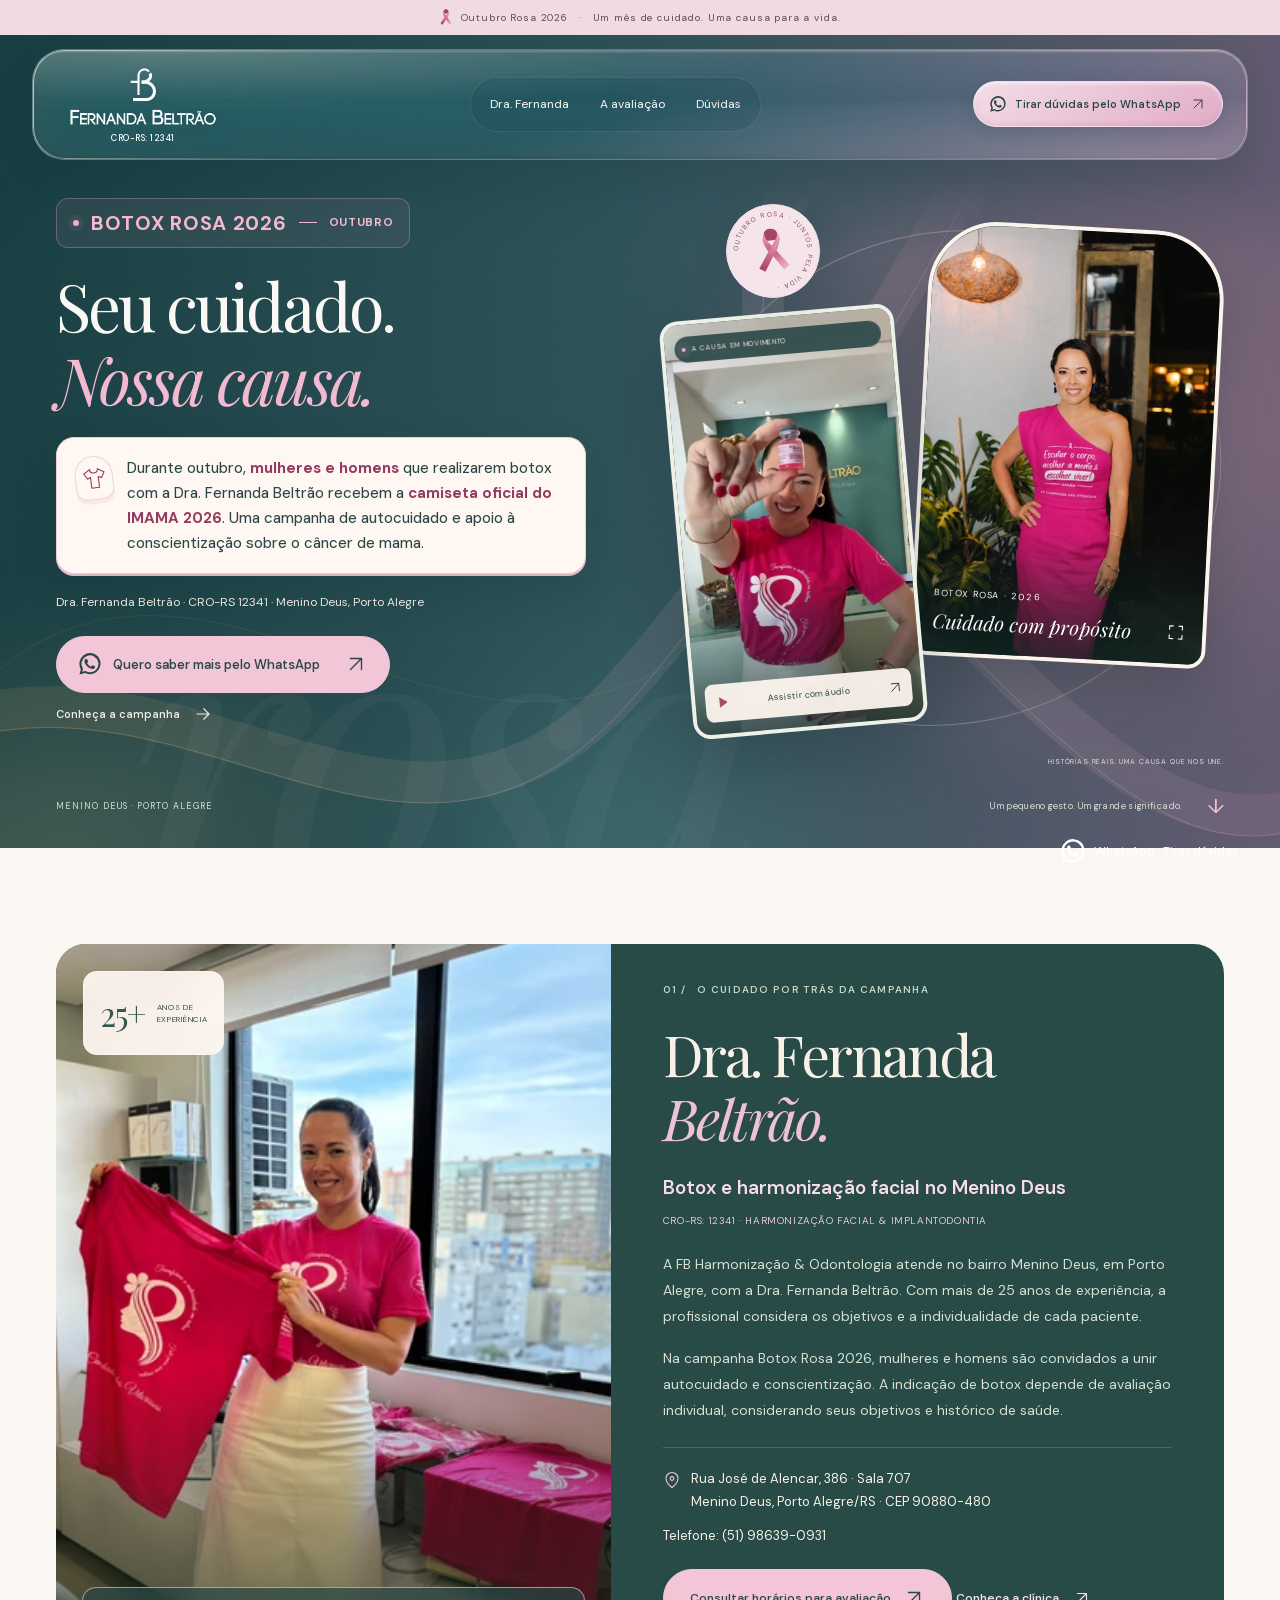
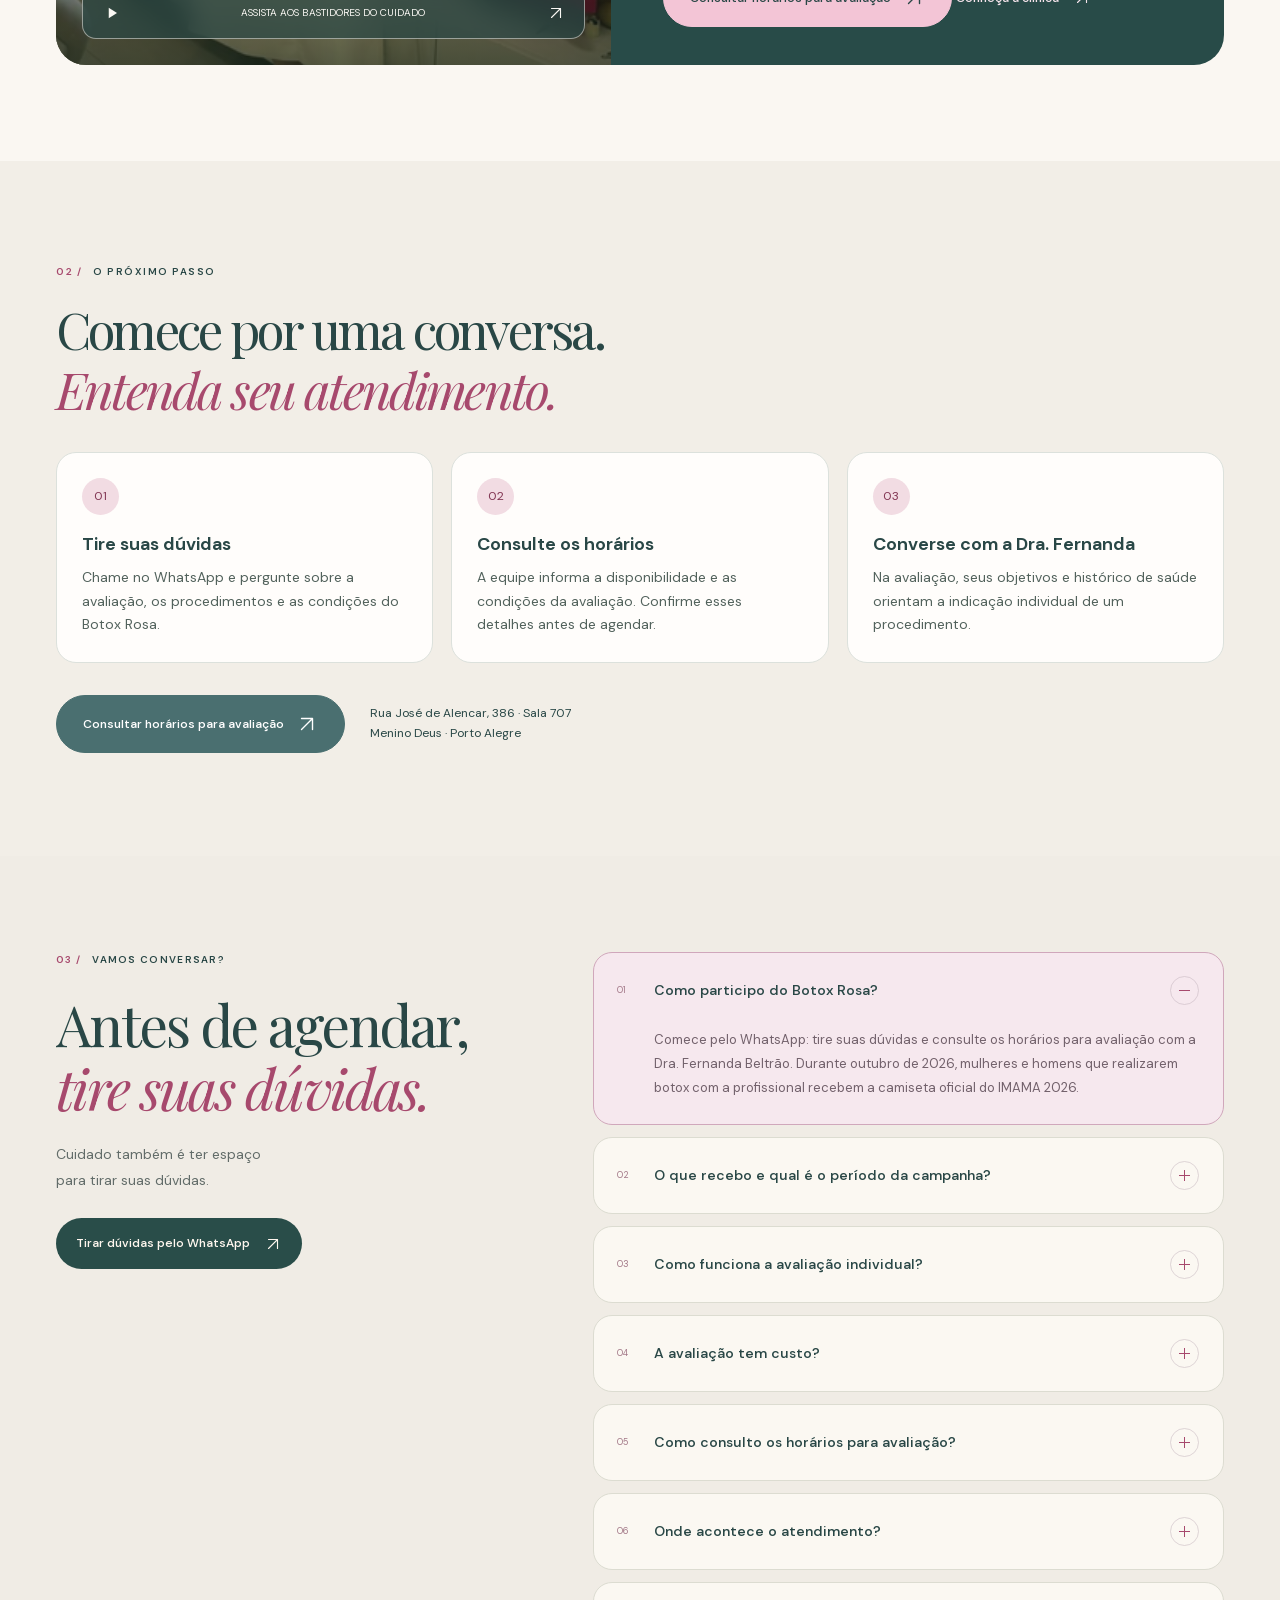
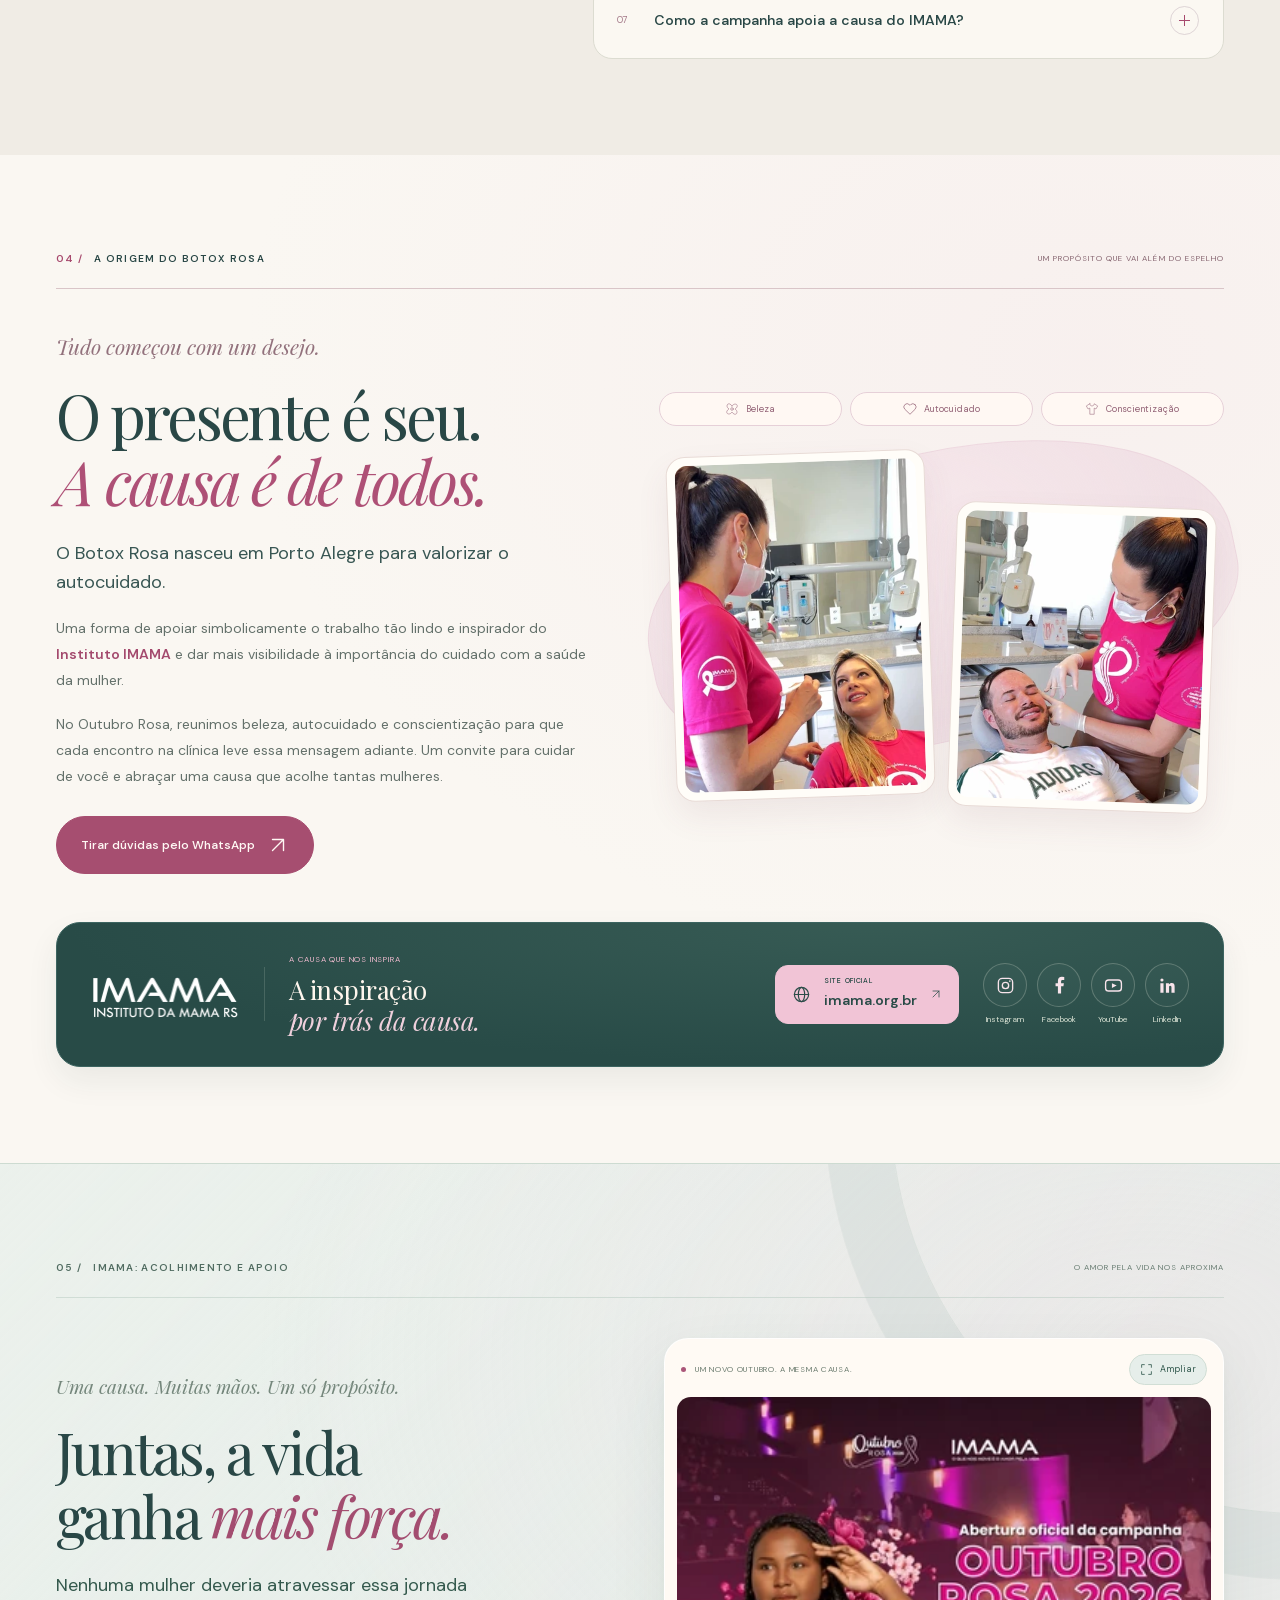
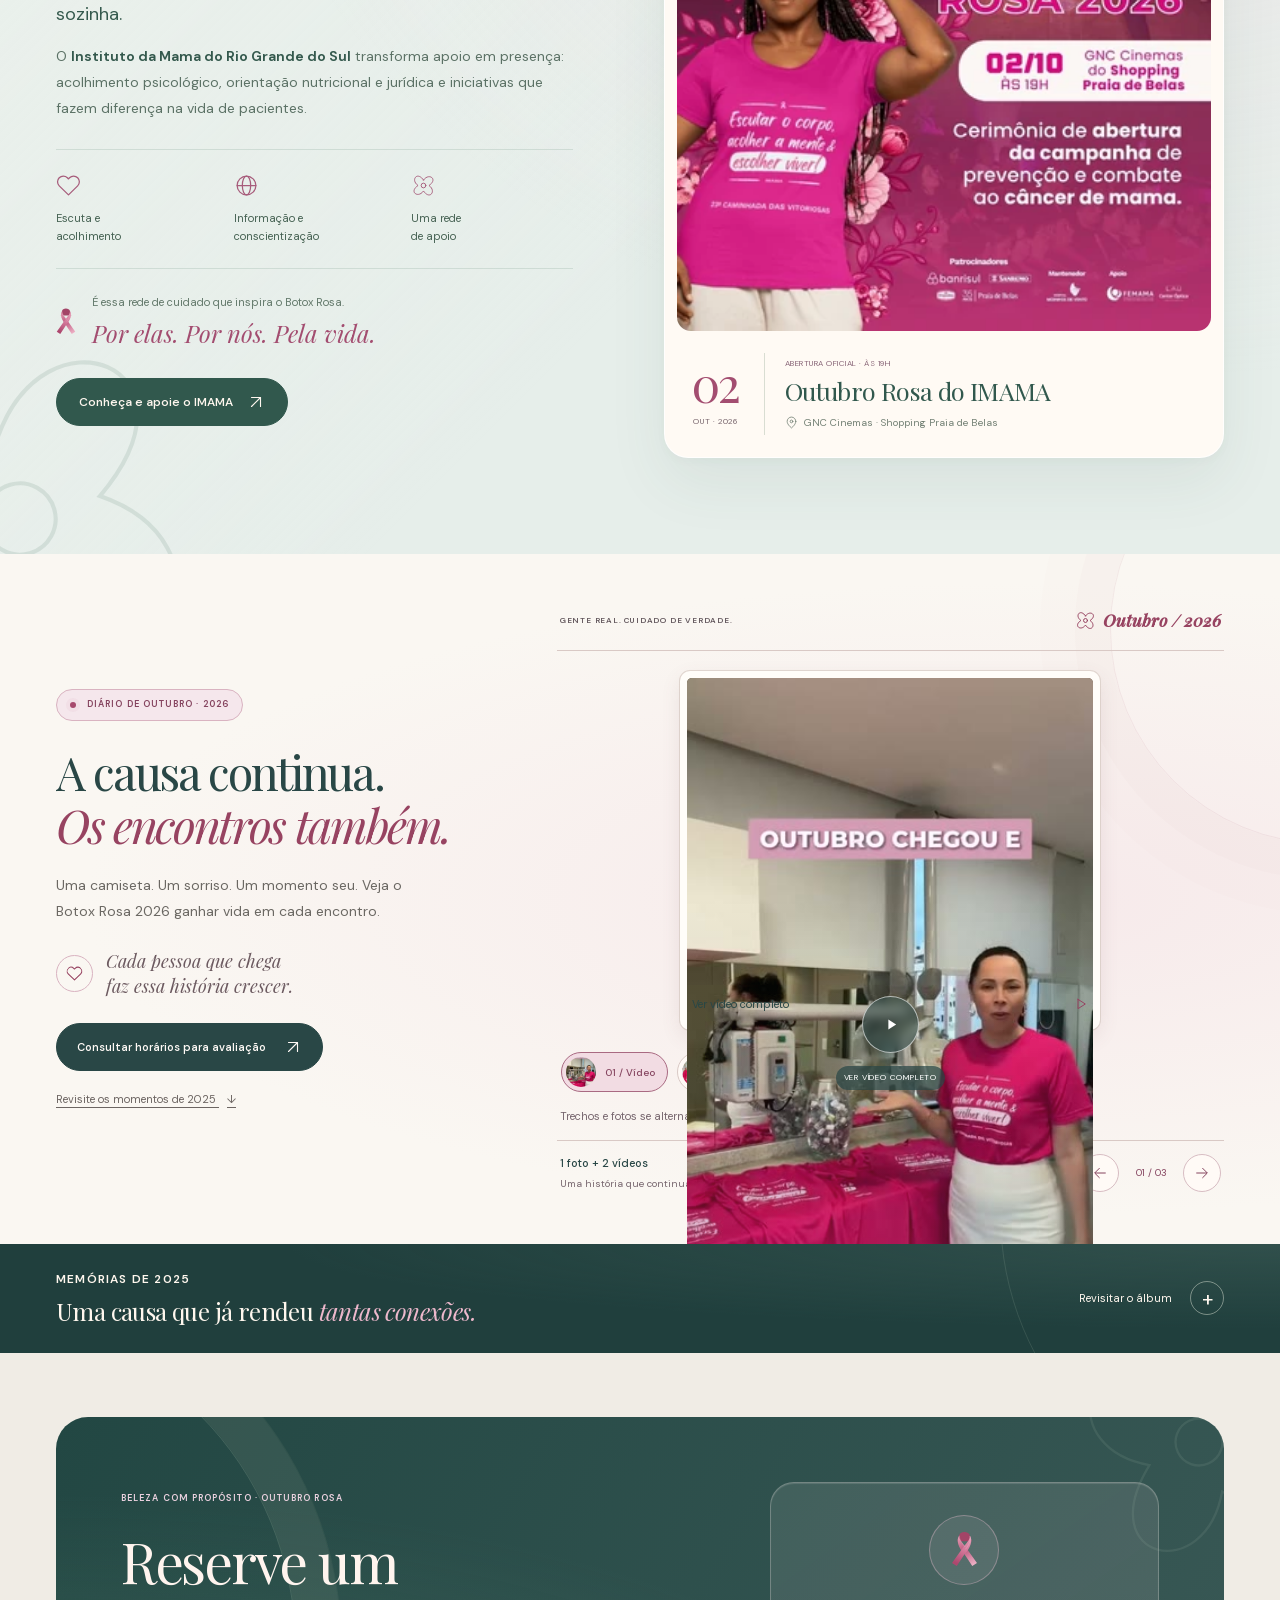
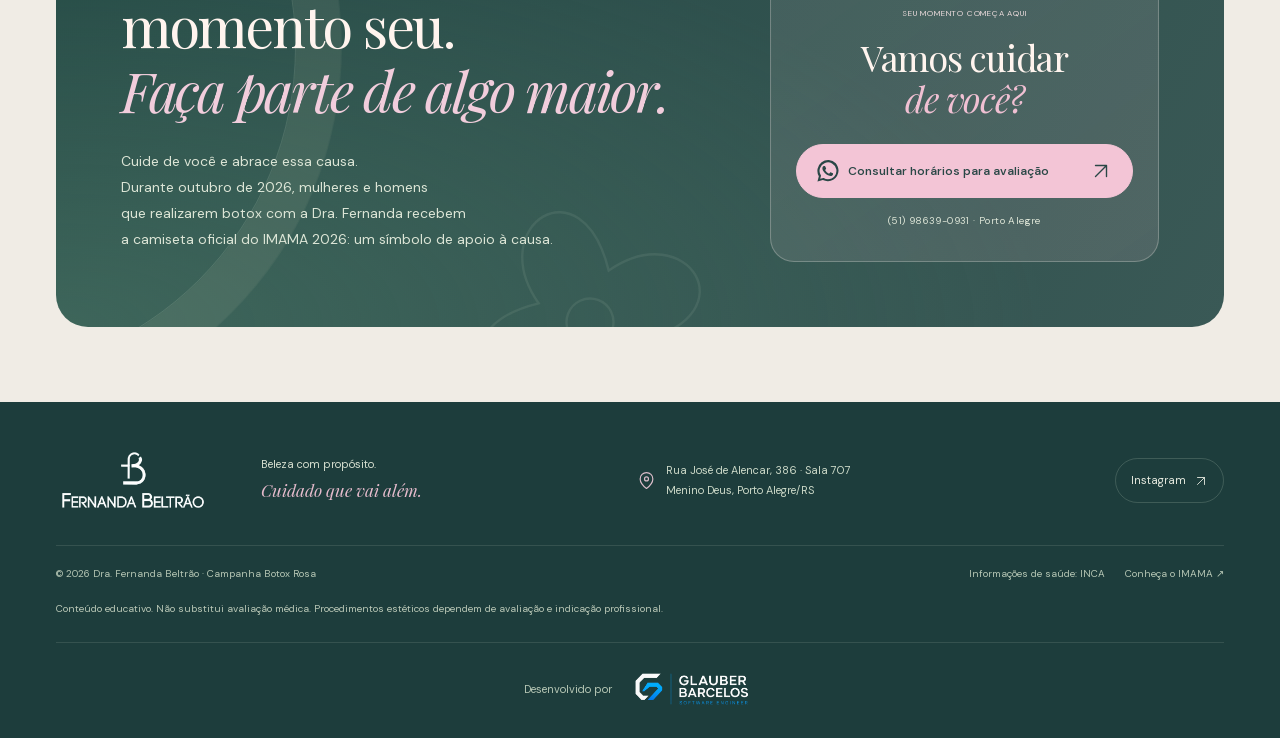
==== commit 148ab48e: "Prioriza campanha Botox Rosa e revisa percurso de contato" ====
--- a/botox-rosa/index.html
+++ b/botox-rosa/index.html
@@ -5,12 +5,12 @@
   <meta name="site-version" content="development" data-manifest="../site-version.json">
   <script src="../assets/js/site-update.js" defer></script>
   <meta name="viewport" content="width=device-width, initial-scale=1">
-  <meta name="description" content="Botox Rosa 2026: botox e harmonização facial no Menino Deus, Porto Alegre, com a Dra. Fernanda Beltrão. Camiseta IMAMA e condições especiais em outubro.">
+  <meta name="description" content="Botox Rosa 2026 no Menino Deus, Porto Alegre. Em outubro, mulheres e homens que realizarem botox com a Dra. Fernanda Beltrão recebem a camiseta oficial do IMAMA 2026.">
   <meta name="author" content="Dra. Fernanda Beltrão">
   <meta name="robots" content="index, follow, max-snippet:-1, max-image-preview:large, max-video-preview:-1">
   <meta name="theme-color" content="#4A6F70">
   <meta property="og:title" content="Botox Rosa — Outubro 2026 | Dra. Fernanda Beltrão">
-  <meta property="og:description" content="Ao fazer seu botox ou um procedimento de harmonização facial, você ganha a camiseta oficial do IMAMA 2026 e aproveita condições especiais">
+  <meta property="og:description" content="Seu cuidado. Nossa causa. Em outubro, mulheres e homens que realizarem botox com a Dra. Fernanda Beltrão recebem a camiseta oficial do IMAMA 2026.">
   <meta property="og:site_name" content="Dra. Fernanda Beltrão · Botox Rosa">
   <meta property="og:type" content="website">
   <meta property="og:locale" content="pt_BR">
@@ -23,7 +23,7 @@
   <meta property="og:image:alt" content="Botox Rosa, Outubro 2026. Cuidado com propósito. Dra. Fernanda Beltrão vestida de rosa com a mensagem do IMAMA.">
   <meta name="twitter:card" content="summary_large_image">
   <meta name="twitter:title" content="Botox Rosa — Outubro 2026 | Dra. Fernanda Beltrão">
-  <meta name="twitter:description" content="Ao fazer seu botox ou um procedimento de harmonização facial, você ganha a camiseta oficial do IMAMA 2026 e aproveita condições especiais">
+  <meta name="twitter:description" content="Seu cuidado. Nossa causa. Em outubro, mulheres e homens que realizarem botox com a Dra. Fernanda Beltrão recebem a camiseta oficial do IMAMA 2026.">
   <meta name="twitter:image" content="https://fernandabeltrao.com.br/botox-rosa/assets/media/botox-rosa-social-x-2026-v2.jpg">
   <meta name="twitter:image:alt" content="Botox Rosa, Outubro 2026. Cuidado com propósito. Dra. Fernanda Beltrão vestida de rosa com a mensagem do IMAMA.">
   <link rel="canonical" href="https://fernandabeltrao.com.br/botox-rosa/">
@@ -46,7 +46,7 @@
         "@id": "https://fernandabeltrao.com.br/botox-rosa/#webpage",
         "url": "https://fernandabeltrao.com.br/botox-rosa/",
         "name": "Botox Rosa em Porto Alegre | Botox no Menino Deus",
-        "description": "Botox Rosa 2026: botox e harmonização facial no Menino Deus, Porto Alegre, com a Dra. Fernanda Beltrão. Camiseta IMAMA e condições especiais em outubro.",
+        "description": "Botox Rosa 2026 no Menino Deus, Porto Alegre. Em outubro, mulheres e homens que realizarem botox com a Dra. Fernanda Beltrão recebem a camiseta oficial do IMAMA 2026.",
         "inLanguage": "pt-BR",
         "dateModified": "2026-10-03",
         "isPartOf": {
@@ -77,7 +77,7 @@
         "@type": "Thing",
         "@id": "https://fernandabeltrao.com.br/botox-rosa/#campanha",
         "name": "Botox Rosa 2026",
-        "description": "Campanha da FB Harmonização & Odontologia, com a Dra. Fernanda Beltrão, no Menino Deus, em Porto Alegre. Durante outubro de 2026, pacientes que realizarem botox ou um procedimento de harmonização facial na campanha ganham a camiseta oficial do IMAMA 2026 e aproveitam condições especiais. A iniciativa apoia simbolicamente a causa do IMAMA.",
+        "description": "Campanha da FB Harmonização & Odontologia, com a Dra. Fernanda Beltrão, no Menino Deus, em Porto Alegre. Durante outubro de 2026, mulheres e homens que realizarem botox com a Dra. Fernanda recebem a camiseta oficial do IMAMA 2026. A iniciativa apoia simbolicamente a causa do IMAMA.",
         "url": "https://fernandabeltrao.com.br/botox-rosa/"
       },
       {
@@ -217,7 +217,7 @@
       <nav class="desktop-nav" aria-label="Navegação principal">
         <a href="#dra-fernanda">Dra. Fernanda</a><a href="#avaliacao">A avaliação</a><a href="#duvidas">Dúvidas</a>
       </nav>
-      <a class="button button-small header-cta" data-whatsapp data-track-intent="duvidas" data-track-cta="cabecalho" href="https://wa.me/5551986390931?text=Ol%C3%A1%21%20Vi%20a%20campanha%20Botox%20Rosa%20e%20gostaria%20de%20entender%20como%20funciona%20a%20avalia%C3%A7%C3%A3o." target="_blank" rel="noopener noreferrer"><svg class="icon whatsapp-icon" aria-hidden="true"><use href="#icon-whatsapp"/></svg><span>Tirar dúvidas</span><svg class="icon"><use href="#icon-arrow-up"/></svg></a>
+      <a class="button button-small header-cta" data-whatsapp data-track-intent="duvidas" data-track-cta="cabecalho" href="https://wa.me/5551986390931?text=Ol%C3%A1%21%20Vi%20a%20campanha%20Botox%20Rosa%20e%20gostaria%20de%20entender%20como%20funciona%20a%20avalia%C3%A7%C3%A3o." target="_blank" rel="noopener noreferrer"><svg class="icon whatsapp-icon" aria-hidden="true"><use href="#icon-whatsapp"/></svg><span class="header-cta-full">Tirar dúvidas pelo WhatsApp</span><span class="header-cta-mobile">WhatsApp</span><svg class="icon"><use href="#icon-arrow-up"/></svg></a>
       <button class="menu-toggle" aria-label="Abrir menu" aria-expanded="false" aria-controls="mobile-nav"><span></span><span></span></button>
     </div>
     <nav class="mobile-nav" id="mobile-nav" aria-label="Navegação no celular" hidden>
@@ -234,18 +234,16 @@
       <svg class="hero-thread" viewBox="0 0 1440 800" preserveAspectRatio="none" aria-hidden="true"><path d="M-100 710C200 210 550 930 875 455S1150 40 1560 350"/></svg>
       <div class="container hero-grid">
         <div class="hero-copy">
-          <p class="eyebrow hero-campaign-badge hero-enter"><span class="live-dot" aria-hidden="true"></span><strong>BOTOX ROSA</strong><span class="eyebrow-divider" aria-hidden="true"></span><span class="campaign-date">OUTUBRO 2026</span></p>
-          <h1 id="hero-title" class="hero-enter" data-track-section="abertura">Botox e harmonização facial <em>no Menino Deus.</em></h1>
-          <p class="hero-professional hero-enter">Com a <strong>Dra. Fernanda Beltrão</strong>, em Porto Alegre.</p>
-          <ul class="hero-trust hero-enter" aria-label="Informações da profissional"><li>Mais de 25 anos de experiência</li><li>CRO-RS 12341</li></ul>
-          <div class="hero-actions hero-enter">
-            <a class="button" data-whatsapp data-track-intent="duvidas" data-track-cta="hero" href="https://wa.me/5551986390931?text=Ol%C3%A1%21%20Vi%20a%20campanha%20Botox%20Rosa%20e%20gostaria%20de%20entender%20como%20funciona%20a%20avalia%C3%A7%C3%A3o." target="_blank" rel="noopener noreferrer"><svg class="icon whatsapp-icon" aria-hidden="true"><use href="#icon-whatsapp"/></svg> Tirar dúvidas pelo WhatsApp <svg class="icon button-arrow" aria-hidden="true"><use href="#icon-arrow-up"/></svg></a>
-            <a class="text-link" href="#avaliacao">Como funciona a avaliação <svg class="icon" aria-hidden="true"><use href="#icon-arrow"/></svg></a>
-          </div>
-          <p class="hero-contact-note hero-enter">Pergunte sobre a avaliação, os horários e as condições da campanha.</p>
+          <p class="eyebrow hero-campaign-badge hero-enter"><span class="live-dot" aria-hidden="true"></span><strong>BOTOX ROSA 2026</strong><span class="eyebrow-divider" aria-hidden="true"></span><span class="campaign-date">OUTUBRO</span></p>
+          <h1 id="hero-title" class="hero-enter" data-track-section="abertura">Seu cuidado.<br><em>Nossa causa.</em></h1>
           <div class="hero-description hero-offer hero-enter">
             <span class="hero-offer-icon" aria-hidden="true"><svg class="icon"><use href="#icon-shirt"/></svg></span>
-            <div><p class="hero-offer-motto">Seu cuidado. Nossa causa. Outubro rosa.</p><p>Em outubro, ao fazer seu botox ou um procedimento de harmonização facial, você <strong>ganha a camiseta oficial do IMAMA 2026</strong> e aproveita <strong>condições especiais</strong>.</p><a class="text-link" href="#campanha">Conheça a campanha <svg class="icon" aria-hidden="true"><use href="#icon-arrow"/></svg></a></div>
+            <p>Durante outubro, <strong>mulheres e homens</strong> que realizarem botox com a Dra. Fernanda Beltrão recebem a <strong>camiseta oficial do IMAMA 2026</strong>. Uma campanha de autocuidado e apoio à conscientização sobre o câncer de mama.</p>
+          </div>
+          <p class="hero-professional hero-enter">Dra. Fernanda Beltrão · CRO-RS 12341 · Menino Deus, Porto Alegre</p>
+          <div class="hero-actions hero-enter">
+            <a class="button" data-whatsapp data-track-intent="duvidas" data-track-cta="hero" href="https://wa.me/5551986390931?text=Ol%C3%A1%21%20Vi%20a%20campanha%20Botox%20Rosa%202026%20e%20gostaria%20de%20saber%20como%20funciona%20e%20consultar%20os%20hor%C3%A1rios%20para%20avalia%C3%A7%C3%A3o." target="_blank" rel="noopener noreferrer"><svg class="icon whatsapp-icon" aria-hidden="true"><use href="#icon-whatsapp"/></svg> Quero saber mais pelo WhatsApp <svg class="icon button-arrow" aria-hidden="true"><use href="#icon-arrow-up"/></svg></a>
+            <a class="text-link" href="#campanha">Conheça a campanha <svg class="icon" aria-hidden="true"><use href="#icon-arrow"/></svg></a>
           </div>
         </div>
         <div class="cinema-collage cinema-photo-led hero-enter" aria-label="Dra. Fernanda em destaque e cenas reais da campanha">
@@ -254,7 +252,7 @@
             <span class="portrait-caption"><span>BOTOX ROSA · 2026</span><em>Cuidado com propósito</em><svg class="icon"><use href="#icon-expand"/></svg></span>
           </button>
           <div class="cinema-reel" data-parallax="-16"><video class="ambient-video" data-ambient data-hero-reel data-src="assets/optimized/videos/hero-mix.mp4" poster="assets/optimized/images/hero-mix-poster-540.webp" width="540" height="960" muted loop playsinline preload="none" aria-label="Mix sem áudio de sete vídeos da campanha, com troca de cena a cada cinco segundos"></video><span class="reel-label"><span class="live-dot"></span> A CAUSA EM MOVIMENTO</span><button class="reel-watch" data-hero-watch data-media="assets/optimized/videos/botox_rosa.mp4" data-track-video="convite" data-poster="assets/optimized/images/fernanda-poster-540.webp" data-title="Um convite da Dra. Fernanda" data-description="A Dra. Fernanda apresenta o Botox Rosa e o apoio à causa do IMAMA." aria-label="Assistir com áudio: Um convite da Dra. Fernanda"><svg class="icon"><use href="#icon-play"/></svg><span>Assistir com áudio</span><svg class="icon"><use href="#icon-arrow-up"/></svg></button></div>
-          <div class="cause-seal" aria-label="Outubro Rosa: juntas pela vida"><svg viewBox="0 0 140 140" aria-hidden="true"><defs><path id="seal-path" d="M70,70 m-53,0 a53,53 0 1,1 106,0 a53,53 0 1,1 -106,0"/></defs><text><textPath href="#seal-path">OUTUBRO ROSA · JUNTAS PELA VIDA · </textPath></text></svg><img src="assets/ribbon.svg" alt="" width="39" height="62" decoding="async"></div>
+          <div class="cause-seal" aria-label="Outubro Rosa: juntos pela vida"><svg viewBox="0 0 140 140" aria-hidden="true"><defs><path id="seal-path" d="M70,70 m-53,0 a53,53 0 1,1 106,0 a53,53 0 1,1 -106,0"/></defs><text><textPath href="#seal-path">OUTUBRO ROSA · JUNTOS PELA VIDA · </textPath></text></svg><img src="assets/ribbon.svg" alt="" width="39" height="62" decoding="async"></div>
           <span class="collage-caption">HISTÓRIAS REAIS. UMA CAUSA QUE NOS UNE.</span>
         </div>
       </div>
@@ -273,8 +271,8 @@
           <h2 id="doctor-title" data-track-section="profissional">Dra. Fernanda<br> <em>Beltrão.</em></h2>
           <h3 class="doctor-service-title">Botox e harmonização facial no Menino Deus</h3>
           <p class="doctor-specialty">CRO-RS: 12341 · HARMONIZAÇÃO FACIAL &amp; IMPLANTODONTIA</p>
-          <p>A FB Harmonização &amp; Odontologia atende no bairro Menino Deus, em Porto Alegre, com a Dra. Fernanda Beltrão. São mais de 25 anos de experiência e um olhar atento para a individualidade de cada paciente, respeitando seus desejos, sua história e sua beleza natural.</p>
-          <p>Com o Botox Rosa 2026, o cuidado com a autoestima também convida ao autocuidado e à conscientização sobre a saúde das mamas. A indicação de botox ou de um procedimento de harmonização facial depende de avaliação individual.</p>
+          <p>A FB Harmonização &amp; Odontologia atende no bairro Menino Deus, em Porto Alegre, com a Dra. Fernanda Beltrão. Com mais de 25 anos de experiência, a profissional considera os objetivos e a individualidade de cada paciente.</p>
+          <p>Na campanha Botox Rosa 2026, mulheres e homens são convidados a unir autocuidado e conscientização. A indicação de botox depende de avaliação individual, considerando seus objetivos e histórico de saúde.</p>
           <address class="doctor-address">
             <a href="https://maps.google.com/?q=R.+Jos%C3%A9+de+Alencar,+386,+Menino+Deus,+Porto+Alegre,+RS,+90880-480" target="_blank" rel="noopener noreferrer"><svg class="icon" aria-hidden="true"><use href="#icon-location"/></svg><span>Rua José de Alencar, 386 · Sala 707<br>Menino Deus, Porto Alegre/RS · CEP 90880-480</span></a>
             <a href="tel:+5551986390931">Telefone: (51) 98639-0931</a>
@@ -299,18 +297,15 @@
       </div>
     </section>
 
-    <section id="duvidas" class="section faq-section" aria-labelledby="faq-title"><div class="container faq-grid"><div class="faq-heading reveal"><p class="eyebrow"><span class="section-index">03 /</span> VAMOS CONVERSAR?</p><h2 id="faq-title" data-track-section="duvidas">Antes de agendar,<br> <em>tire suas dúvidas.</em></h2><p>Cuidado também é ter espaço<br> para tirar suas dúvidas.</p><a class="text-link" data-whatsapp data-track-intent="duvidas" data-track-cta="duvidas" href="https://wa.me/5551986390931?text=Ol%C3%A1%21%20Vi%20a%20campanha%20Botox%20Rosa%20e%20gostaria%20de%20entender%20como%20funciona%20a%20avalia%C3%A7%C3%A3o." target="_blank" rel="noopener noreferrer">Falar com nossa equipe <svg class="icon"><use href="#icon-arrow-up"/></svg></a></div><div class="faq-list reveal">
-      <details open><summary>Como funciona a primeira avaliação?<span class="faq-plus" aria-hidden="true"></span></summary><div class="faq-answer"><p>A avaliação é individual e considera seus objetivos e histórico de saúde para definir a indicação de um procedimento. Pelo WhatsApp, a equipe orienta o agendamento e esclarece as condições da campanha antes da sua visita.</p></div></details>
+    <section id="duvidas" class="section faq-section" aria-labelledby="faq-title"><div class="container faq-grid"><div class="faq-heading reveal"><p class="eyebrow"><span class="section-index">03 /</span> VAMOS CONVERSAR?</p><h2 id="faq-title" data-track-section="duvidas">Antes de agendar,<br> <em>tire suas dúvidas.</em></h2><p>Cuidado também é ter espaço<br> para tirar suas dúvidas.</p><a class="text-link" data-whatsapp data-track-intent="duvidas" data-track-cta="duvidas" href="https://wa.me/5551986390931?text=Ol%C3%A1%21%20Vi%20a%20campanha%20Botox%20Rosa%20e%20gostaria%20de%20entender%20como%20funciona%20a%20avalia%C3%A7%C3%A3o." target="_blank" rel="noopener noreferrer">Tirar dúvidas pelo WhatsApp <svg class="icon"><use href="#icon-arrow-up"/></svg></a></div><div class="faq-list reveal">
+      <details open><summary>Como participo do Botox Rosa?<span class="faq-plus" aria-hidden="true"></span></summary><div class="faq-answer"><p>Comece pelo WhatsApp: tire suas dúvidas e consulte os horários para avaliação com a Dra. Fernanda Beltrão. Durante outubro de 2026, mulheres e homens que realizarem botox com a profissional recebem a camiseta oficial do IMAMA 2026.</p></div></details>
+      <details><summary>O que recebo e qual é o período da campanha?<span class="faq-plus" aria-hidden="true"></span></summary><div class="faq-answer"><p>Quem realizar botox com a Dra. Fernanda durante outubro de 2026 recebe a camiseta oficial do IMAMA 2026. Fale com a equipe para esclarecer os detalhes da participação antes de agendar.</p></div></details>
+      <details><summary>Como funciona a avaliação individual?<span class="faq-plus" aria-hidden="true"></span></summary><div class="faq-answer"><p>A indicação de botox depende de uma avaliação individual, considerando seus objetivos e histórico de saúde. Esse é o momento de esclarecer dúvidas com a profissional. Informe seus tratamentos, condições de saúde e medicamentos em uso.</p></div></details>
       <details><summary>A avaliação tem custo?<span class="faq-plus" aria-hidden="true"></span></summary><div class="faq-answer"><p>Consulte a equipe pelo WhatsApp para confirmar o valor e as condições da avaliação antes de agendar.</p></div></details>
-      <details><summary>Preciso decidir pelo procedimento no primeiro atendimento?<span class="faq-plus" aria-hidden="true"></span></summary><div class="faq-answer"><p>A avaliação é o momento de conversar sobre seus objetivos e esclarecer suas dúvidas. A indicação é individual. Se você quer apenas uma avaliação inicial, informe isso à equipe ao consultar os horários.</p></div></details>
-      <details><summary>Quais procedimentos fazem parte da campanha?<span class="faq-plus" aria-hidden="true"></span></summary><div class="faq-answer"><p>A campanha contempla botox e procedimentos de harmonização facial durante outubro de 2026. Consulte a equipe para saber quais procedimentos e condições estão disponíveis. A indicação depende da avaliação da Dra. Fernanda.</p></div></details>
-      <details><summary>Quais são os horários de atendimento?<span class="faq-plus" aria-hidden="true"></span></summary><div class="faq-answer"><p>Fale com a equipe pelo WhatsApp para consultar os dias e horários disponíveis para avaliação na clínica do Menino Deus, em Porto Alegre.</p></div></details>
-      <details><summary>Como funcionam as condições especiais?<span class="faq-plus" aria-hidden="true"></span></summary><div class="faq-answer"><p>Os valores e as condições variam conforme o procedimento indicado. Pelo WhatsApp, a equipe informa os detalhes da campanha e a disponibilidade das camisetas e dos tamanhos antes do agendamento.</p></div></details>
-      <details><summary>O que é a campanha Botox Rosa?<span class="faq-plus" aria-hidden="true"></span></summary><div class="faq-answer"><p>O Botox Rosa é a campanha de outubro de 2026 da FB Harmonização &amp; Odontologia, com a Dra. Fernanda Beltrão, no Menino Deus, em Porto Alegre. A iniciativa une autocuidado, botox e harmonização facial a um gesto simbólico de apoio à causa do IMAMA.</p></div></details>
-      <details><summary>Como participo do Botox Rosa?<span class="faq-plus" aria-hidden="true"></span></summary><div class="faq-answer"><p>Agende uma avaliação pelo WhatsApp da clínica. Durante todo o mês de outubro de 2026, pacientes que realizarem botox ou um procedimento de harmonização facial na campanha ganham a camiseta oficial do IMAMA 2026 e aproveitam condições especiais. Nossa equipe informa os procedimentos, as condições e os tamanhos disponíveis.</p></div></details>
-      <details><summary>Como minha participação apoia a causa?<span class="faq-plus" aria-hidden="true"></span></summary><div class="faq-answer"><p>A camiseta é um símbolo de apoio ao IMAMA. Ao vesti-la e compartilhar a campanha, você ajuda a divulgar a causa e a importância do cuidado com as mamas. Nossa equipe pode explicar as formas de apoio da clínica nesta edição; também é possível contribuir diretamente com o instituto.</p><a href="https://imama.org.br/" class="text-link" target="_blank" rel="noopener noreferrer">Também posso apoiar diretamente o IMAMA <svg class="icon"><use href="#icon-arrow-up"/></svg></a></div></details>
-      <details><summary>Preciso de avaliação antes do procedimento?<span class="faq-plus" aria-hidden="true"></span></summary><div class="faq-answer"><p>Sim. A indicação depende de avaliação individual, do seu histórico de saúde e dos seus objetivos. Informe à profissional seus tratamentos, condições de saúde e medicamentos em uso.</p></div></details>
-      <details><summary>Onde fazer botox em Porto Alegre?<span class="faq-plus" aria-hidden="true"></span></summary><div class="faq-answer"><p>A FB Harmonização &amp; Odontologia oferece atendimento em botox e harmonização facial no Menino Deus, com a Dra. Fernanda Beltrão. A clínica fica na Rua José de Alencar, 386, sala 707 — Menino Deus, Porto Alegre/RS. Fale com nossa equipe no WhatsApp (51) 98639-0931 para agendar uma avaliação e combinar seu horário.</p><a class="text-link" href="https://maps.google.com/?q=R.+Jos%C3%A9+de+Alencar,+386,+Menino+Deus,+Porto+Alegre,+RS,+90880-480" target="_blank" rel="noopener noreferrer">Ver no mapa <svg class="icon"><use href="#icon-arrow-up"/></svg></a></div></details>
+      <details><summary>Como consulto os horários para avaliação?<span class="faq-plus" aria-hidden="true"></span></summary><div class="faq-answer"><p>Pelo WhatsApp (51) 98639-0931, a equipe informa os dias e horários disponíveis. Você pode perguntar sobre o atendimento e a campanha antes de decidir pelo agendamento.</p></div></details>
+      <details><summary>Onde acontece o atendimento?<span class="faq-plus" aria-hidden="true"></span></summary><div class="faq-answer"><p>Na FB Harmonização &amp; Odontologia, na Rua José de Alencar, 386, sala 707 — Menino Deus, Porto Alegre/RS. O atendimento é realizado pela Dra. Fernanda Beltrão, CRO-RS 12341.</p><a class="text-link" href="https://maps.google.com/?q=R.+Jos%C3%A9+de+Alencar,+386,+Menino+Deus,+Porto+Alegre,+RS,+90880-480" target="_blank" rel="noopener noreferrer">Ver no mapa <svg class="icon" aria-hidden="true"><use href="#icon-arrow-up"/></svg></a></div></details>
+      <details><summary>Como a campanha apoia a causa do IMAMA?<span class="faq-plus" aria-hidden="true"></span></summary><div class="faq-answer"><p>A camiseta é um símbolo de apoio ao Instituto da Mama do Rio Grande do Sul. Ao vesti-la e compartilhar a campanha, você ajuda a dar visibilidade à causa e à conscientização sobre o câncer de mama. Também é possível conhecer e apoiar diretamente o instituto.</p><a href="https://imama.org.br/" class="text-link" target="_blank" rel="noopener noreferrer">Conheça e apoie o IMAMA <svg class="icon" aria-hidden="true"><use href="#icon-arrow-up"/></svg></a></div></details>
+
     </div></div></section>
 
     <section id="campanha" class="section campaign-section origin-section" aria-labelledby="campaign-title">
@@ -544,7 +539,7 @@
 
 
 
-    <section class="final-cta" id="participar" aria-labelledby="cta-title"><div class="container final-cta-inner reveal"><div class="cta-message"><p class="eyebrow">BELEZA COM PROPÓSITO · OUTUBRO ROSA</p><h2 id="cta-title" data-track-section="convite_final">Reserve um momento seu.<br> <em>Faça parte de algo maior.</em></h2><p>Cuide de você e abrace essa causa.<br> Em outubro, seu botox ou procedimento de harmonização facial<br> vem com a camiseta oficial do IMAMA 2026 e condições especiais:<br> um presente que celebra o autocuidado.</p></div><div class="cta-action-panel"><span class="cta-ribbon"><img src="assets/ribbon.svg" alt="" width="27" height="43" decoding="async"></span><span class="cta-action-label">SEU MOMENTO COMEÇA AQUI</span><h3>Vamos cuidar<br> <em>de você?</em></h3><a class="button button-light" data-whatsapp data-track-intent="horarios" data-track-cta="convite_final" href="https://wa.me/5551986390931?text=Ol%C3%A1%21%20Vi%20a%20campanha%20Botox%20Rosa%20e%20gostaria%20de%20consultar%20os%20hor%C3%A1rios%20para%20avalia%C3%A7%C3%A3o." target="_blank" rel="noopener noreferrer"><svg class="icon whatsapp-icon"><use href="#icon-whatsapp"/></svg> Consultar horários para avaliação <svg class="icon button-arrow"><use href="#icon-arrow-up"/></svg></a><span class="cta-phone">(51) 98639-0931 · Porto Alegre</span></div><svg class="cta-flower cta-flower-left" aria-hidden="true"><use href="#icon-flower"/></svg><svg class="cta-flower cta-flower-right" aria-hidden="true"><use href="#icon-flower"/></svg></div></section>
+    <section class="final-cta" id="participar" aria-labelledby="cta-title"><div class="container final-cta-inner reveal"><div class="cta-message"><p class="eyebrow">BELEZA COM PROPÓSITO · OUTUBRO ROSA</p><h2 id="cta-title" data-track-section="convite_final">Reserve um momento seu.<br> <em>Faça parte de algo maior.</em></h2><p>Cuide de você e abrace essa causa.<br> Durante outubro de 2026, mulheres e homens<br> que realizarem botox com a Dra. Fernanda recebem<br> a camiseta oficial do IMAMA 2026: um símbolo de apoio à causa.</p></div><div class="cta-action-panel"><span class="cta-ribbon"><img src="assets/ribbon.svg" alt="" width="27" height="43" decoding="async"></span><span class="cta-action-label">SEU MOMENTO COMEÇA AQUI</span><h3>Vamos cuidar<br> <em>de você?</em></h3><a class="button button-light" data-whatsapp data-track-intent="horarios" data-track-cta="convite_final" href="https://wa.me/5551986390931?text=Ol%C3%A1%21%20Vi%20a%20campanha%20Botox%20Rosa%20e%20gostaria%20de%20consultar%20os%20hor%C3%A1rios%20para%20avalia%C3%A7%C3%A3o." target="_blank" rel="noopener noreferrer"><svg class="icon whatsapp-icon"><use href="#icon-whatsapp"/></svg> Consultar horários para avaliação <svg class="icon button-arrow"><use href="#icon-arrow-up"/></svg></a><span class="cta-phone">(51) 98639-0931 · Porto Alegre</span></div><svg class="cta-flower cta-flower-left" aria-hidden="true"><use href="#icon-flower"/></svg><svg class="cta-flower cta-flower-right" aria-hidden="true"><use href="#icon-flower"/></svg></div></section>
   </main>
 
   <dialog class="media-dialog" aria-labelledby="media-title" aria-describedby="media-description"><button class="dialog-close" aria-label="Fechar foto ou vídeo"><span aria-hidden="true">×</span></button><div class="dialog-media"></div><div class="dialog-caption"><span>BOTOX ROSA · REGISTROS DA CAMPANHA</span><h2 id="media-title"></h2><p id="media-description"></p></div></dialog>
@@ -555,6 +550,6 @@
       <a href="https://glauberbarcelos.com.br" target="_blank" rel="noopener noreferrer" aria-label="Conheça o site de Glauber Barcelos"><img src="assets/optimized/images/logo-glauber-908.webp" alt="Glauber Barcelos — Software Engineer" width="908" height="275" loading="lazy" decoding="async"></a>
     </div>
   </div></footer>
-  <a class="floating-whatsapp" data-whatsapp data-track-intent="duvidas" data-track-cta="flutuante" href="https://wa.me/5551986390931?text=Ol%C3%A1%21%20Vi%20a%20campanha%20Botox%20Rosa%20e%20gostaria%20de%20entender%20como%20funciona%20a%20avalia%C3%A7%C3%A3o." target="_blank" rel="noopener noreferrer" aria-label="Conversar sobre o Botox Rosa pelo WhatsApp"><span class="floating-label">Vamos conversar?</span><svg class="icon whatsapp-icon"><use href="#icon-whatsapp"/></svg></a>
+  <a class="floating-whatsapp" data-whatsapp data-track-intent="duvidas" data-track-cta="flutuante" href="https://wa.me/5551986390931?text=Ol%C3%A1%21%20Vi%20a%20campanha%20Botox%20Rosa%20e%20gostaria%20de%20entender%20como%20funciona%20a%20avalia%C3%A7%C3%A3o." target="_blank" rel="noopener noreferrer" aria-label="Conversar sobre o Botox Rosa pelo WhatsApp"><svg class="icon whatsapp-icon" aria-hidden="true"><use href="#icon-whatsapp"/></svg><span class="floating-label">WhatsApp · Tirar dúvidas</span></a>
 </body>
 </html>
--- a/botox-rosa/assets/conversion.css
+++ b/botox-rosa/assets/conversion.css
@@ -1,22 +1,25 @@
 /* Clear first contact, with the campaign's existing colors and real media. */
+.final-cta { padding-top: clamp(40px, 5vw, 72px); }
 .hero-conversion { padding-top: 24px; }
-.hero-conversion .hero-grid { gap: 40px; }
+.hero-conversion .hero-grid { gap: 40px; align-items: start; }
+.hero-conversion .cinema-collage { align-self: center; }
 .hero-conversion .hero-copy { padding-bottom: 18px; }
-.hero-conversion h1 { font-size: clamp(38px, 4.1vw, 59px); line-height: 1.13; margin-top: 20px; letter-spacing: -.045em; text-wrap: balance; }
+.hero-conversion h1 { font-size: clamp(48px, 5.1vw, 72px); line-height: 1.13; margin-top: 20px; letter-spacing: -.045em; text-wrap: balance; }
 .hero-conversion h1 em { white-space: normal; }
-.hero-professional { margin-top: 16px; font-size: 17px; color: #f4eee6; }
-.hero-trust { display: flex; flex-wrap: wrap; gap: 8px 16px; list-style: none; padding: 0; margin: 12px 0 0; color: #e0e9dd; font-size: 12px; }
-.hero-trust li { display: flex; align-items: center; gap: 7px; }
-.hero-trust li::before { content: ''; width: 5px; height: 5px; border-radius: 50%; background: #f3b9d0; }
+.hero-professional { margin-top: 18px; max-width: 490px; font-size: 12px; line-height: 1.7; color: #f4eee6; }
 .hero-conversion .hero-actions { flex-direction: column; align-items: flex-start; gap: 12px; margin-top: 23px; }
 .hero-conversion .hero-actions>.button { font-size: 13px; padding: 15px 22px; }
-.hero-contact-note { font-size: 12px; line-height: 1.6; color: #e0e9dd; margin-top: 12px; max-width: 420px; }
-.hero-conversion .hero-description { display: flex; align-items: flex-start; gap: 14px; padding: 18px; margin-top: 22px; font-size: 13px; line-height: 1.65; border-radius: 18px; }
+.hero-conversion .hero-description { display: flex; align-items: flex-start; gap: 14px; padding: 18px; margin-top: 22px; font-size: 15px; line-height: 1.65; border-radius: 18px; }
 .hero-conversion .hero-offer-icon { flex: 0 0 38px; width: 38px; height: 44px; }
 .hero-conversion .hero-offer-icon .icon { width: 25px; height: 25px; }
-.hero-offer-motto { font-family: var(--serif); font-style: italic; font-size: 17px; line-height: 1.4; margin-bottom: 8px; }
-.hero-conversion .hero-description .text-link { color: #943b61; margin-top: 9px; font-size: 11px; }
-.site-header .header-inner { grid-template-columns: 190px minmax(0,1fr) 190px; }
+.site-header .header-inner { grid-template-columns: 190px minmax(0,1fr) 240px; }
+.header-cta-mobile { display: none; }
+.floating-whatsapp { width: auto; min-height: 49px; height: auto; padding: 12px 17px; display: flex; gap: 9px; border-radius: 30px; background: #943b61; }
+.floating-whatsapp .floating-label { position: static; opacity: 1; transform: none; background: transparent; border: 0; padding: 0; color: #fff; font-size: 12px; }
+.floating-whatsapp.is-obscuring, body:has(.media-dialog[open]) .floating-whatsapp { visibility: hidden; pointer-events: none; }
+.doctor-photo { min-height: 520px; }
+.doctor-copy { padding-block: 38px; }
+.doctor-signoff { display: none; }
 .doctor-contact { margin-top: 22px; color: #294746; background: #f3c5d6; border-color: #f3c5d6; font-size: 12px; }
 .doctor-contact:hover { background: #fff1f6; border-color: #fff1f6; }
 .evaluation-section { background: #f2eee7; }
@@ -39,17 +42,29 @@
   .hero-conversion .hero-grid { display: flex; flex-direction: column; align-items: stretch; gap: 20px; }
   .hero-conversion .hero-copy { display: block; padding-bottom: 0; }
   .hero-conversion .hero-copy>h1 { font-size: clamp(34px,8.5vw,46px); margin-top: 16px; }
-  .hero-professional { font-size: 15px; margin-top: 14px; }
-  .hero-trust { font-size: 11px; gap: 5px 12px; }
+  .hero-professional { font-size: 11px; margin-top: 14px; }
   .hero-conversion .hero-copy>.hero-actions { margin-top: 20px; }
   .hero-conversion .hero-actions>.button { width: 100%; justify-content: center; font-size: 12px; padding-inline: 12px; gap: 8px; }
   .hero-conversion .hero-actions .button-arrow { width: 16px; }
-  .hero-conversion .hero-copy>.hero-description { margin-top: 20px; font-size: 12px; padding: 15px; gap: 10px; }
-  .hero-offer-motto { font-size: 16px; }
-  .hero-contact-note { font-size: 11px; }
+  .hero-conversion .hero-copy>.hero-description { margin-top: 20px; font-size: 13px; padding: 15px; gap: 10px; }
   .evaluation-steps { grid-template-columns: 1fr; gap: 12px; margin-block: 25px; }
   .evaluation-steps li { padding: 22px; }
   .evaluation-actions { flex-direction: column; align-items: flex-start; gap: 15px; }
   .evaluation-actions .button, .doctor-contact { width: 100%; justify-content: center; padding-inline: 12px; font-size: 11px; }
-  .site-header .header-inner { grid-template-columns: 1fr auto; }
+  .site-header .header-inner { grid-template-columns: minmax(0,1fr) auto 38px; gap: 8px; }
+  .site-header .header-cta { display: inline-flex; min-height: 40px; padding: 9px 11px; font-size: 11px; gap: 6px; }
+  .site-header .header-cta .whatsapp-icon { display: block; width: 16px; height: 16px; }
+  .site-header .header-cta .icon:last-child, .header-cta-full { display: none; }
+  .header-cta-mobile { display: inline; }
+  .floating-whatsapp { display: none; }
 }
+
+@media (min-width: 761px) and (max-width: 960px) {
+  .site-header .header-inner { grid-template-columns: 128px minmax(0,1fr) 214px; }
+  .site-header .header-cta { font-size: 10px; padding-inline: 10px; }
+}
+@media (max-width: 370px) {
+  .hero-conversion .hero-copy .hero-campaign-badge { gap: 6px; padding-inline: 9px; }
+  .hero-campaign-badge>strong { font-size: 17px; }
+  .hero-campaign-badge>.campaign-date { font-size: 10px; }
+}
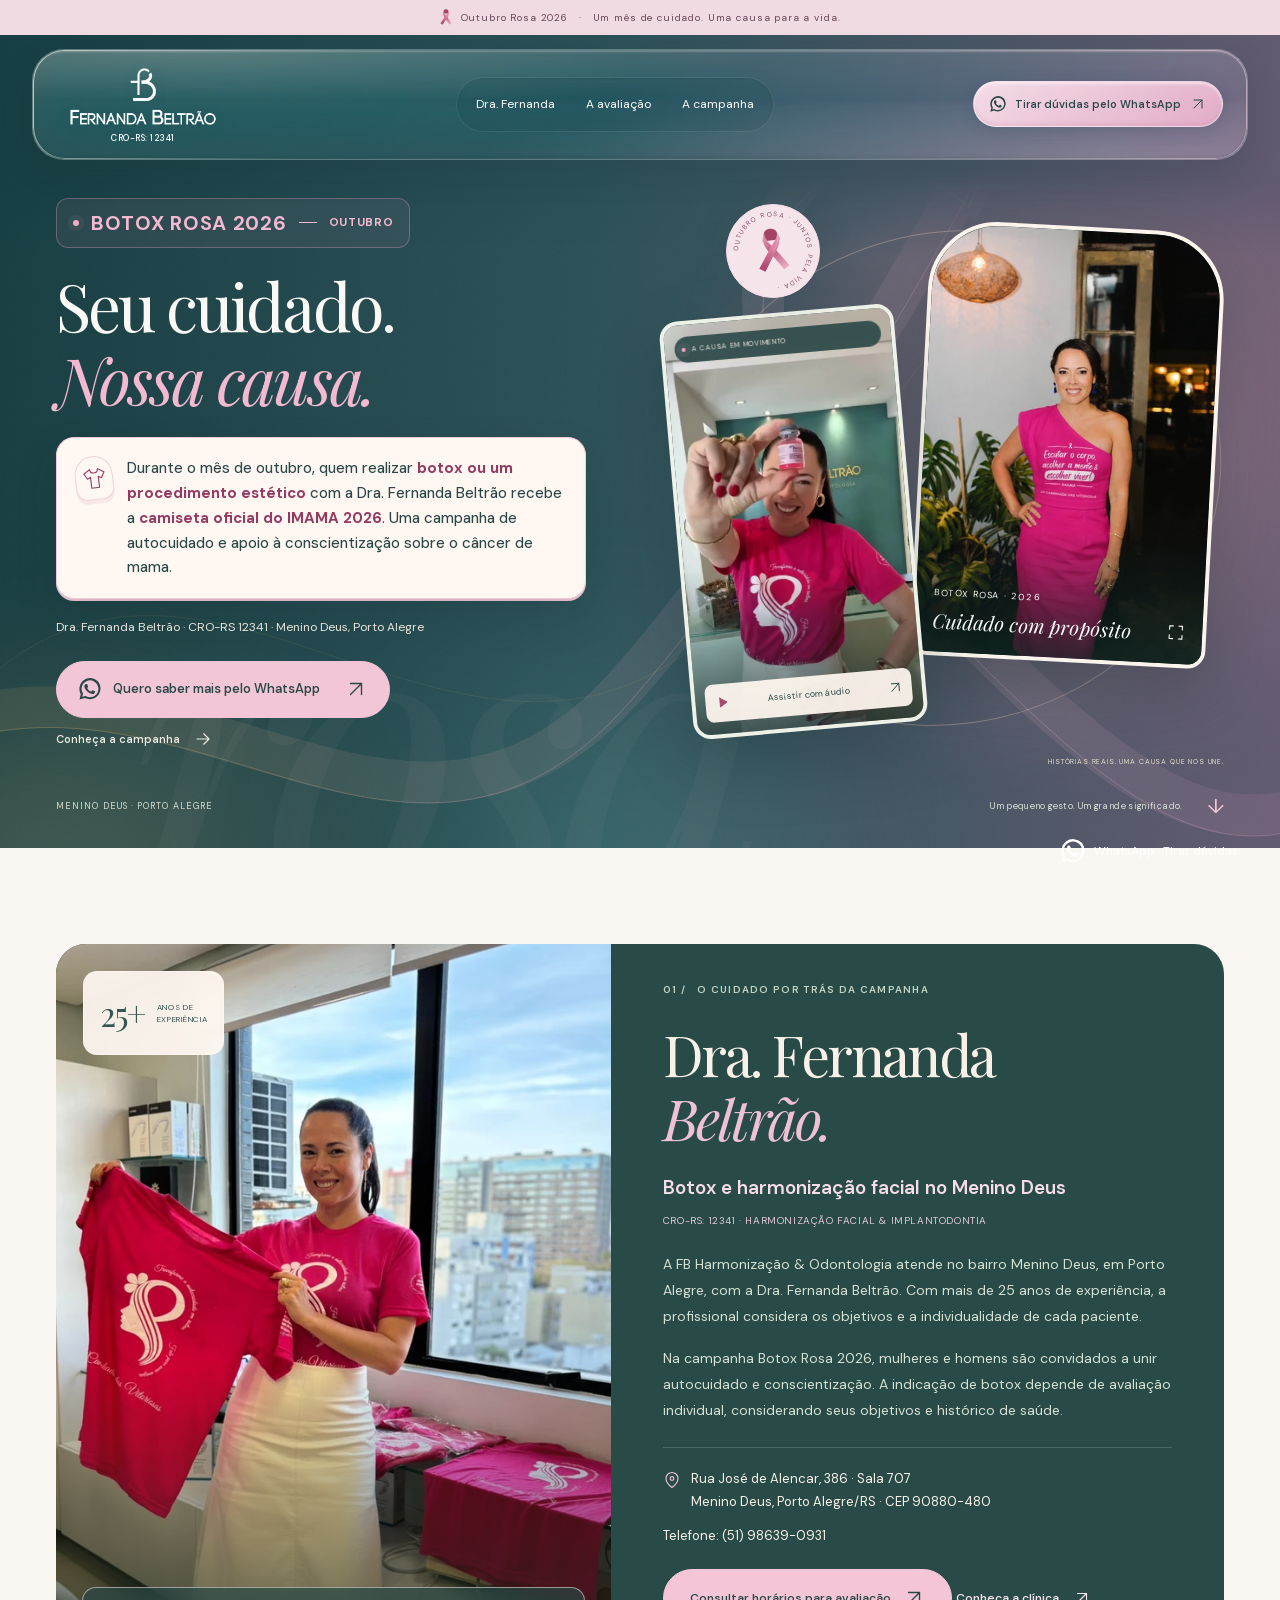
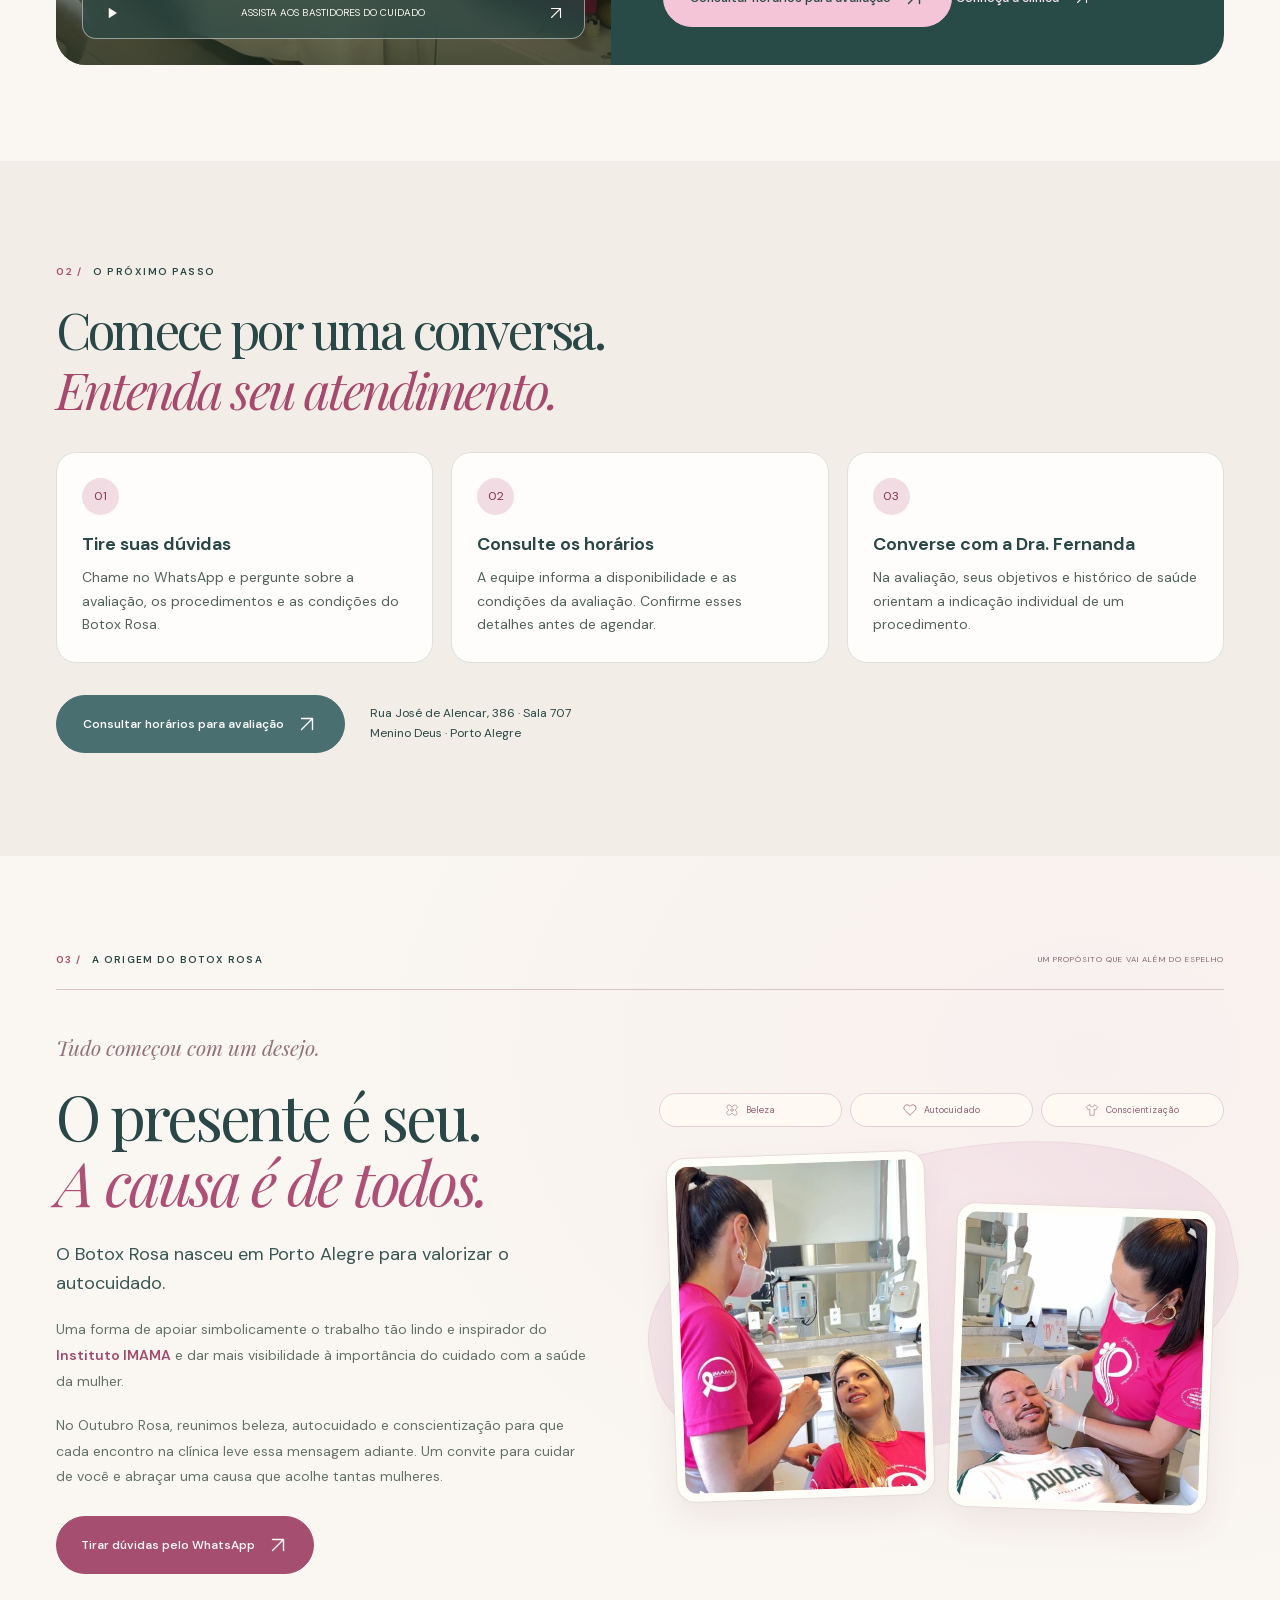
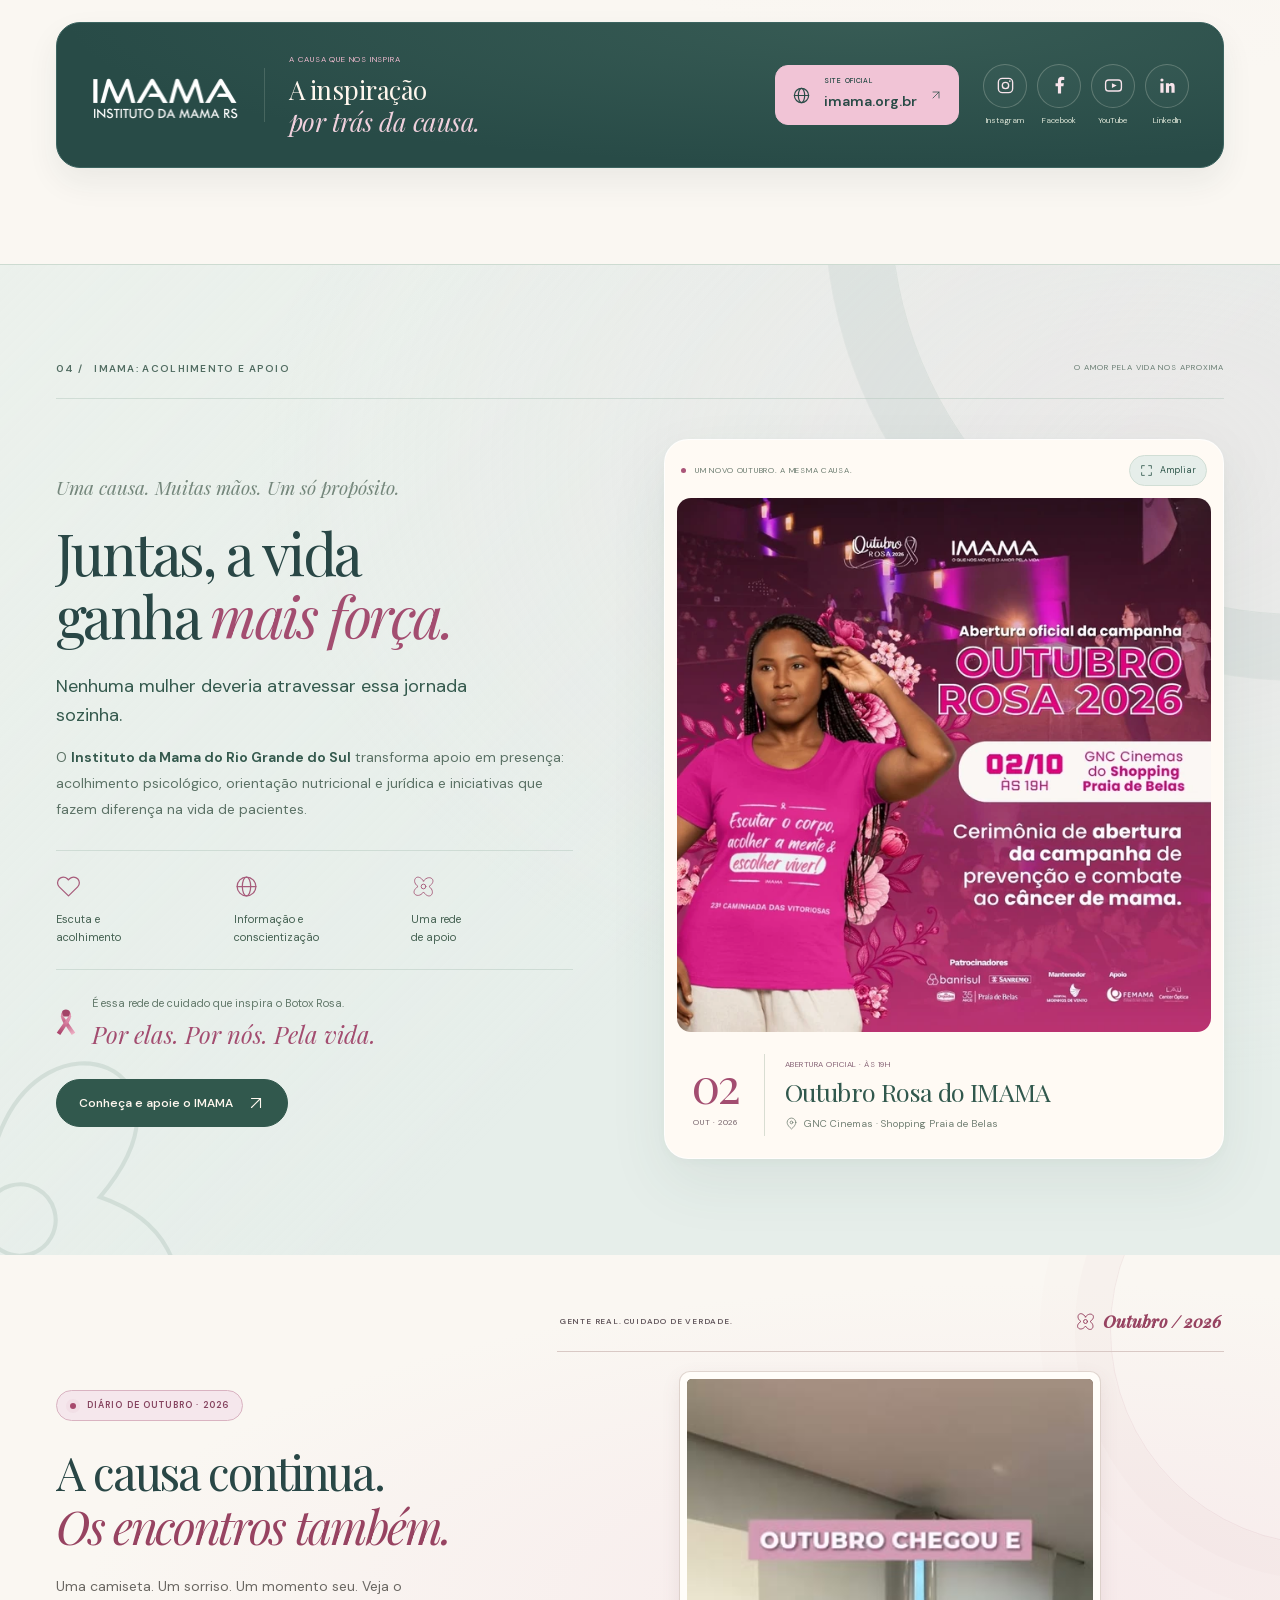
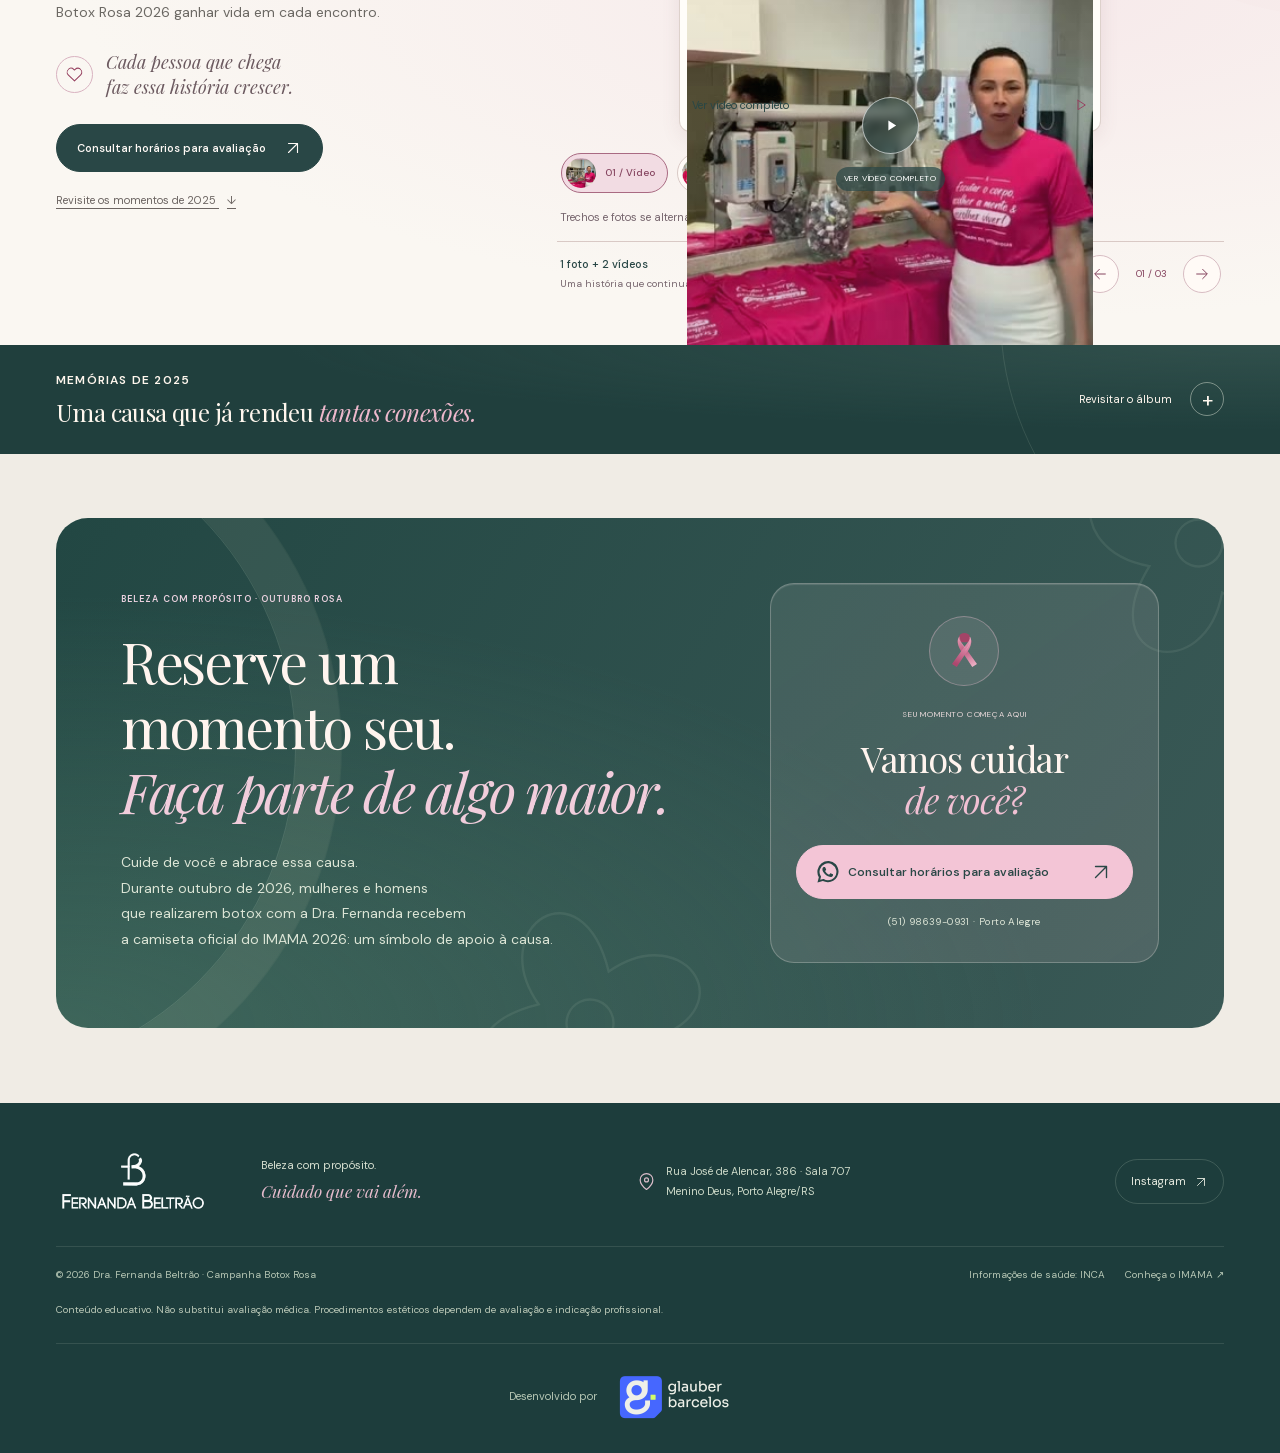
==== commit 8a07c593: "Ajusta texto da campanha, remove FAQ e atualiza logo do rodapé" ====
--- a/botox-rosa/index.html
+++ b/botox-rosa/index.html
@@ -215,13 +215,13 @@
     <div class="container header-inner">
       <a class="brand" href="../" aria-label="Site da Dra. Fernanda Beltrão, CRO-RS 12341"><img src="assets/optimized/images/logo1-556.webp" width="556" height="233" alt="Fernanda Beltrão" decoding="async"><span class="brand-registration">CRO-RS: 12341</span></a>
       <nav class="desktop-nav" aria-label="Navegação principal">
-        <a href="#dra-fernanda">Dra. Fernanda</a><a href="#avaliacao">A avaliação</a><a href="#duvidas">Dúvidas</a>
+        <a href="#dra-fernanda">Dra. Fernanda</a><a href="#avaliacao">A avaliação</a><a href="#campanha">A campanha</a>
       </nav>
       <a class="button button-small header-cta" data-whatsapp data-track-intent="duvidas" data-track-cta="cabecalho" href="https://wa.me/5551986390931?text=Ol%C3%A1%21%20Vi%20a%20campanha%20Botox%20Rosa%20e%20gostaria%20de%20entender%20como%20funciona%20a%20avalia%C3%A7%C3%A3o." target="_blank" rel="noopener noreferrer"><svg class="icon whatsapp-icon" aria-hidden="true"><use href="#icon-whatsapp"/></svg><span class="header-cta-full">Tirar dúvidas pelo WhatsApp</span><span class="header-cta-mobile">WhatsApp</span><svg class="icon"><use href="#icon-arrow-up"/></svg></a>
       <button class="menu-toggle" aria-label="Abrir menu" aria-expanded="false" aria-controls="mobile-nav"><span></span><span></span></button>
     </div>
     <nav class="mobile-nav" id="mobile-nav" aria-label="Navegação no celular" hidden>
-      <a href="#dra-fernanda">Dra. Fernanda <span>01</span></a><a href="#avaliacao">A avaliação <span>02</span></a><a href="#duvidas">Dúvidas <span>03</span></a><a href="#campanha">A campanha <span>04</span></a><a href="#imama">O IMAMA <span>05</span></a><a href="#campanha-2026">Momentos de 2026 <span>2026</span></a><a href="#momentos">Álbum de 2025 <span>06</span></a>
+      <a href="#dra-fernanda">Dra. Fernanda <span>01</span></a><a href="#avaliacao">A avaliação <span>02</span></a><a href="#campanha">A campanha <span>03</span></a><a href="#imama">O IMAMA <span>04</span></a><a href="#campanha-2026">Momentos de 2026 <span>2026</span></a><a href="#momentos">Álbum de 2025 <span>05</span></a>
       <a data-whatsapp data-track-intent="duvidas" data-track-cta="menu_mobile" href="https://wa.me/5551986390931?text=Ol%C3%A1%21%20Vi%20a%20campanha%20Botox%20Rosa%20e%20gostaria%20de%20entender%20como%20funciona%20a%20avalia%C3%A7%C3%A3o." target="_blank" rel="noopener noreferrer">Tirar dúvidas pelo WhatsApp <svg class="icon"><use href="#icon-arrow-up"/></svg></a>
     </nav>
   </header>
@@ -238,7 +238,7 @@
           <h1 id="hero-title" class="hero-enter" data-track-section="abertura">Seu cuidado.<br><em>Nossa causa.</em></h1>
           <div class="hero-description hero-offer hero-enter">
             <span class="hero-offer-icon" aria-hidden="true"><svg class="icon"><use href="#icon-shirt"/></svg></span>
-            <p>Durante outubro, <strong>mulheres e homens</strong> que realizarem botox com a Dra. Fernanda Beltrão recebem a <strong>camiseta oficial do IMAMA 2026</strong>. Uma campanha de autocuidado e apoio à conscientização sobre o câncer de mama.</p>
+            <p>Durante o mês de outubro, quem realizar <strong>botox ou um procedimento estético</strong> com a Dra. Fernanda Beltrão recebe a <strong>camiseta oficial do IMAMA 2026</strong>. Uma campanha de autocuidado e apoio à conscientização sobre o câncer de mama.</p>
           </div>
           <p class="hero-professional hero-enter">Dra. Fernanda Beltrão · CRO-RS 12341 · Menino Deus, Porto Alegre</p>
           <div class="hero-actions hero-enter">
@@ -297,20 +297,9 @@
       </div>
     </section>
 
-    <section id="duvidas" class="section faq-section" aria-labelledby="faq-title"><div class="container faq-grid"><div class="faq-heading reveal"><p class="eyebrow"><span class="section-index">03 /</span> VAMOS CONVERSAR?</p><h2 id="faq-title" data-track-section="duvidas">Antes de agendar,<br> <em>tire suas dúvidas.</em></h2><p>Cuidado também é ter espaço<br> para tirar suas dúvidas.</p><a class="text-link" data-whatsapp data-track-intent="duvidas" data-track-cta="duvidas" href="https://wa.me/5551986390931?text=Ol%C3%A1%21%20Vi%20a%20campanha%20Botox%20Rosa%20e%20gostaria%20de%20entender%20como%20funciona%20a%20avalia%C3%A7%C3%A3o." target="_blank" rel="noopener noreferrer">Tirar dúvidas pelo WhatsApp <svg class="icon"><use href="#icon-arrow-up"/></svg></a></div><div class="faq-list reveal">
-      <details open><summary>Como participo do Botox Rosa?<span class="faq-plus" aria-hidden="true"></span></summary><div class="faq-answer"><p>Comece pelo WhatsApp: tire suas dúvidas e consulte os horários para avaliação com a Dra. Fernanda Beltrão. Durante outubro de 2026, mulheres e homens que realizarem botox com a profissional recebem a camiseta oficial do IMAMA 2026.</p></div></details>
-      <details><summary>O que recebo e qual é o período da campanha?<span class="faq-plus" aria-hidden="true"></span></summary><div class="faq-answer"><p>Quem realizar botox com a Dra. Fernanda durante outubro de 2026 recebe a camiseta oficial do IMAMA 2026. Fale com a equipe para esclarecer os detalhes da participação antes de agendar.</p></div></details>
-      <details><summary>Como funciona a avaliação individual?<span class="faq-plus" aria-hidden="true"></span></summary><div class="faq-answer"><p>A indicação de botox depende de uma avaliação individual, considerando seus objetivos e histórico de saúde. Esse é o momento de esclarecer dúvidas com a profissional. Informe seus tratamentos, condições de saúde e medicamentos em uso.</p></div></details>
-      <details><summary>A avaliação tem custo?<span class="faq-plus" aria-hidden="true"></span></summary><div class="faq-answer"><p>Consulte a equipe pelo WhatsApp para confirmar o valor e as condições da avaliação antes de agendar.</p></div></details>
-      <details><summary>Como consulto os horários para avaliação?<span class="faq-plus" aria-hidden="true"></span></summary><div class="faq-answer"><p>Pelo WhatsApp (51) 98639-0931, a equipe informa os dias e horários disponíveis. Você pode perguntar sobre o atendimento e a campanha antes de decidir pelo agendamento.</p></div></details>
-      <details><summary>Onde acontece o atendimento?<span class="faq-plus" aria-hidden="true"></span></summary><div class="faq-answer"><p>Na FB Harmonização &amp; Odontologia, na Rua José de Alencar, 386, sala 707 — Menino Deus, Porto Alegre/RS. O atendimento é realizado pela Dra. Fernanda Beltrão, CRO-RS 12341.</p><a class="text-link" href="https://maps.google.com/?q=R.+Jos%C3%A9+de+Alencar,+386,+Menino+Deus,+Porto+Alegre,+RS,+90880-480" target="_blank" rel="noopener noreferrer">Ver no mapa <svg class="icon" aria-hidden="true"><use href="#icon-arrow-up"/></svg></a></div></details>
-      <details><summary>Como a campanha apoia a causa do IMAMA?<span class="faq-plus" aria-hidden="true"></span></summary><div class="faq-answer"><p>A camiseta é um símbolo de apoio ao Instituto da Mama do Rio Grande do Sul. Ao vesti-la e compartilhar a campanha, você ajuda a dar visibilidade à causa e à conscientização sobre o câncer de mama. Também é possível conhecer e apoiar diretamente o instituto.</p><a href="https://imama.org.br/" class="text-link" target="_blank" rel="noopener noreferrer">Conheça e apoie o IMAMA <svg class="icon" aria-hidden="true"><use href="#icon-arrow-up"/></svg></a></div></details>
-
-    </div></div></section>
-
-    <section id="campanha" class="section campaign-section origin-section" aria-labelledby="campaign-title">
+<section id="campanha" class="section campaign-section origin-section" aria-labelledby="campaign-title">
       <div class="container">
-        <div class="origin-topline reveal"><p class="eyebrow"><span class="section-index">04 /</span> A ORIGEM DO BOTOX ROSA</p><span>UM PROPÓSITO QUE VAI ALÉM DO ESPELHO</span></div>
+        <div class="origin-topline reveal"><p class="eyebrow"><span class="section-index">03 /</span> A ORIGEM DO BOTOX ROSA</p><span>UM PROPÓSITO QUE VAI ALÉM DO ESPELHO</span></div>
         <div class="origin-grid">
           <div class="origin-copy reveal">
             <span class="origin-kicker">Tudo começou com um desejo.</span>
@@ -353,7 +342,7 @@
     <section id="imama" class="section imama-section" aria-labelledby="imama-title">
       <svg class="imama-garden" viewBox="0 0 32 32" aria-hidden="true"><use href="#icon-flower"/></svg>
       <div class="container">
-        <div class="imama-topline reveal"><p class="eyebrow"><span class="section-index">05 /</span> IMAMA: ACOLHIMENTO E APOIO</p><span>O AMOR PELA VIDA NOS APROXIMA</span></div>
+        <div class="imama-topline reveal"><p class="eyebrow"><span class="section-index">04 /</span> IMAMA: ACOLHIMENTO E APOIO</p><span>O AMOR PELA VIDA NOS APROXIMA</span></div>
         <div class="imama-grid">
           <div class="imama-copy reveal">
             <span class="imama-kicker">Uma causa. Muitas mãos. Um só propósito.</span>
@@ -421,7 +410,7 @@
       <details class="past-album">
         <summary class="container past-album-summary"><span><span class="past-album-label">MEMÓRIAS DE 2025</span><span class="past-album-title">Uma causa que já rendeu <em>tantas conexões.</em></span></span><span class="past-album-open">Revisitar o álbum <span aria-hidden="true">+</span></span></summary>
       <div class="container moments-heading reveal">
-        <div><p class="eyebrow"><span class="section-index">06 /</span> HISTÓRIAS QUE VESTEM A CAUSA</p><h2 id="moments-title" data-track-section="galeria">Uma camiseta.<br><em>Tantas conexões.</em></h2></div>
+        <div><p class="eyebrow"><span class="section-index">05 /</span> HISTÓRIAS QUE VESTEM A CAUSA</p><h2 id="moments-title" data-track-section="galeria">Uma camiseta.<br><em>Tantas conexões.</em></h2></div>
         <div class="moments-intro"><span class="album-label">EDIÇÃO 2025 · 9 FOTOS + 9 VÍDEOS</span><p>Tem o convite, o abraço, o sorriso.<br> E a certeza de que cuidar de si também pode aproximar a gente.</p><span class="album-instruction"><svg class="icon"><use href="#icon-play"/></svg> Dê play nas histórias. Entre nos encontros.</span></div>
       </div>
       <div class="container moments-album">
@@ -547,7 +536,7 @@
   <footer class="site-footer"><div class="container"><div class="footer-top"><a class="brand" href="../" aria-label="Site da Dra. Fernanda Beltrão"><img src="assets/optimized/images/logo1-556.webp" width="556" height="233" alt="Fernanda Beltrão" loading="lazy" decoding="async"></a><p>Beleza com propósito.<br> <em>Cuidado que vai além.</em></p><a class="footer-location" href="https://maps.google.com/?q=R.+Jos%C3%A9+de+Alencar,+386,+Menino+Deus,+Porto+Alegre,+RS,+90880-480" target="_blank" rel="noopener noreferrer"><svg class="icon"><use href="#icon-location"/></svg><span>Rua José de Alencar, 386 · Sala 707<br> Menino Deus, Porto Alegre/RS</span></a><a class="footer-instagram" href="https://www.instagram.com/dra.fernandabeltrao" target="_blank" rel="noopener noreferrer">Instagram <svg class="icon"><use href="#icon-arrow-up"/></svg></a></div><div class="footer-bottom"><span>© 2026 Dra. Fernanda Beltrão · Campanha Botox Rosa</span><div><a href="https://www.gov.br/inca/pt-br/assuntos/cancer/tipos/mama/versao-para-populacao" target="_blank" rel="noopener noreferrer">Informações de saúde: INCA</a><a href="https://imama.org.br/" target="_blank" rel="noopener noreferrer">Conheça o IMAMA ↗</a></div></div><p class="footer-note">Conteúdo educativo. Não substitui avaliação médica. Procedimentos estéticos dependem de avaliação e indicação profissional.</p>
     <div class="footer-credit">
       <span>Desenvolvido por</span>
-      <a href="https://glauberbarcelos.com.br" target="_blank" rel="noopener noreferrer" aria-label="Conheça o site de Glauber Barcelos"><img src="assets/optimized/images/logo-glauber-908.webp" alt="Glauber Barcelos — Software Engineer" width="908" height="275" loading="lazy" decoding="async"></a>
+      <a href="https://glauberbarcelos.com.br" target="_blank" rel="noopener noreferrer" aria-label="Conheça o site de Glauber Barcelos"><img src="assets/media/glauber-signature-2400.webp" alt="Glauber Barcelos" width="2400" height="800" loading="lazy" decoding="async"></a>
     </div>
   </div></footer>
   <a class="floating-whatsapp" data-whatsapp data-track-intent="duvidas" data-track-cta="flutuante" href="https://wa.me/5551986390931?text=Ol%C3%A1%21%20Vi%20a%20campanha%20Botox%20Rosa%20e%20gostaria%20de%20entender%20como%20funciona%20a%20avalia%C3%A7%C3%A3o." target="_blank" rel="noopener noreferrer" aria-label="Conversar sobre o Botox Rosa pelo WhatsApp"><svg class="icon whatsapp-icon" aria-hidden="true"><use href="#icon-whatsapp"/></svg><span class="floating-label">WhatsApp · Tirar dúvidas</span></a>
--- a/botox-rosa/assets/sections.css
+++ b/botox-rosa/assets/sections.css
@@ -230,7 +230,7 @@
 .footer-credit>span { color: #b5c6b4; font-size: 11px; }
 .footer-credit>a { display: block; padding: 4px; border-radius: 5px; transition: opacity .2s; }
 .footer-credit>a:hover { opacity: .8; }
-.footer-credit img { display: block; width: 120px; height: auto; }
+.footer-credit img { display: block; width: 150px; max-width: 100%; height: auto; }
 
 @media (max-width: 1199px) {
   .doctor-copy { padding: 36px; }
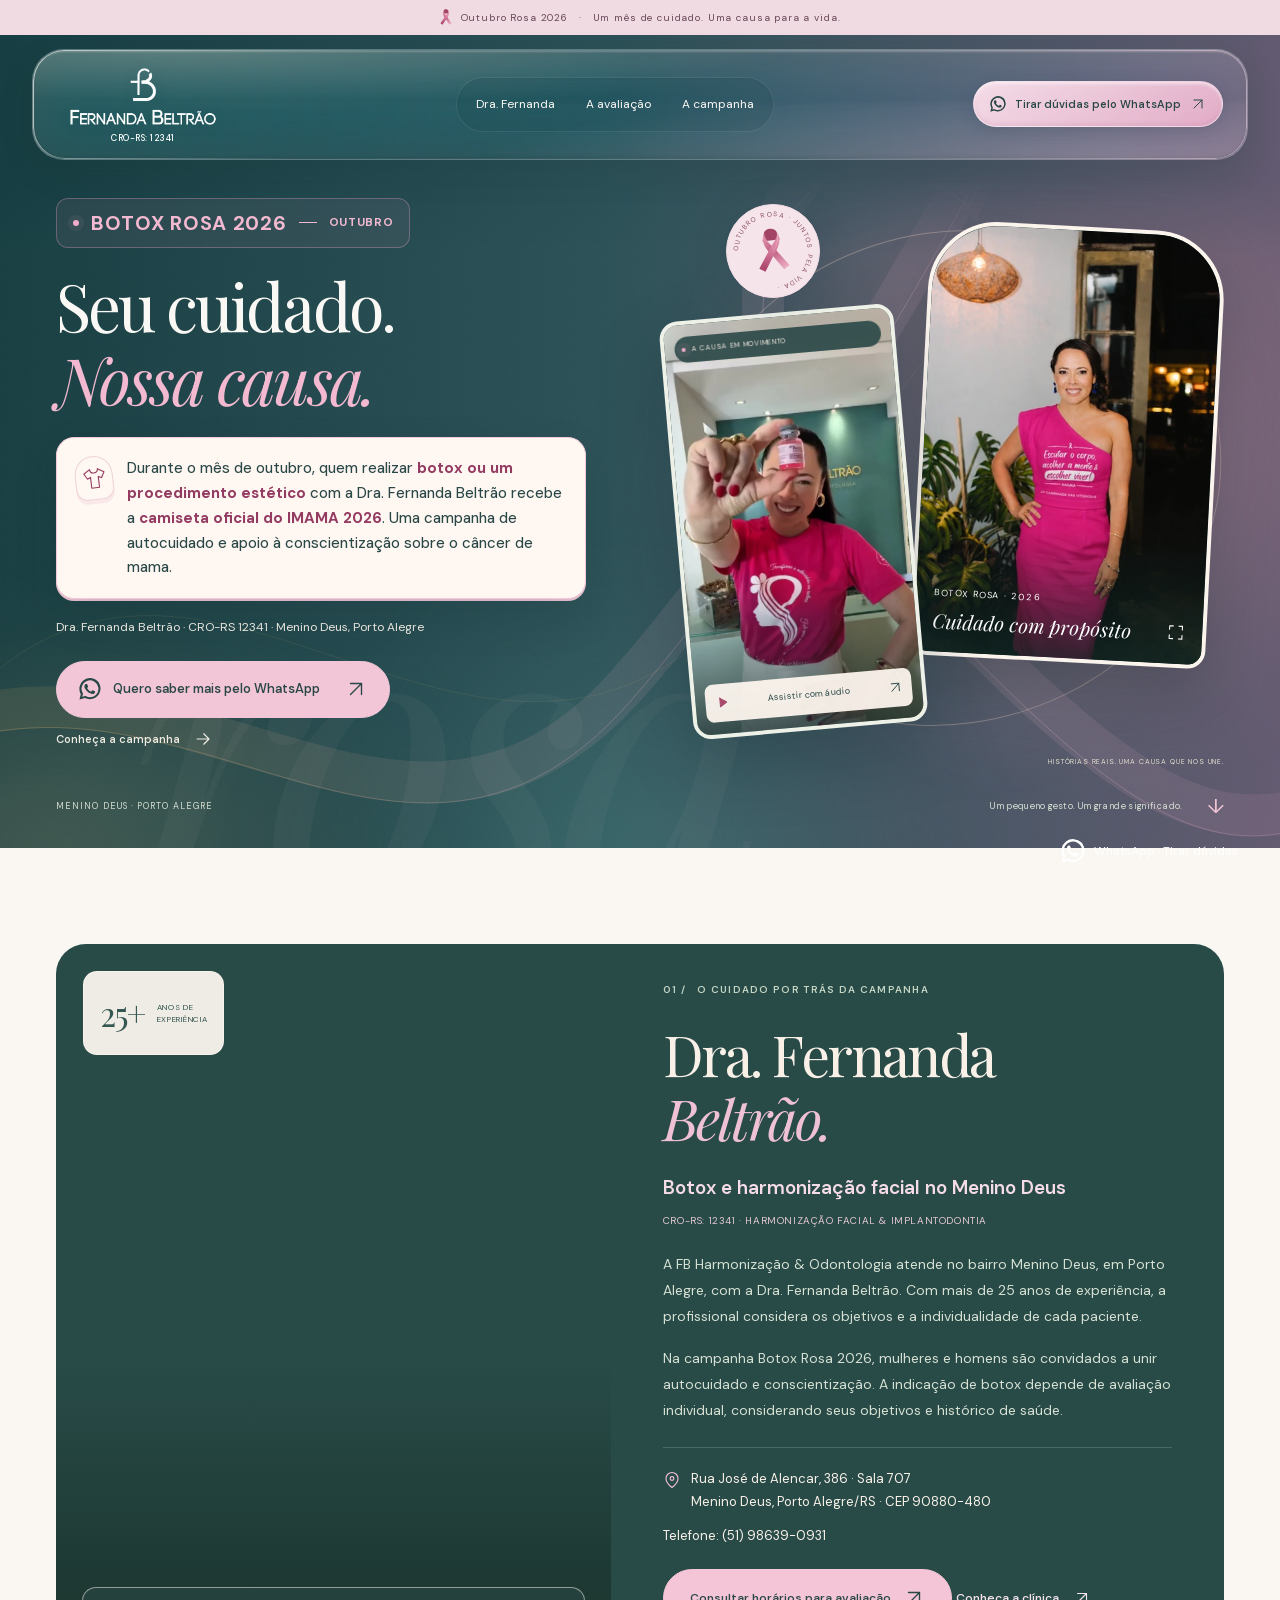
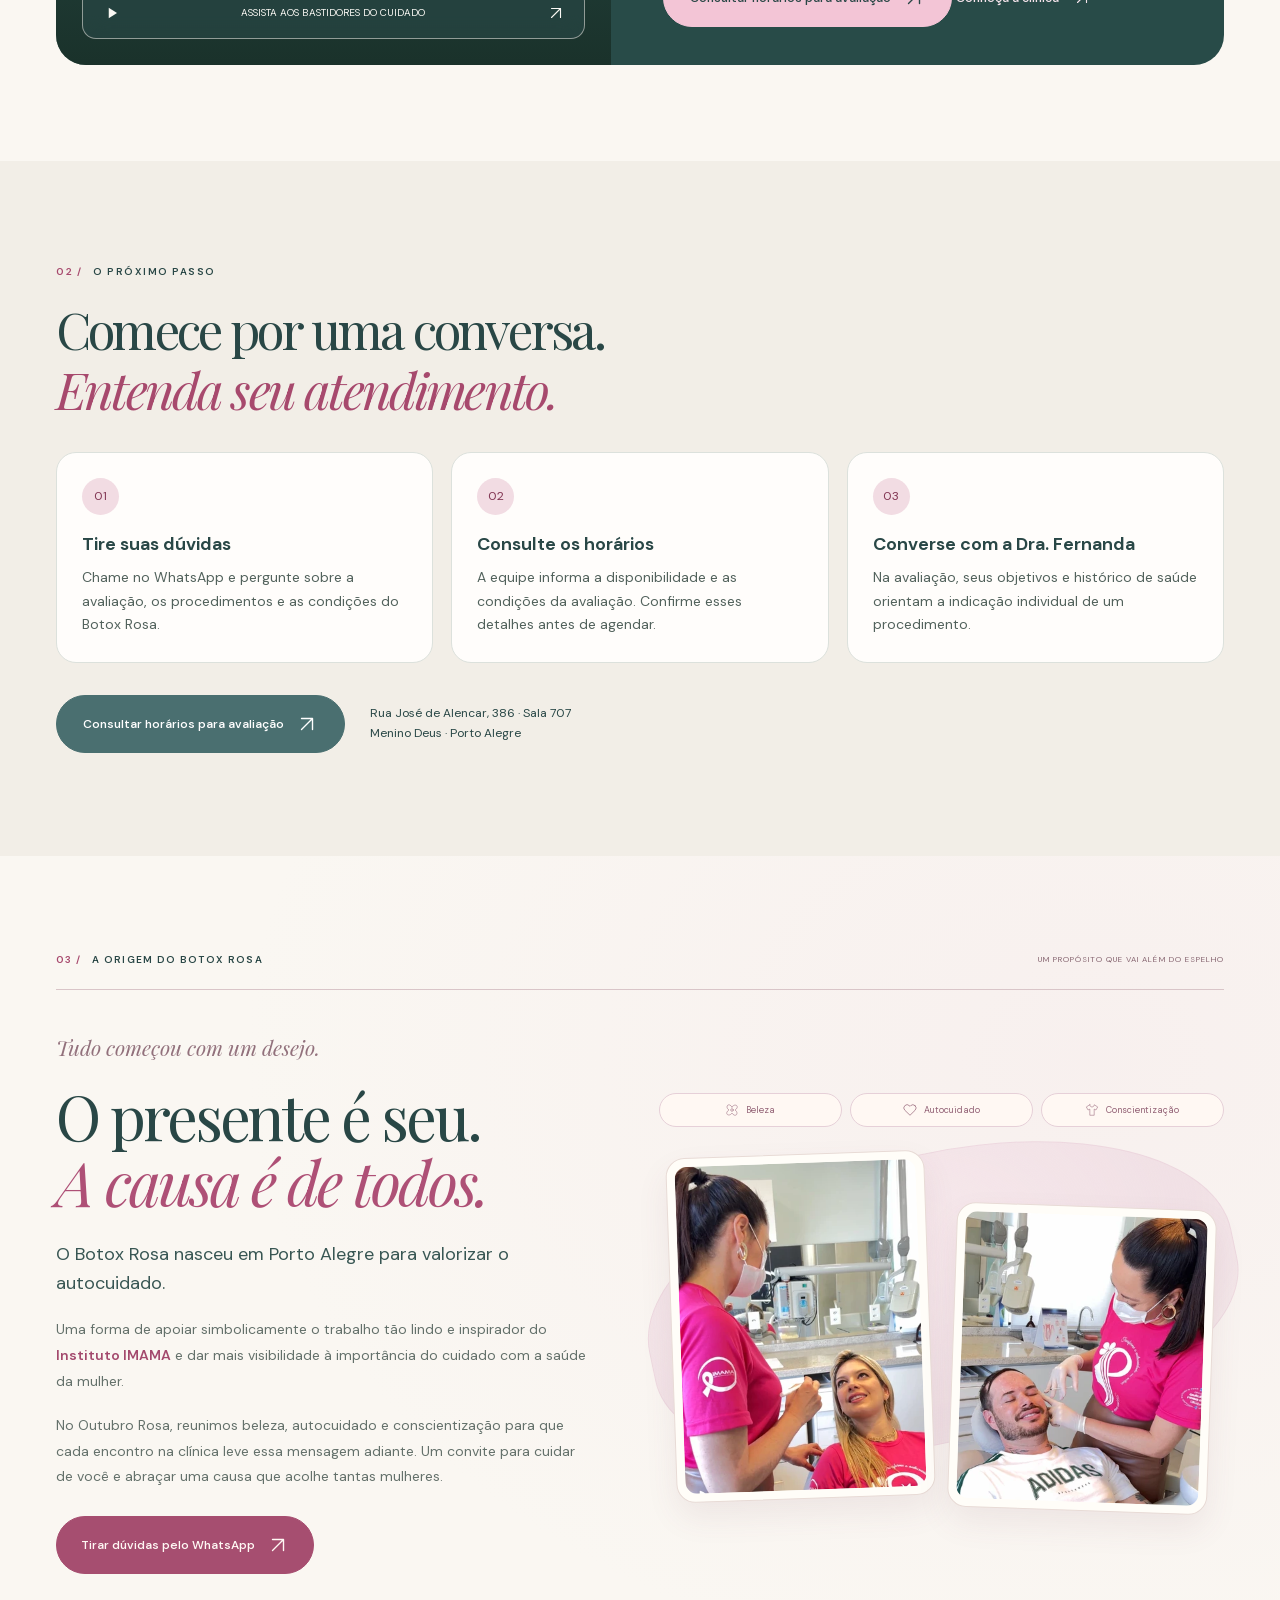
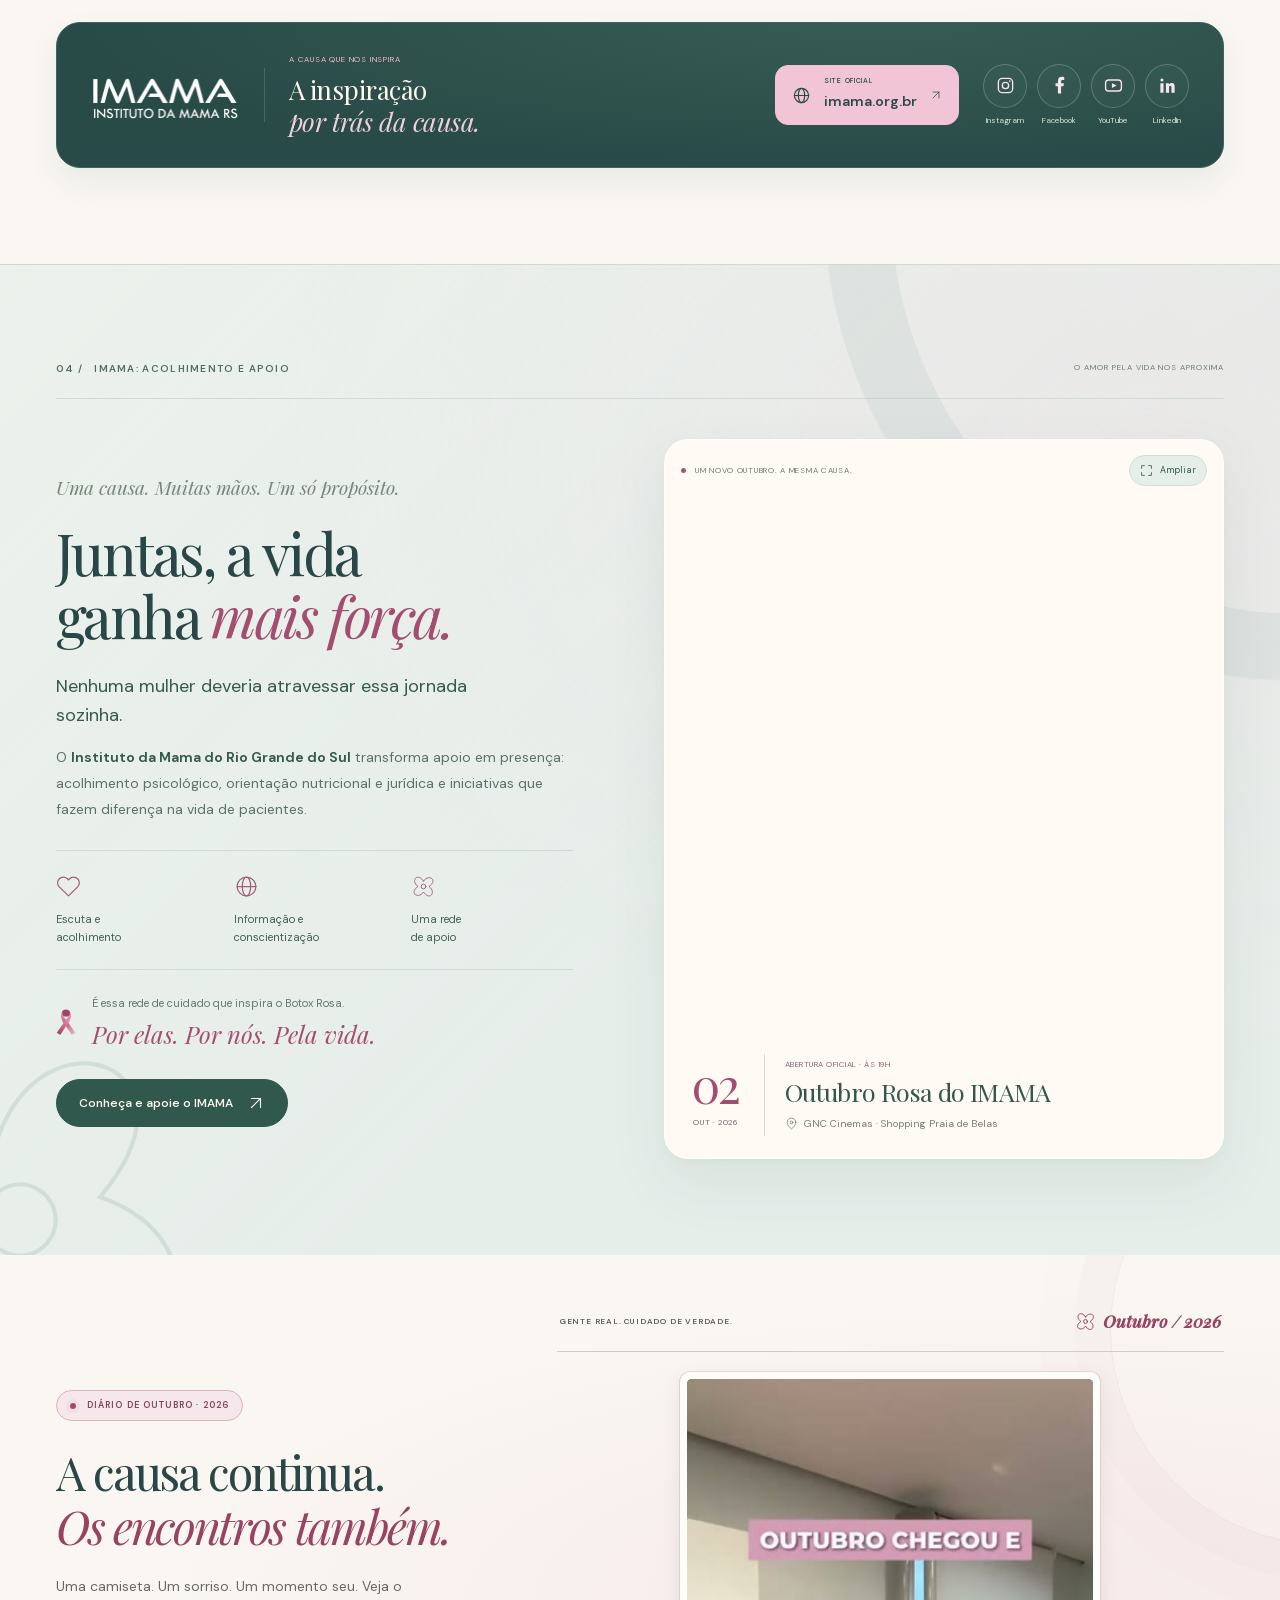
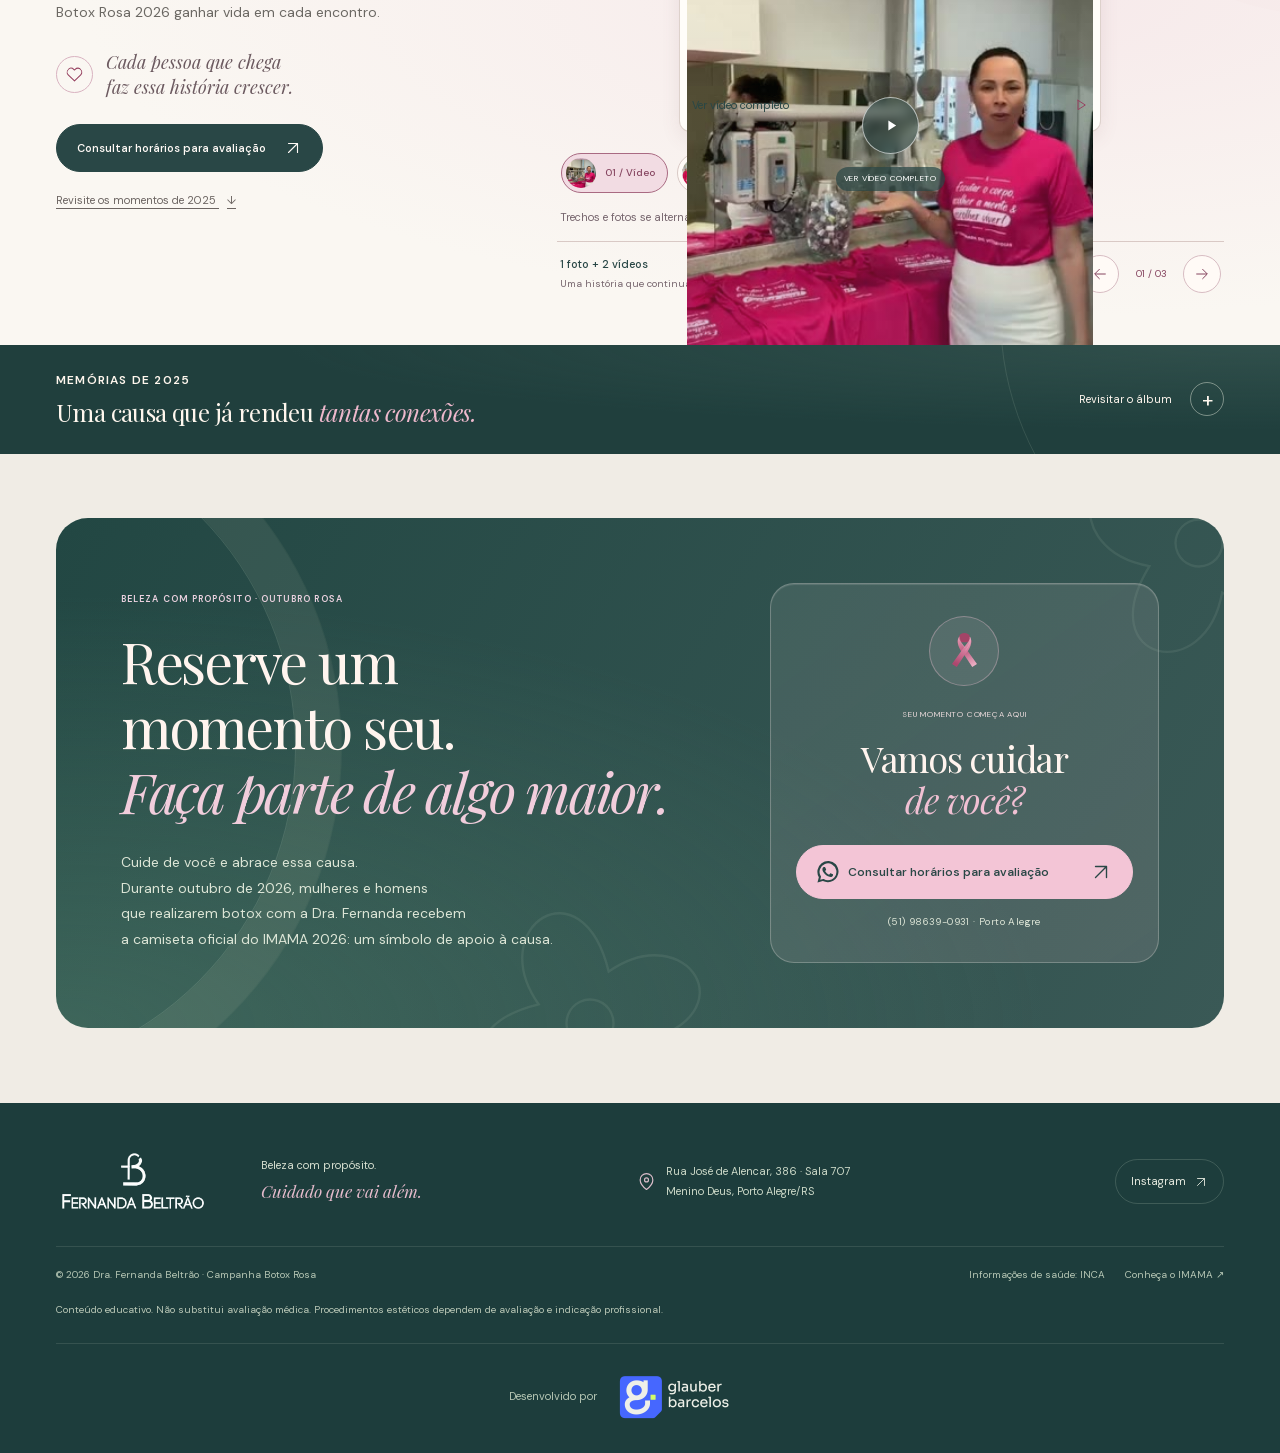
==== commit 15880977: "Integra Google Analytics 4 e mede intenção de contato" ====
--- a/botox-rosa/index.html
+++ b/botox-rosa/index.html
@@ -170,6 +170,7 @@
 <link rel="stylesheet" href="assets/sections.css?v=local-seo">
 <link rel="stylesheet" href="assets/campaign-2026.css">
   <link rel="stylesheet" href="assets/conversion.css">
+  <script src="assets/analytics.js" defer></script>
   <script src="assets/clarity-tracking.js" defer></script>
   <script src="assets/campaign.js" defer></script>
   <title>Botox Rosa em Porto Alegre | Botox no Menino Deus</title>
